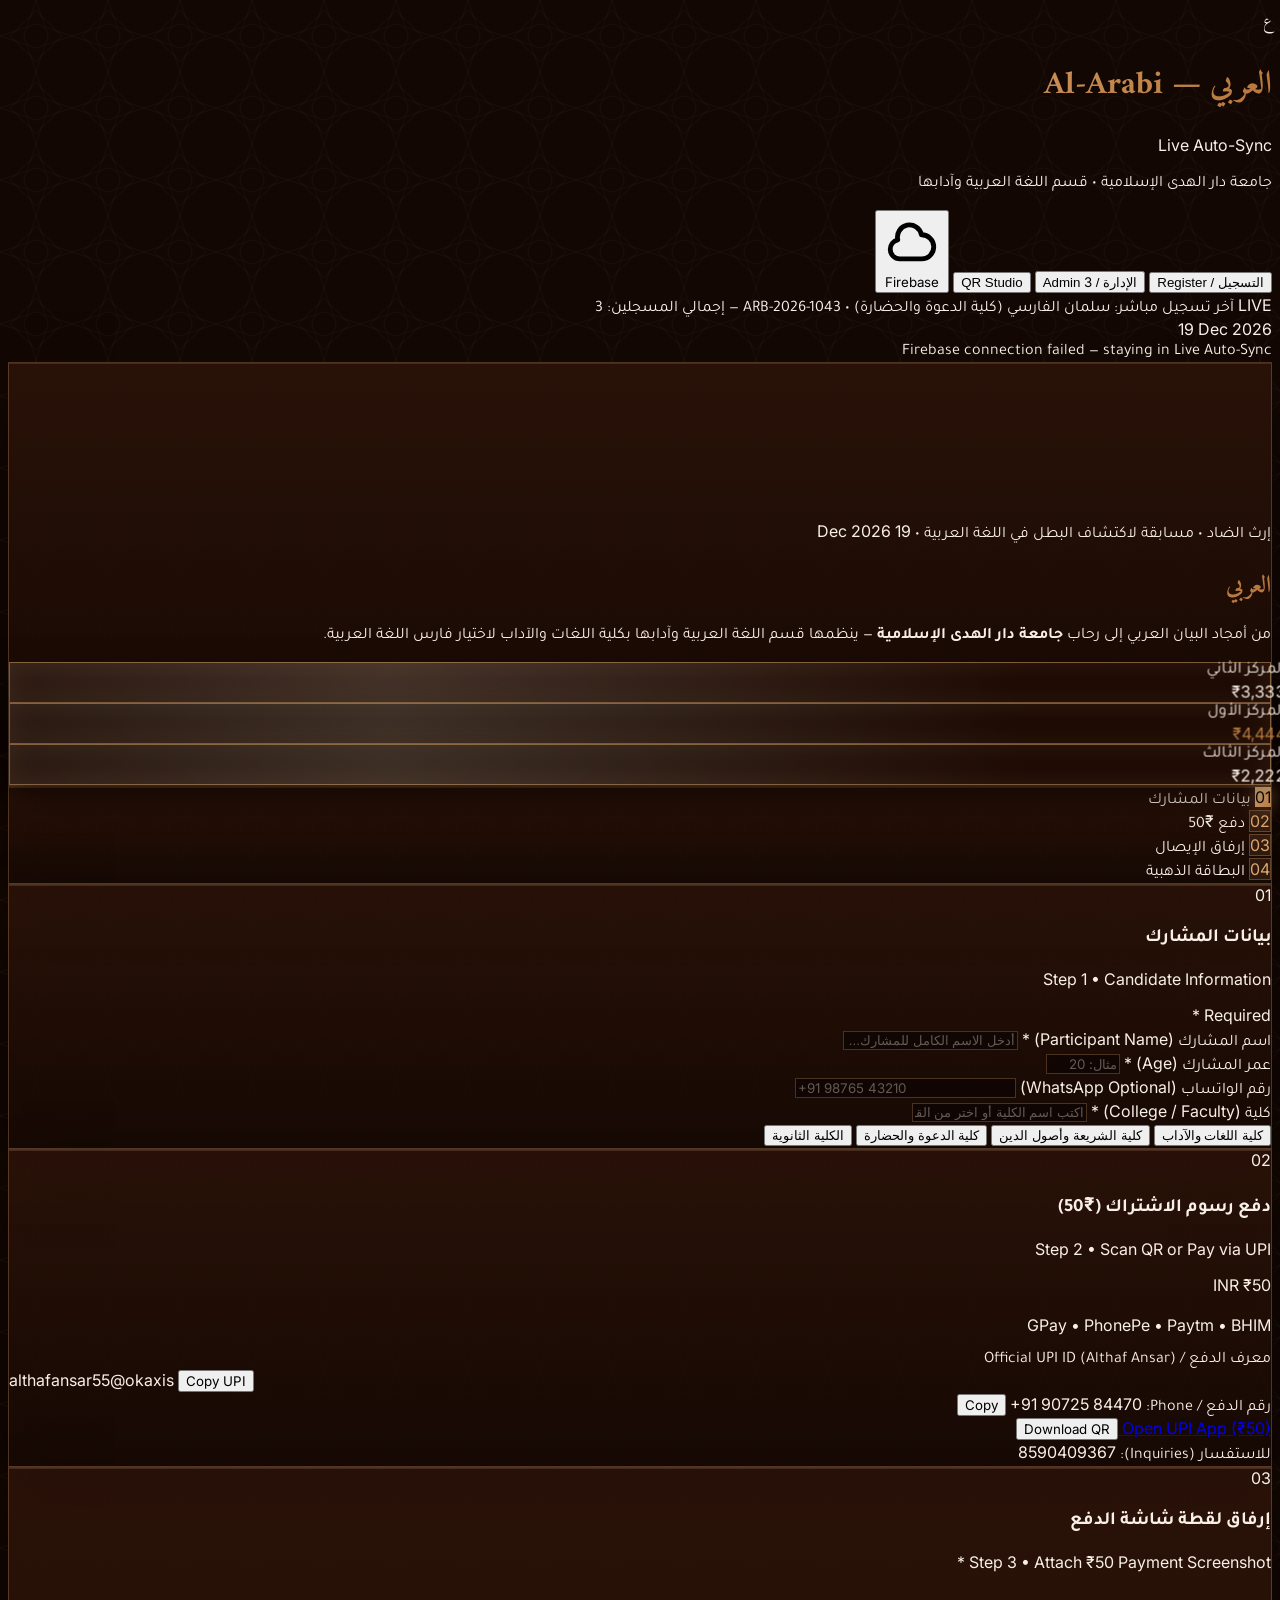
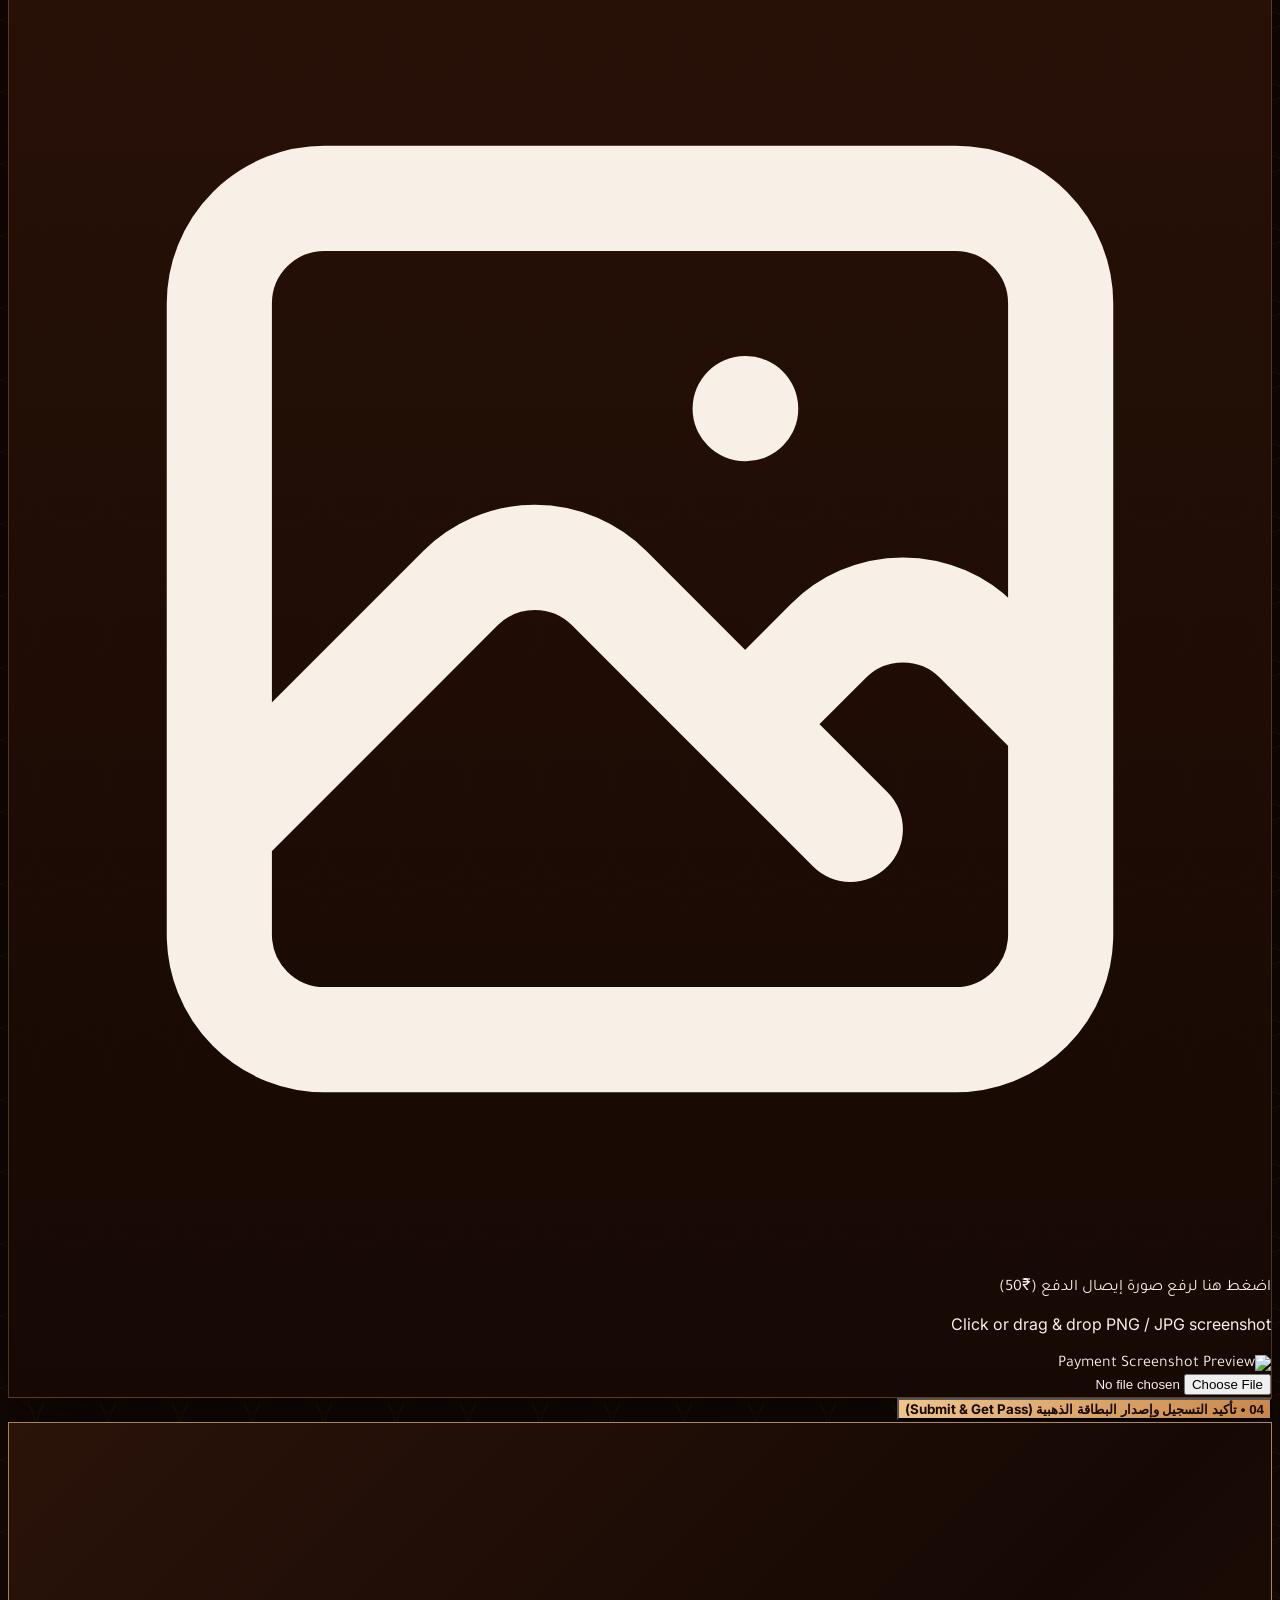
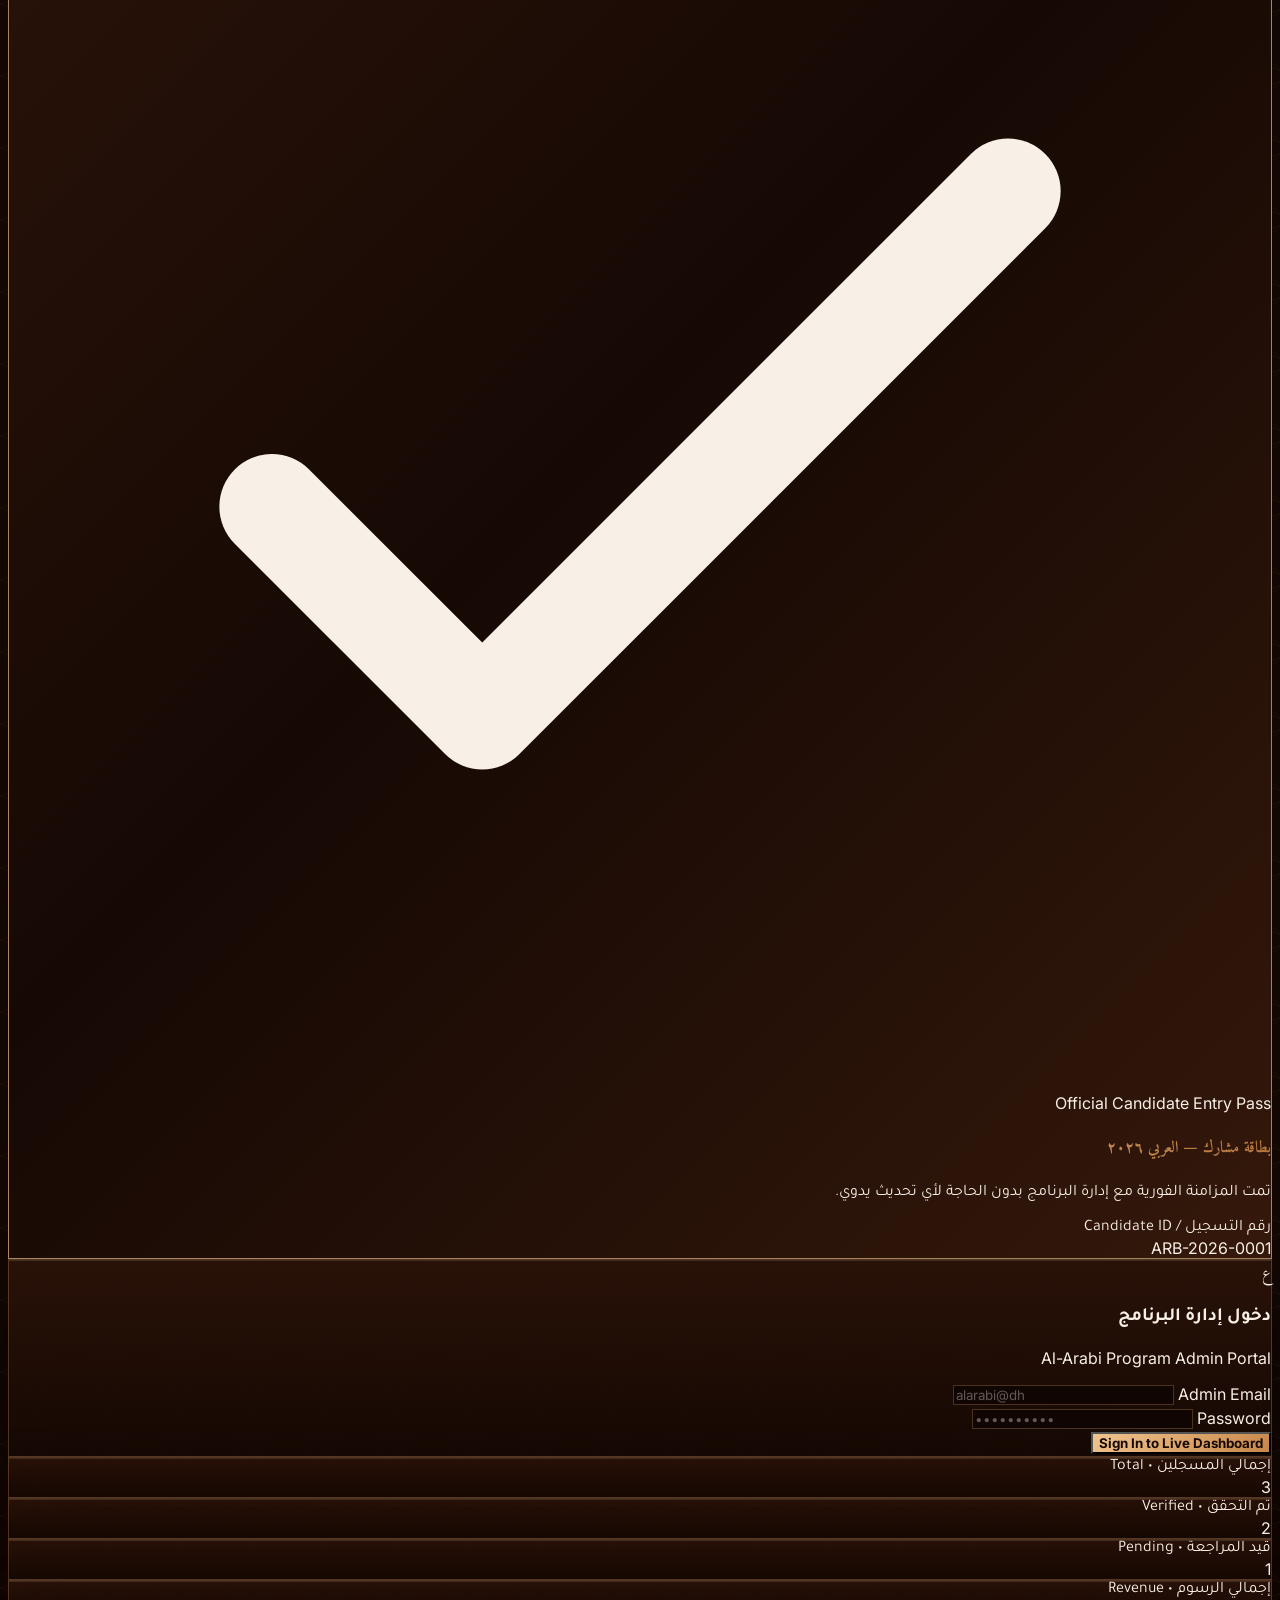
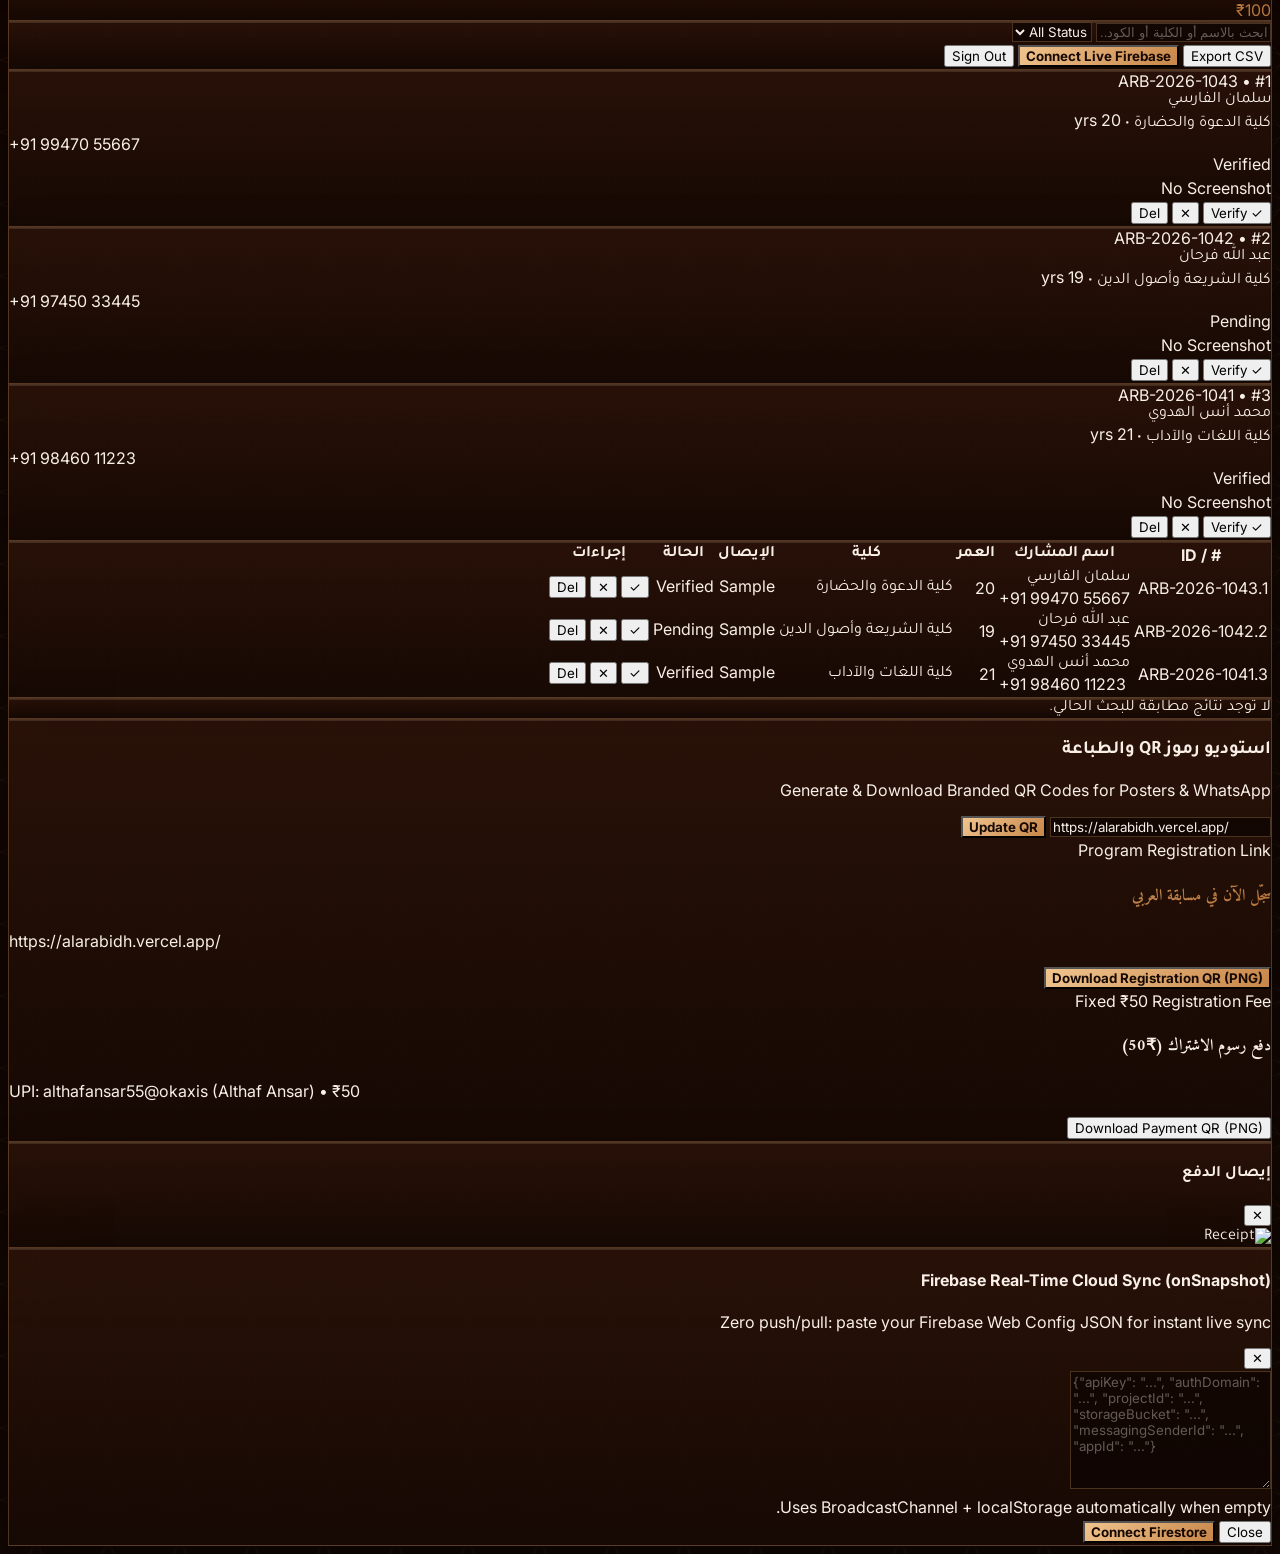
==== index.html @ 0aaaa043 "Add files via upload" ====
<!DOCTYPE html>
<html lang="ar" dir="rtl">
<head>
  <meta charset="UTF-8" />
  <meta name="viewport" content="width=device-width, initial-scale=1.0" />
  <title>العربي | Al-Arabi 3D Heritage Championship — Darul Huda Islamic University</title>
  <script src="https://cdn.tailwindcss.com/3.4.17"></script>
  <script src="https://cdnjs.cloudflare.com/ajax/libs/qrcodejs/1.0.0/qrcode.min.js"></script>
  <script src="https://cdnjs.cloudflare.com/ajax/libs/three.js/r128/three.min.js"></script>
  <link rel="preconnect" href="https://fonts.googleapis.com" />
  <link rel="preconnect" href="https://fonts.gstatic.com" crossorigin />
  <link href="https://fonts.googleapis.com/css2?family=Amiri:ital,wght@0,400;0,700;1,400&family=Inter:wght@400;500;600;700&family=Tajawal:wght@400;500;700;800&display=swap" rel="stylesheet" />
  <style>
    :root {
      --bg-deep: #120703;
      --bg-card: #1E0C05;
      --bg-elevated: #2B1208;
      --gold-light: #FCE7CC;
      --gold-main: #DFA76E;
      --gold-dim: #9F6B3E;
      --border-gold: rgba(223, 167, 110, 0.28);
    }

    body {
      background-color: var(--bg-deep);
      color: #F8EFE6;
      font-family: 'Tajawal', 'Inter', sans-serif;
      background-image:
        radial-gradient(ellipse 85% 50% at 50% -10%, rgba(200, 138, 85, 0.2), transparent 70%),
        radial-gradient(ellipse 60% 45% at 90% 100%, rgba(159, 107, 62, 0.14), transparent 60%);
      min-height: 100vh;
      overflow-x: hidden;
    }

    .font-display { font-family: 'Amiri', serif; }
    .font-latin { font-family: 'Inter', sans-serif; }

    .islamic-lattice {
      background-image: url("data:image/svg+xml,%3Csvg width='72' height='72' viewBox='0 0 72 72' xmlns='http://www.w3.org/2000/svg'%3E%3Cg fill='none' stroke='%23DFA76E' stroke-width='0.6' stroke-opacity='0.08'%3E%3Cpath d='M36 0L45 27L72 36L45 45L36 72L27 45L0 36L27 27Z'/%3E%3Ccircle cx='36' cy='36' r='12'/%3E%3Crect x='18' y='18' width='36' height='36' transform='rotate(45 36 36)'/%3E%3C/g%3E%3C/svg%3E");
    }

    .gold-gradient-text {
      background: linear-gradient(135deg, #FFF0D9 0%, #E7B67E 48%, #B6763C 100%);
      -webkit-background-clip: text;
      -webkit-text-fill-color: transparent;
    }

    .gold-border-card {
      background: linear-gradient(180deg, rgba(43, 18, 8, 0.9) 0%, rgba(22, 9, 4, 0.96) 100%);
      border: 1px solid var(--border-gold);
      box-shadow: 0 24px 60px -15px rgba(0, 0, 0, 0.72), inset 0 1px 0 rgba(252, 231, 204, 0.12);
    }

    /* 3D Perspective Tilt Cards */
    .tilt-stage { perspective: 1000px; }
    .tilt-card {
      transform-style: preserve-3d;
      transition: transform 0.25s cubic-bezier(0.2, 0.8, 0.2, 1), box-shadow 0.25s ease;
    }
    .tilt-card:hover {
      box-shadow: 0 24px 48px -12px rgba(223, 167, 110, 0.22);
    }
    .tilt-depth { transform: translateZ(24px); }

    .medallion {
      background: radial-gradient(circle at 30% 25%, rgba(252, 231, 204, 0.18) 0%, rgba(30, 12, 5, 0.94) 72%);
      border: 1.5px solid rgba(223, 167, 110, 0.5);
      box-shadow: 0 12px 32px rgba(0, 0, 0, 0.5), inset 0 0 24px rgba(223, 167, 110, 0.1);
    }

    .input-royal {
      background: rgba(14, 5, 2, 0.78);
      border: 1px solid rgba(223, 167, 110, 0.28);
      color: #F8EFE6;
      transition: all 0.2s ease;
    }
    .input-royal:focus {
      outline: none;
      border-color: #DFA76E;
      box-shadow: 0 0 0 3px rgba(223, 167, 110, 0.18);
      background: rgba(20, 8, 4, 0.95);
    }
    .input-royal::placeholder { color: rgba(248, 239, 230, 0.36); }

    .btn-gold {
      background: linear-gradient(135deg, #F0C48E 0%, #C88649 100%);
      color: #160904;
      font-weight: 700;
      transition: transform 0.15s ease, box-shadow 0.2s ease, filter 0.2s ease;
    }
    .btn-gold:hover {
      filter: brightness(1.07);
      box-shadow: 0 10px 28px rgba(223, 167, 110, 0.34);
    }
    .btn-gold:active { transform: scale(0.985); }

    .qr-box canvas, .qr-box img {
      margin: 0 auto;
      border-radius: 10px;
      display: block;
    }

    /* 3D Holographic Pass Shimmer */
    .pass-holo {
      background: linear-gradient(135deg, #2A1309 0%, #160904 45%, #34180B 100%);
      border: 1.5px solid rgba(240, 196, 142, 0.65);
      position: relative;
      overflow: hidden;
    }
    .pass-holo::after {
      content: "";
      position: absolute;
      inset: -50%;
      background: linear-gradient(115deg, transparent 40%, rgba(252, 231, 204, 0.14) 50%, transparent 60%);
      transform: translateX(-100%);
      animation: shimmerPass 4.5s infinite ease-in-out;
      pointer-events: none;
    }
    @keyframes shimmerPass {
      0%, 20% { transform: translateX(-100%); }
      55%, 100% { transform: translateX(100%); }
    }

    @keyframes pulseDot {
      0%, 100% { opacity: 1; transform: scale(1); }
      50% { opacity: 0.45; transform: scale(0.85); }
    }
    .live-dot { animation: pulseDot 1.6s infinite ease-in-out; }

    /* Stepper connector */
    .step-badge-active {
      background: linear-gradient(135deg, #F0C48E, #C88649);
      color: #160904;
      box-shadow: 0 0 18px rgba(223, 167, 110, 0.45);
    }
    .step-badge-idle {
      background: rgba(223, 167, 110, 0.1);
      color: #DFA76E;
      border: 1px solid rgba(223, 167, 110, 0.3);
    }

    ::-webkit-scrollbar { width: 6px; height: 6px; }
    ::-webkit-scrollbar-track { background: #120703; }
    ::-webkit-scrollbar-thumb { background: #5A351D; border-radius: 3px; }
  </style>
</head>
<body class="islamic-lattice antialiased selection:bg-[#DFA76E]/30 selection:text-[#FCE7CC]">

  <!-- Top Navigation Bar -->
  <header class="sticky top-0 z-40 border-b border-[#DFA76E]/20 bg-[#120703]/92 backdrop-blur-md">
    <div class="max-w-6xl mx-auto px-4 py-3 flex flex-wrap items-center justify-between gap-3">
      <div class="flex items-center gap-3">
        <div class="w-10 h-10 rounded-xl bg-gradient-to-br from-[#F0C48E] to-[#9F6B3E] flex items-center justify-center text-[#120703] font-display font-bold text-2xl shadow-lg">
          ع
        </div>
        <div>
          <div class="flex items-center gap-2">
            <h1 class="font-display text-xl font-bold gold-gradient-text leading-none">العربي — Al-Arabi</h1>
            <span id="syncBadge" class="inline-flex items-center gap-1.5 px-2 py-0.5 rounded-full text-[11px] font-latin font-medium bg-emerald-500/15 text-emerald-300 border border-emerald-500/30">
              <span class="w-1.5 h-1.5 rounded-full bg-emerald-400 live-dot"></span>
              <span id="syncLabel">Live Auto-Sync</span>
            </span>
          </div>
          <p class="text-[11px] text-[#DFA76E]/80 mt-0.5">جامعة دار الهدى الإسلامية • قسم اللغة العربية وآدابها</p>
        </div>
      </div>

      <nav class="flex items-center gap-1.5 bg-[#1E0C05] p-1 rounded-xl border border-[#DFA76E]/25">
        <button id="navRegister" onclick="switchView('register')" class="px-3.5 py-1.5 rounded-lg text-xs sm:text-sm font-bold transition-all bg-[#DFA76E] text-[#120703]">
          التسجيل / Register
        </button>
        <button id="navAdmin" onclick="switchView('admin')" class="px-3.5 py-1.5 rounded-lg text-xs sm:text-sm font-medium transition-all text-[#FCE7CC]/80 hover:text-white flex items-center gap-1.5">
          <span>الإدارة / Admin</span>
          <span id="navAdminCount" class="px-1.5 py-0.2 rounded-full bg-[#DFA76E]/20 text-[#FCE7CC] text-[10px] font-latin">0</span>
        </button>
        <button id="navQr" onclick="switchView('qr')" class="px-3.5 py-1.5 rounded-lg text-xs sm:text-sm font-medium transition-all text-[#FCE7CC]/80 hover:text-white">
          QR Studio
        </button>
        <button onclick="openFirebaseModal()" title="Firebase Cloud Sync" class="px-2.5 py-1.5 rounded-lg text-xs text-[#DFA76E] hover:bg-[#DFA76E]/10 transition-all font-latin flex items-center gap-1">
          <svg class="w-3.5 h-3.5" fill="none" stroke="currentColor" viewBox="0 0 24 24"><path stroke-linecap="round" stroke-linejoin="round" stroke-width="2" d="M3 15a4 4 0 004 4h9a5 5 0 10-.1-9.999 5.002 5.002 0 10-9.78 2.096A4.001 4.001 0 003 15z"/></svg>
          <span class="hidden sm:inline">Firebase</span>
        </button>
      </nav>
    </div>

    <!-- Real-Time Live Ticker -->
    <div class="border-t border-[#DFA76E]/15 bg-[#180A04]/90 px-4 py-1.5">
      <div class="max-w-6xl mx-auto flex items-center justify-between text-[11px] text-[#DFA76E]/85 gap-3">
        <div class="flex items-center gap-2 truncate">
          <span class="px-1.5 py-0.5 rounded bg-emerald-500/20 text-emerald-300 font-latin text-[10px] font-semibold">LIVE</span>
          <span id="liveTickerText" class="truncate">جاهز لاستقبال التسجيلات الجديدة فورياً بدون تحديث الصفحة...</span>
        </div>
        <span class="font-latin text-[#FCE7CC]/70 shrink-0" dir="ltr">19 Dec 2026</span>
      </div>
    </div>
  </header>

  <!-- Toast Container -->
  <div id="toastBox" class="fixed bottom-5 left-1/2 -translate-x-1/2 z-50 flex flex-col gap-2 pointer-events-none w-[92%] max-w-md"></div>

  <!-- MAIN CONTAINER -->
  <main class="max-w-5xl mx-auto px-4 py-6 sm:py-10">

    <!-- ==================== VIEW 1: REGISTRATION ==================== -->
    <section id="viewRegister" class="space-y-8">

      <!-- 3D Heritage Hero Banner -->
      <div class="gold-border-card rounded-3xl p-4 sm:p-10 relative overflow-hidden text-center min-h-[260px] sm:min-h-[340px] flex flex-col justify-center">
        <!-- Three.js 3D Heritage Star Canvas -->
        <canvas id="hero3dCanvas" class="absolute inset-0 w-full h-full pointer-events-none opacity-65"></canvas>
        <div class="absolute inset-x-0 top-0 h-1 bg-gradient-to-r from-transparent via-[#DFA76E] to-transparent opacity-70"></div>

        <div class="relative z-10 space-y-4">
          <div class="inline-flex items-center gap-2 px-4 py-1.5 rounded-full bg-[#120703]/75 border border-[#DFA76E]/35 text-[#FCE7CC] text-xs backdrop-blur-sm">
            <span>إرث الضاد • مسابقة لاكتشاف البطل في اللغة العربية</span>
            <span class="text-[#DFA76E]">•</span>
            <span class="font-latin">19 Dec 2026</span>
          </div>

          <h2 class="font-display text-6xl sm:text-8xl font-bold gold-gradient-text tracking-wide drop-shadow-2xl">العربي</h2>
          <p class="text-sm sm:text-base text-[#F8EFE6]/85 max-w-xl mx-auto leading-relaxed">
            من أمجاد البيان العربي إلى رحاب <strong class="text-[#FCE7CC]">جامعة دار الهدى الإسلامية</strong> — ينظمها قسم اللغة العربية وآدابها بكلية اللغات والآداب لاختيار فارس اللغة العربية.
          </p>

          <!-- 3D Tilt Prize Medallions -->
          <div class="tilt-stage grid grid-cols-3 gap-2 sm:gap-6 max-w-xl mx-auto pt-4">
            <div class="tilt-card medallion rounded-2xl p-2.5 sm:p-4" onmousemove="tiltEl(event, this)" onmouseleave="resetTilt(this)">
              <div class="tilt-depth">
                <div class="text-[10px] sm:text-[11px] text-[#DFA76E] font-medium">المركز الثاني</div>
                <div class="font-latin text-base sm:text-2xl font-bold text-[#FCE7CC] mt-0.5 whitespace-nowrap">₹3,333</div>
              </div>
            </div>
            <div class="tilt-card medallion rounded-2xl p-2.5 sm:p-5 -mt-1.5 sm:-mt-2 border-[#FCE7CC]/75" onmousemove="tiltEl(event, this)" onmouseleave="resetTilt(this)">
              <div class="tilt-depth">
                <div class="text-[11px] sm:text-xs text-[#FCE7CC] font-bold">المركز الأول</div>
                <div class="font-latin text-lg sm:text-3xl font-extrabold gold-gradient-text mt-0.5 whitespace-nowrap">₹4,444</div>
              </div>
            </div>
            <div class="tilt-card medallion rounded-2xl p-2.5 sm:p-4" onmousemove="tiltEl(event, this)" onmouseleave="resetTilt(this)">
              <div class="tilt-depth">
                <div class="text-[10px] sm:text-[11px] text-[#DFA76E] font-medium">المركز الثالث</div>
                <div class="font-latin text-base sm:text-2xl font-bold text-[#FCE7CC] mt-0.5 whitespace-nowrap">₹2,222</div>
              </div>
            </div>
          </div>
        </div>
      </div>

      <!-- Ordered 4-Step Progress Bar -->
      <div class="gold-border-card rounded-2xl p-4 sm:p-5">
        <div class="grid grid-cols-4 gap-2 text-center">
          <div class="flex flex-col items-center gap-1.5">
            <span id="stepBadge1" class="w-8 h-8 rounded-full flex items-center justify-center text-xs font-latin font-bold step-badge-active transition-all">01</span>
            <span class="text-[11px] sm:text-xs font-medium text-[#FCE7CC]">بيانات المشارك</span>
          </div>
          <div class="flex flex-col items-center gap-1.5">
            <span id="stepBadge2" class="w-8 h-8 rounded-full flex items-center justify-center text-xs font-latin font-bold step-badge-idle transition-all">02</span>
            <span class="text-[11px] sm:text-xs font-medium text-[#DFA76E]/85">دفع ₹50</span>
          </div>
          <div class="flex flex-col items-center gap-1.5">
            <span id="stepBadge3" class="w-8 h-8 rounded-full flex items-center justify-center text-xs font-latin font-bold step-badge-idle transition-all">03</span>
            <span class="text-[11px] sm:text-xs font-medium text-[#DFA76E]/85">إرفاق الإيصال</span>
          </div>
          <div class="flex flex-col items-center gap-1.5">
            <span id="stepBadge4" class="w-8 h-8 rounded-full flex items-center justify-center text-xs font-latin font-bold step-badge-idle transition-all">04</span>
            <span class="text-[11px] sm:text-xs font-medium text-[#DFA76E]/85">البطاقة الذهبية</span>
          </div>
        </div>
      </div>

      <!-- Strictly Ordered Registration Flow -->
      <form id="regForm" class="space-y-6">

        <!-- STEP 01: Candidate Details -->
        <div class="gold-border-card rounded-3xl p-6 sm:p-8 space-y-5">
          <div class="flex items-center justify-between border-b border-[#DFA76E]/15 pb-4">
            <div class="flex items-center gap-3">
              <span class="w-9 h-9 rounded-xl bg-[#DFA76E]/20 border border-[#DFA76E]/40 text-[#FCE7CC] font-latin font-bold flex items-center justify-center">01</span>
              <div>
                <h3 class="text-lg sm:text-xl font-bold text-[#FCE7CC]">بيانات المشارك</h3>
                <p class="text-xs text-[#DFA76E]/75 font-latin">Step 1 • Candidate Information</p>
              </div>
            </div>
            <span class="text-xs text-[#DFA76E]/80 font-latin">Required *</span>
          </div>

          <!-- اسم المشارك -->
          <div>
            <label class="block text-sm font-medium text-[#FCE7CC] mb-1.5">
              اسم المشارك <span class="text-xs text-[#DFA76E]/75 font-latin">(Participant Name) *</span>
            </label>
            <input id="fName" type="text" required oninput="updateStepper()" placeholder="أدخل الاسم الكامل للمشارك..."
              class="input-royal w-full rounded-xl px-4 py-3 text-sm sm:text-base" />
          </div>

          <!-- عمر المشارك & رقم الواتساب -->
          <div class="grid grid-cols-1 sm:grid-cols-2 gap-4">
            <div>
              <label class="block text-sm font-medium text-[#FCE7CC] mb-1.5">
                عمر المشارك <span class="text-xs text-[#DFA76E]/75 font-latin">(Age) *</span>
              </label>
              <input id="fAge" type="number" min="12" max="45" required oninput="updateStepper()" placeholder="مثال: 20"
                class="input-royal w-full rounded-xl px-4 py-3 text-sm sm:text-base font-latin" />
            </div>
            <div>
              <label class="block text-sm font-medium text-[#FCE7CC] mb-1.5">
                رقم الواتساب <span class="text-xs text-[#DFA76E]/75 font-latin">(WhatsApp Optional)</span>
              </label>
              <input id="fPhone" type="tel" placeholder="+91 98765 43210" dir="ltr"
                class="input-royal w-full rounded-xl px-4 py-3 text-sm sm:text-base font-latin text-left" />
            </div>
          </div>

          <!-- كلية -->
          <div>
            <label class="block text-sm font-medium text-[#FCE7CC] mb-1.5">
              كلية <span class="text-xs text-[#DFA76E]/75 font-latin">(College / Faculty) *</span>
            </label>
            <input id="fCollege" type="text" required oninput="updateStepper()" placeholder="اكتب اسم الكلية أو اختر من القائمة..."
              class="input-royal w-full rounded-xl px-4 py-3 text-sm sm:text-base" />
            <div class="flex flex-wrap gap-1.5 mt-2.5">
              <button type="button" onclick="setCollege('كلية اللغات والآداب')" class="px-3 py-1 rounded-lg text-xs bg-[#DFA76E]/10 hover:bg-[#DFA76E]/25 border border-[#DFA76E]/25 text-[#FCE7CC] transition">كلية اللغات والآداب</button>
              <button type="button" onclick="setCollege('كلية الشريعة وأصول الدين')" class="px-3 py-1 rounded-lg text-xs bg-[#DFA76E]/10 hover:bg-[#DFA76E]/25 border border-[#DFA76E]/25 text-[#FCE7CC] transition">كلية الشريعة وأصول الدين</button>
              <button type="button" onclick="setCollege('كلية الدعوة والحضارة')" class="px-3 py-1 rounded-lg text-xs bg-[#DFA76E]/10 hover:bg-[#DFA76E]/25 border border-[#DFA76E]/25 text-[#FCE7CC] transition">كلية الدعوة والحضارة</button>
              <button type="button" onclick="setCollege('الكلية الثانوية / Senior Secondary')" class="px-3 py-1 rounded-lg text-xs bg-[#DFA76E]/10 hover:bg-[#DFA76E]/25 border border-[#DFA76E]/25 text-[#FCE7CC] transition">الكلية الثانوية</button>
            </div>
          </div>
        </div>

        <!-- STEP 02: Payment QR & UPI -->
        <div class="gold-border-card rounded-3xl p-6 sm:p-8">
          <div class="flex items-center justify-between border-b border-[#DFA76E]/15 pb-4 mb-6">
            <div class="flex items-center gap-3">
              <span class="w-9 h-9 rounded-xl bg-[#DFA76E]/20 border border-[#DFA76E]/40 text-[#FCE7CC] font-latin font-bold flex items-center justify-center">02</span>
              <div>
                <h3 class="text-lg sm:text-xl font-bold text-[#FCE7CC]">دفع رسوم الاشتراك (₹50)</h3>
                <p class="text-xs text-[#DFA76E]/75 font-latin">Step 2 • Scan QR or Pay via UPI</p>
              </div>
            </div>
            <span class="px-3 py-1 rounded-full bg-emerald-500/15 border border-emerald-500/35 text-emerald-300 text-xs font-latin font-bold">₹50 INR</span>
          </div>

          <div class="grid grid-cols-1 md:grid-cols-2 gap-6 items-center">
            <div class="text-center">
              <div class="bg-white p-4 rounded-2xl inline-block shadow-2xl">
                <div id="upiQrBox" class="qr-box"></div>
              </div>
              <p class="text-[11px] text-[#DFA76E]/80 mt-2.5 font-latin">GPay • PhonePe • Paytm • BHIM</p>
            </div>

            <div class="bg-[#120703]/80 border border-[#DFA76E]/25 rounded-2xl p-4 sm:p-5 space-y-4 text-center md:text-right">
              <div class="space-y-2">
                <div class="text-xs text-[#DFA76E]/80">معرف الدفع / Official UPI ID (Althaf Ansar)</div>
                <div class="flex flex-wrap items-center justify-center md:justify-start gap-2" dir="ltr">
                  <span class="font-latin text-sm sm:text-base font-bold text-[#FCE7CC] bg-[#1E0C05] px-3 py-1.5 rounded-lg border border-[#DFA76E]/25">althafansar55@okaxis</span>
                  <button type="button" onclick="copyText('althafansar55@okaxis', 'تم نسخ معرف UPI')"
                    class="px-3 py-1.5 rounded-lg bg-[#DFA76E]/15 hover:bg-[#DFA76E]/30 text-[#FCE7CC] text-xs font-latin transition min-h-[34px]">
                    Copy UPI
                  </button>
                </div>
                <div class="flex flex-wrap items-center justify-center md:justify-start gap-2 text-xs text-[#DFA76E]/75 pt-1"><span>رقم الدفع / Phone:</span> <span class="font-latin text-[#FCE7CC]" dir="ltr">+91 90725 84470</span> <button type="button" onclick="copyText('+91 90725 84470', 'تم نسخ الرقم +91 90725 84470')" class="px-2 py-0.5 rounded bg-[#DFA76E]/15 hover:bg-[#DFA76E]/30 text-[#FCE7CC] text-[11px] font-latin">Copy</button></div>
              </div>

              <div class="flex flex-wrap justify-center md:justify-start gap-2.5">
                <a id="upiDeepLink" href="#" class="px-4 py-2.5 rounded-xl bg-emerald-600/25 hover:bg-emerald-600/40 border border-emerald-500/45 text-emerald-200 text-xs font-latin font-semibold transition">
                  Open UPI App (₹50)
                </a>
                <button type="button" onclick="downloadQr('upiQrBox', 'al-arabi-upi-50-qr.png')"
                  class="px-4 py-2.5 rounded-xl bg-[#DFA76E]/15 hover:bg-[#DFA76E]/25 border border-[#DFA76E]/30 text-[#FCE7CC] text-xs font-latin transition">
                  Download QR
                </button>
              </div>

              <div class="pt-3 border-t border-[#DFA76E]/15 flex items-center justify-between text-xs text-[#DFA76E]/80">
                <span>للاستفسار (Inquiries):</span>
                <span class="font-latin font-semibold text-[#FCE7CC]" dir="ltr">8590409367</span>
              </div>
            </div>
          </div>
        </div>

        <!-- STEP 03: Screenshot Upload -->
        <div class="gold-border-card rounded-3xl p-6 sm:p-8 space-y-4">
          <div class="flex items-center justify-between border-b border-[#DFA76E]/15 pb-4">
            <div class="flex items-center gap-3">
              <span class="w-9 h-9 rounded-xl bg-[#DFA76E]/20 border border-[#DFA76E]/40 text-[#FCE7CC] font-latin font-bold flex items-center justify-center">03</span>
              <div>
                <h3 class="text-lg sm:text-xl font-bold text-[#FCE7CC]">إرفاق لقطة شاشة الدفع</h3>
                <p class="text-xs text-[#DFA76E]/75 font-latin">Step 3 • Attach ₹50 Payment Screenshot *</p>
              </div>
            </div>
          </div>

          <label id="dropZone" for="fScreenshot"
            class="flex flex-col items-center justify-center w-full min-h-[160px] rounded-2xl border-2 border-dashed border-[#DFA76E]/40 bg-[#120703]/65 hover:border-[#DFA76E] hover:bg-[#1E0C05]/85 cursor-pointer transition p-5 text-center">
            <div id="uploadPlaceholder" class="space-y-2">
              <div class="w-12 h-12 rounded-full bg-[#DFA76E]/15 text-[#DFA76E] flex items-center justify-center mx-auto">
                <svg class="w-6 h-6" fill="none" stroke="currentColor" viewBox="0 0 24 24"><path stroke-linecap="round" stroke-linejoin="round" stroke-width="2" d="M4 16l4.586-4.586a2 2 0 012.828 0L16 16m-2-2l1.586-1.586a2 2 0 012.828 0L20 14m-6-6h.01M6 20h12a2 2 0 002-2V6a2 2 0 00-2-2H6a2 2 0 00-2 2v12a2 2 0 002 2z"/></svg>
              </div>
              <p class="text-sm font-medium text-[#FCE7CC]">اضغط هنا لرفع صورة إيصال الدفع (₹50)</p>
              <p class="text-xs text-[#DFA76E]/75 font-latin">Click or drag & drop PNG / JPG screenshot</p>
            </div>
            <div id="uploadPreviewWrap" class="hidden w-full flex flex-col items-center gap-2">
              <img id="uploadPreviewImg" src="" alt="Payment Screenshot Preview" class="max-h-52 rounded-xl border border-[#DFA76E]/50 object-contain shadow-xl" />
              <span id="uploadFileName" class="text-xs text-emerald-300 font-latin"></span>
            </div>
            <input id="fScreenshot" type="file" accept="image/*" class="hidden" />
          </label>
        </div>

        <!-- STEP 04: Submit & Reveal 3D Pass -->
        <button type="submit" id="submitBtn" class="btn-gold w-full py-4 rounded-2xl text-base sm:text-lg flex items-center justify-center gap-2.5 shadow-2xl">
          <span>04 • تأكيد التسجيل وإصدار البطاقة الذهبية</span>
          <span class="font-latin text-xs opacity-80">(Submit & Get Pass)</span>
        </button>
      </form>

      <!-- 3D Holographic Digital Pass (Revealed on Submit) -->
      <div id="successPassCard" class="hidden tilt-stage">
        <div class="tilt-card pass-holo rounded-3xl p-7 sm:p-9 text-center space-y-4 shadow-2xl" onmousemove="tiltEl(event, this)" onmouseleave="resetTilt(this)">
          <div class="tilt-depth space-y-3">
            <div class="w-14 h-14 rounded-full bg-emerald-500/20 border border-emerald-400/50 text-emerald-300 flex items-center justify-center mx-auto">
              <svg class="w-7 h-7" fill="none" stroke="currentColor" viewBox="0 0 24 24"><path stroke-linecap="round" stroke-linejoin="round" stroke-width="2" d="M5 13l4 4L19 7"/></svg>
            </div>
            <div class="text-xs font-latin uppercase tracking-widest text-[#DFA76E]">Official Candidate Entry Pass</div>
            <h4 class="font-display text-3xl font-bold gold-gradient-text">بطاقة مشارك — العربي ٢٠٢٦</h4>
            <p class="text-xs text-[#F8EFE6]/85">تمت المزامنة الفورية مع إدارة البرنامج بدون الحاجة لأي تحديث يدوي.</p>
            <div class="bg-[#120703]/85 border border-[#DFA76E]/40 rounded-2xl p-4 max-w-md mx-auto">
              <div class="text-[11px] text-[#DFA76E]">رقم التسجيل / Candidate ID</div>
              <div id="passCode" class="font-latin text-2xl font-extrabold text-[#FCE7CC] tracking-widest mt-1">ARB-2026-0001</div>
              <div id="passDetails" class="text-sm text-[#F8EFE6]/85 mt-1.5"></div>
            </div>
          </div>
        </div>
      </div>
    </section>

    <!-- ==================== VIEW 2: ADMIN DASHBOARD ==================== -->
    <section id="viewAdmin" class="hidden space-y-6">

      <!-- Admin Login Gate -->
      <div id="adminLoginGate" class="max-w-md mx-auto gold-border-card rounded-3xl p-7 sm:p-8 space-y-5 my-8">
        <div class="text-center space-y-2">
          <div class="w-12 h-12 rounded-2xl bg-[#DFA76E]/20 border border-[#DFA76E]/40 text-[#FCE7CC] flex items-center justify-center mx-auto font-display text-2xl font-bold">
            ع
          </div>
          <h3 class="text-xl font-bold text-[#FCE7CC]">دخول إدارة البرنامج</h3>
          <p class="text-xs text-[#DFA76E]/75 font-latin">Al-Arabi Program Admin Portal</p>
        </div>

        <form id="adminLoginForm" class="space-y-4">
          <div>
            <label class="block text-xs text-[#FCE7CC]/90 font-latin mb-1.5">Admin Email</label>
            <input id="adminEmailInput" type="text" required placeholder="alarabi@dh" dir="ltr"
              class="input-royal w-full rounded-xl px-4 py-2.5 text-sm font-latin text-left" />
          </div>
          <div>
            <label class="block text-xs text-[#FCE7CC]/90 font-latin mb-1.5">Password</label>
            <input id="adminPassInput" type="password" required placeholder="••••••••••" dir="ltr"
              class="input-royal w-full rounded-xl px-4 py-2.5 text-sm font-latin text-left" />
          </div>
          <button type="submit" class="btn-gold w-full py-3 rounded-xl text-sm font-latin">
            Sign In to Live Dashboard
          </button>
        </form>
      </div>

      <!-- Authenticated Admin Content -->
      <div id="adminDashboardContent" class="hidden space-y-6">
        <!-- KPI Row -->
        <div class="grid grid-cols-2 lg:grid-cols-4 gap-4">
          <div class="gold-border-card rounded-2xl p-5">
            <div class="text-xs text-[#DFA76E]/80">إجمالي المسجلين • Total</div>
            <div id="statTotal" class="font-latin text-3xl font-bold text-[#FCE7CC] mt-1">0</div>
          </div>
          <div class="gold-border-card rounded-2xl p-5">
            <div class="text-xs text-emerald-300/80">تم التحقق • Verified</div>
            <div id="statVerified" class="font-latin text-3xl font-bold text-emerald-300 mt-1">0</div>
          </div>
          <div class="gold-border-card rounded-2xl p-5">
            <div class="text-xs text-amber-300/80">قيد المراجعة • Pending</div>
            <div id="statPending" class="font-latin text-3xl font-bold text-amber-300 mt-1">0</div>
          </div>
          <div class="gold-border-card rounded-2xl p-5">
            <div class="text-xs text-[#DFA76E]/80">إجمالي الرسوم • Revenue</div>
            <div id="statRevenue" class="font-latin text-3xl font-bold gold-gradient-text mt-1">₹0</div>
          </div>
        </div>

        <!-- Controls Bar -->
        <div class="gold-border-card rounded-2xl p-4 flex flex-wrap items-center justify-between gap-3">
          <div class="flex flex-wrap items-center gap-2.5 flex-1 min-w-[240px]">
            <input id="adminSearch" type="text" oninput="renderAdmin()" placeholder="ابحث بالاسم أو الكلية أو الكود..."
              class="input-royal rounded-xl px-3.5 py-2 text-sm flex-1 min-w-[180px]" />
            <select id="adminStatusFilter" onchange="renderAdmin()" class="input-royal rounded-xl px-3 py-2 text-sm font-latin">
              <option value="all">All Status</option>
              <option value="pending">Pending</option>
              <option value="verified">Verified</option>
              <option value="rejected">Rejected</option>
            </select>
          </div>
          <div class="flex flex-wrap items-center gap-2">
            <button onclick="exportCsv()" class="px-3.5 py-2 rounded-xl bg-[#DFA76E]/15 hover:bg-[#DFA76E]/25 border border-[#DFA76E]/30 text-[#FCE7CC] text-xs font-latin font-medium transition">
              Export CSV
            </button>
            <button onclick="openFirebaseModal()" class="btn-gold px-3.5 py-2 rounded-xl text-xs font-latin">
              Connect Live Firebase
            </button>
            <button onclick="adminLogout()" class="px-3 py-2 rounded-xl bg-rose-500/15 hover:bg-rose-500/30 border border-rose-500/30 text-rose-200 text-xs font-latin transition">
              Sign Out
            </button>
          </div>
        </div>

        <!-- Mobile Card List (Phone-Friendly) -->
        <div id="adminMobileCards" class="md:hidden space-y-3"></div>

        <!-- Desktop Candidates Table (Strictly Ordered Newest First) -->
        <div class="hidden md:block gold-border-card rounded-2xl overflow-hidden">
          <div class="overflow-x-auto">
            <table class="w-full text-right text-sm">
              <thead class="bg-[#120703]/90 text-[#DFA76E] text-xs border-b border-[#DFA76E]/20">
                <tr>
                  <th class="py-3.5 px-4 font-latin"># / ID</th>
                  <th class="py-3.5 px-4">اسم المشارك</th>
                  <th class="py-3.5 px-4">العمر</th>
                  <th class="py-3.5 px-4">كلية</th>
                  <th class="py-3.5 px-4">الإيصال</th>
                  <th class="py-3.5 px-4">الحالة</th>
                  <th class="py-3.5 px-4 text-left">إجراءات</th>
                </tr>
              </thead>
              <tbody id="adminTableBody" class="divide-y divide-[#DFA76E]/10"></tbody>
            </table>
          </div>
        </div>
        <div id="adminEmptyState" class="hidden gold-border-card rounded-2xl py-12 text-center text-sm text-[#DFA76E]/70">
          لا توجد نتائج مطابقة للبحث الحالي.
        </div>
      </div>
    </section>

    <!-- ==================== VIEW 3: QR STUDIO ==================== -->
    <section id="viewQr" class="hidden space-y-6">
      <div class="gold-border-card rounded-3xl p-6 sm:p-8">
        <div class="flex flex-wrap items-center justify-between gap-4 border-b border-[#DFA76E]/15 pb-4 mb-6">
          <div>
            <h3 class="text-xl font-bold text-[#FCE7CC]">استوديو رموز QR والطباعة</h3>
            <p class="text-xs text-[#DFA76E]/75 font-latin mt-0.5">Generate & Download Branded QR Codes for Posters & WhatsApp</p>
          </div>
          <div class="flex items-center gap-2 w-full sm:w-auto">
            <input id="customAppUrl" type="url" value="https://alarabidh.vercel.app/" dir="ltr"
              class="input-royal rounded-xl px-3 py-2 text-xs font-latin flex-1 sm:w-72 text-left" />
            <button onclick="regenerateAppQr()" class="btn-gold px-4 py-2 rounded-xl text-xs font-latin">Update QR</button>
          </div>
        </div>

        <div class="grid grid-cols-1 md:grid-cols-2 gap-6">
          <div class="bg-[#120703]/75 border border-[#DFA76E]/25 rounded-2xl p-6 text-center space-y-4">
            <div class="text-xs text-[#DFA76E] font-latin uppercase tracking-wider">Program Registration Link</div>
            <h4 class="font-display text-2xl font-bold gold-gradient-text">سجّل الآن في مسابقة العربي</h4>
            <div class="bg-white p-4 rounded-2xl inline-block shadow-xl">
              <div id="portalQrBox" class="qr-box"></div>
            </div>
            <p id="portalUrlLabel" class="text-xs font-latin text-[#FCE7CC]/80 break-all" dir="ltr">https://alarabidh.vercel.app/</p>
            <button onclick="downloadQr('portalQrBox', 'al-arabi-registration-qr.png')" class="btn-gold px-5 py-2.5 rounded-xl text-xs font-latin">
              Download Registration QR (PNG)
            </button>
          </div>

          <div class="bg-[#120703]/75 border border-[#DFA76E]/25 rounded-2xl p-6 text-center space-y-4">
            <div class="text-xs text-emerald-300 font-latin uppercase tracking-wider">Fixed ₹50 Registration Fee</div>
            <h4 class="font-display text-2xl font-bold text-[#FCE7CC]">دفع رسوم الاشتراك (₹50)</h4>
            <div class="bg-white p-4 rounded-2xl inline-block shadow-xl">
              <div id="studioUpiQrBox" class="qr-box"></div>
            </div>
            <p class="text-xs font-latin text-[#FCE7CC]/80" dir="ltr">UPI: althafansar55@okaxis (Althaf Ansar) • ₹50</p>
            <button onclick="downloadQr('studioUpiQrBox', 'al-arabi-upi-50-qr.png')" class="px-5 py-2.5 rounded-xl bg-emerald-600/30 hover:bg-emerald-600/45 border border-emerald-500/40 text-emerald-200 text-xs font-latin font-semibold transition">
              Download Payment QR (PNG)
            </button>
          </div>
        </div>
      </div>
    </section>
  </main>

  <!-- Screenshot Inspector Modal -->
  <div id="imgModal" class="hidden fixed inset-0 z-50 bg-black/80 backdrop-blur-sm flex items-center justify-center p-4" onclick="closeImgModal()">
    <div class="gold-border-card rounded-2xl max-w-lg w-full p-4 space-y-3" onclick="event.stopPropagation()">
      <div class="flex items-center justify-between">
        <h4 id="imgModalTitle" class="text-sm font-bold text-[#FCE7CC]">إيصال الدفع</h4>
        <button onclick="closeImgModal()" class="text-[#DFA76E] hover:text-white text-lg px-2">✕</button>
      </div>
      <img id="imgModalSrc" src="" alt="Receipt" class="w-full max-h-[70vh] object-contain rounded-xl bg-black/40" />
    </div>
  </div>

  <!-- Firebase Live Config Modal -->
  <div id="fbModal" class="hidden fixed inset-0 z-50 bg-black/80 backdrop-blur-sm flex items-center justify-center p-4" onclick="closeFirebaseModal()">
    <div class="gold-border-card rounded-2xl max-w-xl w-full p-6 space-y-4" onclick="event.stopPropagation()">
      <div class="flex items-center justify-between border-b border-[#DFA76E]/20 pb-3">
        <div>
          <h4 class="text-base font-bold text-[#FCE7CC] font-latin">Firebase Real-Time Cloud Sync (onSnapshot)</h4>
          <p class="text-xs text-[#DFA76E]/75 font-latin">Zero push/pull: paste your Firebase Web Config JSON for instant live sync</p>
        </div>
        <button onclick="closeFirebaseModal()" class="text-[#DFA76E] hover:text-white text-lg px-2">✕</button>
      </div>
      <textarea id="fbConfigInput" rows="7" dir="ltr" placeholder='{"apiKey": "...", "authDomain": "...", "projectId": "...", "storageBucket": "...", "messagingSenderId": "...", "appId": "..."}'
        class="input-royal w-full rounded-xl p-3 text-xs font-latin text-left"></textarea>
      <div class="flex flex-wrap items-center justify-between gap-2">
        <span class="text-[11px] text-[#F8EFE6]/65 font-latin">Uses BroadcastChannel + localStorage automatically when empty.</span>
        <div class="flex gap-2">
          <button onclick="closeFirebaseModal()" class="px-4 py-2 rounded-xl border border-[#DFA76E]/30 text-xs text-[#FCE7CC] font-latin">Close</button>
          <button onclick="saveFirebaseConfig()" class="btn-gold px-4 py-2 rounded-xl text-xs font-latin">Connect Firestore</button>
        </div>
      </div>
    </div>
  </div>

  <script>
    const STORAGE_KEY = 'al_arabi_2026_candidates_v2';
    const FB_CONFIG_KEY = 'al_arabi_2026_fb_config';
    const ADMIN_SESSION_KEY = 'al_arabi_admin_auth';
    const ADMIN_EMAIL = 'alarabi@dh';
    const ADMIN_PASS = '8606971566';
    const UPI_PHONE = '9072584470';
    const UPI_URI = 'upi://pay?pa=althafansar55@okaxis&pn=Althaf%20Ansar&aid=uGICAgMCE3ojdRQ&am=50&cu=INR&tn=Al-Arabi%20Registration';

    let candidates = [];
    let currentScreenshotData = '';
    let bc = null;
    try { bc = new BroadcastChannel('al_arabi_live_sync_v2'); } catch (e) {}

    const SAMPLE_CANDIDATES = [
      {
        id: 'ARB-2026-1043',
        name: 'سلمان الفارسي',
        age: 20,
        college: 'كلية الدعوة والحضارة',
        phone: '+91 99470 55667',
        status: 'verified',
        screenshot: '',
        createdAt: '2026-11-18T10:30:00Z'
      },
      {
        id: 'ARB-2026-1042',
        name: 'عبد الله فرحان',
        age: 19,
        college: 'كلية الشريعة وأصول الدين',
        phone: '+91 97450 33445',
        status: 'pending',
        screenshot: '',
        createdAt: '2026-11-18T10:05:00Z'
      },
      {
        id: 'ARB-2026-1041',
        name: 'محمد أنس الهدوي',
        age: 21,
        college: 'كلية اللغات والآداب',
        phone: '+91 98460 11223',
        status: 'verified',
        screenshot: '',
        createdAt: '2026-11-18T09:15:00Z'
      }
    ];

    function sortCandidatesChronologically() {
      candidates.sort((a, b) => new Date(b.createdAt) - new Date(a.createdAt));
    }

    function updateLiveTicker() {
      const el = document.getElementById('liveTickerText');
      if (!el || candidates.length === 0) return;
      const latest = candidates[0];
      el.textContent = `آخر تسجيل مباشر: ${latest.name} (${latest.college}) • ${latest.id} — إجمالي المسجلين: ${candidates.length}`;
    }

    function loadCandidates() {
      try {
        const raw = localStorage.getItem(STORAGE_KEY);
        if (raw) {
          candidates = JSON.parse(raw);
        } else {
          candidates = [...SAMPLE_CANDIDATES];
          saveCandidates(false);
        }
      } catch (e) {
        candidates = [...SAMPLE_CANDIDATES];
      }
      sortCandidatesChronologically();
      updateLiveTicker();
      renderAdmin();
    }

    function saveCandidates(broadcast = true) {
      sortCandidatesChronologically();
      try {
        localStorage.setItem(STORAGE_KEY, JSON.stringify(candidates));
      } catch (e) {}
      if (broadcast && bc) {
        bc.postMessage({ type: 'SYNC_CANDIDATES', data: candidates });
      }
      updateLiveTicker();
      renderAdmin();
    }

    if (bc) {
      bc.onmessage = (ev) => {
        if (ev.data && ev.data.type === 'SYNC_CANDIDATES') {
          candidates = ev.data.data;
          sortCandidatesChronologically();
          updateLiveTicker();
          renderAdmin();
          showToast('تحديث مباشر جديد (Live Sync)', 'success');
        }
      };
    }

    window.addEventListener('storage', (e) => {
      if (e.key === STORAGE_KEY && e.newValue) {
        try {
          candidates = JSON.parse(e.newValue);
          sortCandidatesChronologically();
          updateLiveTicker();
          renderAdmin();
        } catch (err) {}
      }
    });

    // 3D Tilt interaction
    function tiltEl(e, card) {
      const rect = card.getBoundingClientRect();
      const x = (e.clientX - rect.left) / rect.width - 0.5;
      const y = (e.clientY - rect.top) / rect.height - 0.5;
      card.style.transform = `rotateY(${x * 14}deg) rotateX(${-y * 14}deg) scale(1.02)`;
    }
    function resetTilt(card) {
      card.style.transform = 'rotateY(0deg) rotateX(0deg) scale(1)';
    }

    // Three.js 3D Heritage Rub el Hizb Star + Golden Dust
    function initHero3D() {
      const canvas = document.getElementById('hero3dCanvas');
      if (!canvas || typeof THREE === 'undefined') return;
      try {
        const renderer = new THREE.WebGLRenderer({ canvas, alpha: true, antialias: true });
        renderer.setPixelRatio(Math.min(window.devicePixelRatio || 1, 2));
        const scene = new THREE.Scene();
        const camera = new THREE.PerspectiveCamera(45, 1, 0.1, 100);
        camera.position.z = 7.5;

        const group = new THREE.Group();
        const goldMat = new THREE.MeshBasicMaterial({ color: 0xDFA76E, wireframe: true, transparent: true, opacity: 0.28 });
        const sq1 = new THREE.Mesh(new THREE.BoxGeometry(2.8, 2.8, 0.25), goldMat);
        const sq2 = new THREE.Mesh(new THREE.BoxGeometry(2.8, 2.8, 0.25), goldMat);
        sq2.rotation.z = Math.PI / 4;
        const ring = new THREE.Mesh(new THREE.TorusGeometry(2.45, 0.03, 12, 64), new THREE.MeshBasicMaterial({ color: 0xFCE7CC, transparent: true, opacity: 0.22 }));
        group.add(sq1, sq2, ring);
        scene.add(group);

        // Floating golden dust particles
        const count = 90;
        const pos = new Float32Array(count * 3);
        for (let i = 0; i < count * 3; i++) pos[i] = (Math.random() - 0.5) * 12;
        const pGeo = new THREE.BufferGeometry();
        pGeo.setAttribute('position', new THREE.BufferAttribute(pos, 3));
        const pMat = new THREE.PointsMaterial({ color: 0xFCE7CC, size: 0.055, transparent: true, opacity: 0.55 });
        const particles = new THREE.Points(pGeo, pMat);
        scene.add(particles);

        function resize() {
          const w = canvas.parentElement.clientWidth || 800;
          const h = canvas.parentElement.clientHeight || 340;
          renderer.setSize(w, h, false);
          camera.aspect = w / h;
          camera.updateProjectionMatrix();
        }
        resize();
        window.addEventListener('resize', resize);

        let targetX = 0, targetY = 0;
        canvas.parentElement.addEventListener('mousemove', (e) => {
          const r = canvas.parentElement.getBoundingClientRect();
          targetX = ((e.clientX - r.left) / r.width - 0.5) * 0.6;
          targetY = ((e.clientY - r.top) / r.height - 0.5) * 0.6;
        });

        function animate() {
          requestAnimationFrame(animate);
          group.rotation.z += 0.0025;
          group.rotation.x += (targetY - group.rotation.x) * 0.05;
          group.rotation.y += (targetX - group.rotation.y) * 0.05;
          particles.rotation.y += 0.0008;
          renderer.render(scene, camera);
        }
        animate();
      } catch (e) {}
    }

    // Stepper State
    function updateStepper(done4 = false) {
      const s1 = document.getElementById('fName').value.trim() && document.getElementById('fAge').value.trim() && document.getElementById('fCollege').value.trim();
      const s3 = !!currentScreenshotData;
      const setB = (id, active) => {
        const el = document.getElementById(id);
        if (!el) return;
        el.className = `w-8 h-8 rounded-full flex items-center justify-center text-xs font-latin font-bold transition-all ${active ? 'step-badge-active' : 'step-badge-idle'}`;
      };
      setB('stepBadge1', true);
      setB('stepBadge2', !!s1);
      setB('stepBadge3', !!s1);
      setB('stepBadge4', done4 || (!!s1 && s3));
    }

    // Navigation & Admin Auth
    function isAdminAuthed() {
      try { return sessionStorage.getItem(ADMIN_SESSION_KEY) === '1'; } catch (e) { return false; }
    }
    function syncAdminGate() {
      const authed = isAdminAuthed();
      document.getElementById('adminLoginGate').classList.toggle('hidden', authed);
      document.getElementById('adminDashboardContent').classList.toggle('hidden', !authed);
    }

    document.getElementById('adminLoginForm').addEventListener('submit', (e) => {
      e.preventDefault();
      const email = document.getElementById('adminEmailInput').value.trim().toLowerCase();
      const pass = document.getElementById('adminPassInput').value.trim();
      if (email === ADMIN_EMAIL && pass === ADMIN_PASS) {
        try { sessionStorage.setItem(ADMIN_SESSION_KEY, '1'); } catch (err) {}
        syncAdminGate();
        renderAdmin();
        showToast('مرحباً بك في لوحة الإدارة المباشرة', 'success');
      } else {
        showToast('البريد الإلكتروني أو كلمة المرور غير صحيحة', 'error');
      }
    });

    function adminLogout() {
      try { sessionStorage.removeItem(ADMIN_SESSION_KEY); } catch (e) {}
      syncAdminGate();
      showToast('تم تسجيل الخروج من الإدارة', 'info');
    }

    function switchView(view) {
      const views = { register: 'viewRegister', admin: 'viewAdmin', qr: 'viewQr' };
      const navs = { register: 'navRegister', admin: 'navAdmin', qr: 'navQr' };
      Object.keys(views).forEach(k => {
        document.getElementById(views[k]).classList.toggle('hidden', k !== view);
        const btn = document.getElementById(navs[k]);
        if (k === view) {
          btn.className = 'px-3.5 py-1.5 rounded-lg text-xs sm:text-sm font-bold transition-all bg-[#DFA76E] text-[#120703] flex items-center gap-1.5';
        } else {
          btn.className = 'px-3.5 py-1.5 rounded-lg text-xs sm:text-sm font-medium transition-all text-[#FCE7CC]/80 hover:text-white flex items-center gap-1.5';
        }
      });
      if (view === 'admin') syncAdminGate();
    }

    function setCollege(val) {
      document.getElementById('fCollege').value = val;
      updateStepper();
    }

    // Compress & preview uploaded screenshot
    document.getElementById('fScreenshot').addEventListener('change', (e) => {
      const file = e.target.files[0];
      if (!file) return;
      const reader = new FileReader();
      reader.onload = (ev) => {
        const img = new Image();
        img.onload = () => {
          const canvas = document.createElement('canvas');
          const maxW = 720;
          const scale = Math.min(1, maxW / img.width);
          canvas.width = img.width * scale;
          canvas.height = img.height * scale;
          const ctx = canvas.getContext('2d');
          ctx.drawImage(img, 0, 0, canvas.width, canvas.height);
          currentScreenshotData = canvas.toDataURL('image/jpeg', 0.75);
          document.getElementById('uploadPreviewImg').src = currentScreenshotData;
          document.getElementById('uploadFileName').textContent = file.name;
          document.getElementById('uploadPlaceholder').classList.add('hidden');
          document.getElementById('uploadPreviewWrap').classList.remove('hidden');
          updateStepper();
        };
        img.src = ev.target.result;
      };
      reader.readAsDataURL(file);
    });

    // Form submission
    document.getElementById('regForm').addEventListener('submit', async (e) => {
      e.preventDefault();
      const name = document.getElementById('fName').value.trim();
      const age = parseInt(document.getElementById('fAge').value, 10);
      const college = document.getElementById('fCollege').value.trim();
      const phone = document.getElementById('fPhone').value.trim();

      if (!currentScreenshotData) {
        showToast('يرجى إرفاق لقطة شاشة الدفع (₹50) في الخطوة 03 أولاً', 'error');
        return;
      }

      const id = 'ARB-2026-' + Math.floor(1000 + Math.random() * 9000);
      const newEntry = {
        id,
        name,
        age,
        college,
        phone,
        status: 'pending',
        screenshot: currentScreenshotData,
        createdAt: new Date().toISOString()
      };

      candidates.unshift(newEntry);
      saveCandidates(true);

      if (window.__fbAddCandidate) {
        try { await window.__fbAddCandidate(newEntry); } catch (err) {}
      }

      document.getElementById('passCode').textContent = id;
      document.getElementById('passDetails').textContent = `${name} • ${college} • ${age} سنة`;
      const passCard = document.getElementById('successPassCard');
      passCard.classList.remove('hidden');
      passCard.scrollIntoView({ behavior: 'smooth', block: 'center' });
      updateStepper(true);

      e.target.reset();
      currentScreenshotData = '';
      document.getElementById('uploadPlaceholder').classList.remove('hidden');
      document.getElementById('uploadPreviewWrap').classList.add('hidden');
      showToast('تم التسجيل وإصدار البطاقة الذهبية! رقمك: ' + id, 'success');
    });

    // Admin Rendering
    function renderAdmin() {
      const q = (document.getElementById('adminSearch')?.value || '').trim().toLowerCase();
      const filterStatus = document.getElementById('adminStatusFilter')?.value || 'all';

      const total = candidates.length;
      const verified = candidates.filter(c => c.status === 'verified').length;
      const pending = candidates.filter(c => c.status === 'pending').length;

      document.getElementById('navAdminCount').textContent = total;
      document.getElementById('statTotal').textContent = total;
      document.getElementById('statVerified').textContent = verified;
      document.getElementById('statPending').textContent = pending;
      document.getElementById('statRevenue').textContent = '₹' + (verified * 50).toLocaleString('en-IN');

      const filtered = candidates.filter(c => {
        const matchStatus = filterStatus === 'all' || c.status === filterStatus;
        const matchQ = !q ||
          c.name.toLowerCase().includes(q) ||
          c.college.toLowerCase().includes(q) ||
          c.id.toLowerCase().includes(q);
        return matchStatus && matchQ;
      });

      const tbody = document.getElementById('adminTableBody');
      const mobileCards = document.getElementById('adminMobileCards');
      const empty = document.getElementById('adminEmptyState');
      if (filtered.length === 0) {
        tbody.innerHTML = '';
        if (mobileCards) mobileCards.innerHTML = '';
        empty.classList.remove('hidden');
        return;
      }
      empty.classList.add('hidden');

      const badgeMap = {
        verified: '<span class="px-2.5 py-0.5 rounded-full text-[11px] bg-emerald-500/20 text-emerald-300 border border-emerald-500/30 font-latin">Verified</span>',
        pending: '<span class="px-2.5 py-0.5 rounded-full text-[11px] bg-amber-500/20 text-amber-300 border border-amber-500/30 font-latin">Pending</span>',
        rejected: '<span class="px-2.5 py-0.5 rounded-full text-[11px] bg-rose-500/20 text-rose-300 border border-rose-500/30 font-latin">Rejected</span>'
      };

      tbody.innerHTML = filtered.map((c, idx) => `
        <tr class="hover:bg-[#DFA76E]/5 transition">
          <td class="py-3.5 px-4 font-latin text-xs text-[#DFA76E] whitespace-nowrap">
            <span class="text-[#F8EFE6]/45 mr-1">${idx + 1}.</span>${escapeHtml(c.id)}
          </td>
          <td class="py-3.5 px-4 font-medium text-[#FCE7CC]">
            <div>${escapeHtml(c.name)}</div>
            ${c.phone ? `<div class="text-[11px] text-[#DFA76E]/70 font-latin" dir="ltr">${escapeHtml(c.phone)}</div>` : ''}
          </td>
          <td class="py-3.5 px-4 font-latin text-xs">${c.age}</td>
          <td class="py-3.5 px-4 text-xs text-[#F8EFE6]/85">${escapeHtml(c.college)}</td>
          <td class="py-3.5 px-4">
            ${c.screenshot
              ? `<button onclick="openImgModal('${c.id}')" class="px-2.5 py-1 rounded-lg bg-[#DFA76E]/15 hover:bg-[#DFA76E]/30 text-[#FCE7CC] text-xs font-latin">View Receipt</button>`
              : `<span class="text-[11px] text-[#DFA76E]/45 font-latin">Sample</span>`
            }
          </td>
          <td class="py-3.5 px-4">${badgeMap[c.status] || badgeMap.pending}</td>
          <td class="py-3.5 px-4 text-left whitespace-nowrap">
            <div class="inline-flex items-center gap-1.5">
              <button onclick="setStatus('${c.id}', 'verified')" class="px-2 py-1 rounded-lg bg-emerald-500/20 hover:bg-emerald-500/35 text-emerald-300 text-xs font-latin">✓</button>
              <button onclick="setStatus('${c.id}', 'rejected')" class="px-2 py-1 rounded-lg bg-rose-500/20 hover:bg-rose-500/35 text-rose-300 text-xs font-latin">✕</button>
              <button onclick="deleteCandidate('${c.id}')" class="px-2 py-1 rounded-lg bg-white/5 hover:bg-rose-500/25 text-[#F8EFE6]/60 hover:text-rose-200 text-xs font-latin">Del</button>
            </div>
          </td>
        </tr>
      `).join('');

      if (mobileCards) {
        mobileCards.innerHTML = filtered.map((c, idx) => `
          <div class="gold-border-card rounded-2xl p-4 space-y-3">
            <div class="flex items-start justify-between gap-2">
              <div>
                <div class="font-latin text-[11px] text-[#DFA76E]">#${idx + 1} • ${escapeHtml(c.id)}</div>
                <div class="font-bold text-base text-[#FCE7CC] mt-0.5">${escapeHtml(c.name)}</div>
                <div class="text-xs text-[#F8EFE6]/80">${escapeHtml(c.college)} • <span class="font-latin">${c.age} yrs</span></div>
                ${c.phone ? `<div class="text-xs text-[#DFA76E]/75 font-latin mt-0.5" dir="ltr">${escapeHtml(c.phone)}</div>` : ''}
              </div>
              <div>${badgeMap[c.status] || badgeMap.pending}</div>
            </div>
            <div class="flex flex-wrap items-center justify-between gap-2 pt-2 border-t border-[#DFA76E]/15">
              ${c.screenshot
                ? `<button onclick="openImgModal('${c.id}')" class="px-3 py-2 rounded-xl bg-[#DFA76E]/15 text-[#FCE7CC] text-xs font-latin">View Receipt</button>`
                : `<span class="text-xs text-[#DFA76E]/50 font-latin">No Screenshot</span>`
              }
              <div class="flex items-center gap-1.5">
                <button onclick="setStatus('${c.id}', 'verified')" class="px-3 py-2 rounded-xl bg-emerald-500/20 text-emerald-300 text-xs font-latin">✓ Verify</button>
                <button onclick="setStatus('${c.id}', 'rejected')" class="px-3 py-2 rounded-xl bg-rose-500/20 text-rose-300 text-xs font-latin">✕</button>
                <button onclick="deleteCandidate('${c.id}')" class="px-3 py-2 rounded-xl bg-white/5 text-[#F8EFE6]/70 text-xs font-latin">Del</button>
              </div>
            </div>
          </div>
        `).join('');
      }
    }

    async function setStatus(id, status) {
      const idx = candidates.findIndex(c => c.id === id);
      if (idx === -1) return;
      candidates[idx].status = status;
      saveCandidates(true);
      if (window.__fbUpdateStatus) {
        try { await window.__fbUpdateStatus(id, status); } catch (e) {}
      }
      showToast(`Updated ${id} → ${status}`, 'success');
    }

    async function deleteCandidate(id) {
      candidates = candidates.filter(c => c.id !== id);
      saveCandidates(true);
      if (window.__fbDeleteCandidate) {
        try { await window.__fbDeleteCandidate(id); } catch (e) {}
      }
      showToast(`Removed ${id}`, 'info');
    }

    function openImgModal(id) {
      const c = candidates.find(x => x.id === id);
      if (!c || !c.screenshot) return;
      document.getElementById('imgModalTitle').textContent = `${c.name} (${c.id})`;
      document.getElementById('imgModalSrc').src = c.screenshot;
      document.getElementById('imgModal').classList.remove('hidden');
    }
    function closeImgModal() { document.getElementById('imgModal').classList.add('hidden'); }

    function exportCsv() {
      const header = ['Order', 'ID', 'Name', 'Age', 'College', 'Phone', 'Status', 'CreatedAt'];
      const rows = candidates.map((c, i) => [i + 1, c.id, c.name, c.age, c.college, c.phone || '', c.status, c.createdAt]);
      const csv = '\uFEFF' + [header, ...rows].map(r => r.map(v => `"${String(v).replace(/"/g, '""')}"`).join(',')).join('\n');
      const blob = new Blob([csv], { type: 'text/csv;charset=utf-8;' });
      const url = URL.createObjectURL(blob);
      const a = document.createElement('a');
      a.href = url;
      a.download = 'al-arabi-registrations-2026.csv';
      a.click();
      URL.revokeObjectURL(url);
      showToast('CSV exported successfully', 'success');
    }

    // QR Generation
    function renderQr(containerId, text, size = 180) {
      const el = document.getElementById(containerId);
      if (!el || typeof QRCode === 'undefined') return;
      el.innerHTML = '';
      new QRCode(el, {
        text,
        width: size,
        height: size,
        colorDark: '#120703',
        colorLight: '#FFFFFF',
        correctLevel: QRCode.CorrectLevel.H
      });
    }

    function regenerateAppQr() {
      const url = document.getElementById('customAppUrl').value.trim() || 'https://alarabidh.vercel.app/';
      document.getElementById('portalUrlLabel').textContent = url;
      renderQr('portalQrBox', url, 190);
      showToast('Updated Registration QR', 'success');
    }

    function downloadQr(containerId, filename) {
      const el = document.getElementById(containerId);
      const canvas = el.querySelector('canvas');
      const img = el.querySelector('img');
      const dataUrl = canvas ? canvas.toDataURL('image/png') : (img ? img.src : '');
      if (!dataUrl) return;
      const a = document.createElement('a');
      a.href = dataUrl;
      a.download = filename;
      a.click();
      showToast('QR downloaded: ' + filename, 'success');
    }

    function copyText(text, msg) {
      if (navigator.clipboard && navigator.clipboard.writeText) {
        navigator.clipboard.writeText(text).then(() => showToast(msg, 'success')).catch(() => fallbackCopy(text, msg));
      } else {
        fallbackCopy(text, msg);
      }
    }
    function fallbackCopy(text, msg) {
      const ta = document.createElement('textarea');
      ta.value = text;
      document.body.appendChild(ta);
      ta.select();
      try { document.execCommand('copy'); showToast(msg, 'success'); } catch (e) {}
      document.body.removeChild(ta);
    }

    function showToast(msg, type = 'info') {
      const box = document.getElementById('toastBox');
      const el = document.createElement('div');
      const colors = {
        success: 'bg-emerald-950/95 border-emerald-500/50 text-emerald-200',
        error: 'bg-rose-950/95 border-rose-500/50 text-rose-200',
        info: 'bg-[#2B1208]/95 border-[#DFA76E]/50 text-[#FCE7CC]'
      };
      el.className = `pointer-events-auto px-4 py-3 rounded-xl border shadow-2xl text-xs sm:text-sm text-center backdrop-blur-md transition-all ${colors[type] || colors.info}`;
      el.textContent = msg;
      box.appendChild(el);
      setTimeout(() => { el.style.opacity = '0'; setTimeout(() => el.remove(), 300); }, 3200);
    }

    function escapeHtml(s) {
      return String(s).replace(/[&<>"']/g, m => ({ '&':'&amp;','<':'&lt;','>':'&gt;','"':'&quot;',"'":'&#39;' }[m]));
    }

    // Firebase Dynamic Connection (Real-time onSnapshot, zero push/pull)
    function openFirebaseModal() {
      try {
        const saved = localStorage.getItem(FB_CONFIG_KEY);
        if (saved) document.getElementById('fbConfigInput').value = saved;
      } catch (e) {}
      document.getElementById('fbModal').classList.remove('hidden');
    }
    function closeFirebaseModal() { document.getElementById('fbModal').classList.add('hidden'); }

    async function saveFirebaseConfig() {
      const raw = document.getElementById('fbConfigInput').value.trim();
      if (!raw) return;
      try {
        const cfg = JSON.parse(raw);
        localStorage.setItem(FB_CONFIG_KEY, JSON.stringify(cfg, null, 2));
        await initFirebaseLive(cfg);
        closeFirebaseModal();
      } catch (e) {
        showToast('Invalid Firebase JSON config', 'error');
      }
    }

    async function initFirebaseLive(cfg) {
      try {
        const { initializeApp } = await import('https://www.gstatic.com/firebasejs/10.14.1/firebase-app.js');
        const { getFirestore, collection, doc, setDoc, updateDoc, deleteDoc, onSnapshot, query, orderBy } =
          await import('https://www.gstatic.com/firebasejs/10.14.1/firebase-firestore.js');

        const app = initializeApp(cfg);
        const db = getFirestore(app);
        const colRef = collection(db, 'al_arabi_registrations');

        window.__fbAddCandidate = (entry) => setDoc(doc(db, 'al_arabi_registrations', entry.id), entry);
        window.__fbUpdateStatus = (id, status) => updateDoc(doc(db, 'al_arabi_registrations', id), { status });
        window.__fbDeleteCandidate = (id) => deleteDoc(doc(db, 'al_arabi_registrations', id));

        onSnapshot(query(colRef, orderBy('createdAt', 'desc')), (snap) => {
          candidates = snap.docs.map(d => d.data());
          sortCandidatesChronologically();
          updateLiveTicker();
          renderAdmin();
          document.getElementById('syncLabel').textContent = 'Firebase Live';
        });

        showToast('Connected to Firebase Firestore (onSnapshot)', 'success');
      } catch (e) {
        showToast('Firebase connection failed — staying in Live Auto-Sync', 'error');
      }
    }

    window.addEventListener('DOMContentLoaded', () => {
      document.getElementById('upiDeepLink').href = UPI_URI;
      renderQr('upiQrBox', UPI_URI, 180);
      renderQr('studioUpiQrBox', UPI_URI, 190);
      renderQr('portalQrBox', document.getElementById('customAppUrl').value, 190);
      initHero3D();
      loadCandidates();
      syncAdminGate();

      const DEFAULT_FB_CONFIG = {
        apiKey: "AIzaSyBhN7knjd06fyvEkgRvayWl1WtxXYxy2X4",
        authDomain: "alarabi2026-69c6a.firebaseapp.com",
        projectId: "alarabi2026-69c6a",
        storageBucket: "alarabi2026-69c6a.firebasestorage.app",
        messagingSenderId: "139904715383",
        appId: "1:139904715383:web:59fbf3f0a6a99d1d719472",
        measurementId: "G-J0L1HRGKVR"
      };
      try {
        const savedFb = localStorage.getItem(FB_CONFIG_KEY);
        initFirebaseLive(savedFb ? JSON.parse(savedFb) : DEFAULT_FB_CONFIG);
      } catch (e) {
        initFirebaseLive(DEFAULT_FB_CONFIG);
      }
    });
  </script>
</body>
</html>
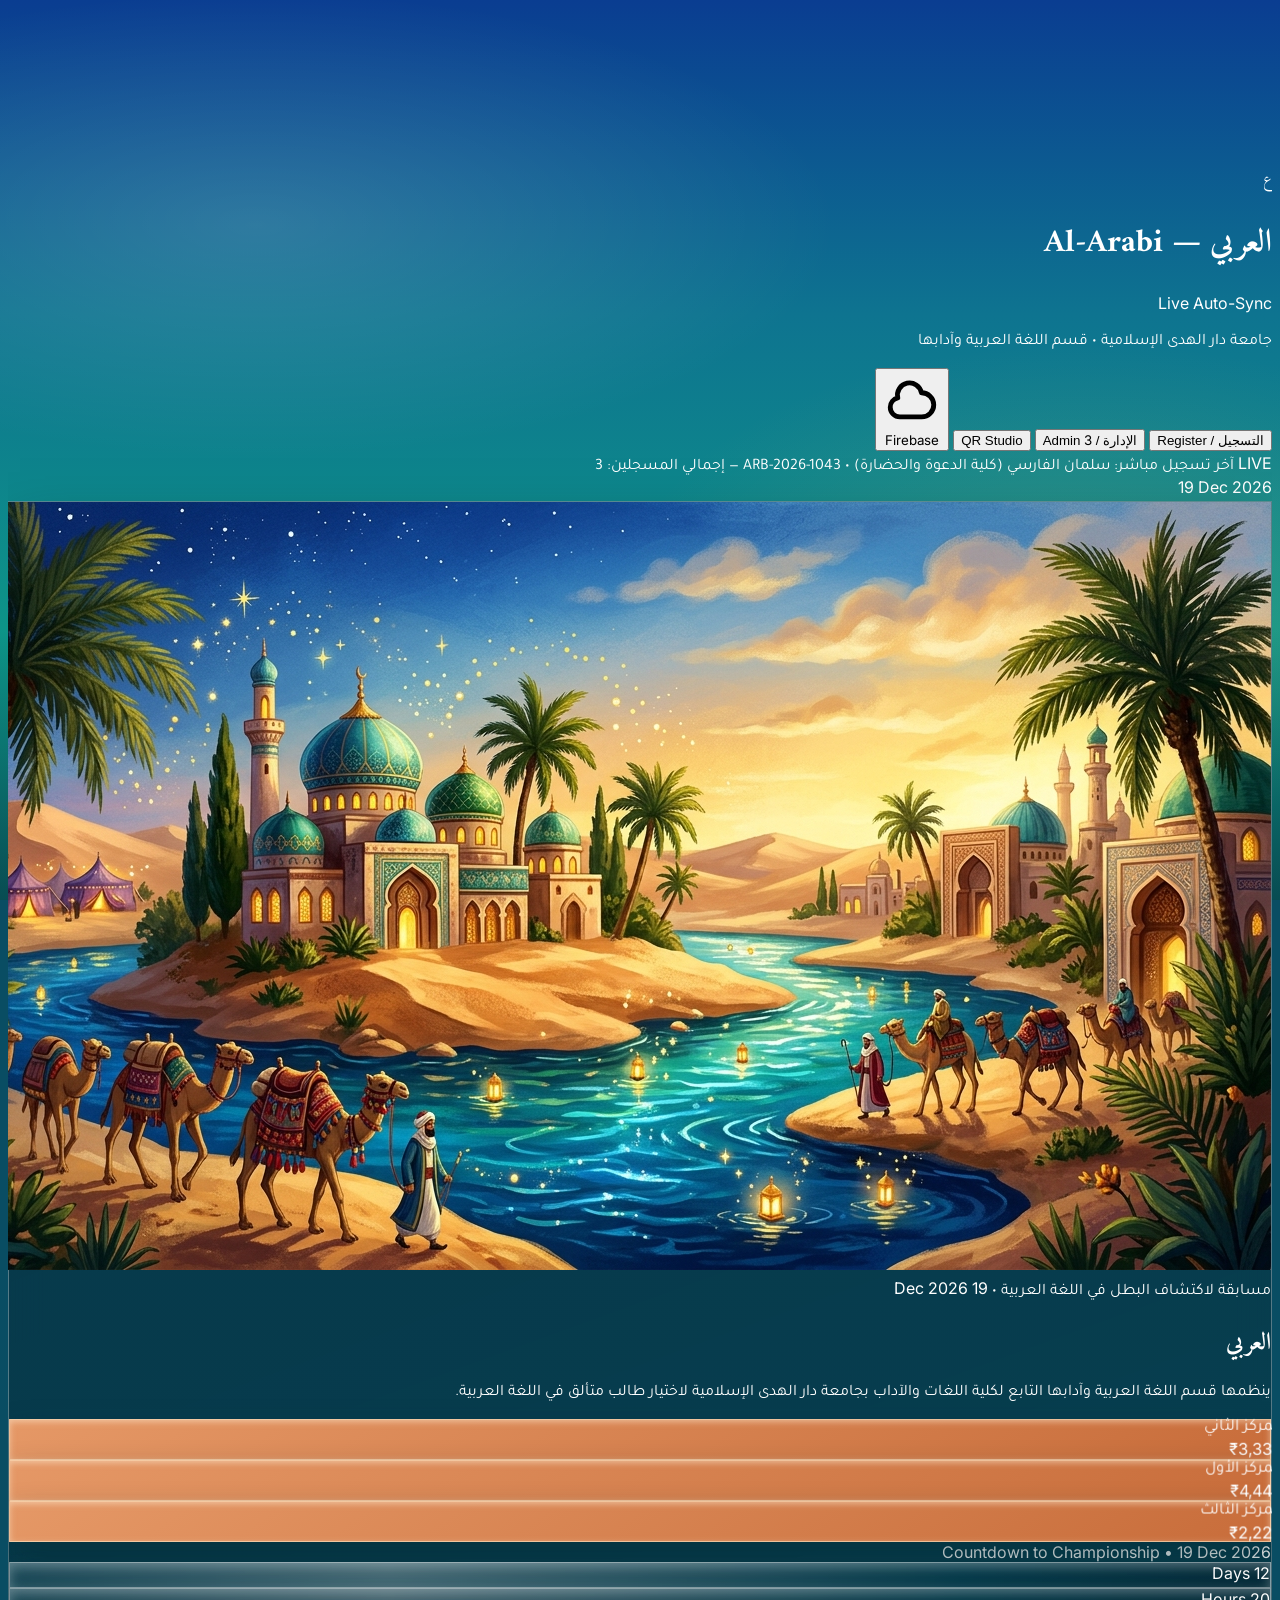
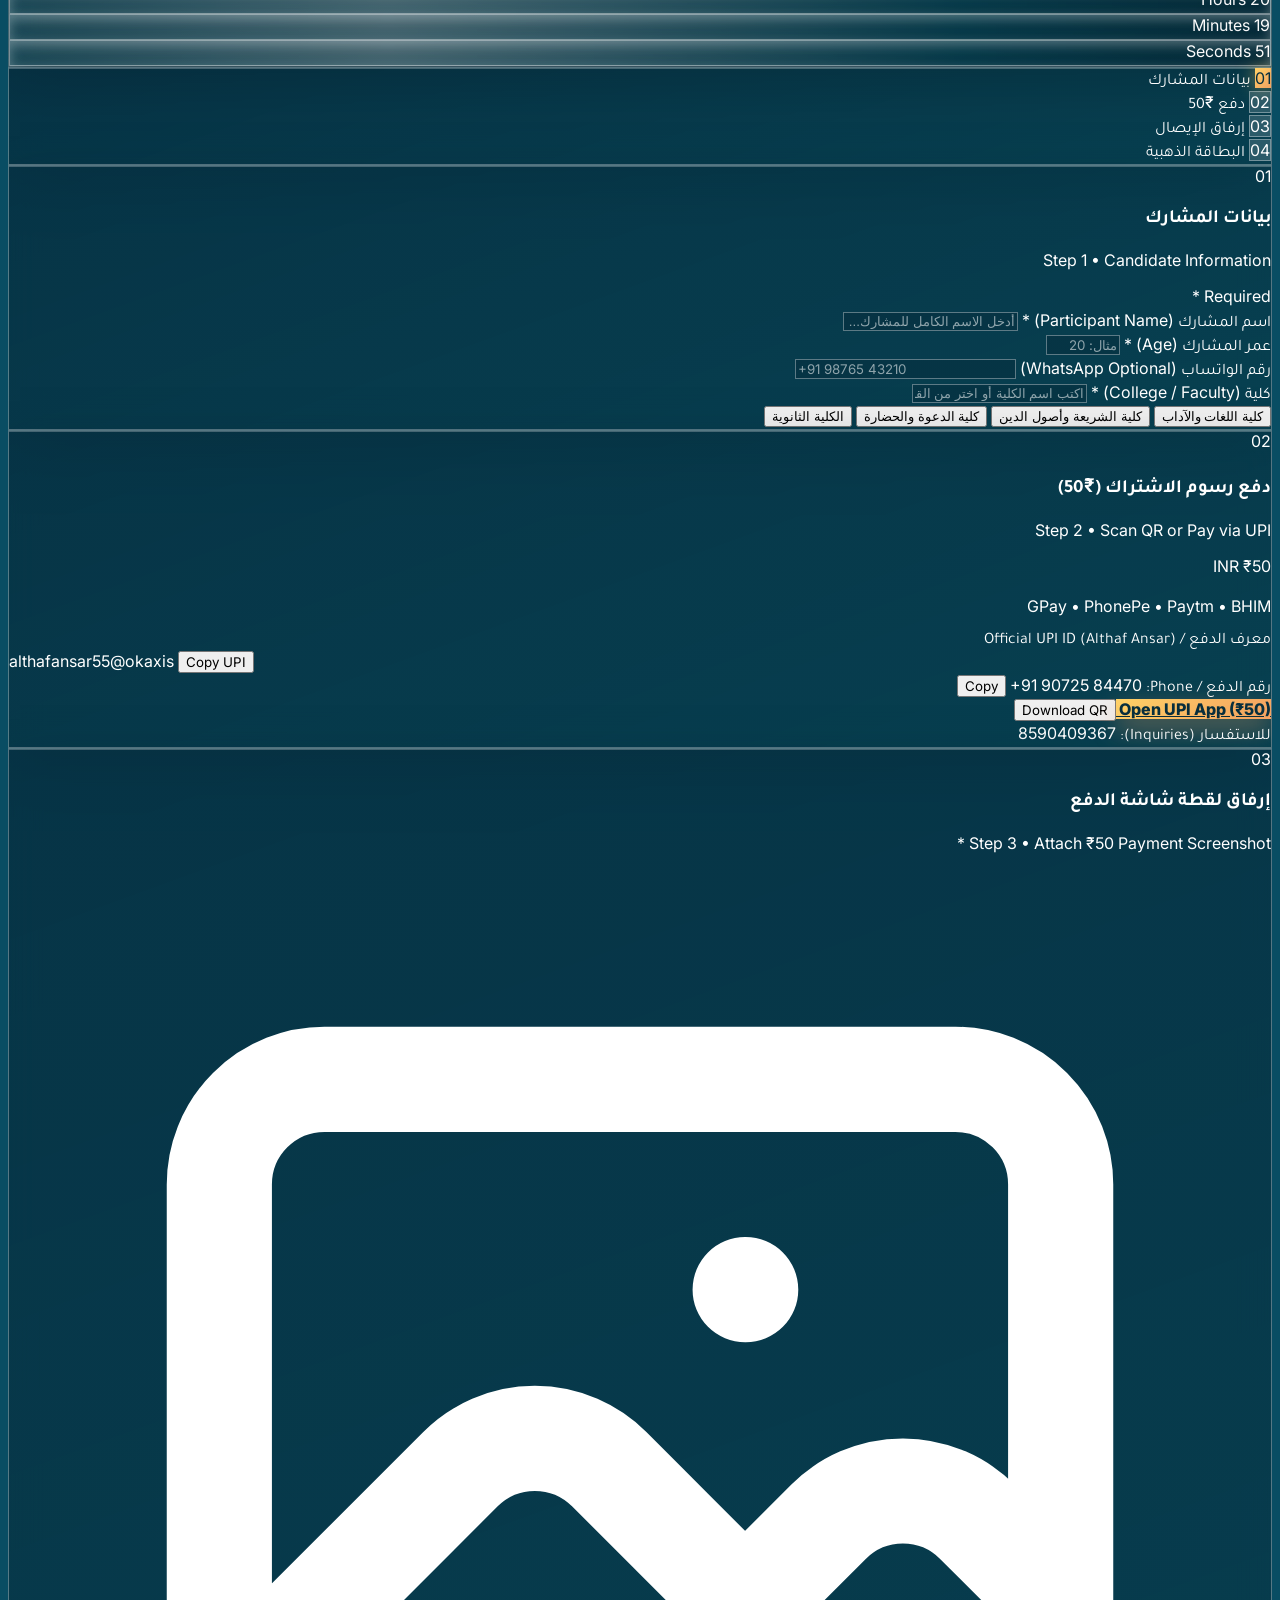
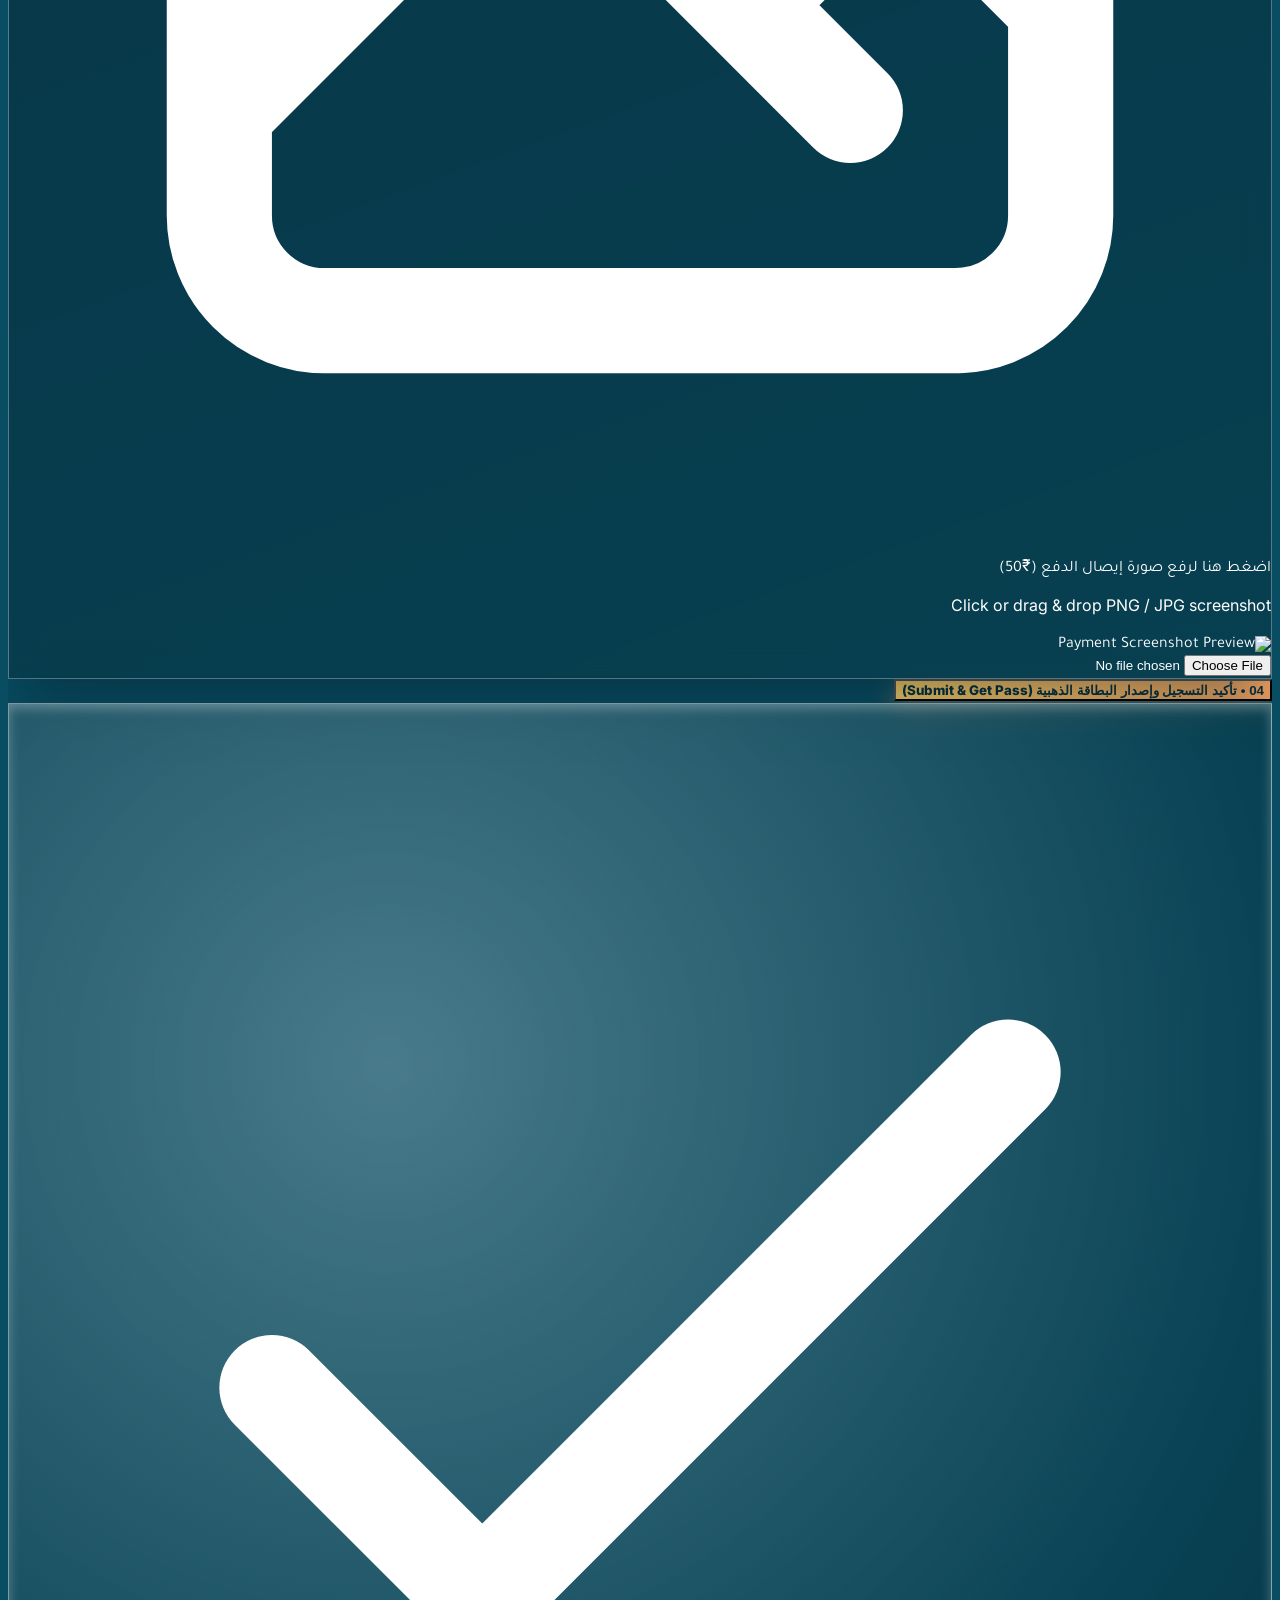
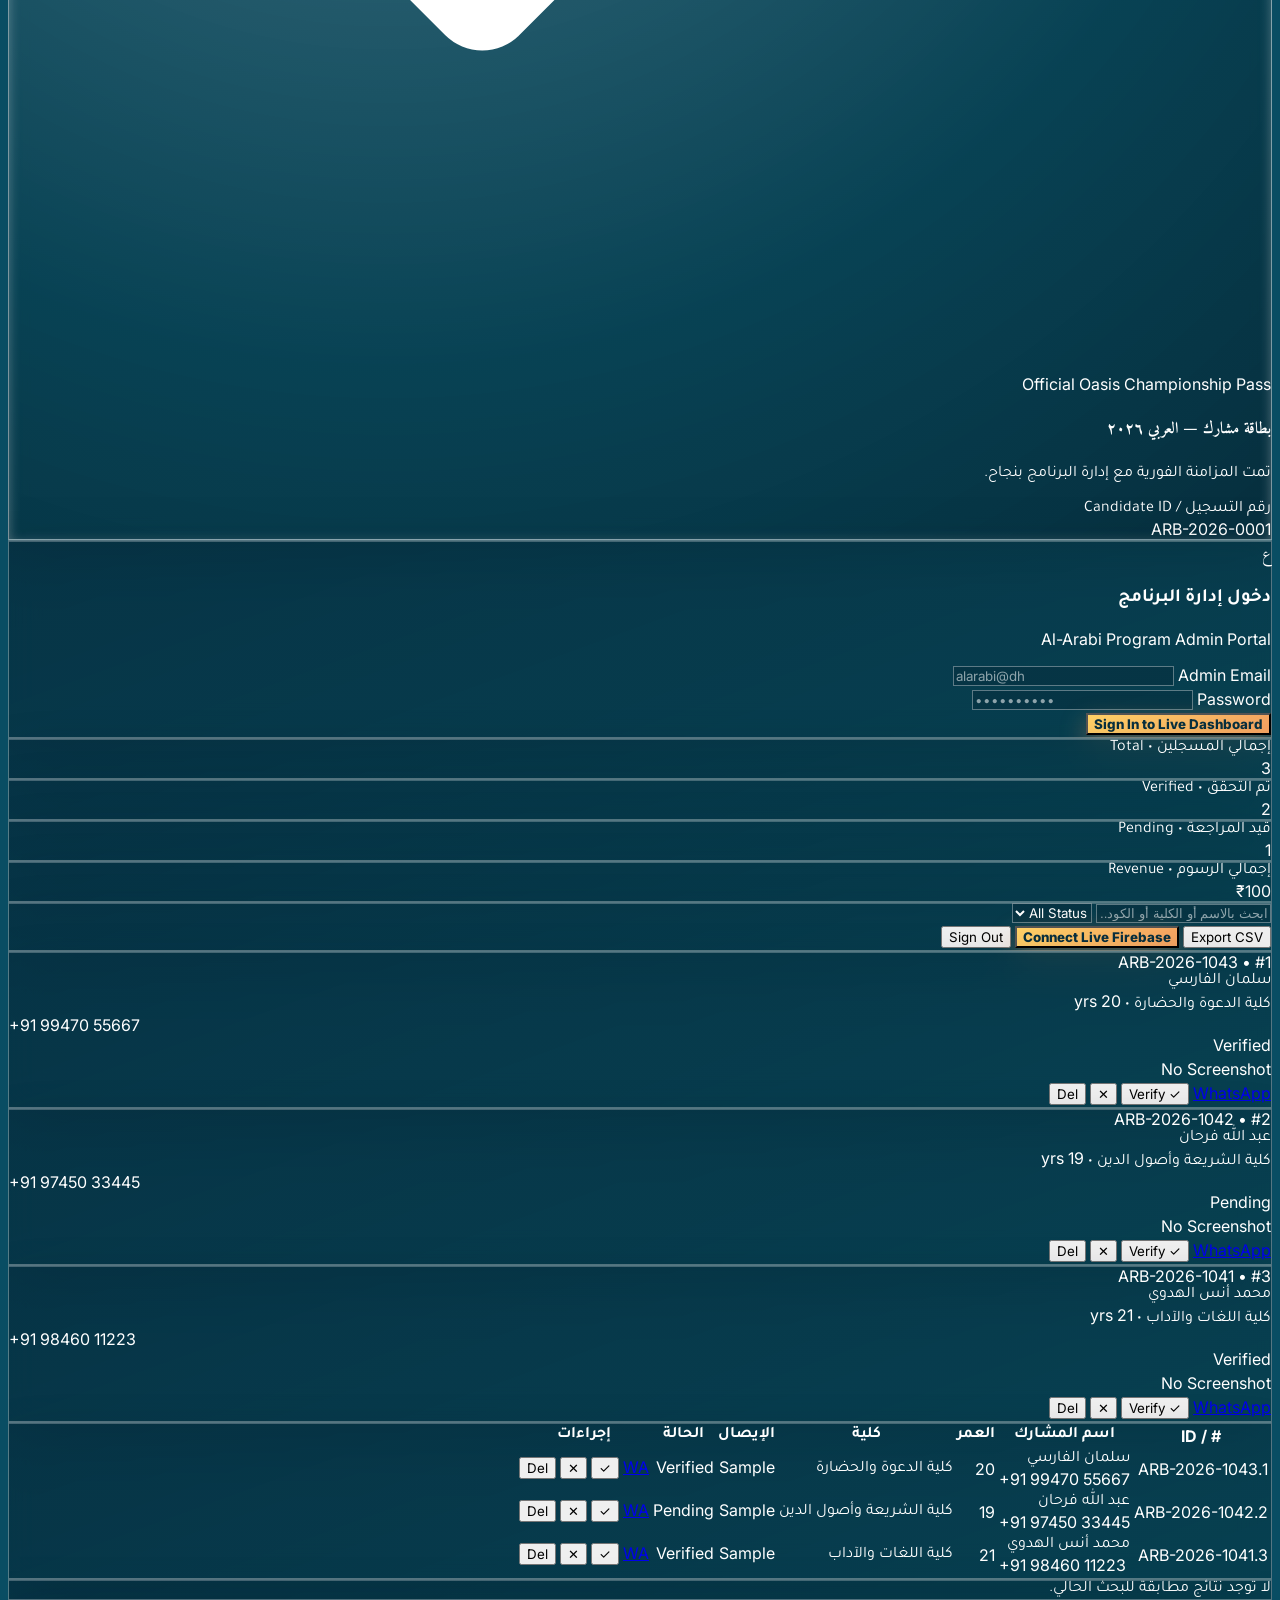
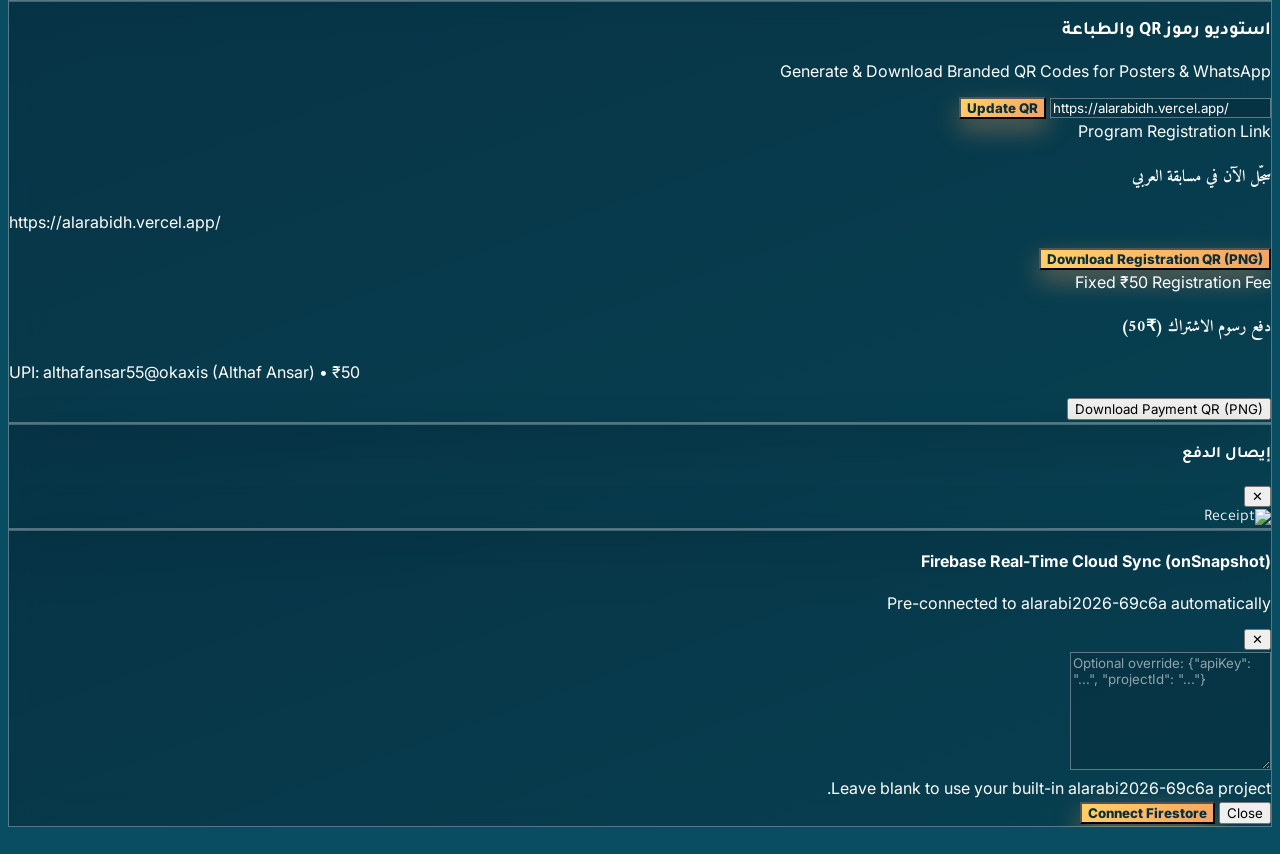
==== commit 2a6706e2: "Add files via upload" ====
--- a/index.html
+++ b/index.html
@@ -3,7 +3,7 @@
 <head>
   <meta charset="UTF-8" />
   <meta name="viewport" content="width=device-width, initial-scale=1.0" />
-  <title>العربي | Al-Arabi 3D Heritage Championship — Darul Huda Islamic University</title>
+  <title>العربي | Al-Arabi Oasis 3D Championship — Darul Huda Islamic University</title>
   <script src="https://cdn.tailwindcss.com/3.4.17"></script>
   <script src="https://cdnjs.cloudflare.com/ajax/libs/qrcodejs/1.0.0/qrcode.min.js"></script>
   <script src="https://cdnjs.cloudflare.com/ajax/libs/three.js/r128/three.min.js"></script>
@@ -12,22 +12,23 @@
   <link href="https://fonts.googleapis.com/css2?family=Amiri:ital,wght@0,400;0,700;1,400&family=Inter:wght@400;500;600;700&family=Tajawal:wght@400;500;700;800&display=swap" rel="stylesheet" />
   <style>
     :root {
-      --bg-deep: #120703;
-      --bg-card: #1E0C05;
-      --bg-elevated: #2B1208;
-      --gold-light: #FCE7CC;
-      --gold-main: #DFA76E;
-      --gold-dim: #9F6B3E;
-      --border-gold: rgba(223, 167, 110, 0.28);
-    }
-
-    body {
-      background-color: var(--bg-deep);
-      color: #F8EFE6;
+      --sky-cobalt: #0A3D91;
+      --ocean-teal: #118AB2;
+      --oasis-emerald: #14B8A6;
+      --deep-lagoon: #095D5E;
+      --sand-warm: #E28E5B;
+      --gold-sun: #FFD166;
+    }
+
+    html, body {
+      background-color: #094D63;
+      background-image:
+        radial-gradient(ellipse 70% 40% at 20% 25%, rgba(255, 255, 255, 0.14), transparent 65%),
+        radial-gradient(ellipse 60% 45% at 85% 65%, rgba(255, 209, 102, 0.14), transparent 60%),
+        linear-gradient(180deg, #0A3D91 0%, #0E7490 35%, #0D9488 70%, #084C52 100%);
+      background-attachment: fixed;
+      color: #FFFFFF;
       font-family: 'Tajawal', 'Inter', sans-serif;
-      background-image:
-        radial-gradient(ellipse 85% 50% at 50% -10%, rgba(200, 138, 85, 0.2), transparent 70%),
-        radial-gradient(ellipse 60% 45% at 90% 100%, rgba(159, 107, 62, 0.14), transparent 60%);
       min-height: 100vh;
       overflow-x: hidden;
     }
@@ -35,64 +36,61 @@
     .font-display { font-family: 'Amiri', serif; }
     .font-latin { font-family: 'Inter', sans-serif; }
 
-    .islamic-lattice {
-      background-image: url("data:image/svg+xml,%3Csvg width='72' height='72' viewBox='0 0 72 72' xmlns='http://www.w3.org/2000/svg'%3E%3Cg fill='none' stroke='%23DFA76E' stroke-width='0.6' stroke-opacity='0.08'%3E%3Cpath d='M36 0L45 27L72 36L45 45L36 72L27 45L0 36L27 27Z'/%3E%3Ccircle cx='36' cy='36' r='12'/%3E%3Crect x='18' y='18' width='36' height='36' transform='rotate(45 36 36)'/%3E%3C/g%3E%3C/svg%3E");
-    }
-
-    .gold-gradient-text {
-      background: linear-gradient(135deg, #FFF0D9 0%, #E7B67E 48%, #B6763C 100%);
-      -webkit-background-clip: text;
-      -webkit-text-fill-color: transparent;
-    }
-
-    .gold-border-card {
-      background: linear-gradient(180deg, rgba(43, 18, 8, 0.9) 0%, rgba(22, 9, 4, 0.96) 100%);
-      border: 1px solid var(--border-gold);
-      box-shadow: 0 24px 60px -15px rgba(0, 0, 0, 0.72), inset 0 1px 0 rgba(252, 231, 204, 0.12);
-    }
-
-    /* 3D Perspective Tilt Cards */
+    /* High-contrast luminous glassmorphic card */
+    .oasis-glass {
+      background: linear-gradient(160deg, rgba(6, 45, 62, 0.78) 0%, rgba(7, 58, 72, 0.68) 100%);
+      backdrop-filter: blur(16px);
+      -webkit-backdrop-filter: blur(16px);
+      border: 1px solid rgba(255, 255, 255, 0.32);
+      box-shadow: 0 20px 50px -12px rgba(4, 28, 38, 0.55), inset 0 1px 0 rgba(255, 255, 255, 0.25);
+    }
+
+    /* High-contrast floating glass bubble */
+    .glass-bubble {
+      background: radial-gradient(circle at 30% 25%, rgba(255, 255, 255, 0.26) 0%, rgba(8, 62, 78, 0.72) 65%, rgba(6, 42, 56, 0.88) 100%);
+      border: 1.5px solid rgba(255, 255, 255, 0.48);
+      box-shadow: 0 16px 36px rgba(4, 28, 38, 0.45), inset 0 4px 12px rgba(255, 255, 255, 0.3);
+      backdrop-filter: blur(10px);
+    }
+
+    /* Floating Sandstone / Terracotta Island */
+    .sand-island {
+      background: linear-gradient(145deg, #E59866 0%, #C86D3B 100%);
+      border: 1.5px solid rgba(255, 232, 198, 0.65);
+      box-shadow: 0 18px 34px rgba(8, 45, 52, 0.45), inset 0 2px 6px rgba(255, 240, 215, 0.5);
+    }
+
     .tilt-stage { perspective: 1000px; }
     .tilt-card {
       transform-style: preserve-3d;
-      transition: transform 0.25s cubic-bezier(0.2, 0.8, 0.2, 1), box-shadow 0.25s ease;
-    }
-    .tilt-card:hover {
-      box-shadow: 0 24px 48px -12px rgba(223, 167, 110, 0.22);
-    }
-    .tilt-depth { transform: translateZ(24px); }
-
-    .medallion {
-      background: radial-gradient(circle at 30% 25%, rgba(252, 231, 204, 0.18) 0%, rgba(30, 12, 5, 0.94) 72%);
-      border: 1.5px solid rgba(223, 167, 110, 0.5);
-      box-shadow: 0 12px 32px rgba(0, 0, 0, 0.5), inset 0 0 24px rgba(223, 167, 110, 0.1);
-    }
-
-    .input-royal {
-      background: rgba(14, 5, 2, 0.78);
-      border: 1px solid rgba(223, 167, 110, 0.28);
-      color: #F8EFE6;
+      transition: transform 0.25s cubic-bezier(0.2, 0.8, 0.2, 1);
+    }
+    .tilt-depth { transform: translateZ(20px); }
+
+    .input-oasis {
+      background: rgba(6, 42, 56, 0.42);
+      border: 1px solid rgba(255, 255, 255, 0.35);
+      color: #FFFFFF;
       transition: all 0.2s ease;
     }
-    .input-royal:focus {
+    .input-oasis:focus {
       outline: none;
-      border-color: #DFA76E;
-      box-shadow: 0 0 0 3px rgba(223, 167, 110, 0.18);
-      background: rgba(20, 8, 4, 0.95);
-    }
-    .input-royal::placeholder { color: rgba(248, 239, 230, 0.36); }
-
-    .btn-gold {
-      background: linear-gradient(135deg, #F0C48E 0%, #C88649 100%);
-      color: #160904;
-      font-weight: 700;
-      transition: transform 0.15s ease, box-shadow 0.2s ease, filter 0.2s ease;
-    }
-    .btn-gold:hover {
-      filter: brightness(1.07);
-      box-shadow: 0 10px 28px rgba(223, 167, 110, 0.34);
-    }
-    .btn-gold:active { transform: scale(0.985); }
+      border-color: #FFD166;
+      box-shadow: 0 0 0 3px rgba(255, 209, 102, 0.28);
+      background: rgba(6, 42, 56, 0.65);
+    }
+    .input-oasis::placeholder { color: rgba(255, 255, 255, 0.55); }
+
+    .btn-sun {
+      background: linear-gradient(135deg, #FFD166 0%, #F4A261 100%);
+      color: #082F3E;
+      font-weight: 800;
+      box-shadow: 0 10px 26px rgba(244, 162, 97, 0.4);
+      transition: transform 0.15s ease, filter 0.2s ease;
+    }
+    .btn-sun:hover { filter: brightness(1.06); }
+    .btn-sun:active { transform: scale(0.985); }
+    .btn-sun:disabled { opacity: 0.65; cursor: not-allowed; }
 
     .qr-box canvas, .qr-box img {
       margin: 0 auto;
@@ -100,26 +98,11 @@
       display: block;
     }
 
-    /* 3D Holographic Pass Shimmer */
-    .pass-holo {
-      background: linear-gradient(135deg, #2A1309 0%, #160904 45%, #34180B 100%);
-      border: 1.5px solid rgba(240, 196, 142, 0.65);
-      position: relative;
-      overflow: hidden;
-    }
-    .pass-holo::after {
-      content: "";
-      position: absolute;
-      inset: -50%;
-      background: linear-gradient(115deg, transparent 40%, rgba(252, 231, 204, 0.14) 50%, transparent 60%);
-      transform: translateX(-100%);
-      animation: shimmerPass 4.5s infinite ease-in-out;
-      pointer-events: none;
-    }
-    @keyframes shimmerPass {
-      0%, 20% { transform: translateX(-100%); }
-      55%, 100% { transform: translateX(100%); }
-    }
+    @keyframes floatSlow {
+      0%, 100% { transform: translateY(0px); }
+      50% { transform: translateY(-7px); }
+    }
+    .float-anim { animation: floatSlow 4.5s ease-in-out infinite; }
 
     @keyframes pulseDot {
       0%, 100% { opacity: 1; transform: scale(1); }
@@ -127,56 +110,54 @@
     }
     .live-dot { animation: pulseDot 1.6s infinite ease-in-out; }
 
-    /* Stepper connector */
     .step-badge-active {
-      background: linear-gradient(135deg, #F0C48E, #C88649);
-      color: #160904;
-      box-shadow: 0 0 18px rgba(223, 167, 110, 0.45);
+      background: linear-gradient(135deg, #FFD166, #F4A261);
+      color: #082F3E;
+      box-shadow: 0 0 18px rgba(255, 209, 102, 0.55);
     }
     .step-badge-idle {
-      background: rgba(223, 167, 110, 0.1);
-      color: #DFA76E;
-      border: 1px solid rgba(223, 167, 110, 0.3);
-    }
-
-    ::-webkit-scrollbar { width: 6px; height: 6px; }
-    ::-webkit-scrollbar-track { background: #120703; }
-    ::-webkit-scrollbar-thumb { background: #5A351D; border-radius: 3px; }
+      background: rgba(255, 255, 255, 0.15);
+      color: #FFFFFF;
+      border: 1px solid rgba(255, 255, 255, 0.35);
+    }
   </style>
 </head>
-<body class="islamic-lattice antialiased selection:bg-[#DFA76E]/30 selection:text-[#FCE7CC]">
+<body class="antialiased selection:bg-[#FFD166]/40 selection:text-white">
+
+  <!-- 3D Floating Oasis Bubbles Background -->
+  <canvas id="hero3dCanvas" class="fixed inset-0 w-full h-full pointer-events-none z-0 opacity-70"></canvas>
 
   <!-- Top Navigation Bar -->
-  <header class="sticky top-0 z-40 border-b border-[#DFA76E]/20 bg-[#120703]/92 backdrop-blur-md">
+  <header class="sticky top-0 z-40 border-b border-white/25 bg-[#0A3D91]/75 backdrop-blur-xl">
     <div class="max-w-6xl mx-auto px-4 py-3 flex flex-wrap items-center justify-between gap-3">
       <div class="flex items-center gap-3">
-        <div class="w-10 h-10 rounded-xl bg-gradient-to-br from-[#F0C48E] to-[#9F6B3E] flex items-center justify-center text-[#120703] font-display font-bold text-2xl shadow-lg">
+        <div class="w-10 h-10 rounded-full bg-gradient-to-br from-[#FFD166] to-[#F4A261] flex items-center justify-center text-[#082F3E] font-display font-bold text-2xl shadow-lg ring-2 ring-white/40">
           ع
         </div>
         <div>
           <div class="flex items-center gap-2">
-            <h1 class="font-display text-xl font-bold gold-gradient-text leading-none">العربي — Al-Arabi</h1>
-            <span id="syncBadge" class="inline-flex items-center gap-1.5 px-2 py-0.5 rounded-full text-[11px] font-latin font-medium bg-emerald-500/15 text-emerald-300 border border-emerald-500/30">
-              <span class="w-1.5 h-1.5 rounded-full bg-emerald-400 live-dot"></span>
+            <h1 class="font-display text-xl font-bold text-white leading-none">العربي — Al-Arabi</h1>
+            <span id="syncBadge" class="inline-flex items-center gap-1.5 px-2.5 py-0.5 rounded-full text-[11px] font-latin font-semibold bg-emerald-400/20 text-emerald-100 border border-emerald-300/40 whitespace-nowrap">
+              <span class="w-1.5 h-1.5 rounded-full bg-emerald-300 live-dot"></span>
               <span id="syncLabel">Live Auto-Sync</span>
             </span>
           </div>
-          <p class="text-[11px] text-[#DFA76E]/80 mt-0.5">جامعة دار الهدى الإسلامية • قسم اللغة العربية وآدابها</p>
+          <p class="text-[11px] text-white/80 mt-0.5">جامعة دار الهدى الإسلامية • قسم اللغة العربية وآدابها</p>
         </div>
       </div>
 
-      <nav class="flex items-center gap-1.5 bg-[#1E0C05] p-1 rounded-xl border border-[#DFA76E]/25">
-        <button id="navRegister" onclick="switchView('register')" class="px-3.5 py-1.5 rounded-lg text-xs sm:text-sm font-bold transition-all bg-[#DFA76E] text-[#120703]">
+      <nav class="flex items-center gap-1.5 bg-white/15 p-1 rounded-full border border-white/25">
+        <button id="navRegister" onclick="switchView('register')" class="px-2.5 sm:px-3.5 py-1.5 rounded-full text-[11px] sm:text-sm whitespace-nowrap font-bold transition-all bg-[#FFD166] text-[#082F3E]">
           التسجيل / Register
         </button>
-        <button id="navAdmin" onclick="switchView('admin')" class="px-3.5 py-1.5 rounded-lg text-xs sm:text-sm font-medium transition-all text-[#FCE7CC]/80 hover:text-white flex items-center gap-1.5">
+        <button id="navAdmin" onclick="switchView('admin')" class="px-2.5 sm:px-3.5 py-1.5 rounded-full text-[11px] sm:text-sm whitespace-nowrap font-medium transition-all text-white/90 hover:text-white flex items-center gap-1.5">
           <span>الإدارة / Admin</span>
-          <span id="navAdminCount" class="px-1.5 py-0.2 rounded-full bg-[#DFA76E]/20 text-[#FCE7CC] text-[10px] font-latin">0</span>
+          <span id="navAdminCount" class="px-1.5 py-0.2 rounded-full bg-white/25 text-white text-[10px] font-latin">0</span>
         </button>
-        <button id="navQr" onclick="switchView('qr')" class="px-3.5 py-1.5 rounded-lg text-xs sm:text-sm font-medium transition-all text-[#FCE7CC]/80 hover:text-white">
+        <button id="navQr" onclick="switchView('qr')" class="px-2.5 sm:px-3.5 py-1.5 rounded-full text-[11px] sm:text-sm whitespace-nowrap font-medium transition-all text-white/90 hover:text-white">
           QR Studio
         </button>
-        <button onclick="openFirebaseModal()" title="Firebase Cloud Sync" class="px-2.5 py-1.5 rounded-lg text-xs text-[#DFA76E] hover:bg-[#DFA76E]/10 transition-all font-latin flex items-center gap-1">
+        <button onclick="openFirebaseModal()" title="Firebase Cloud Sync" class="px-2.5 py-1.5 rounded-full text-xs text-[#FFD166] hover:bg-white/15 transition-all font-latin flex items-center gap-1">
           <svg class="w-3.5 h-3.5" fill="none" stroke="currentColor" viewBox="0 0 24 24"><path stroke-linecap="round" stroke-linejoin="round" stroke-width="2" d="M3 15a4 4 0 004 4h9a5 5 0 10-.1-9.999 5.002 5.002 0 10-9.78 2.096A4.001 4.001 0 003 15z"/></svg>
           <span class="hidden sm:inline">Firebase</span>
         </button>
@@ -184,13 +165,13 @@
     </div>
 
     <!-- Real-Time Live Ticker -->
-    <div class="border-t border-[#DFA76E]/15 bg-[#180A04]/90 px-4 py-1.5">
-      <div class="max-w-6xl mx-auto flex items-center justify-between text-[11px] text-[#DFA76E]/85 gap-3">
+    <div class="border-t border-white/15 bg-[#082F3E]/55 px-4 py-1.5">
+      <div class="max-w-6xl mx-auto flex items-center justify-between text-[11px] text-white/90 gap-3">
         <div class="flex items-center gap-2 truncate">
-          <span class="px-1.5 py-0.5 rounded bg-emerald-500/20 text-emerald-300 font-latin text-[10px] font-semibold">LIVE</span>
+          <span class="px-2 py-0.5 rounded-full bg-[#F4A261] text-[#082F3E] font-latin text-[10px] font-bold">LIVE</span>
           <span id="liveTickerText" class="truncate">جاهز لاستقبال التسجيلات الجديدة فورياً بدون تحديث الصفحة...</span>
         </div>
-        <span class="font-latin text-[#FCE7CC]/70 shrink-0" dir="ltr">19 Dec 2026</span>
+        <span class="font-latin text-[#FFD166] font-semibold shrink-0" dir="ltr">19 Dec 2026</span>
       </div>
     </div>
   </header>
@@ -199,47 +180,74 @@
   <div id="toastBox" class="fixed bottom-5 left-1/2 -translate-x-1/2 z-50 flex flex-col gap-2 pointer-events-none w-[92%] max-w-md"></div>
 
   <!-- MAIN CONTAINER -->
-  <main class="max-w-5xl mx-auto px-4 py-6 sm:py-10">
+  <main class="relative z-10 max-w-5xl mx-auto px-4 py-6 sm:py-10">
 
     <!-- ==================== VIEW 1: REGISTRATION ==================== -->
     <section id="viewRegister" class="space-y-8">
 
-      <!-- 3D Heritage Hero Banner -->
-      <div class="gold-border-card rounded-3xl p-4 sm:p-10 relative overflow-hidden text-center min-h-[260px] sm:min-h-[340px] flex flex-col justify-center">
-        <!-- Three.js 3D Heritage Star Canvas -->
-        <canvas id="hero3dCanvas" class="absolute inset-0 w-full h-full pointer-events-none opacity-65"></canvas>
-        <div class="absolute inset-x-0 top-0 h-1 bg-gradient-to-r from-transparent via-[#DFA76E] to-transparent opacity-70"></div>
-
-        <div class="relative z-10 space-y-4">
-          <div class="inline-flex items-center gap-2 px-4 py-1.5 rounded-full bg-[#120703]/75 border border-[#DFA76E]/35 text-[#FCE7CC] text-xs backdrop-blur-sm">
-            <span>إرث الضاد • مسابقة لاكتشاف البطل في اللغة العربية</span>
-            <span class="text-[#DFA76E]">•</span>
-            <span class="font-latin">19 Dec 2026</span>
-          </div>
-
-          <h2 class="font-display text-6xl sm:text-8xl font-bold gold-gradient-text tracking-wide drop-shadow-2xl">العربي</h2>
-          <p class="text-sm sm:text-base text-[#F8EFE6]/85 max-w-xl mx-auto leading-relaxed">
-            من أمجاد البيان العربي إلى رحاب <strong class="text-[#FCE7CC]">جامعة دار الهدى الإسلامية</strong> — ينظمها قسم اللغة العربية وآدابها بكلية اللغات والآداب لاختيار فارس اللغة العربية.
+      <!-- Illustrated Arabic/Turkish Oasis Hero -->
+      <div class="oasis-glass rounded-3xl overflow-hidden shadow-2xl">
+        <div class="relative">
+          <img src="[data-uri]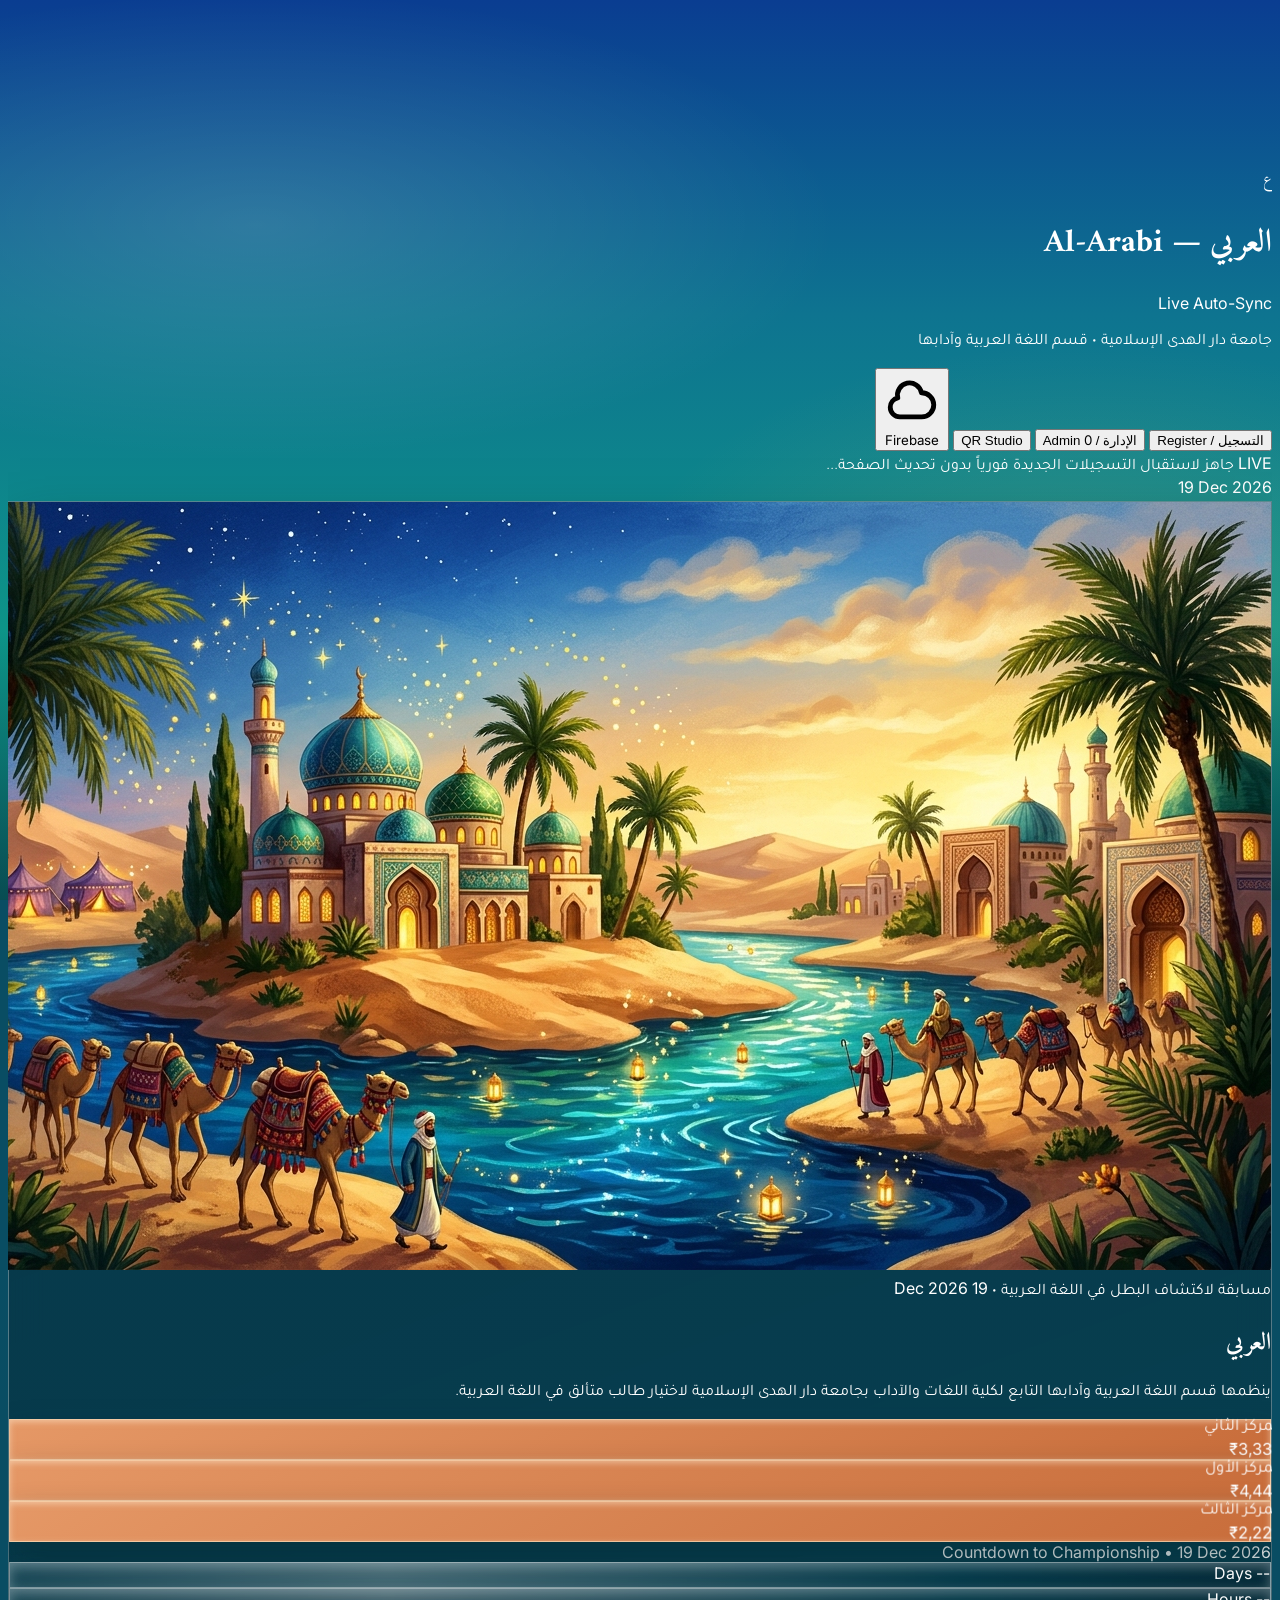
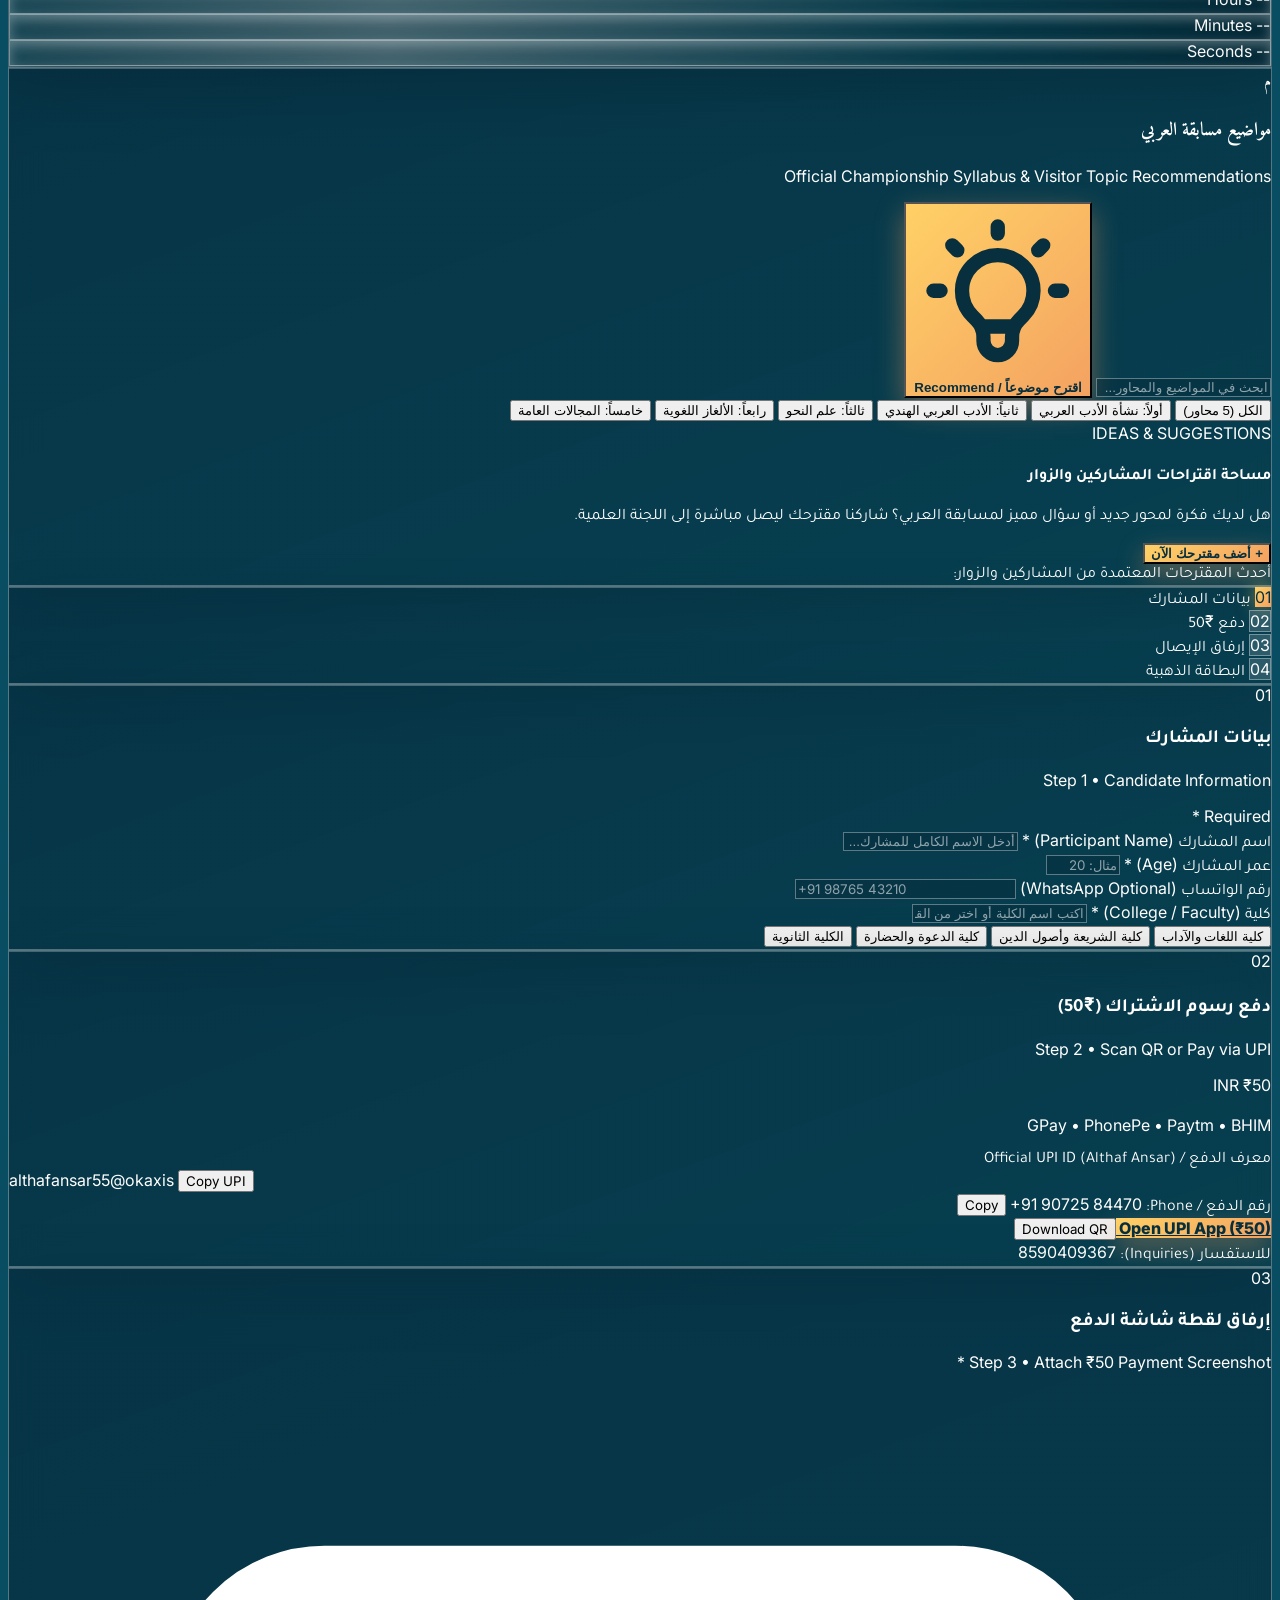
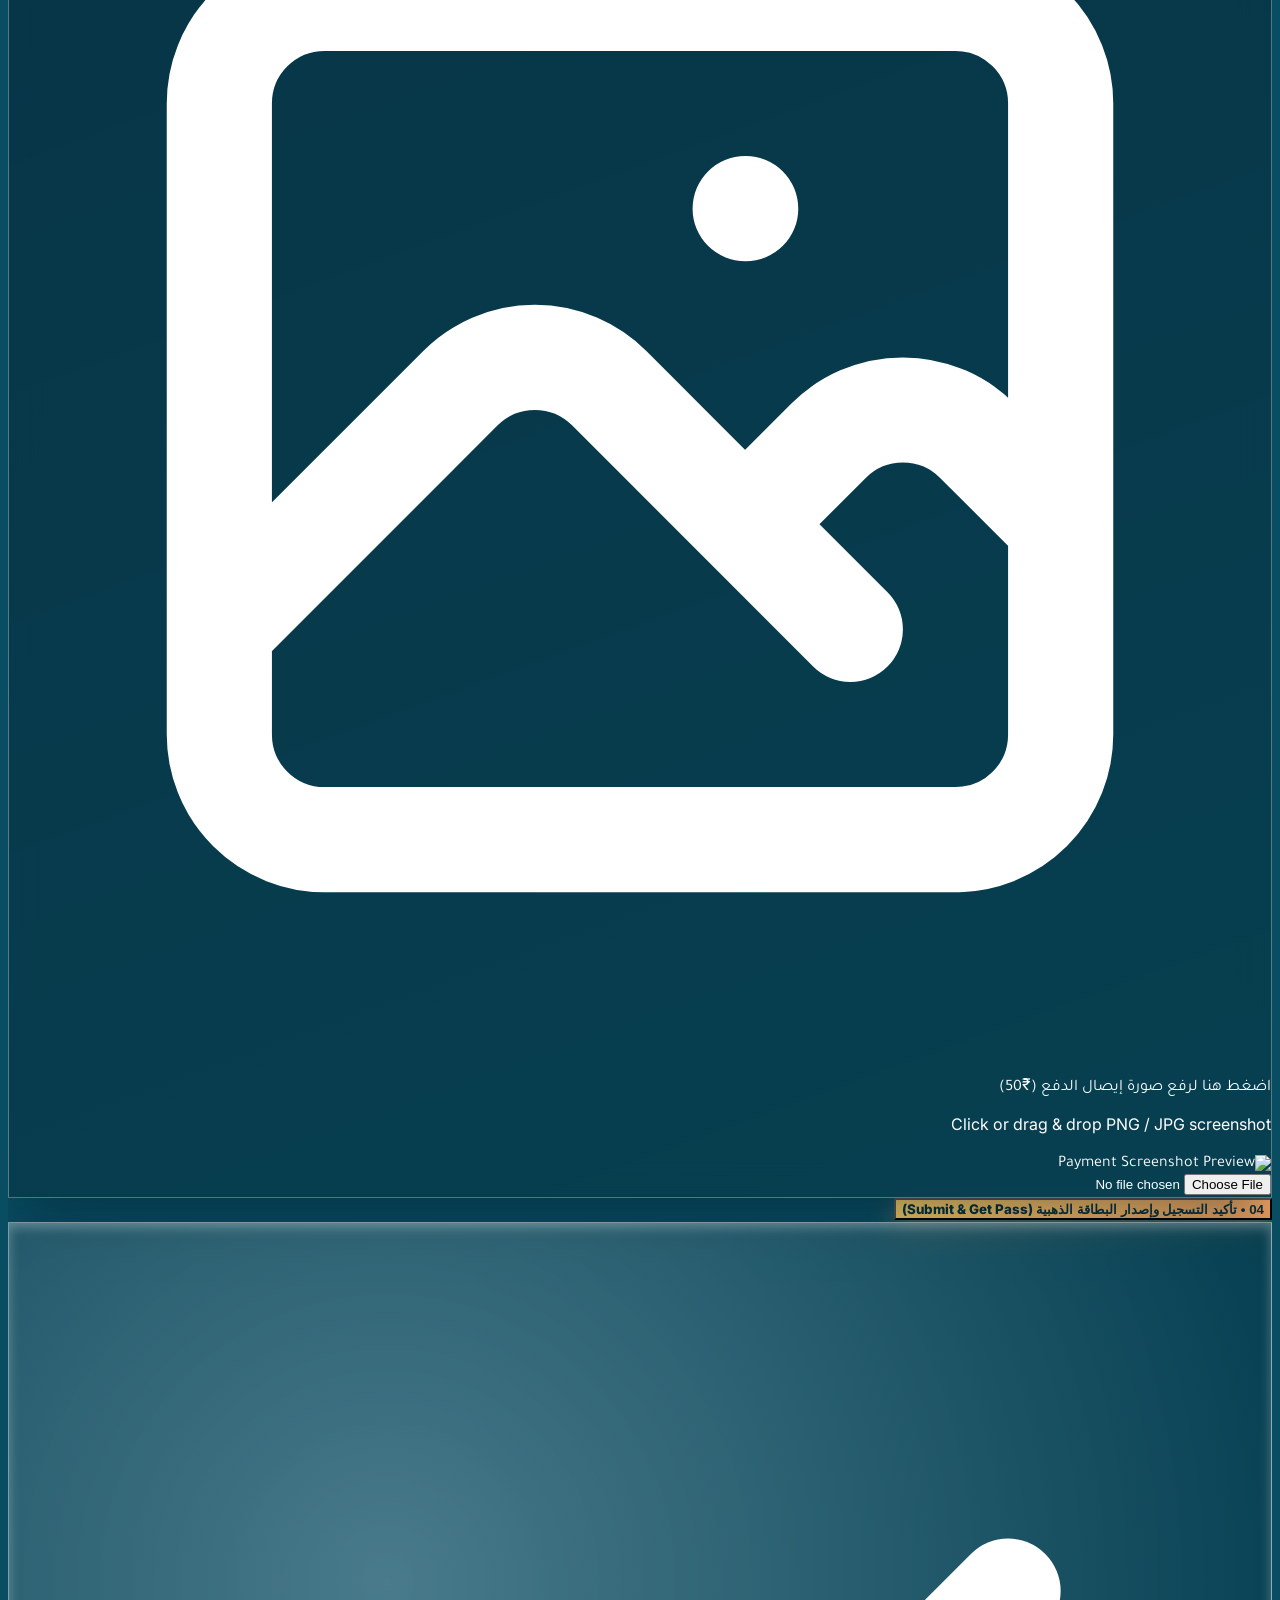
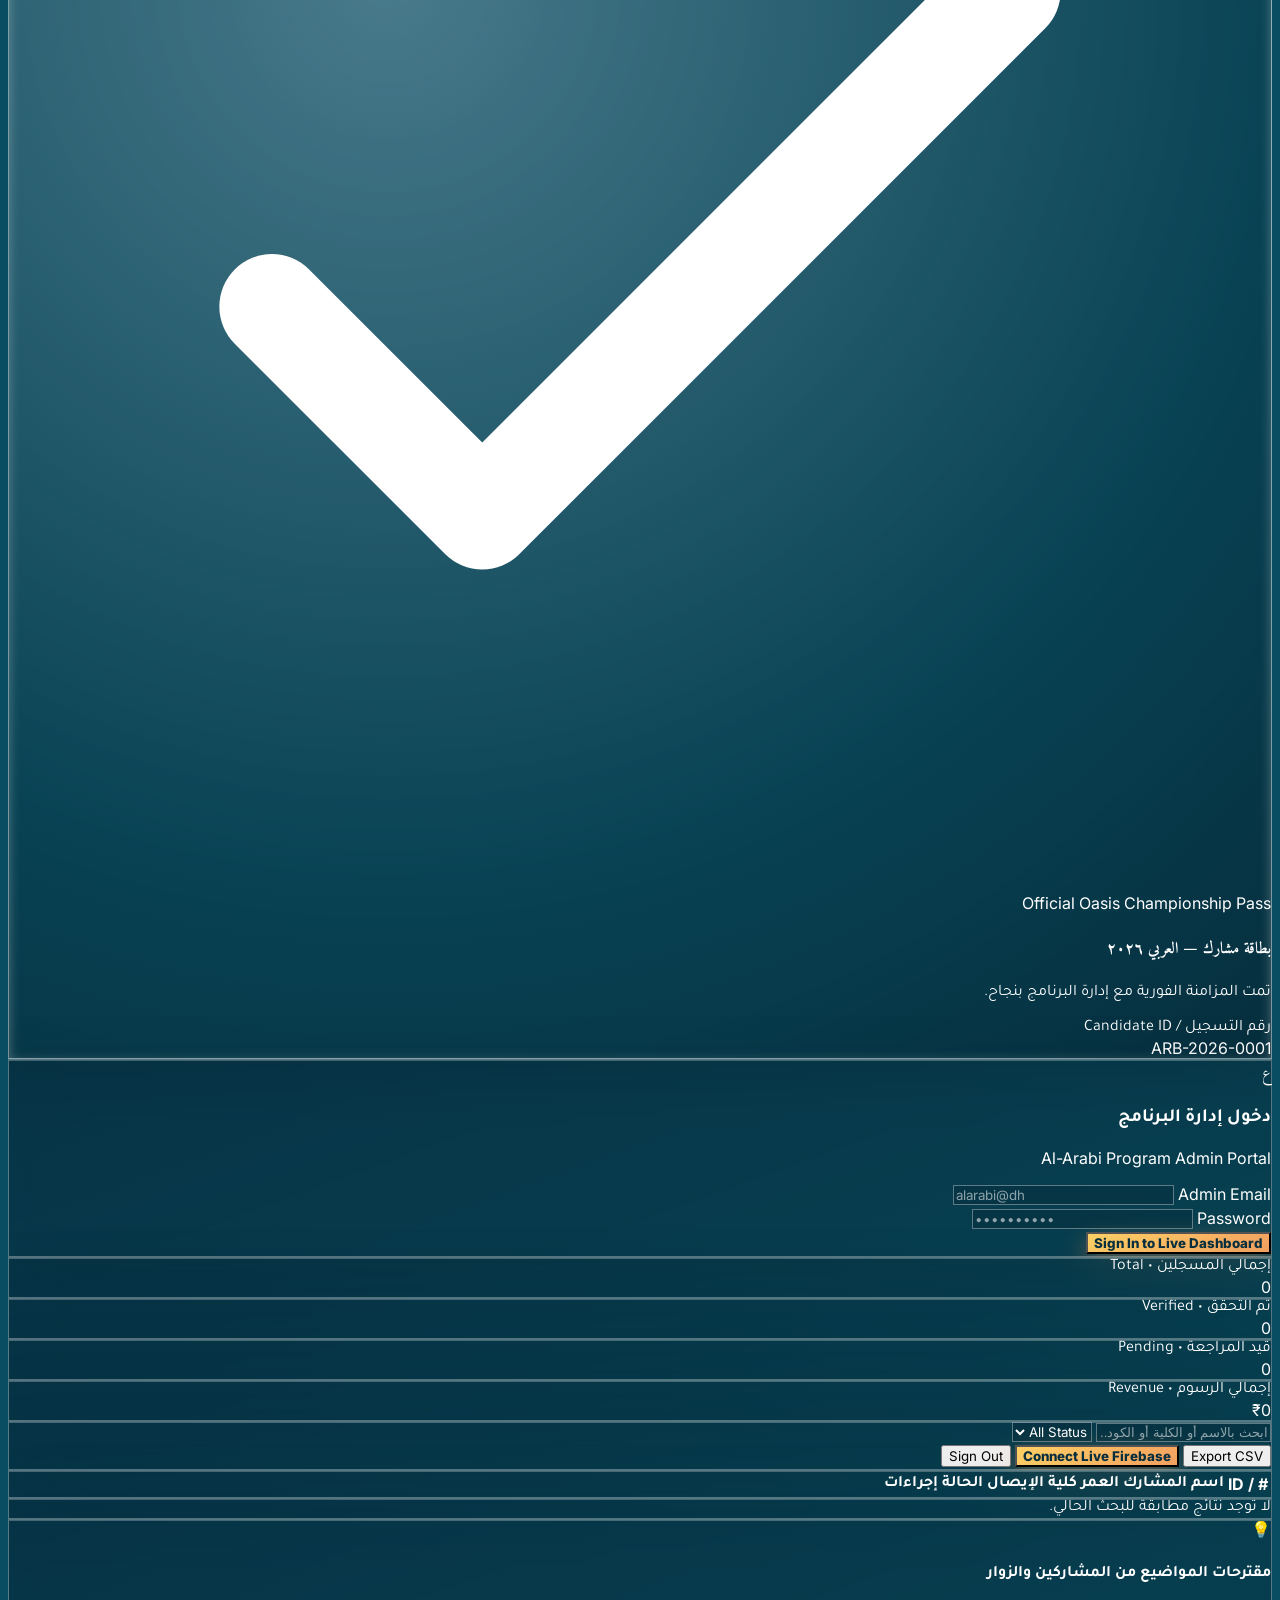
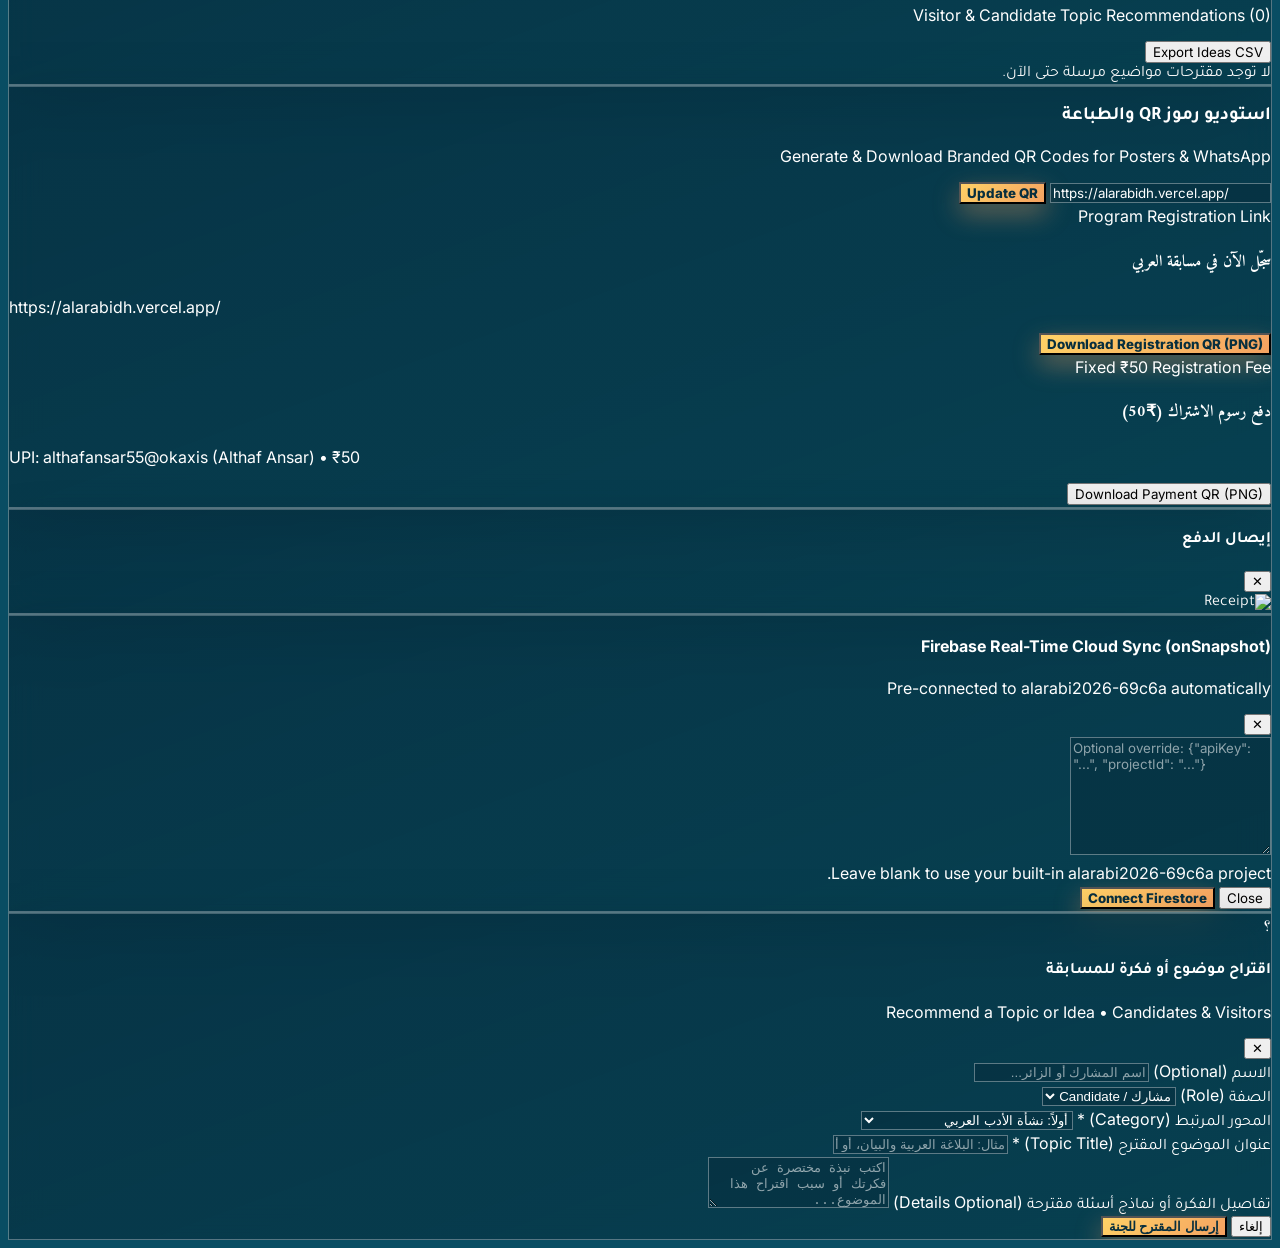
==== commit 1f2c8326: "Add files via upload" ====
--- a/index.html
+++ b/index.html
@@ -254,6 +254,66 @@
         </div>
       </div>
 
+
+      <!-- ==================== COMPETITION TOPICS & VISITOR RECOMMENDATIONS ==================== -->
+      <div id="topicsAndRecSection" class="oasis-glass rounded-3xl p-5 sm:p-8 space-y-6">
+        <div class="flex flex-wrap items-center justify-between gap-4 border-b border-white/20 pb-4">
+          <div class="flex items-center gap-3">
+            <div class="w-10 h-10 rounded-2xl bg-gradient-to-br from-[#FFD166] to-[#F4A261] text-[#082F3E] flex items-center justify-center font-display font-bold text-xl shadow-lg">
+              م
+            </div>
+            <div>
+              <h3 class="text-xl sm:text-2xl font-display font-bold text-white">مواضيع مسابقة العربي</h3>
+              <p class="text-xs text-[#FFD166] font-latin">Official Championship Syllabus &amp; Visitor Topic Recommendations</p>
+            </div>
+          </div>
+
+          <div class="flex flex-wrap items-center gap-2 w-full sm:w-auto">
+            <input id="topicSearchInput" type="text" oninput="filterTopics()" placeholder="ابحث في المواضيع والمحاور..."
+              class="input-oasis rounded-xl px-3.5 py-2 text-xs sm:text-sm flex-1 sm:w-56" />
+            <button type="button" onclick="openRecModal()" class="btn-sun px-4 py-2 rounded-xl text-xs flex items-center gap-1.5 whitespace-nowrap">
+              <svg class="w-4 h-4" fill="none" stroke="currentColor" viewBox="0 0 24 24"><path stroke-linecap="round" stroke-linejoin="round" stroke-width="2" d="M9.663 17h4.673M12 3v1m6.364 1.636l-.707.707M21 12h-1M4 12H3m3.343-5.657l-.707-.707m2.828 9.9a5 5 0 117.072 0l-.548.547A3.374 3.374 0 0014 18.469V19a2 2 0 11-4 0v-.531c0-.895-.356-1.754-.988-2.386l-.548-.547z"/></svg>
+              <span>اقترح موضوعاً / Recommend</span>
+            </button>
+          </div>
+        </div>
+
+        <!-- Category Filter Pills -->
+        <div class="flex flex-wrap gap-2" id="topicCategoryPills">
+          <button type="button" onclick="selectTopicCat('all')" data-cat="all" class="topic-cat-btn px-3 py-1.5 rounded-full text-xs font-bold bg-[#FFD166] text-[#082F3E] transition">الكل (5 محاور)</button>
+          <button type="button" onclick="selectTopicCat('cat1')" data-cat="cat1" class="topic-cat-btn px-3 py-1.5 rounded-full text-xs font-medium bg-white/15 hover:bg-white/25 border border-white/25 text-white transition">أولاً: نشأة الأدب العربي</button>
+          <button type="button" onclick="selectTopicCat('cat2')" data-cat="cat2" class="topic-cat-btn px-3 py-1.5 rounded-full text-xs font-medium bg-white/15 hover:bg-white/25 border border-white/25 text-white transition">ثانياً: الأدب العربي الهندي</button>
+          <button type="button" onclick="selectTopicCat('cat3')" data-cat="cat3" class="topic-cat-btn px-3 py-1.5 rounded-full text-xs font-medium bg-white/15 hover:bg-white/25 border border-white/25 text-white transition">ثالثاً: علم النحو</button>
+          <button type="button" onclick="selectTopicCat('cat4')" data-cat="cat4" class="topic-cat-btn px-3 py-1.5 rounded-full text-xs font-medium bg-white/15 hover:bg-white/25 border border-white/25 text-white transition">رابعاً: الألغاز اللغوية</button>
+          <button type="button" onclick="selectTopicCat('cat5')" data-cat="cat5" class="topic-cat-btn px-3 py-1.5 rounded-full text-xs font-medium bg-white/15 hover:bg-white/25 border border-white/25 text-white transition">خامساً: المجالات العامة</button>
+        </div>
+
+        <!-- 5 Topic Categories Grid -->
+        <div id="topicsGrid" class="grid grid-cols-1 md:grid-cols-2 lg:grid-cols-3 gap-4"></div>
+
+        <!-- Visitor / Candidate Topic Recommendation Banner & Community Suggestions -->
+        <div class="bg-[#062A38]/55 border border-[#FFD166]/35 rounded-2xl p-4 sm:p-6 space-y-4">
+          <div class="flex flex-wrap items-center justify-between gap-3">
+            <div>
+              <div class="flex items-center gap-2">
+                <span class="px-2.5 py-0.5 rounded-full bg-[#FFD166]/20 text-[#FFD166] border border-[#FFD166]/40 text-[11px] font-latin font-bold">IDEAS &amp; SUGGESTIONS</span>
+                <h4 class="text-base sm:text-lg font-bold text-white">مساحة اقتراحات المشاركين والزوار</h4>
+              </div>
+              <p class="text-xs text-white/80 mt-1">هل لديك فكرة لمحور جديد أو سؤال مميز لمسابقة العربي؟ شاركنا مقترحك ليصل مباشرة إلى اللجنة العلمية.</p>
+            </div>
+            <button type="button" onclick="openRecModal()" class="btn-sun px-4 py-2.5 rounded-xl text-xs font-bold flex items-center gap-2">
+              <span>+ أضف مقترحك الآن</span>
+            </button>
+          </div>
+
+          <!-- Approved / Live Community Recommendations Preview -->
+          <div id="publicRecsContainer" class="hidden pt-3 border-t border-white/15 space-y-2.5">
+            <div class="text-xs text-[#FFD166] font-semibold">أحدث المقترحات المعتمدة من المشاركين والزوار:</div>
+            <div id="publicRecsList" class="grid grid-cols-1 sm:grid-cols-2 gap-2.5"></div>
+          </div>
+        </div>
+      </div>
+
       <!-- Ordered 4-Step Progress Bar -->
       <div class="oasis-glass rounded-2xl p-4 sm:p-5">
         <div class="grid grid-cols-4 gap-2 text-center">
@@ -547,6 +607,26 @@
         <div id="adminEmptyState" class="hidden oasis-glass rounded-2xl py-12 text-center text-sm text-white/80">
           لا توجد نتائج مطابقة للبحث الحالي.
         </div>
+
+        <!-- Visitor & Candidate Topic Recommendations Panel in Admin -->
+        <div class="oasis-glass rounded-2xl p-5 sm:p-6 space-y-4">
+          <div class="flex flex-wrap items-center justify-between gap-3 border-b border-white/20 pb-3.5">
+            <div class="flex items-center gap-2.5">
+              <span class="w-8 h-8 rounded-full bg-[#FFD166]/20 border border-[#FFD166]/45 text-[#FFD166] flex items-center justify-center font-bold text-sm">💡</span>
+              <div>
+                <h4 class="text-base sm:text-lg font-bold text-white">مقترحات المواضيع من المشاركين والزوار</h4>
+                <p class="text-xs text-[#FFD166] font-latin">Visitor &amp; Candidate Topic Recommendations (<span id="recAdminCount">0</span>)</p>
+              </div>
+            </div>
+            <button type="button" onclick="exportRecsCsv()" class="px-3.5 py-2 rounded-xl bg-white/20 hover:bg-white/30 border border-white/30 text-white text-xs font-latin font-medium transition">
+              Export Ideas CSV
+            </button>
+          </div>
+          <div id="adminRecsList" class="grid grid-cols-1 md:grid-cols-2 gap-3.5"></div>
+          <div id="adminRecsEmpty" class="text-center py-6 text-xs text-white/75">
+            لا توجد مقترحات مواضيع مرسلة حتى الآن.
+          </div>
+        </div>
       </div>
     </section>
 
@@ -624,6 +704,75 @@
           <button onclick="saveFirebaseConfig()" class="btn-sun px-4 py-2 rounded-xl text-xs font-latin">Connect Firestore</button>
         </div>
       </div>
+    </div>
+  </div>
+
+
+  <!-- Topic Recommendation Modal (Candidates & Visitors) -->
+  <div id="recModal" class="hidden fixed inset-0 z-50 bg-black/80 backdrop-blur-sm flex items-center justify-center p-4" onclick="closeRecModal()">
+    <div class="oasis-glass rounded-3xl max-w-lg w-full p-6 sm:p-7 space-y-5 shadow-2xl" onclick="event.stopPropagation()">
+      <div class="flex items-center justify-between border-b border-white/20 pb-3.5">
+        <div class="flex items-center gap-3">
+          <div class="w-10 h-10 rounded-full bg-[#FFD166] text-[#082F3E] flex items-center justify-center font-display font-bold text-xl">
+            ؟
+          </div>
+          <div>
+            <h4 class="text-lg font-bold text-white">اقتراح موضوع أو فكرة للمسابقة</h4>
+            <p class="text-xs text-[#FFD166] font-latin">Recommend a Topic or Idea • Candidates &amp; Visitors</p>
+          </div>
+        </div>
+        <button type="button" onclick="closeRecModal()" class="text-white hover:text-[#FFD166] text-lg px-2">✕</button>
+      </div>
+
+      <form id="recForm" class="space-y-4">
+        <div class="grid grid-cols-1 sm:grid-cols-2 gap-3">
+          <div>
+            <label class="block text-xs font-medium text-white mb-1">الاسم <span class="text-[#FFD166] font-latin">(Optional)</span></label>
+            <input id="recName" type="text" placeholder="اسم المشارك أو الزائر..." class="input-oasis w-full rounded-xl px-3.5 py-2.5 text-sm" />
+          </div>
+          <div>
+            <label class="block text-xs font-medium text-white mb-1">الصفة <span class="text-[#FFD166] font-latin">(Role)</span></label>
+            <select id="recRole" class="input-oasis w-full rounded-xl px-3.5 py-2.5 text-sm">
+              <option value="مشارك / Candidate">مشارك / Candidate</option>
+              <option value="زائر / Visitor">زائر / Visitor</option>
+              <option value="أستاذ / Faculty">أستاذ / Faculty</option>
+            </select>
+          </div>
+        </div>
+
+        <div>
+          <label class="block text-xs font-medium text-white mb-1">المحور المرتبط <span class="text-[#FFD166] font-latin">(Category) *</span></label>
+          <select id="recCategory" required class="input-oasis w-full rounded-xl px-3.5 py-2.5 text-sm">
+            <option value="أولاً: نشأة الأدب العربي">أولاً: نشأة الأدب العربي</option>
+            <option value="ثانياً: الأدب العربي الهندي">ثانياً: الأدب العربي الهندي</option>
+            <option value="ثالثاً: علم النحو">ثالثاً: علم النحو</option>
+            <option value="رابعاً: الألغاز اللغوية">رابعاً: الألغاز اللغوية</option>
+            <option value="خامساً: المجالات العامة">خامساً: المجالات العامة</option>
+            <option value="محور جديد مقترح / New Category">محور جديد مقترح / New Category</option>
+          </select>
+        </div>
+
+        <div>
+          <label class="block text-xs font-medium text-white mb-1">عنوان الموضوع المقترح <span class="text-[#FFD166] font-latin">(Topic Title) *</span></label>
+          <input id="recTitle" type="text" required placeholder="مثال: البلاغة العربية والبيان، أو أدب الرحلات..."
+            class="input-oasis w-full rounded-xl px-3.5 py-2.5 text-sm" />
+        </div>
+
+        <div>
+          <label class="block text-xs font-medium text-white mb-1">تفاصيل الفكرة أو نماذج أسئلة مقترحة <span class="text-[#FFD166] font-latin">(Details Optional)</span></label>
+          <textarea id="recDetails" rows="3" placeholder="اكتب نبذة مختصرة عن فكرتك أو سبب اقتراح هذا الموضوع..."
+            class="input-oasis w-full rounded-xl px-3.5 py-2.5 text-sm"></textarea>
+        </div>
+
+        <div class="flex items-center justify-end gap-2.5 pt-2">
+          <button type="button" onclick="closeRecModal()" class="px-4 py-2.5 rounded-xl border border-white/30 text-xs text-white hover:bg-white/10 transition">
+            إلغاء
+          </button>
+          <button type="submit" id="recSubmitBtn" class="btn-sun px-5 py-2.5 rounded-xl text-xs sm:text-sm font-bold">
+            إرسال المقترح للجنة
+          </button>
+        </div>
+      </form>
     </div>
   </div>
 
@@ -699,6 +848,11 @@
 
     if (bc) {
       bc.onmessage = (ev) => {
+        if (ev.data && ev.data.type === 'SYNC_RECS') {
+          recommendations = ev.data.data;
+          recommendations.sort((a, b) => new Date(b.createdAt) - new Date(a.createdAt));
+          renderRecommendations();
+        }
         if (ev.data && ev.data.type === 'SYNC_CANDIDATES') {
           candidates = ev.data.data;
           sortCandidatesChronologically();
@@ -710,6 +864,13 @@
     }
 
     window.addEventListener('storage', (e) => {
+      if (e.key === REC_STORAGE_KEY && e.newValue) {
+        try {
+          recommendations = JSON.parse(e.newValue);
+          recommendations.sort((a, b) => new Date(b.createdAt) - new Date(a.createdAt));
+          renderRecommendations();
+        } catch (err) {}
+      }
       if (e.key === STORAGE_KEY && e.newValue) {
         try {
           candidates = JSON.parse(e.newValue);
@@ -1177,6 +1338,16 @@
         window.__fbUpdateStatus = (id, status) => updateDoc(doc(db, 'al_arabi_registrations', id), { status });
         window.__fbDeleteCandidate = (id) => deleteDoc(doc(db, 'al_arabi_registrations', id));
 
+        const recColRef = collection(db, 'al_arabi_recommendations');
+        window.__fbAddRec = (entry) => setDoc(doc(db, 'al_arabi_recommendations', entry.id), entry);
+        window.__fbUpdateRec = (id, patch) => updateDoc(doc(db, 'al_arabi_recommendations', id), patch);
+        window.__fbDeleteRec = (id) => deleteDoc(doc(db, 'al_arabi_recommendations', id));
+        onSnapshot(query(recColRef, orderBy('createdAt', 'desc')), (snap) => {
+          recommendations = snap.docs.map(d => d.data());
+          recommendations.sort((a, b) => new Date(b.createdAt) - new Date(a.createdAt));
+          renderRecommendations();
+        });
+
         onSnapshot(query(colRef, orderBy('createdAt', 'desc')), (snap) => {
           candidates = snap.docs.map(d => d.data());
           sortCandidatesChronologically();
@@ -1190,6 +1361,318 @@
         showToast('Firebase connection failed — staying in Live Auto-Sync', 'error');
       }
     }
+
+
+    const REC_STORAGE_KEY = 'al_arabi_2026_recommendations_v1';
+    let recommendations = [];
+    let activeTopicCat = 'all';
+
+    const COMPETITION_TOPICS = [
+      {
+        id: 'cat1',
+        num: 'أولاً',
+        title: 'نشأة الأدب العربي',
+        enTitle: 'Origins & Eras of Arabic Literature',
+        items: [
+          'المعلقات السبع وأصحابها',
+          'الشعراء الصعاليك',
+          'شعراء صدر الإسلام والعصر الأموي (حسان، جرير، الفرزدق)',
+          'المتنبي وأبو العلاء المعري',
+          'الأدب الأندلسي والموشحات',
+          'فن المقامات (الهمذاني، الحريري)',
+          'الجاحظ وابن المقفع',
+          'رواد النهضة الحديثة (شوقي، حافظ، طه حسين، المهجر)'
+        ]
+      },
+      {
+        id: 'cat2',
+        num: 'ثانياً',
+        title: 'الأدب العربي الهندي',
+        enTitle: 'Indo-Arabic Literature & Heritage',
+        items: [
+          'زين الدين المخدوم و«تحفة المجاهدين»',
+          'الشاه ولي الله الدهلوي',
+          'أبو الحسن علي الندوي وندوة العلماء',
+          'دار العلوم ديوبند',
+          'الصحافة العربية في الهند',
+          'الأدب العربي في كيرالا'
+        ]
+      },
+      {
+        id: 'cat3',
+        num: 'ثالثاً',
+        title: 'علم النحو',
+        enTitle: 'Arabic Grammar & Syntax (Al-Nahw)',
+        items: [
+          'المرفوعات والمنصوبات والمجرورات',
+          'كان وأخواتها وإنّ وأخواتها',
+          'الممنوع من الصرف',
+          'التوابع (النعت، العطف، التوكيد، البدل)',
+          'الإعراب',
+          'سيبويه وألفية ابن مالك'
+        ]
+      },
+      {
+        id: 'cat4',
+        num: 'رابعاً',
+        title: 'الألغاز اللغوية',
+        enTitle: 'Linguistic Riddles, Proverbs & Idioms',
+        items: [
+          'المترادفات والأضداد',
+          'الأمثال العربية',
+          'الألغاز والأحاجي',
+          'المشترك اللفظي',
+          'التعابير الاصطلاحية'
+        ]
+      },
+      {
+        id: 'cat5',
+        num: 'خامساً',
+        title: 'المجالات العامة',
+        enTitle: 'Islamic Civilization & General Arabic Knowledge',
+        items: [
+          'علماء الحضارة الإسلامية',
+          'الخط العربي وأنواعه',
+          'عواصم الدول العربية',
+          'جامعة الدول العربية',
+          'أشهر الكتب العربية ومؤلفوها',
+          'المعاجم العربية'
+        ]
+      }
+    ];
+
+    function selectTopicCat(catId) {
+      activeTopicCat = catId;
+      document.querySelectorAll('.topic-cat-btn').forEach(btn => {
+        const isSelected = btn.getAttribute('data-cat') === catId;
+        btn.className = isSelected
+          ? 'topic-cat-btn px-3 py-1.5 rounded-full text-xs font-bold bg-[#FFD166] text-[#082F3E] transition'
+          : 'topic-cat-btn px-3 py-1.5 rounded-full text-xs font-medium bg-white/15 hover:bg-white/25 border border-white/25 text-white transition';
+      });
+      renderTopics();
+    }
+
+    function filterTopics() {
+      renderTopics();
+    }
+
+    function renderTopics() {
+      const grid = document.getElementById('topicsGrid');
+      if (!grid) return;
+      const q = (document.getElementById('topicSearchInput')?.value || '').trim().toLowerCase();
+
+      const filteredCats = COMPETITION_TOPICS.filter(cat => {
+        if (activeTopicCat !== 'all' && cat.id !== activeTopicCat) return false;
+        if (!q) return true;
+        return cat.title.toLowerCase().includes(q) ||
+               cat.num.toLowerCase().includes(q) ||
+               cat.items.some(item => item.toLowerCase().includes(q));
+      });
+
+      if (filteredCats.length === 0) {
+        grid.innerHTML = `<div class="col-span-full text-center py-8 text-sm text-white/75">لا توجد مواضيع مطابقة لعبارة البحث.</div>`;
+        return;
+      }
+
+      grid.innerHTML = filteredCats.map(cat => {
+        const matchingItems = q
+          ? cat.items.filter(item => item.toLowerCase().includes(q) || cat.title.toLowerCase().includes(q))
+          : cat.items;
+        return `
+          <div class="bg-[#062A38]/50 border border-white/25 hover:border-[#FFD166]/60 rounded-2xl p-5 flex flex-col justify-between transition shadow-lg">
+            <div>
+              <div class="flex items-center justify-between gap-2 border-b border-white/15 pb-3 mb-3.5">
+                <div>
+                  <span class="text-[11px] font-bold text-[#FFD166]">${escapeHtml(cat.num)}</span>
+                  <h4 class="font-display text-xl font-bold text-white leading-snug">${escapeHtml(cat.title)}</h4>
+                  <p class="text-[11px] text-white/65 font-latin">${escapeHtml(cat.enTitle)}</p>
+                </div>
+                <span class="px-2.5 py-1 rounded-full bg-white/15 text-[#FFD166] font-latin text-xs font-bold shrink-0">${matchingItems.length}</span>
+              </div>
+              <ul class="space-y-2 text-sm text-white/95">
+                ${matchingItems.map(item => `
+                  <li class="flex items-start gap-2">
+                    <span class="text-[#FFD166] mt-1 text-xs">◆</span>
+                    <span class="leading-relaxed">${escapeHtml(item)}</span>
+                  </li>
+                `).join('')}
+              </ul>
+            </div>
+            <div class="pt-4 mt-4 border-t border-white/10 flex justify-end">
+              <button type="button" onclick="openRecModal('${escapeHtml(cat.num + ': ' + cat.title)}')"
+                class="text-xs text-[#FFD166] hover:underline flex items-center gap-1">
+                <span>+ اقترح موضوعاً في هذا المحور</span>
+              </button>
+            </div>
+          </div>
+        `;
+      }).join('');
+    }
+
+    function openRecModal(preselectCategory = '') {
+      if (preselectCategory) {
+        const sel = document.getElementById('recCategory');
+        if (sel) sel.value = preselectCategory;
+      }
+      document.getElementById('recModal').classList.remove('hidden');
+    }
+
+    function closeRecModal() {
+      document.getElementById('recModal').classList.add('hidden');
+    }
+
+    function loadRecommendations() {
+      try {
+        const raw = localStorage.getItem(REC_STORAGE_KEY);
+        recommendations = raw ? JSON.parse(raw) : [];
+      } catch (e) {
+        recommendations = [];
+      }
+      recommendations.sort((a, b) => new Date(b.createdAt) - new Date(a.createdAt));
+      renderRecommendations();
+    }
+
+    function saveRecommendations(broadcast = true) {
+      recommendations.sort((a, b) => new Date(b.createdAt) - new Date(a.createdAt));
+      try { localStorage.setItem(REC_STORAGE_KEY, JSON.stringify(recommendations)); } catch (e) {}
+      if (broadcast && bc) bc.postMessage({ type: 'SYNC_RECS', data: recommendations });
+      renderRecommendations();
+    }
+
+    function renderRecommendations() {
+      const publicWrap = document.getElementById('publicRecsContainer');
+      const publicList = document.getElementById('publicRecsList');
+      const approved = recommendations.filter(r => r.approved);
+      if (publicWrap && publicList) {
+        if (approved.length > 0) {
+          publicWrap.classList.remove('hidden');
+          publicList.innerHTML = approved.slice(0, 6).map(r => `
+            <div class="bg-white/10 border border-white/20 rounded-xl p-3 space-y-1">
+              <div class="flex items-center justify-between gap-2">
+                <span class="text-xs font-bold text-[#FFD166]">${escapeHtml(r.title)}</span>
+                <span class="text-[10px] px-2 py-0.5 rounded-full bg-emerald-400/20 text-emerald-100 border border-emerald-300/30">معتمد ✓</span>
+              </div>
+              <div class="text-[11px] text-white/75">${escapeHtml(r.category)} • بواسطة: ${escapeHtml(r.name || 'زائر')}</div>
+              ${r.details ? `<p class="text-xs text-white/85 pt-0.5">${escapeHtml(r.details)}</p>` : ''}
+            </div>
+          `).join('');
+        } else {
+          publicWrap.classList.add('hidden');
+        }
+      }
+
+      const adminCount = document.getElementById('recAdminCount');
+      const adminList = document.getElementById('adminRecsList');
+      const adminEmpty = document.getElementById('adminRecsEmpty');
+      if (adminCount) adminCount.textContent = recommendations.length;
+      if (adminList && adminEmpty) {
+        if (recommendations.length === 0) {
+          adminList.innerHTML = '';
+          adminEmpty.classList.remove('hidden');
+        } else {
+          adminEmpty.classList.add('hidden');
+          adminList.innerHTML = recommendations.map(r => `
+            <div class="bg-[#062A38]/55 border border-white/25 rounded-2xl p-4 space-y-2.5">
+              <div class="flex items-start justify-between gap-2">
+                <div>
+                  <span class="inline-block px-2 py-0.5 rounded-full bg-[#FFD166]/20 text-[#FFD166] text-[10px] font-semibold mb-1">${escapeHtml(r.category)}</span>
+                  <h5 class="font-bold text-sm text-white">${escapeHtml(r.title)}</h5>
+                  <div class="text-[11px] text-white/70 mt-0.5">${escapeHtml(r.name || 'زائر / مشارك')} (${escapeHtml(r.role || 'زائر')})</div>
+                </div>
+                <span class="px-2 py-0.5 rounded-full text-[10px] font-latin ${r.approved ? 'bg-emerald-400/25 text-emerald-100 border border-emerald-300/40' : 'bg-white/15 text-white/80'}">
+                  ${r.approved ? 'Approved' : 'New'}
+                </span>
+              </div>
+              ${r.details ? `<p class="text-xs text-white/85 bg-white/5 rounded-xl p-2.5 leading-relaxed">${escapeHtml(r.details)}</p>` : ''}
+              <div class="flex items-center justify-end gap-2 pt-2 border-t border-white/15">
+                <button type="button" onclick="toggleApproveRec('${r.id}')" class="px-3 py-1.5 rounded-lg bg-emerald-400/25 hover:bg-emerald-400/40 text-emerald-100 text-xs font-latin">
+                  ${r.approved ? 'Unpublish' : '✓ Approve & Show'}
+                </button>
+                <button type="button" onclick="deleteRec('${r.id}')" class="px-3 py-1.5 rounded-lg bg-rose-500/30 hover:bg-rose-500/50 text-white text-xs font-latin">
+                  Delete
+                </button>
+              </div>
+            </div>
+          `).join('');
+        }
+      }
+    }
+
+    async function toggleApproveRec(id) {
+      const idx = recommendations.findIndex(r => r.id === id);
+      if (idx === -1) return;
+      recommendations[idx].approved = !recommendations[idx].approved;
+      saveRecommendations(true);
+      if (window.__fbUpdateRec) {
+        try { await window.__fbUpdateRec(id, { approved: recommendations[idx].approved }); } catch (e) {}
+      }
+      showToast(recommendations[idx].approved ? 'تم اعتماد المقترح وعرضه للزوار' : 'تم إلغاء النشر العام للمقترح', 'success');
+    }
+
+    async function deleteRec(id) {
+      recommendations = recommendations.filter(r => r.id !== id);
+      saveRecommendations(true);
+      if (window.__fbDeleteRec) {
+        try { await window.__fbDeleteRec(id); } catch (e) {}
+      }
+      showToast('تم حذف المقترح', 'info');
+    }
+
+    function exportRecsCsv() {
+      const header = ['ID', 'Name', 'Role', 'Category', 'Title', 'Details', 'Approved', 'CreatedAt'];
+      const rows = recommendations.map(r => [r.id, r.name || '', r.role || '', r.category, r.title, r.details || '', r.approved ? 'Yes' : 'No', r.createdAt]);
+      const csv = '﻿' + [header, ...rows].map(r => r.map(v => `"${String(v).replace(/"/g, '""')}"`).join(',')).join('
+');
+      const blob = new Blob([csv], { type: 'text/csv;charset=utf-8;' });
+      const url = URL.createObjectURL(blob);
+      const a = document.createElement('a');
+      a.href = url;
+      a.download = 'al-arabi-topic-recommendations-2026.csv';
+      a.click();
+      URL.revokeObjectURL(url);
+      showToast('Recommendations CSV exported', 'success');
+    }
+
+    document.getElementById('recForm').addEventListener('submit', async (e) => {
+      e.preventDefault();
+      const name = document.getElementById('recName').value.trim();
+      const role = document.getElementById('recRole').value;
+      const category = document.getElementById('recCategory').value;
+      const title = document.getElementById('recTitle').value.trim();
+      const details = document.getElementById('recDetails').value.trim();
+      if (!title) return;
+
+      const btn = document.getElementById('recSubmitBtn');
+      btn.disabled = true;
+      btn.textContent = 'جاري الإرسال...';
+
+      const newRec = {
+        id: 'REC-' + Date.now() + '-' + Math.floor(100 + Math.random() * 900),
+        name,
+        role,
+        category,
+        title,
+        details,
+        approved: false,
+        createdAt: new Date().toISOString()
+      };
+
+      try {
+        recommendations.unshift(newRec);
+        saveRecommendations(true);
+        if (window.__fbAddRec) {
+          await window.__fbAddRec(newRec);
+        }
+        e.target.reset();
+        closeRecModal();
+        showToast('شكراً لك! تم إرسال مقترحك بنجاح إلى لجنة المسابقة', 'success');
+      } catch (err) {
+        showToast('تعذر إرسال المقترح، حاول مرة أخرى', 'error');
+      } finally {
+        btn.disabled = false;
+        btn.textContent = 'إرسال المقترح للجنة';
+      }
+    });
 
     window.addEventListener('DOMContentLoaded', () => {
       document.getElementById('upiDeepLink').href = UPI_URI;
@@ -1199,6 +1682,8 @@
       initHero3D();
       updateCountdown();
       setInterval(updateCountdown, 1000);
+      renderTopics();
+      loadRecommendations();
       loadCandidates();
       syncAdminGate();
 
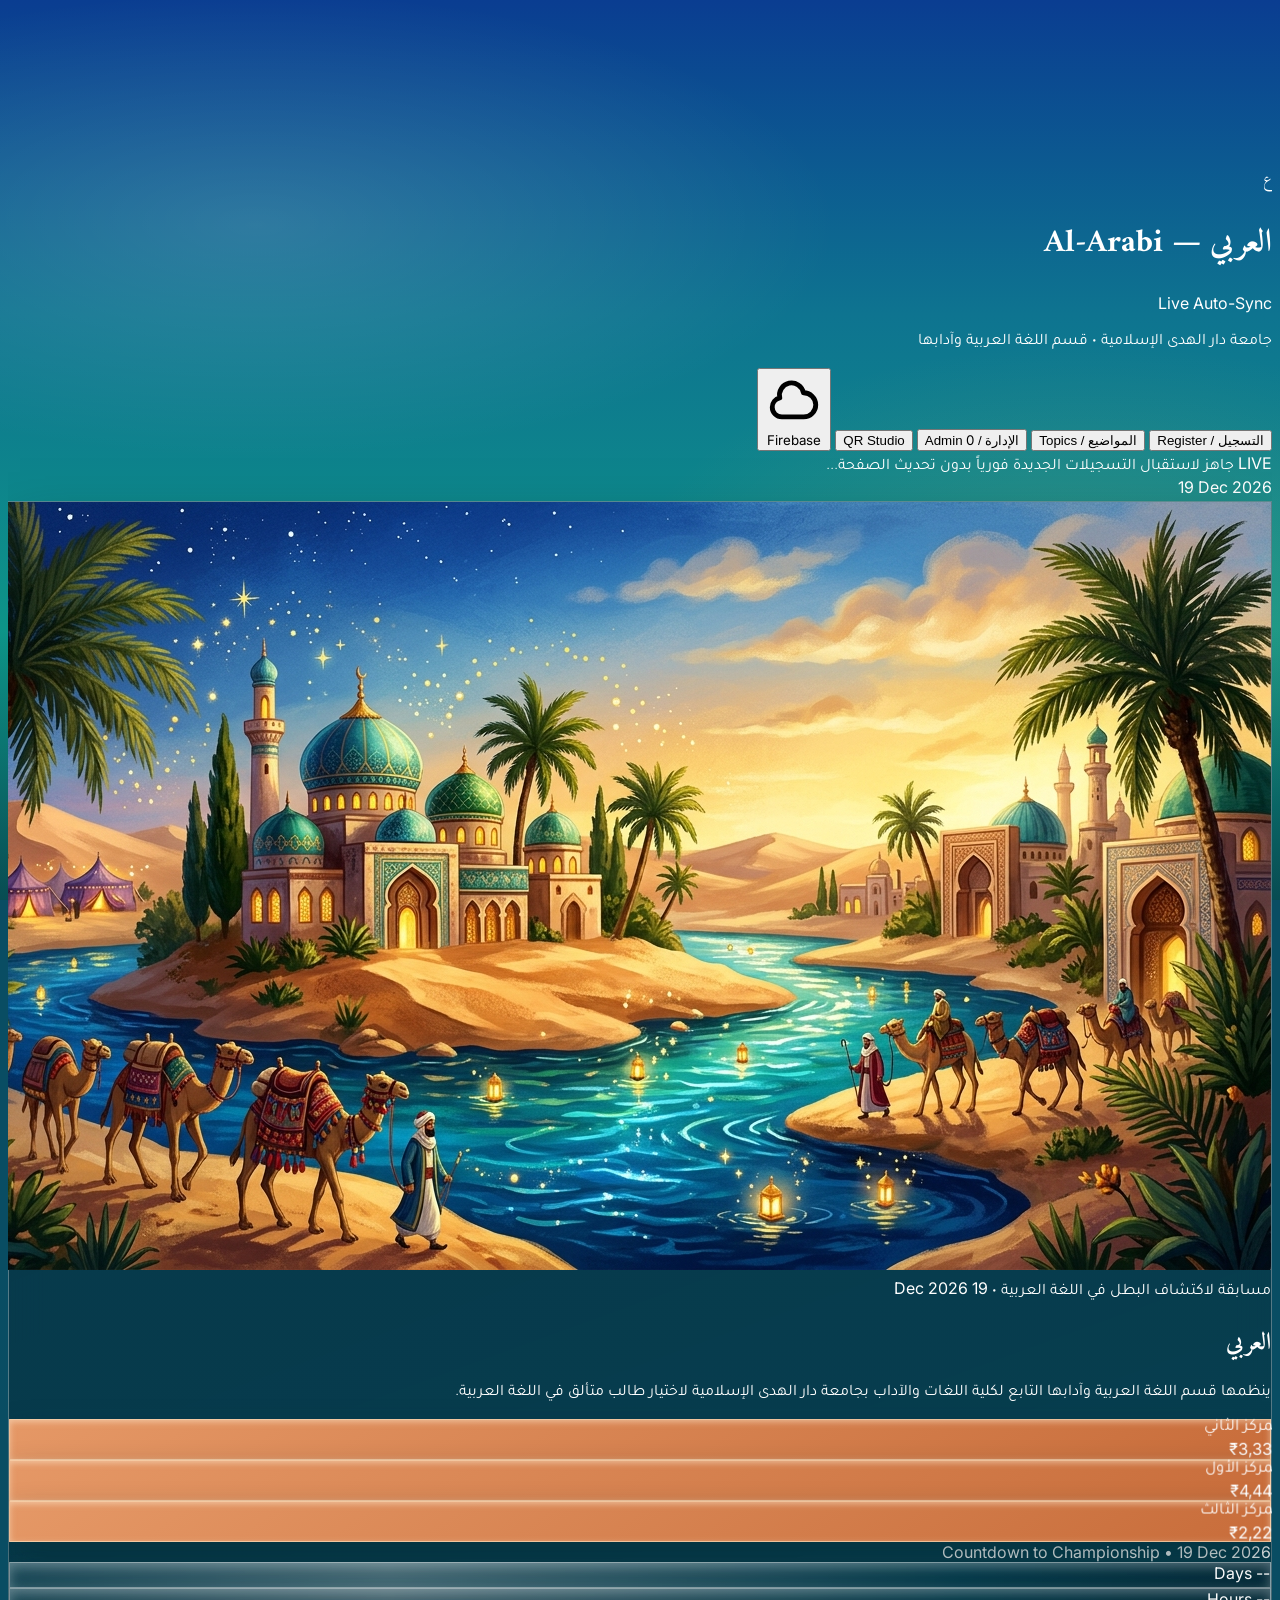
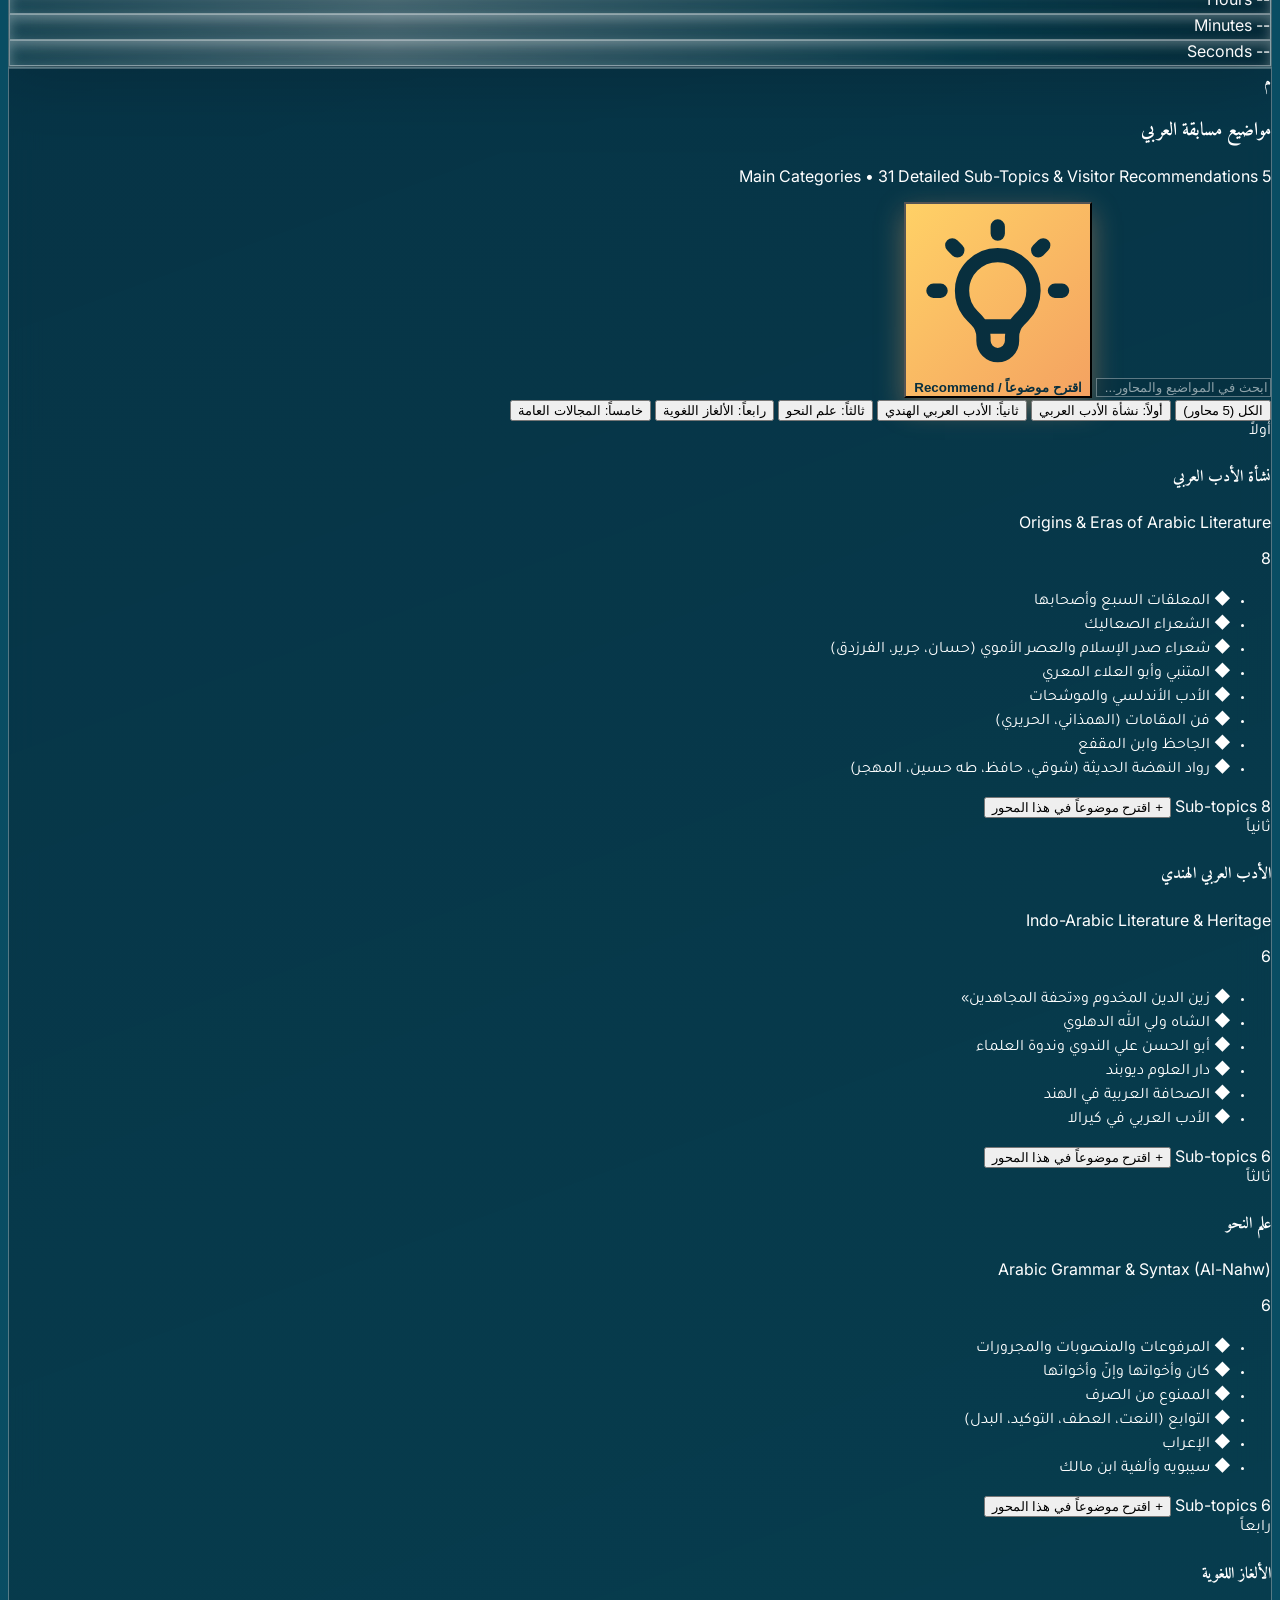
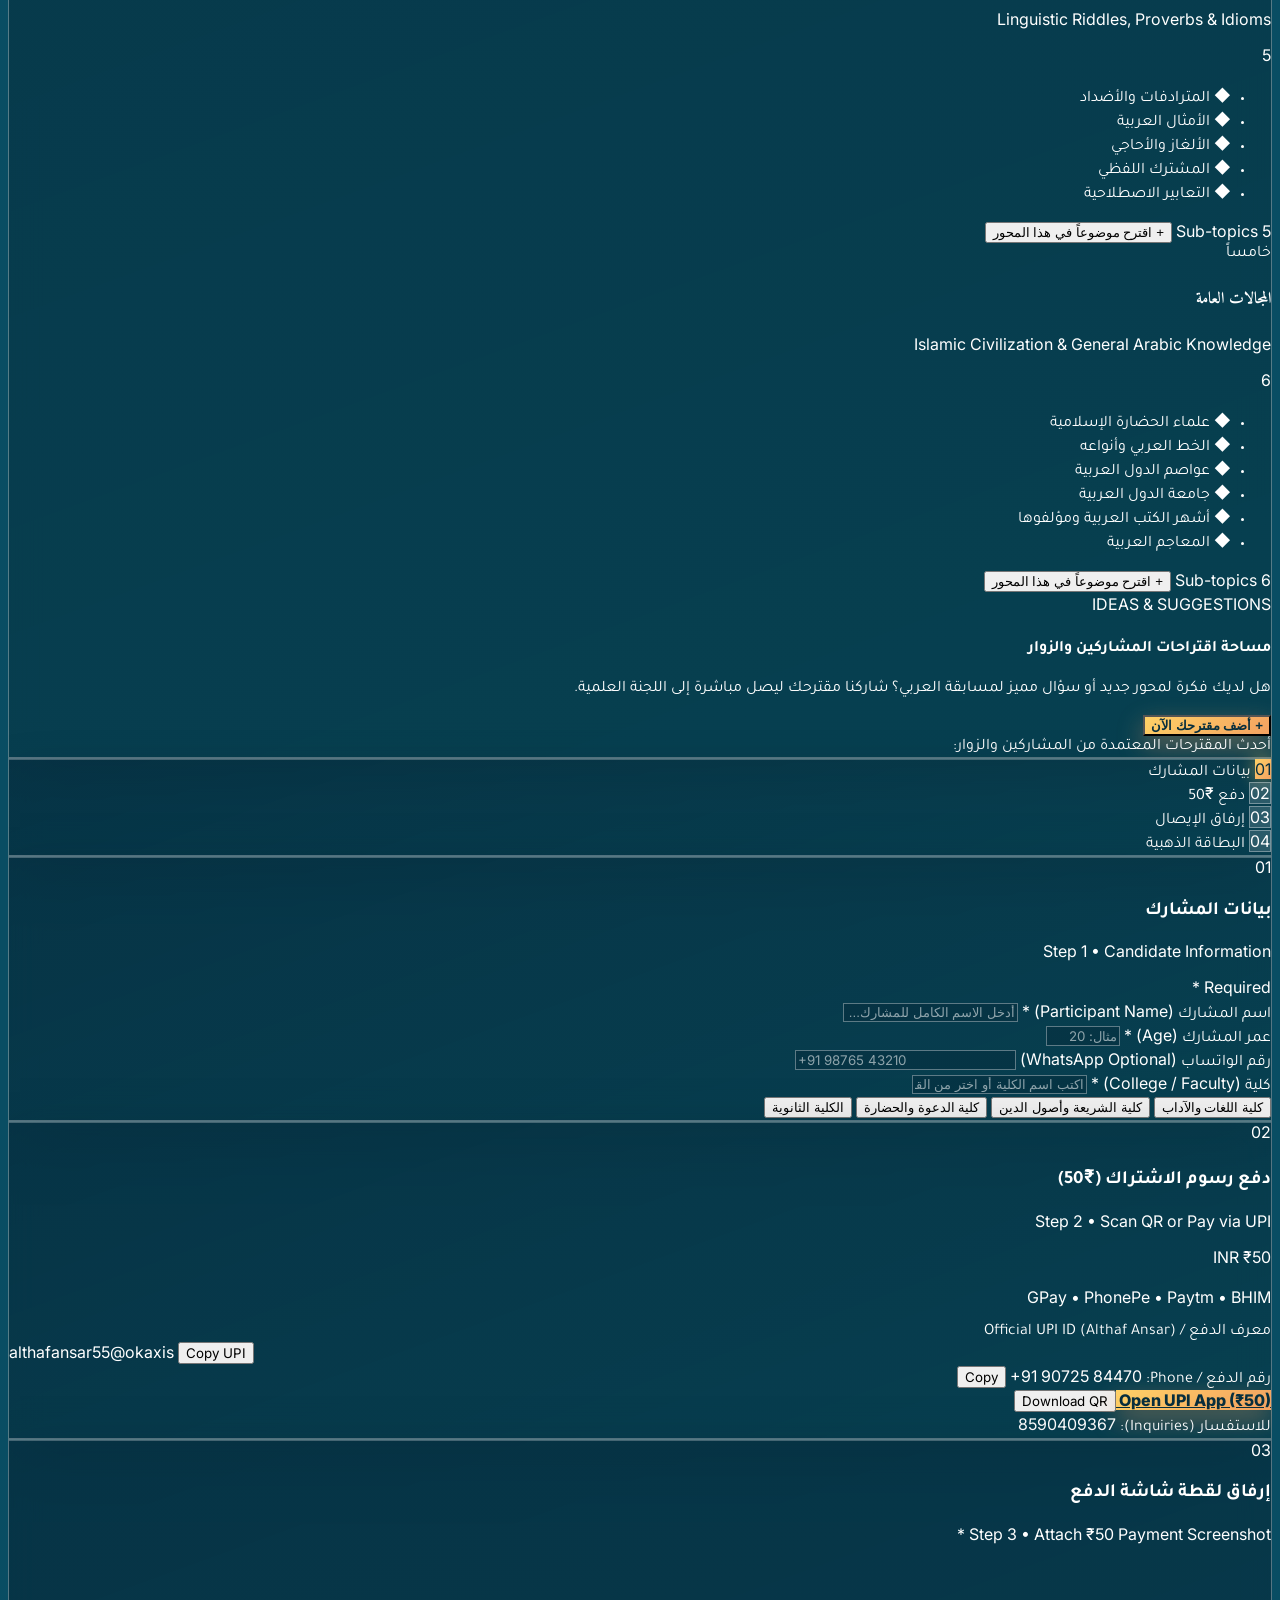
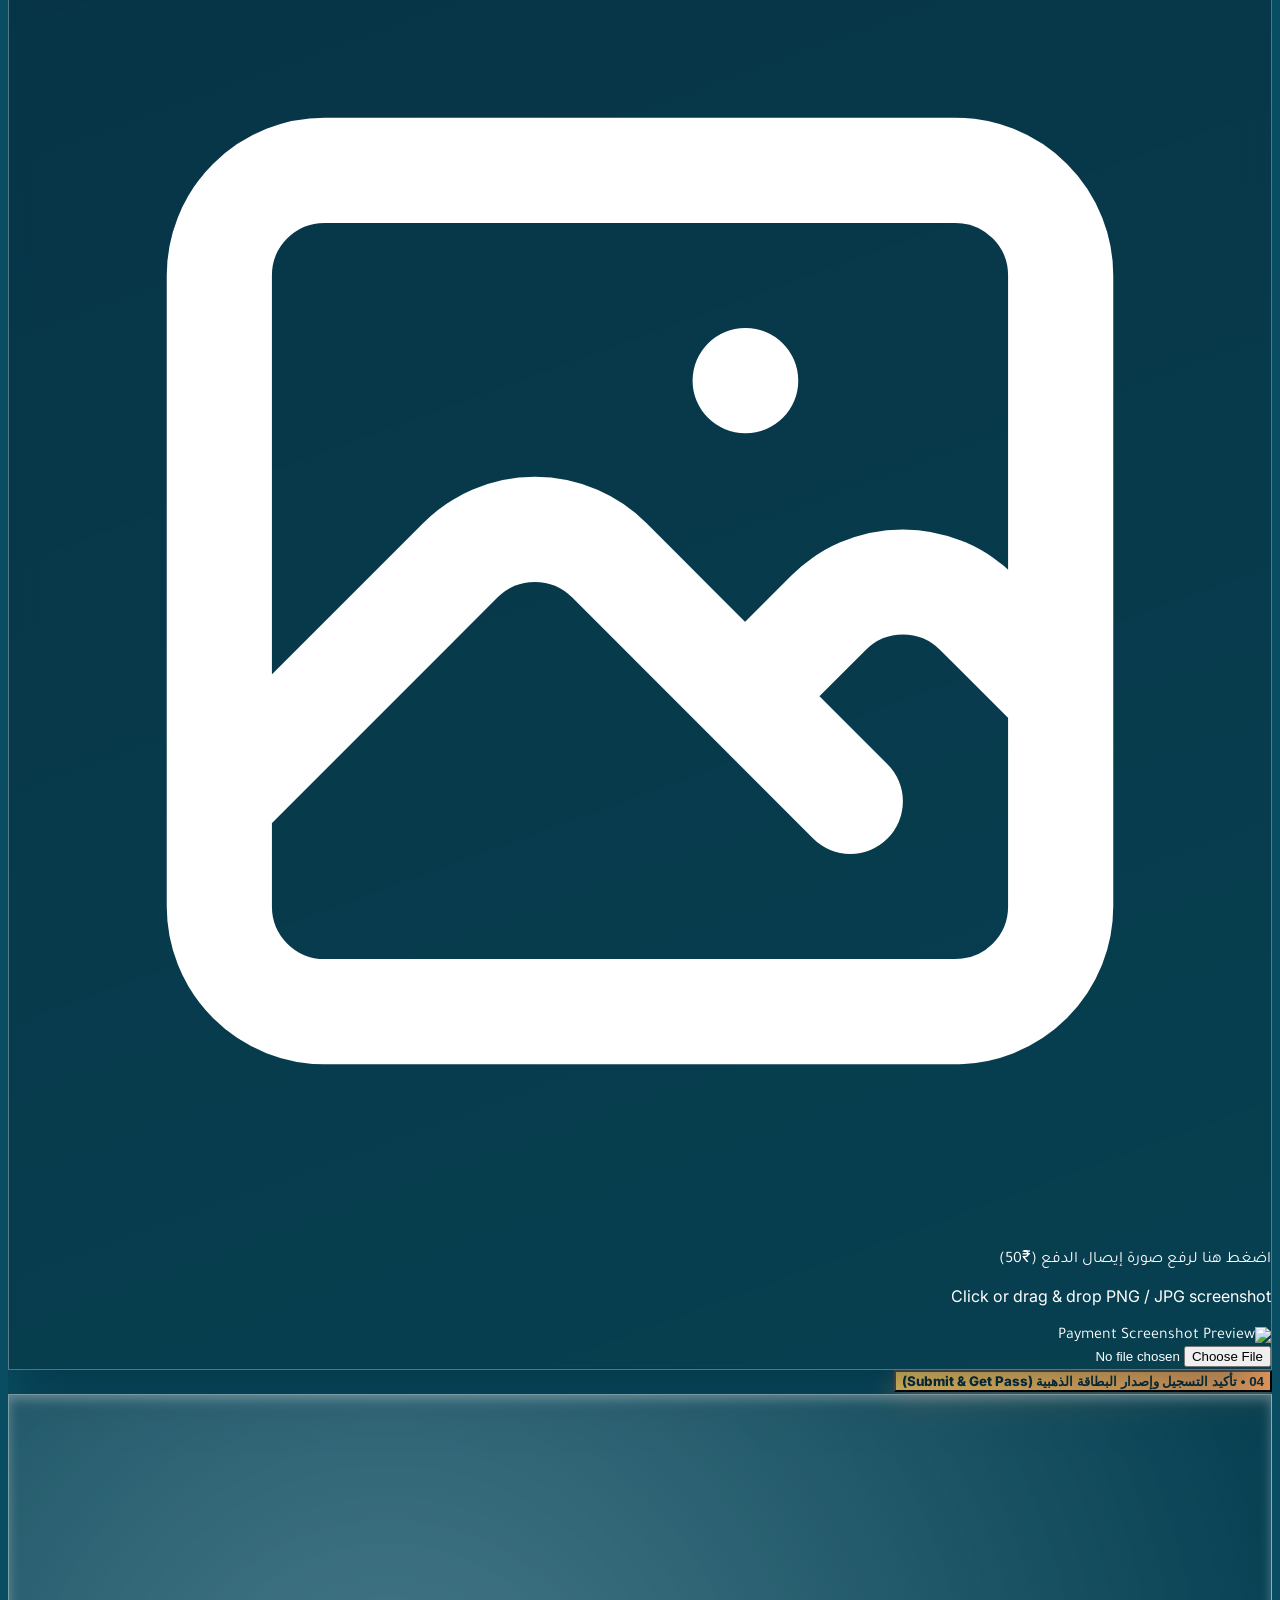
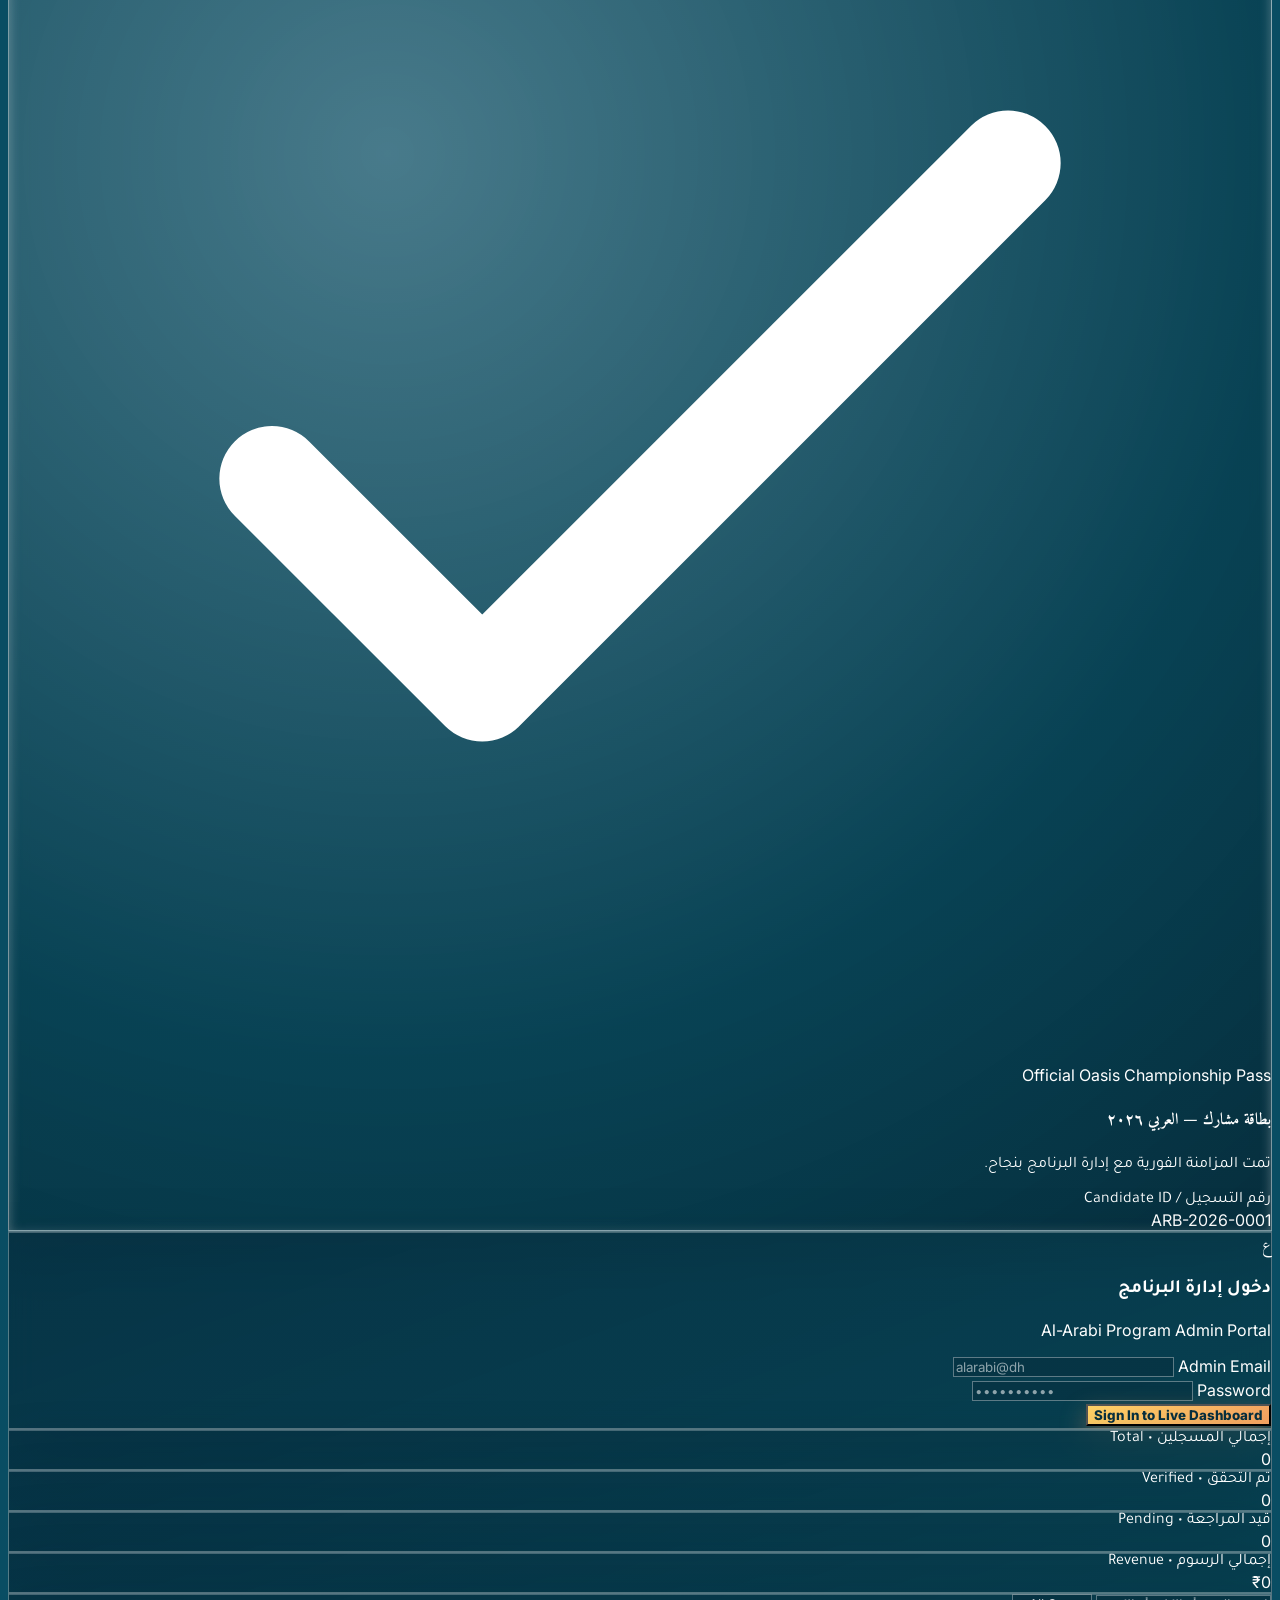
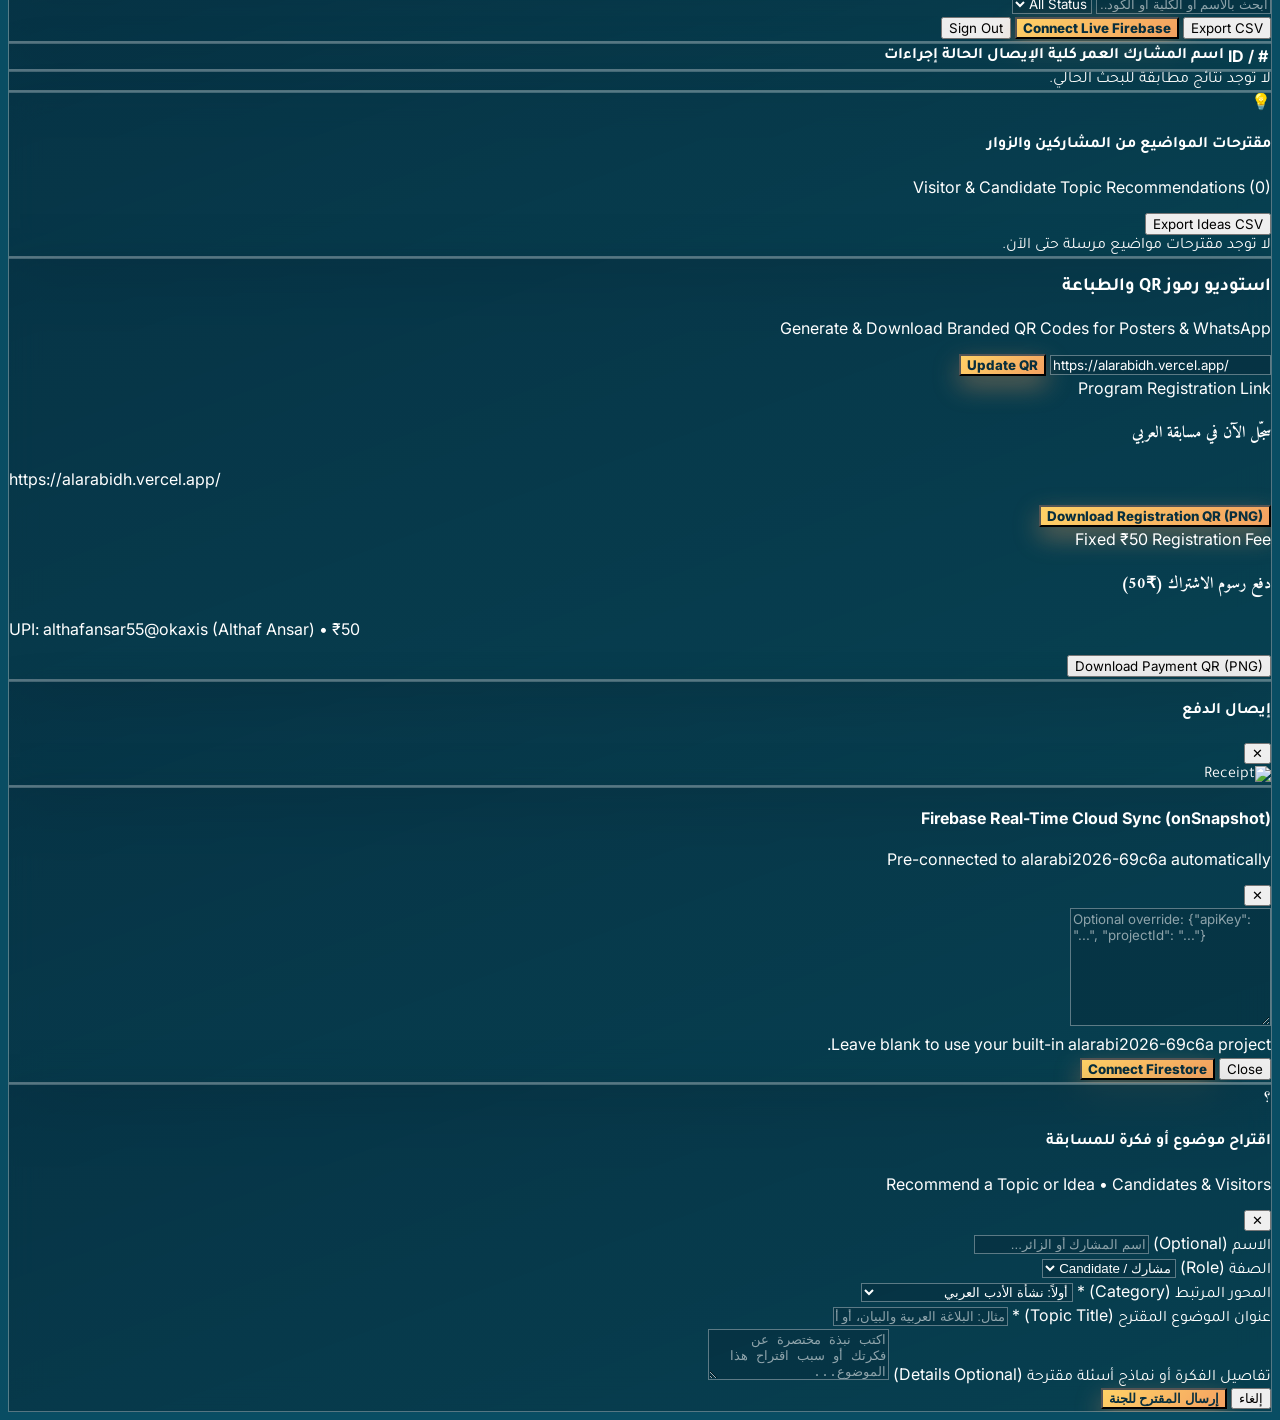
==== commit 6e99ec76: "Add files via upload" ====
--- a/index.html
+++ b/index.html
@@ -150,6 +150,9 @@
         <button id="navRegister" onclick="switchView('register')" class="px-2.5 sm:px-3.5 py-1.5 rounded-full text-[11px] sm:text-sm whitespace-nowrap font-bold transition-all bg-[#FFD166] text-[#082F3E]">
           التسجيل / Register
         </button>
+        <button id="navTopics" onclick="goToTopics()" class="px-2.5 sm:px-3.5 py-1.5 rounded-full text-[11px] sm:text-sm whitespace-nowrap font-medium transition-all text-white/90 hover:text-white">
+          المواضيع / Topics
+        </button>
         <button id="navAdmin" onclick="switchView('admin')" class="px-2.5 sm:px-3.5 py-1.5 rounded-full text-[11px] sm:text-sm whitespace-nowrap font-medium transition-all text-white/90 hover:text-white flex items-center gap-1.5">
           <span>الإدارة / Admin</span>
           <span id="navAdminCount" class="px-1.5 py-0.2 rounded-full bg-white/25 text-white text-[10px] font-latin">0</span>
@@ -264,7 +267,7 @@
             </div>
             <div>
               <h3 class="text-xl sm:text-2xl font-display font-bold text-white">مواضيع مسابقة العربي</h3>
-              <p class="text-xs text-[#FFD166] font-latin">Official Championship Syllabus &amp; Visitor Topic Recommendations</p>
+              <p class="text-xs text-[#FFD166] font-latin">5 Main Categories • 31 Detailed Sub-Topics &amp; Visitor Recommendations</p>
             </div>
           </div>
 
@@ -289,7 +292,237 @@
         </div>
 
         <!-- 5 Topic Categories Grid -->
-        <div id="topicsGrid" class="grid grid-cols-1 md:grid-cols-2 lg:grid-cols-3 gap-4"></div>
+        <div id="topicsGrid" class="grid grid-cols-1 md:grid-cols-2 lg:grid-cols-3 gap-4">
+          <div class="bg-[#062A38]/60 border border-white/25 hover:border-[#FFD166]/65 rounded-2xl p-5 flex flex-col justify-between transition shadow-lg">
+            <div>
+              <div class="flex items-center justify-between gap-2 border-b border-white/15 pb-3 mb-3.5">
+                <div>
+                  <span class="text-[11px] font-bold text-[#FFD166]">أولاً</span>
+                  <h4 class="font-display text-xl font-bold text-white leading-snug">نشأة الأدب العربي</h4>
+                  <p class="text-[11px] text-white/65 font-latin">Origins & Eras of Arabic Literature</p>
+                </div>
+                <span class="px-2.5 py-1 rounded-full bg-[#FFD166]/20 border border-[#FFD166]/40 text-[#FFD166] font-latin text-xs font-bold shrink-0">8</span>
+              </div>
+              <ul class="space-y-2 text-sm text-white/95">
+                  <li class="flex items-start gap-2 bg-white/5 hover:bg-white/10 rounded-xl px-3 py-2 border border-white/10 transition">
+                    <span class="text-[#FFD166] mt-0.5 text-xs shrink-0">◆</span>
+                    <span class="leading-relaxed text-xs sm:text-sm font-medium text-white">المعلقات السبع وأصحابها</span>
+                  </li>
+                  <li class="flex items-start gap-2 bg-white/5 hover:bg-white/10 rounded-xl px-3 py-2 border border-white/10 transition">
+                    <span class="text-[#FFD166] mt-0.5 text-xs shrink-0">◆</span>
+                    <span class="leading-relaxed text-xs sm:text-sm font-medium text-white">الشعراء الصعاليك</span>
+                  </li>
+                  <li class="flex items-start gap-2 bg-white/5 hover:bg-white/10 rounded-xl px-3 py-2 border border-white/10 transition">
+                    <span class="text-[#FFD166] mt-0.5 text-xs shrink-0">◆</span>
+                    <span class="leading-relaxed text-xs sm:text-sm font-medium text-white">شعراء صدر الإسلام والعصر الأموي (حسان، جرير، الفرزدق)</span>
+                  </li>
+                  <li class="flex items-start gap-2 bg-white/5 hover:bg-white/10 rounded-xl px-3 py-2 border border-white/10 transition">
+                    <span class="text-[#FFD166] mt-0.5 text-xs shrink-0">◆</span>
+                    <span class="leading-relaxed text-xs sm:text-sm font-medium text-white">المتنبي وأبو العلاء المعري</span>
+                  </li>
+                  <li class="flex items-start gap-2 bg-white/5 hover:bg-white/10 rounded-xl px-3 py-2 border border-white/10 transition">
+                    <span class="text-[#FFD166] mt-0.5 text-xs shrink-0">◆</span>
+                    <span class="leading-relaxed text-xs sm:text-sm font-medium text-white">الأدب الأندلسي والموشحات</span>
+                  </li>
+                  <li class="flex items-start gap-2 bg-white/5 hover:bg-white/10 rounded-xl px-3 py-2 border border-white/10 transition">
+                    <span class="text-[#FFD166] mt-0.5 text-xs shrink-0">◆</span>
+                    <span class="leading-relaxed text-xs sm:text-sm font-medium text-white">فن المقامات (الهمذاني، الحريري)</span>
+                  </li>
+                  <li class="flex items-start gap-2 bg-white/5 hover:bg-white/10 rounded-xl px-3 py-2 border border-white/10 transition">
+                    <span class="text-[#FFD166] mt-0.5 text-xs shrink-0">◆</span>
+                    <span class="leading-relaxed text-xs sm:text-sm font-medium text-white">الجاحظ وابن المقفع</span>
+                  </li>
+                  <li class="flex items-start gap-2 bg-white/5 hover:bg-white/10 rounded-xl px-3 py-2 border border-white/10 transition">
+                    <span class="text-[#FFD166] mt-0.5 text-xs shrink-0">◆</span>
+                    <span class="leading-relaxed text-xs sm:text-sm font-medium text-white">رواد النهضة الحديثة (شوقي، حافظ، طه حسين، المهجر)</span>
+                  </li>
+              </ul>
+            </div>
+            <div class="pt-4 mt-4 border-t border-white/10 flex items-center justify-between">
+              <span class="text-[11px] text-white/60 font-latin">8 Sub-topics</span>
+              <button type="button" onclick="openRecModal('أولاً: نشأة الأدب العربي')"
+                class="text-xs text-[#FFD166] hover:underline font-semibold flex items-center gap-1">
+                <span>+ اقترح موضوعاً في هذا المحور</span>
+              </button>
+            </div>
+          </div>
+          <div class="bg-[#062A38]/60 border border-white/25 hover:border-[#FFD166]/65 rounded-2xl p-5 flex flex-col justify-between transition shadow-lg">
+            <div>
+              <div class="flex items-center justify-between gap-2 border-b border-white/15 pb-3 mb-3.5">
+                <div>
+                  <span class="text-[11px] font-bold text-[#FFD166]">ثانياً</span>
+                  <h4 class="font-display text-xl font-bold text-white leading-snug">الأدب العربي الهندي</h4>
+                  <p class="text-[11px] text-white/65 font-latin">Indo-Arabic Literature & Heritage</p>
+                </div>
+                <span class="px-2.5 py-1 rounded-full bg-[#FFD166]/20 border border-[#FFD166]/40 text-[#FFD166] font-latin text-xs font-bold shrink-0">6</span>
+              </div>
+              <ul class="space-y-2 text-sm text-white/95">
+                  <li class="flex items-start gap-2 bg-white/5 hover:bg-white/10 rounded-xl px-3 py-2 border border-white/10 transition">
+                    <span class="text-[#FFD166] mt-0.5 text-xs shrink-0">◆</span>
+                    <span class="leading-relaxed text-xs sm:text-sm font-medium text-white">زين الدين المخدوم و«تحفة المجاهدين»</span>
+                  </li>
+                  <li class="flex items-start gap-2 bg-white/5 hover:bg-white/10 rounded-xl px-3 py-2 border border-white/10 transition">
+                    <span class="text-[#FFD166] mt-0.5 text-xs shrink-0">◆</span>
+                    <span class="leading-relaxed text-xs sm:text-sm font-medium text-white">الشاه ولي الله الدهلوي</span>
+                  </li>
+                  <li class="flex items-start gap-2 bg-white/5 hover:bg-white/10 rounded-xl px-3 py-2 border border-white/10 transition">
+                    <span class="text-[#FFD166] mt-0.5 text-xs shrink-0">◆</span>
+                    <span class="leading-relaxed text-xs sm:text-sm font-medium text-white">أبو الحسن علي الندوي وندوة العلماء</span>
+                  </li>
+                  <li class="flex items-start gap-2 bg-white/5 hover:bg-white/10 rounded-xl px-3 py-2 border border-white/10 transition">
+                    <span class="text-[#FFD166] mt-0.5 text-xs shrink-0">◆</span>
+                    <span class="leading-relaxed text-xs sm:text-sm font-medium text-white">دار العلوم ديوبند</span>
+                  </li>
+                  <li class="flex items-start gap-2 bg-white/5 hover:bg-white/10 rounded-xl px-3 py-2 border border-white/10 transition">
+                    <span class="text-[#FFD166] mt-0.5 text-xs shrink-0">◆</span>
+                    <span class="leading-relaxed text-xs sm:text-sm font-medium text-white">الصحافة العربية في الهند</span>
+                  </li>
+                  <li class="flex items-start gap-2 bg-white/5 hover:bg-white/10 rounded-xl px-3 py-2 border border-white/10 transition">
+                    <span class="text-[#FFD166] mt-0.5 text-xs shrink-0">◆</span>
+                    <span class="leading-relaxed text-xs sm:text-sm font-medium text-white">الأدب العربي في كيرالا</span>
+                  </li>
+              </ul>
+            </div>
+            <div class="pt-4 mt-4 border-t border-white/10 flex items-center justify-between">
+              <span class="text-[11px] text-white/60 font-latin">6 Sub-topics</span>
+              <button type="button" onclick="openRecModal('ثانياً: الأدب العربي الهندي')"
+                class="text-xs text-[#FFD166] hover:underline font-semibold flex items-center gap-1">
+                <span>+ اقترح موضوعاً في هذا المحور</span>
+              </button>
+            </div>
+          </div>
+          <div class="bg-[#062A38]/60 border border-white/25 hover:border-[#FFD166]/65 rounded-2xl p-5 flex flex-col justify-between transition shadow-lg">
+            <div>
+              <div class="flex items-center justify-between gap-2 border-b border-white/15 pb-3 mb-3.5">
+                <div>
+                  <span class="text-[11px] font-bold text-[#FFD166]">ثالثاً</span>
+                  <h4 class="font-display text-xl font-bold text-white leading-snug">علم النحو</h4>
+                  <p class="text-[11px] text-white/65 font-latin">Arabic Grammar & Syntax (Al-Nahw)</p>
+                </div>
+                <span class="px-2.5 py-1 rounded-full bg-[#FFD166]/20 border border-[#FFD166]/40 text-[#FFD166] font-latin text-xs font-bold shrink-0">6</span>
+              </div>
+              <ul class="space-y-2 text-sm text-white/95">
+                  <li class="flex items-start gap-2 bg-white/5 hover:bg-white/10 rounded-xl px-3 py-2 border border-white/10 transition">
+                    <span class="text-[#FFD166] mt-0.5 text-xs shrink-0">◆</span>
+                    <span class="leading-relaxed text-xs sm:text-sm font-medium text-white">المرفوعات والمنصوبات والمجرورات</span>
+                  </li>
+                  <li class="flex items-start gap-2 bg-white/5 hover:bg-white/10 rounded-xl px-3 py-2 border border-white/10 transition">
+                    <span class="text-[#FFD166] mt-0.5 text-xs shrink-0">◆</span>
+                    <span class="leading-relaxed text-xs sm:text-sm font-medium text-white">كان وأخواتها وإنّ وأخواتها</span>
+                  </li>
+                  <li class="flex items-start gap-2 bg-white/5 hover:bg-white/10 rounded-xl px-3 py-2 border border-white/10 transition">
+                    <span class="text-[#FFD166] mt-0.5 text-xs shrink-0">◆</span>
+                    <span class="leading-relaxed text-xs sm:text-sm font-medium text-white">الممنوع من الصرف</span>
+                  </li>
+                  <li class="flex items-start gap-2 bg-white/5 hover:bg-white/10 rounded-xl px-3 py-2 border border-white/10 transition">
+                    <span class="text-[#FFD166] mt-0.5 text-xs shrink-0">◆</span>
+                    <span class="leading-relaxed text-xs sm:text-sm font-medium text-white">التوابع (النعت، العطف، التوكيد، البدل)</span>
+                  </li>
+                  <li class="flex items-start gap-2 bg-white/5 hover:bg-white/10 rounded-xl px-3 py-2 border border-white/10 transition">
+                    <span class="text-[#FFD166] mt-0.5 text-xs shrink-0">◆</span>
+                    <span class="leading-relaxed text-xs sm:text-sm font-medium text-white">الإعراب</span>
+                  </li>
+                  <li class="flex items-start gap-2 bg-white/5 hover:bg-white/10 rounded-xl px-3 py-2 border border-white/10 transition">
+                    <span class="text-[#FFD166] mt-0.5 text-xs shrink-0">◆</span>
+                    <span class="leading-relaxed text-xs sm:text-sm font-medium text-white">سيبويه وألفية ابن مالك</span>
+                  </li>
+              </ul>
+            </div>
+            <div class="pt-4 mt-4 border-t border-white/10 flex items-center justify-between">
+              <span class="text-[11px] text-white/60 font-latin">6 Sub-topics</span>
+              <button type="button" onclick="openRecModal('ثالثاً: علم النحو')"
+                class="text-xs text-[#FFD166] hover:underline font-semibold flex items-center gap-1">
+                <span>+ اقترح موضوعاً في هذا المحور</span>
+              </button>
+            </div>
+          </div>
+          <div class="bg-[#062A38]/60 border border-white/25 hover:border-[#FFD166]/65 rounded-2xl p-5 flex flex-col justify-between transition shadow-lg">
+            <div>
+              <div class="flex items-center justify-between gap-2 border-b border-white/15 pb-3 mb-3.5">
+                <div>
+                  <span class="text-[11px] font-bold text-[#FFD166]">رابعاً</span>
+                  <h4 class="font-display text-xl font-bold text-white leading-snug">الألغاز اللغوية</h4>
+                  <p class="text-[11px] text-white/65 font-latin">Linguistic Riddles, Proverbs & Idioms</p>
+                </div>
+                <span class="px-2.5 py-1 rounded-full bg-[#FFD166]/20 border border-[#FFD166]/40 text-[#FFD166] font-latin text-xs font-bold shrink-0">5</span>
+              </div>
+              <ul class="space-y-2 text-sm text-white/95">
+                  <li class="flex items-start gap-2 bg-white/5 hover:bg-white/10 rounded-xl px-3 py-2 border border-white/10 transition">
+                    <span class="text-[#FFD166] mt-0.5 text-xs shrink-0">◆</span>
+                    <span class="leading-relaxed text-xs sm:text-sm font-medium text-white">المترادفات والأضداد</span>
+                  </li>
+                  <li class="flex items-start gap-2 bg-white/5 hover:bg-white/10 rounded-xl px-3 py-2 border border-white/10 transition">
+                    <span class="text-[#FFD166] mt-0.5 text-xs shrink-0">◆</span>
+                    <span class="leading-relaxed text-xs sm:text-sm font-medium text-white">الأمثال العربية</span>
+                  </li>
+                  <li class="flex items-start gap-2 bg-white/5 hover:bg-white/10 rounded-xl px-3 py-2 border border-white/10 transition">
+                    <span class="text-[#FFD166] mt-0.5 text-xs shrink-0">◆</span>
+                    <span class="leading-relaxed text-xs sm:text-sm font-medium text-white">الألغاز والأحاجي</span>
+                  </li>
+                  <li class="flex items-start gap-2 bg-white/5 hover:bg-white/10 rounded-xl px-3 py-2 border border-white/10 transition">
+                    <span class="text-[#FFD166] mt-0.5 text-xs shrink-0">◆</span>
+                    <span class="leading-relaxed text-xs sm:text-sm font-medium text-white">المشترك اللفظي</span>
+                  </li>
+                  <li class="flex items-start gap-2 bg-white/5 hover:bg-white/10 rounded-xl px-3 py-2 border border-white/10 transition">
+                    <span class="text-[#FFD166] mt-0.5 text-xs shrink-0">◆</span>
+                    <span class="leading-relaxed text-xs sm:text-sm font-medium text-white">التعابير الاصطلاحية</span>
+                  </li>
+              </ul>
+            </div>
+            <div class="pt-4 mt-4 border-t border-white/10 flex items-center justify-between">
+              <span class="text-[11px] text-white/60 font-latin">5 Sub-topics</span>
+              <button type="button" onclick="openRecModal('رابعاً: الألغاز اللغوية')"
+                class="text-xs text-[#FFD166] hover:underline font-semibold flex items-center gap-1">
+                <span>+ اقترح موضوعاً في هذا المحور</span>
+              </button>
+            </div>
+          </div>
+          <div class="bg-[#062A38]/60 border border-white/25 hover:border-[#FFD166]/65 rounded-2xl p-5 flex flex-col justify-between transition shadow-lg">
+            <div>
+              <div class="flex items-center justify-between gap-2 border-b border-white/15 pb-3 mb-3.5">
+                <div>
+                  <span class="text-[11px] font-bold text-[#FFD166]">خامساً</span>
+                  <h4 class="font-display text-xl font-bold text-white leading-snug">المجالات العامة</h4>
+                  <p class="text-[11px] text-white/65 font-latin">Islamic Civilization & General Arabic Knowledge</p>
+                </div>
+                <span class="px-2.5 py-1 rounded-full bg-[#FFD166]/20 border border-[#FFD166]/40 text-[#FFD166] font-latin text-xs font-bold shrink-0">6</span>
+              </div>
+              <ul class="space-y-2 text-sm text-white/95">
+                  <li class="flex items-start gap-2 bg-white/5 hover:bg-white/10 rounded-xl px-3 py-2 border border-white/10 transition">
+                    <span class="text-[#FFD166] mt-0.5 text-xs shrink-0">◆</span>
+                    <span class="leading-relaxed text-xs sm:text-sm font-medium text-white">علماء الحضارة الإسلامية</span>
+                  </li>
+                  <li class="flex items-start gap-2 bg-white/5 hover:bg-white/10 rounded-xl px-3 py-2 border border-white/10 transition">
+                    <span class="text-[#FFD166] mt-0.5 text-xs shrink-0">◆</span>
+                    <span class="leading-relaxed text-xs sm:text-sm font-medium text-white">الخط العربي وأنواعه</span>
+                  </li>
+                  <li class="flex items-start gap-2 bg-white/5 hover:bg-white/10 rounded-xl px-3 py-2 border border-white/10 transition">
+                    <span class="text-[#FFD166] mt-0.5 text-xs shrink-0">◆</span>
+                    <span class="leading-relaxed text-xs sm:text-sm font-medium text-white">عواصم الدول العربية</span>
+                  </li>
+                  <li class="flex items-start gap-2 bg-white/5 hover:bg-white/10 rounded-xl px-3 py-2 border border-white/10 transition">
+                    <span class="text-[#FFD166] mt-0.5 text-xs shrink-0">◆</span>
+                    <span class="leading-relaxed text-xs sm:text-sm font-medium text-white">جامعة الدول العربية</span>
+                  </li>
+                  <li class="flex items-start gap-2 bg-white/5 hover:bg-white/10 rounded-xl px-3 py-2 border border-white/10 transition">
+                    <span class="text-[#FFD166] mt-0.5 text-xs shrink-0">◆</span>
+                    <span class="leading-relaxed text-xs sm:text-sm font-medium text-white">أشهر الكتب العربية ومؤلفوها</span>
+                  </li>
+                  <li class="flex items-start gap-2 bg-white/5 hover:bg-white/10 rounded-xl px-3 py-2 border border-white/10 transition">
+                    <span class="text-[#FFD166] mt-0.5 text-xs shrink-0">◆</span>
+                    <span class="leading-relaxed text-xs sm:text-sm font-medium text-white">المعاجم العربية</span>
+                  </li>
+              </ul>
+            </div>
+            <div class="pt-4 mt-4 border-t border-white/10 flex items-center justify-between">
+              <span class="text-[11px] text-white/60 font-latin">6 Sub-topics</span>
+              <button type="button" onclick="openRecModal('خامساً: المجالات العامة')"
+                class="text-xs text-[#FFD166] hover:underline font-semibold flex items-center gap-1">
+                <span>+ اقترح موضوعاً في هذا المحور</span>
+              </button>
+            </div>
+          </div>
+        </div>
 
         <!-- Visitor / Candidate Topic Recommendation Banner & Community Suggestions -->
         <div class="bg-[#062A38]/55 border border-[#FFD166]/35 rounded-2xl p-4 sm:p-6 space-y-4">
@@ -988,6 +1221,12 @@
       try { sessionStorage.removeItem(ADMIN_SESSION_KEY); } catch (e) {}
       syncAdminGate();
       showToast('تم تسجيل الخروج من الإدارة', 'info');
+    }
+
+    function goToTopics() {
+      switchView('register');
+      const sec = document.getElementById('topicsAndRecSection');
+      if (sec) sec.scrollIntoView({ behavior: 'smooth', block: 'start' });
     }
 
     function switchView(view) {
@@ -1491,9 +1730,9 @@
               </div>
               <ul class="space-y-2 text-sm text-white/95">
                 ${matchingItems.map(item => `
-                  <li class="flex items-start gap-2">
-                    <span class="text-[#FFD166] mt-1 text-xs">◆</span>
-                    <span class="leading-relaxed">${escapeHtml(item)}</span>
+                  <li class="flex items-start gap-2 bg-white/5 hover:bg-white/10 rounded-xl px-3 py-2 border border-white/10 transition">
+                    <span class="text-[#FFD166] mt-0.5 text-xs shrink-0">◆</span>
+                    <span class="leading-relaxed text-xs sm:text-sm font-medium text-white">${escapeHtml(item)}</span>
                   </li>
                 `).join('')}
               </ul>
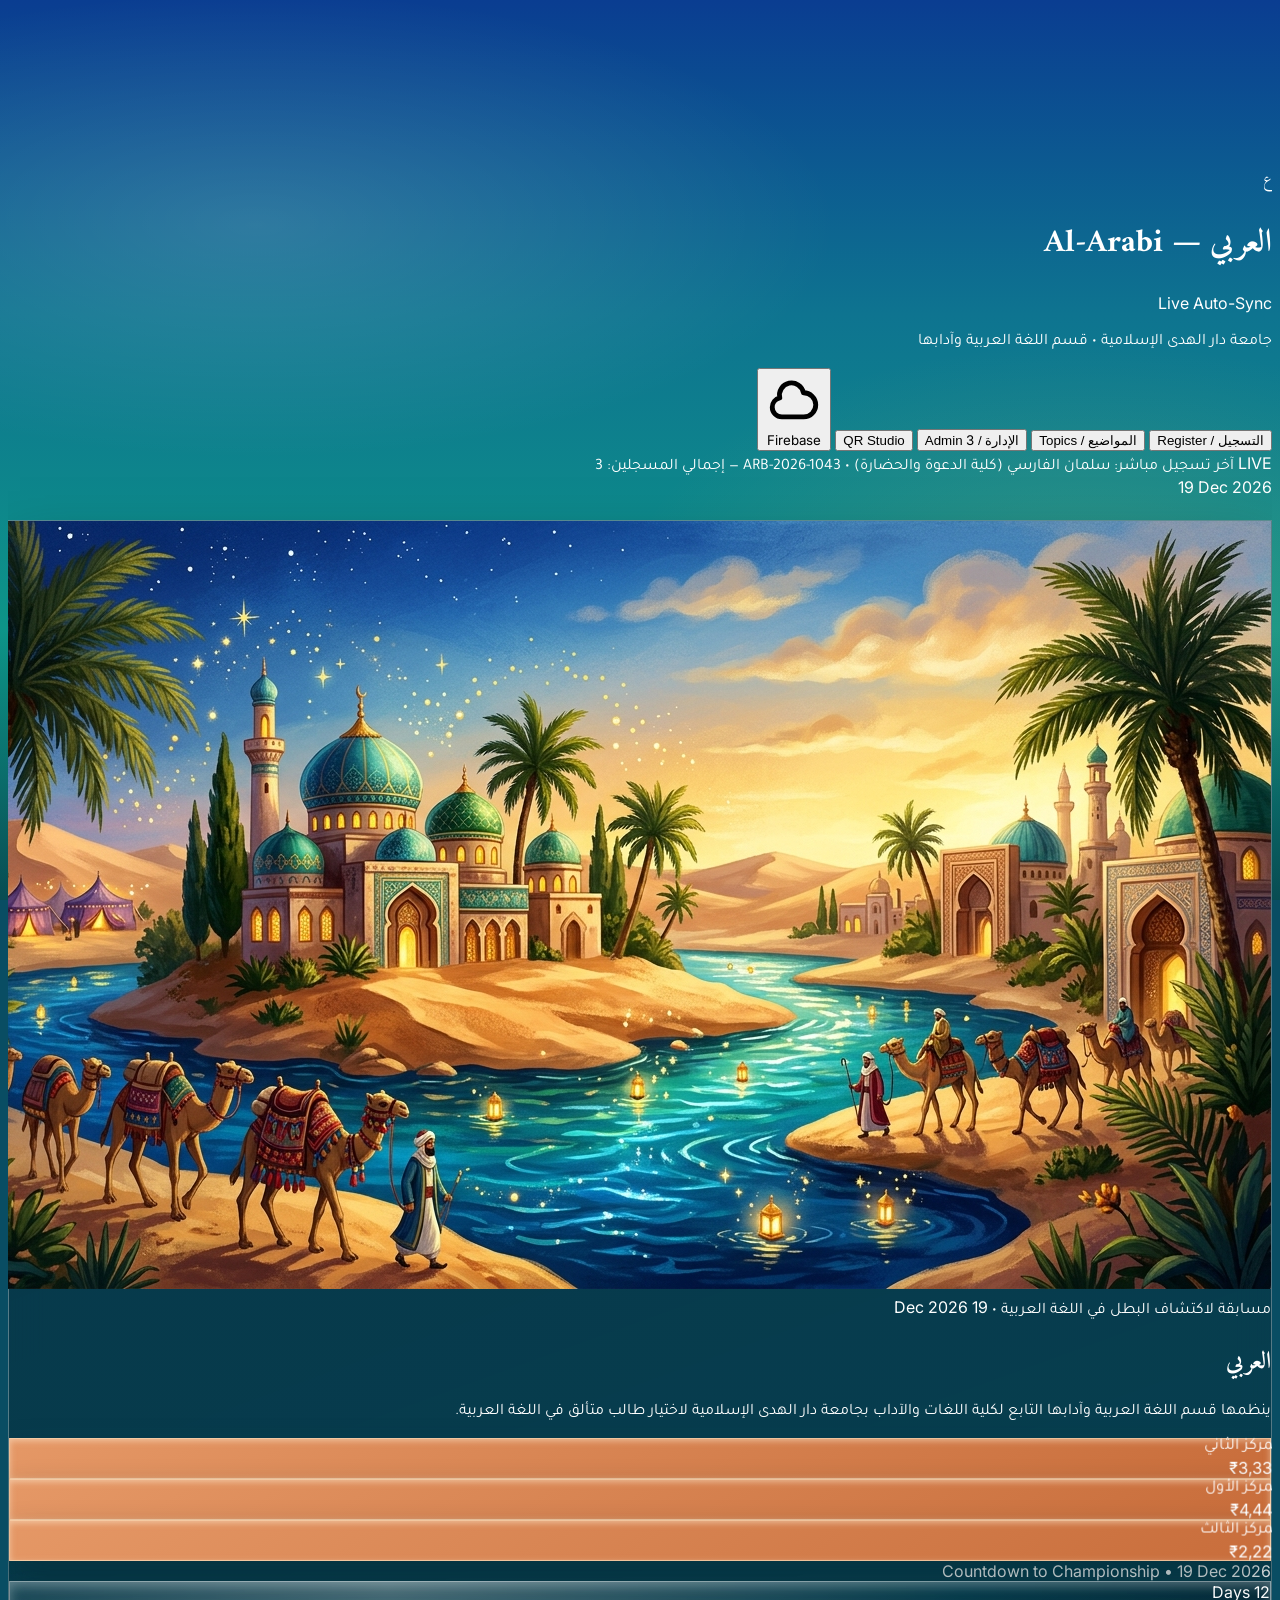
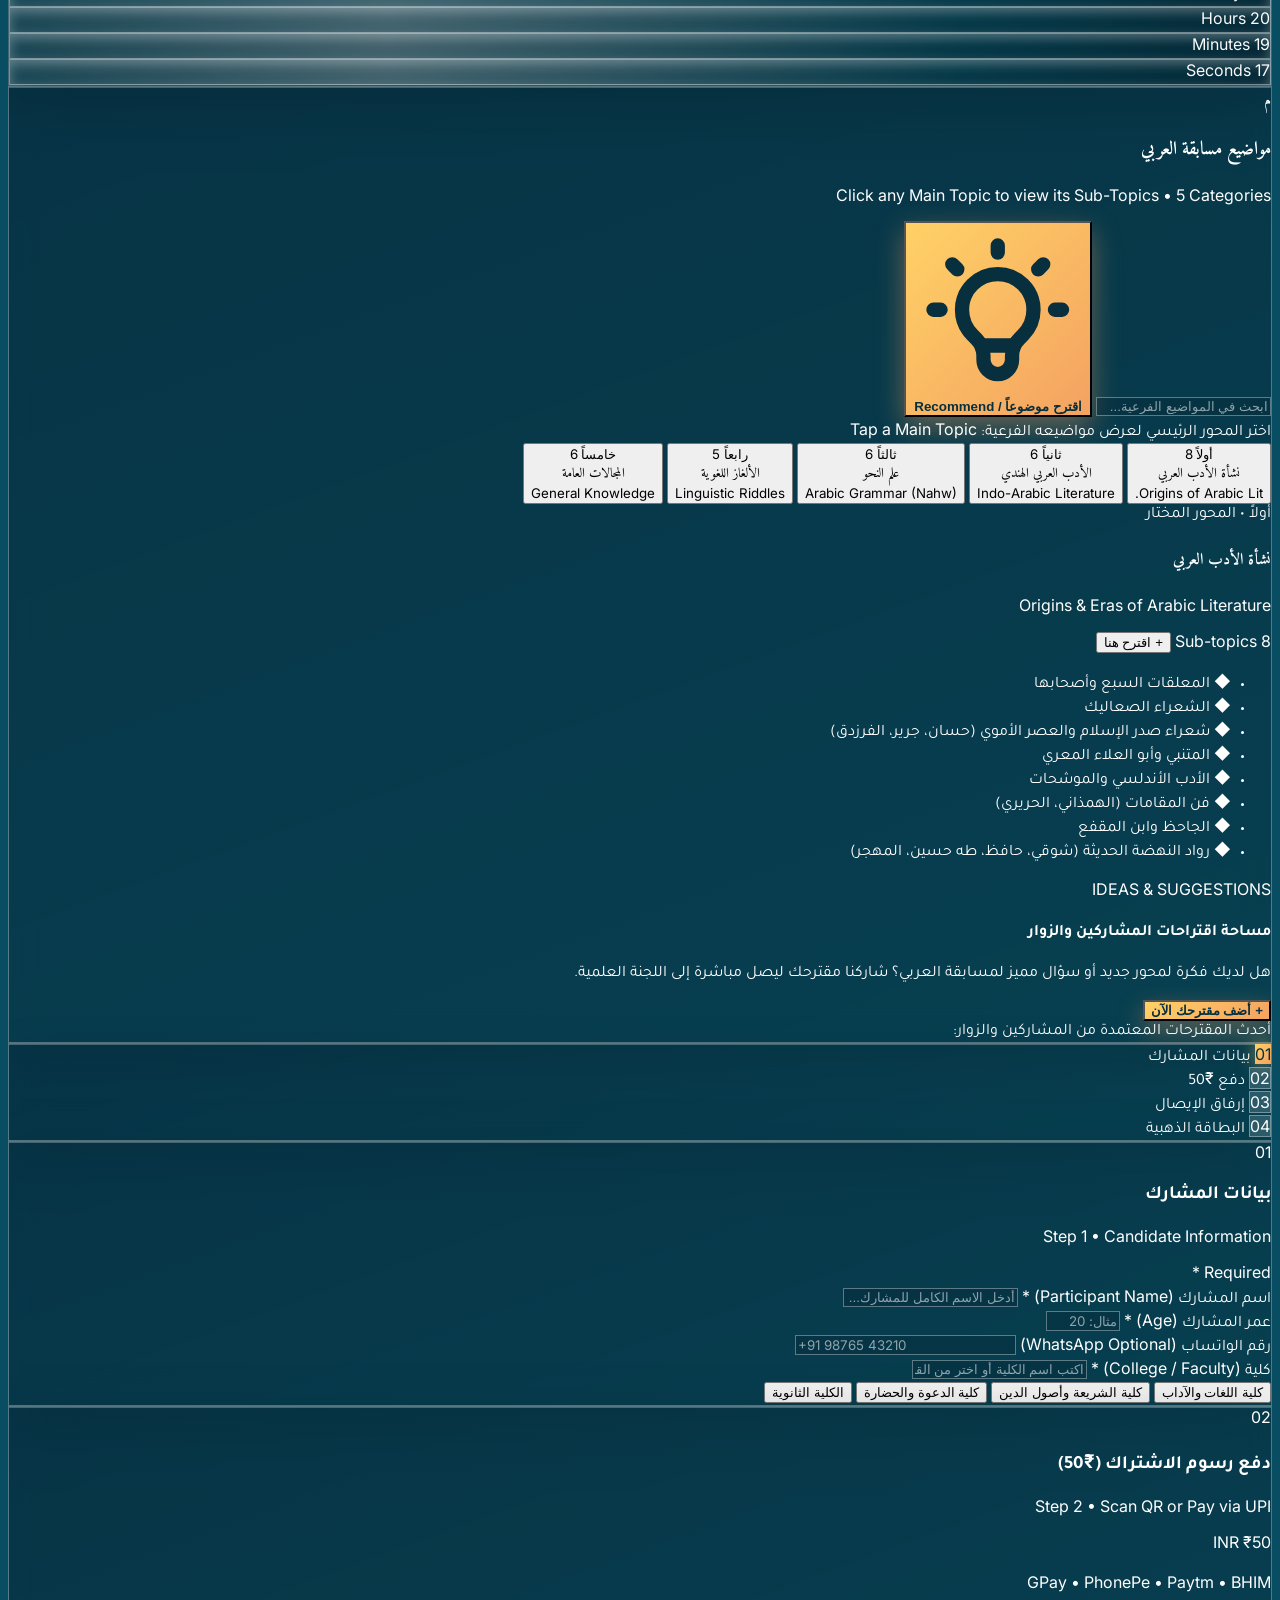
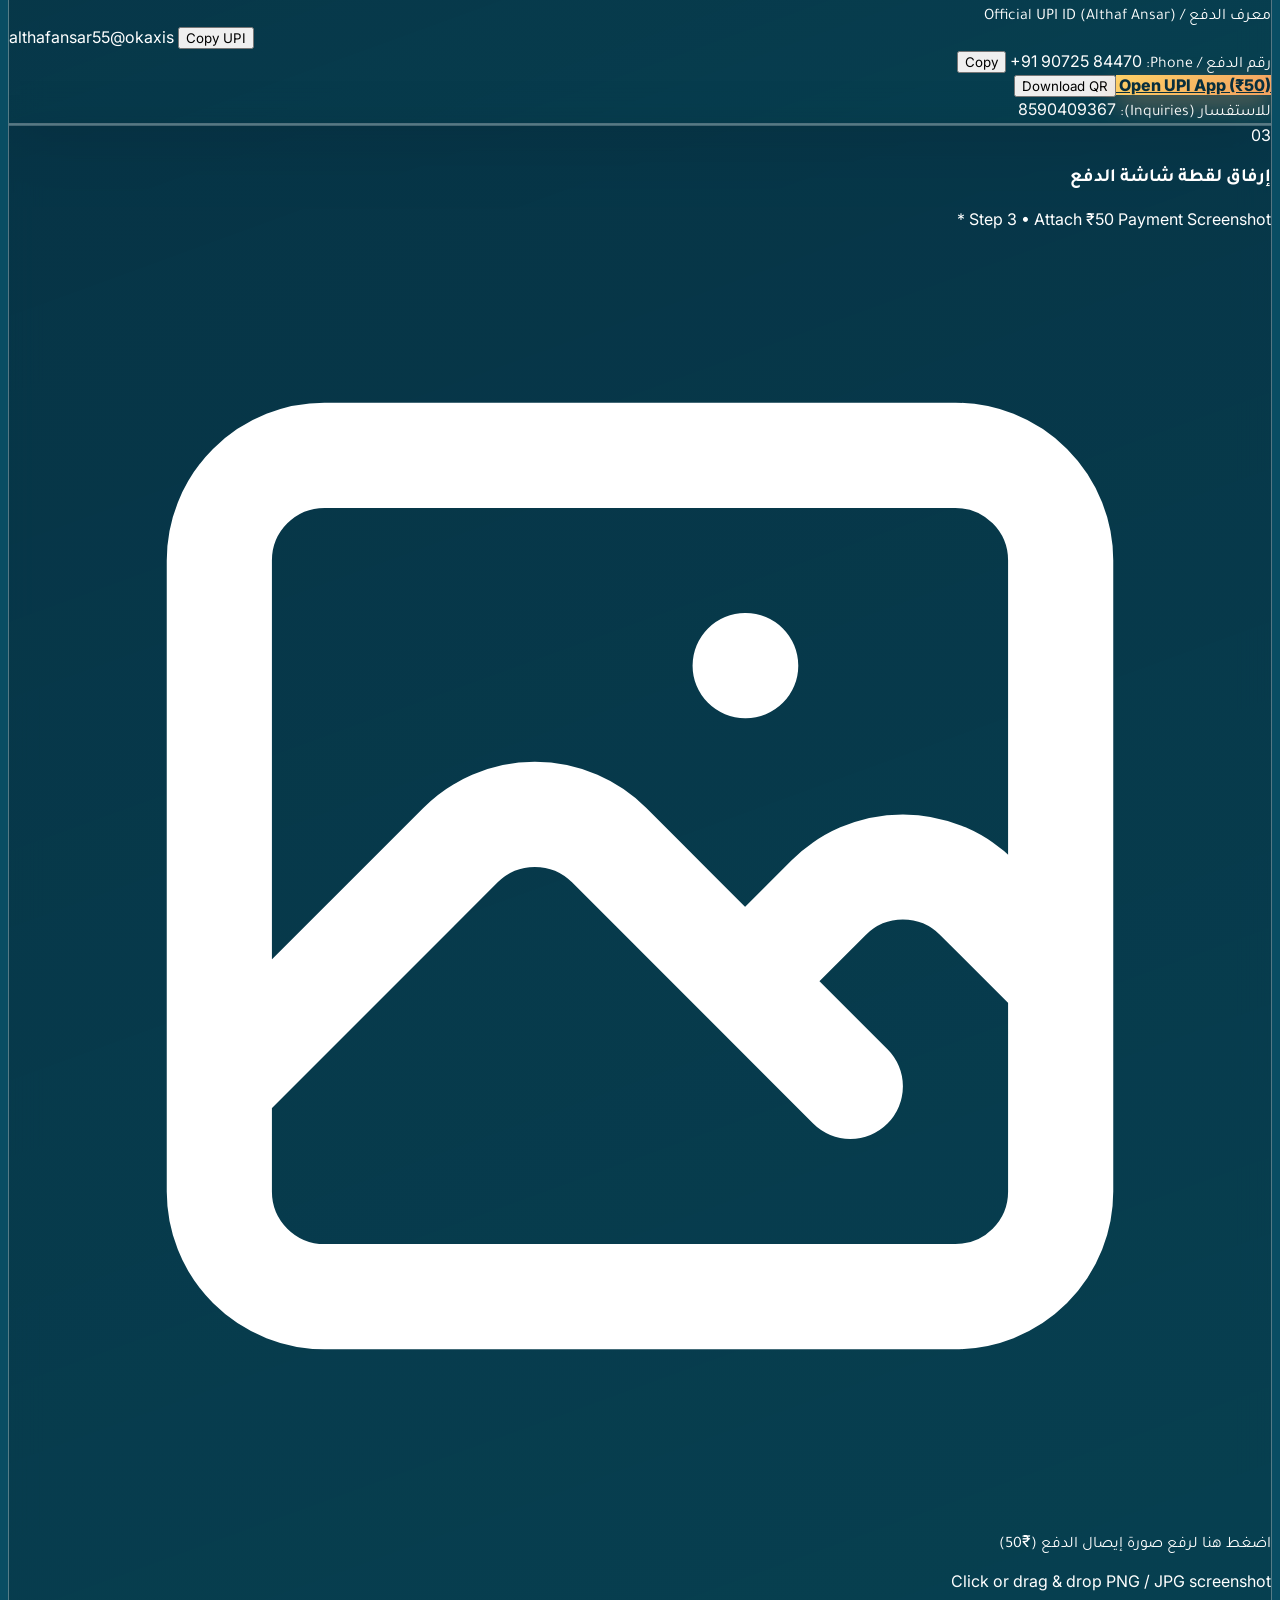
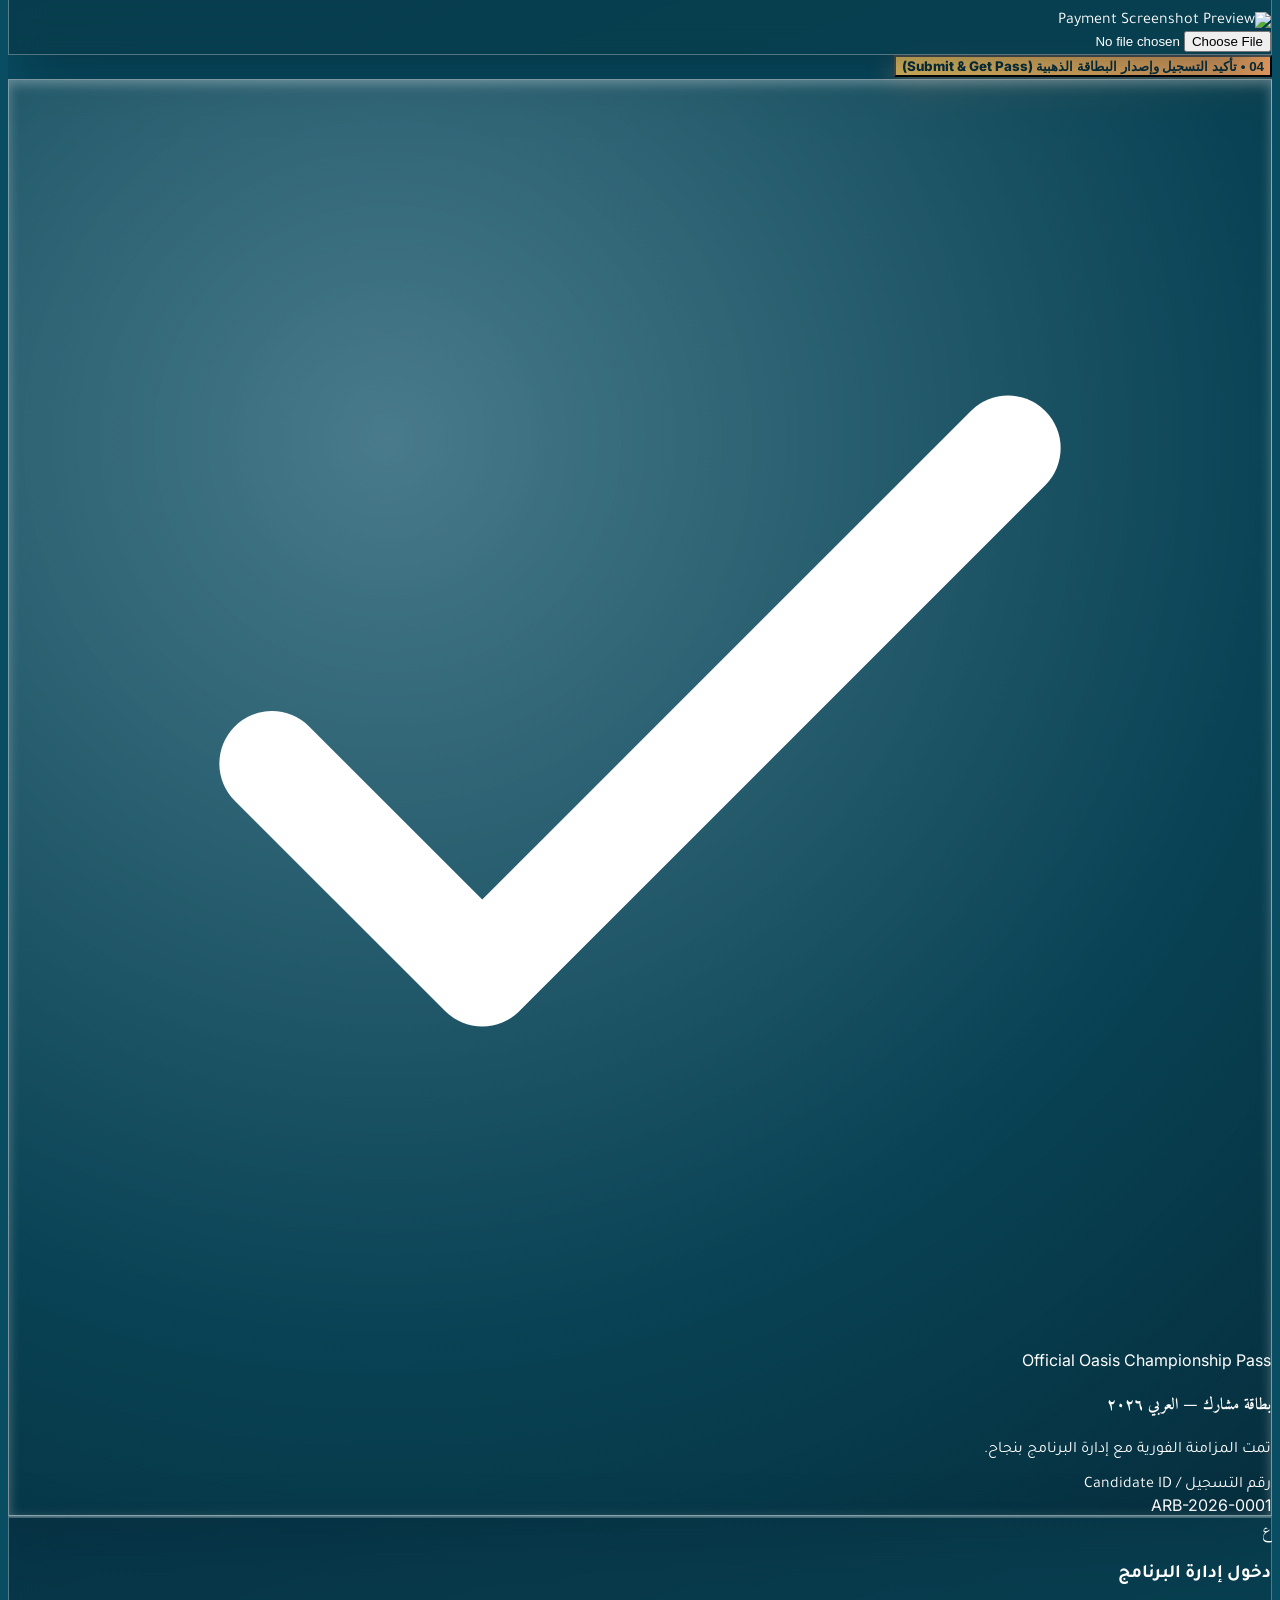
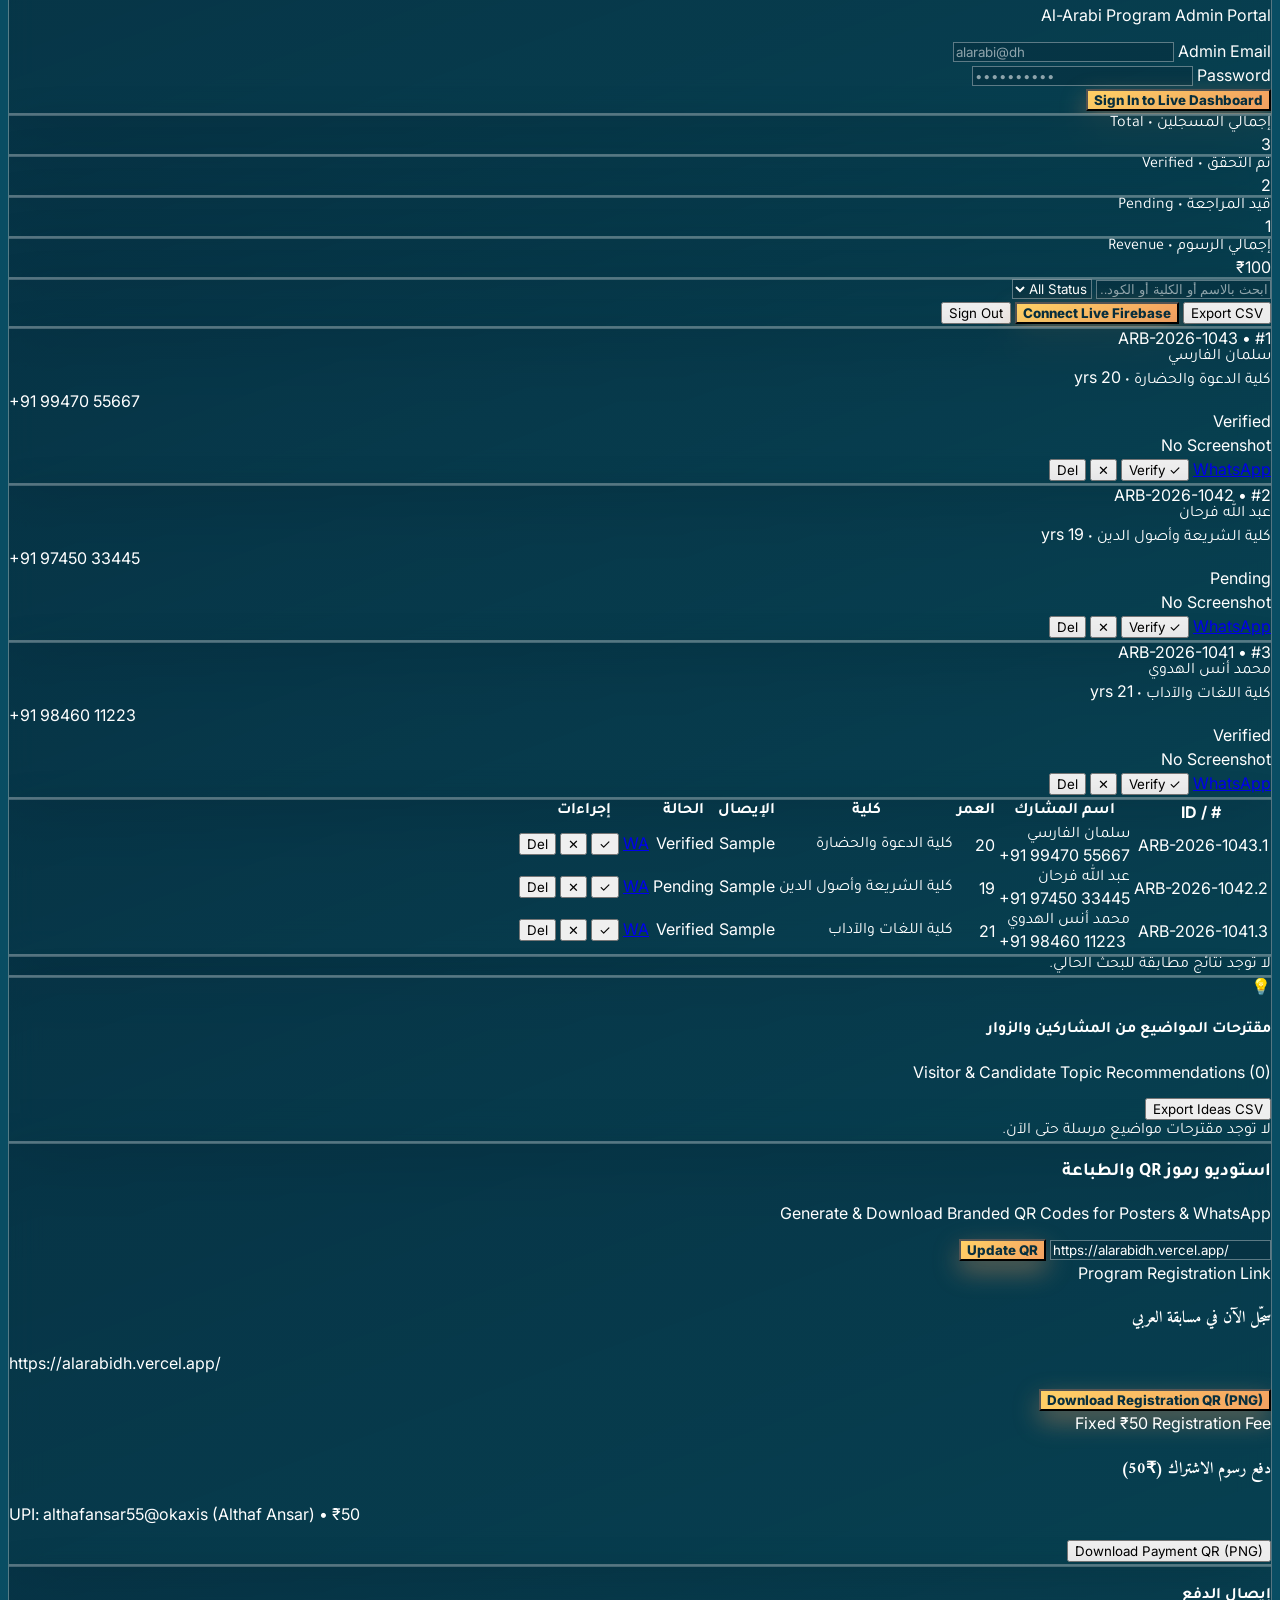
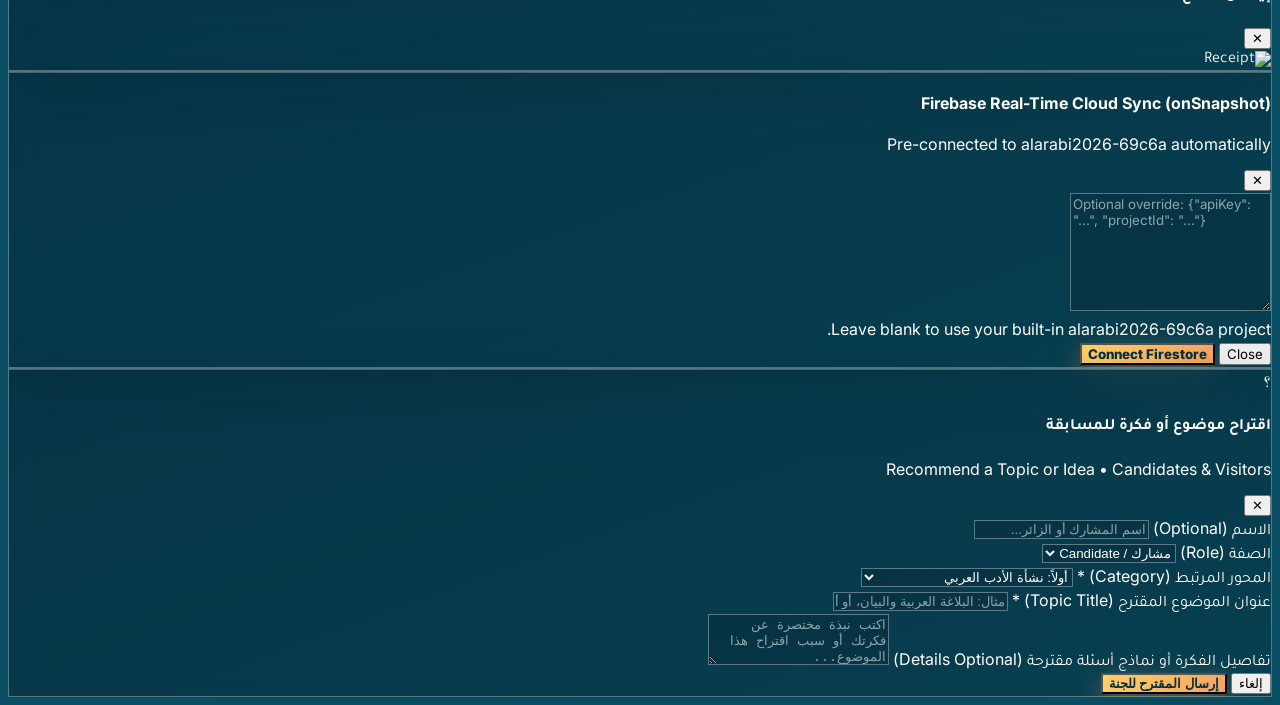
==== commit a665255b: "Add files via upload" ====
--- a/index.html
+++ b/index.html
@@ -267,12 +267,12 @@
             </div>
             <div>
               <h3 class="text-xl sm:text-2xl font-display font-bold text-white">مواضيع مسابقة العربي</h3>
-              <p class="text-xs text-[#FFD166] font-latin">5 Main Categories • 31 Detailed Sub-Topics &amp; Visitor Recommendations</p>
+              <p class="text-xs text-[#FFD166] font-latin">Click any Main Topic to view its Sub-Topics • 5 Categories</p>
             </div>
           </div>
 
           <div class="flex flex-wrap items-center gap-2 w-full sm:w-auto">
-            <input id="topicSearchInput" type="text" oninput="filterTopics()" placeholder="ابحث في المواضيع والمحاور..."
+            <input id="topicSearchInput" type="text" oninput="filterTopics()" placeholder="ابحث في المواضيع الفرعية..."
               class="input-oasis rounded-xl px-3.5 py-2 text-xs sm:text-sm flex-1 sm:w-56" />
             <button type="button" onclick="openRecModal()" class="btn-sun px-4 py-2 rounded-xl text-xs flex items-center gap-1.5 whitespace-nowrap">
               <svg class="w-4 h-4" fill="none" stroke="currentColor" viewBox="0 0 24 24"><path stroke-linecap="round" stroke-linejoin="round" stroke-width="2" d="M9.663 17h4.673M12 3v1m6.364 1.636l-.707.707M21 12h-1M4 12H3m3.343-5.657l-.707-.707m2.828 9.9a5 5 0 117.072 0l-.548.547A3.374 3.374 0 0014 18.469V19a2 2 0 11-4 0v-.531c0-.895-.356-1.754-.988-2.386l-.548-.547z"/></svg>
@@ -281,246 +281,116 @@
           </div>
         </div>
 
-        <!-- Category Filter Pills -->
-        <div class="flex flex-wrap gap-2" id="topicCategoryPills">
-          <button type="button" onclick="selectTopicCat('all')" data-cat="all" class="topic-cat-btn px-3 py-1.5 rounded-full text-xs font-bold bg-[#FFD166] text-[#082F3E] transition">الكل (5 محاور)</button>
-          <button type="button" onclick="selectTopicCat('cat1')" data-cat="cat1" class="topic-cat-btn px-3 py-1.5 rounded-full text-xs font-medium bg-white/15 hover:bg-white/25 border border-white/25 text-white transition">أولاً: نشأة الأدب العربي</button>
-          <button type="button" onclick="selectTopicCat('cat2')" data-cat="cat2" class="topic-cat-btn px-3 py-1.5 rounded-full text-xs font-medium bg-white/15 hover:bg-white/25 border border-white/25 text-white transition">ثانياً: الأدب العربي الهندي</button>
-          <button type="button" onclick="selectTopicCat('cat3')" data-cat="cat3" class="topic-cat-btn px-3 py-1.5 rounded-full text-xs font-medium bg-white/15 hover:bg-white/25 border border-white/25 text-white transition">ثالثاً: علم النحو</button>
-          <button type="button" onclick="selectTopicCat('cat4')" data-cat="cat4" class="topic-cat-btn px-3 py-1.5 rounded-full text-xs font-medium bg-white/15 hover:bg-white/25 border border-white/25 text-white transition">رابعاً: الألغاز اللغوية</button>
-          <button type="button" onclick="selectTopicCat('cat5')" data-cat="cat5" class="topic-cat-btn px-3 py-1.5 rounded-full text-xs font-medium bg-white/15 hover:bg-white/25 border border-white/25 text-white transition">خامساً: المجالات العامة</button>
-        </div>
-
-        <!-- 5 Topic Categories Grid -->
-        <div id="topicsGrid" class="grid grid-cols-1 md:grid-cols-2 lg:grid-cols-3 gap-4">
-          <div class="bg-[#062A38]/60 border border-white/25 hover:border-[#FFD166]/65 rounded-2xl p-5 flex flex-col justify-between transition shadow-lg">
-            <div>
-              <div class="flex items-center justify-between gap-2 border-b border-white/15 pb-3 mb-3.5">
-                <div>
-                  <span class="text-[11px] font-bold text-[#FFD166]">أولاً</span>
-                  <h4 class="font-display text-xl font-bold text-white leading-snug">نشأة الأدب العربي</h4>
-                  <p class="text-[11px] text-white/65 font-latin">Origins & Eras of Arabic Literature</p>
-                </div>
-                <span class="px-2.5 py-1 rounded-full bg-[#FFD166]/20 border border-[#FFD166]/40 text-[#FFD166] font-latin text-xs font-bold shrink-0">8</span>
-              </div>
-              <ul class="space-y-2 text-sm text-white/95">
-                  <li class="flex items-start gap-2 bg-white/5 hover:bg-white/10 rounded-xl px-3 py-2 border border-white/10 transition">
-                    <span class="text-[#FFD166] mt-0.5 text-xs shrink-0">◆</span>
-                    <span class="leading-relaxed text-xs sm:text-sm font-medium text-white">المعلقات السبع وأصحابها</span>
-                  </li>
-                  <li class="flex items-start gap-2 bg-white/5 hover:bg-white/10 rounded-xl px-3 py-2 border border-white/10 transition">
-                    <span class="text-[#FFD166] mt-0.5 text-xs shrink-0">◆</span>
-                    <span class="leading-relaxed text-xs sm:text-sm font-medium text-white">الشعراء الصعاليك</span>
-                  </li>
-                  <li class="flex items-start gap-2 bg-white/5 hover:bg-white/10 rounded-xl px-3 py-2 border border-white/10 transition">
-                    <span class="text-[#FFD166] mt-0.5 text-xs shrink-0">◆</span>
-                    <span class="leading-relaxed text-xs sm:text-sm font-medium text-white">شعراء صدر الإسلام والعصر الأموي (حسان، جرير، الفرزدق)</span>
-                  </li>
-                  <li class="flex items-start gap-2 bg-white/5 hover:bg-white/10 rounded-xl px-3 py-2 border border-white/10 transition">
-                    <span class="text-[#FFD166] mt-0.5 text-xs shrink-0">◆</span>
-                    <span class="leading-relaxed text-xs sm:text-sm font-medium text-white">المتنبي وأبو العلاء المعري</span>
-                  </li>
-                  <li class="flex items-start gap-2 bg-white/5 hover:bg-white/10 rounded-xl px-3 py-2 border border-white/10 transition">
-                    <span class="text-[#FFD166] mt-0.5 text-xs shrink-0">◆</span>
-                    <span class="leading-relaxed text-xs sm:text-sm font-medium text-white">الأدب الأندلسي والموشحات</span>
-                  </li>
-                  <li class="flex items-start gap-2 bg-white/5 hover:bg-white/10 rounded-xl px-3 py-2 border border-white/10 transition">
-                    <span class="text-[#FFD166] mt-0.5 text-xs shrink-0">◆</span>
-                    <span class="leading-relaxed text-xs sm:text-sm font-medium text-white">فن المقامات (الهمذاني، الحريري)</span>
-                  </li>
-                  <li class="flex items-start gap-2 bg-white/5 hover:bg-white/10 rounded-xl px-3 py-2 border border-white/10 transition">
-                    <span class="text-[#FFD166] mt-0.5 text-xs shrink-0">◆</span>
-                    <span class="leading-relaxed text-xs sm:text-sm font-medium text-white">الجاحظ وابن المقفع</span>
-                  </li>
-                  <li class="flex items-start gap-2 bg-white/5 hover:bg-white/10 rounded-xl px-3 py-2 border border-white/10 transition">
-                    <span class="text-[#FFD166] mt-0.5 text-xs shrink-0">◆</span>
-                    <span class="leading-relaxed text-xs sm:text-sm font-medium text-white">رواد النهضة الحديثة (شوقي، حافظ، طه حسين، المهجر)</span>
-                  </li>
-              </ul>
-            </div>
-            <div class="pt-4 mt-4 border-t border-white/10 flex items-center justify-between">
-              <span class="text-[11px] text-white/60 font-latin">8 Sub-topics</span>
-              <button type="button" onclick="openRecModal('أولاً: نشأة الأدب العربي')"
-                class="text-xs text-[#FFD166] hover:underline font-semibold flex items-center gap-1">
-                <span>+ اقترح موضوعاً في هذا المحور</span>
-              </button>
-            </div>
-          </div>
-          <div class="bg-[#062A38]/60 border border-white/25 hover:border-[#FFD166]/65 rounded-2xl p-5 flex flex-col justify-between transition shadow-lg">
-            <div>
-              <div class="flex items-center justify-between gap-2 border-b border-white/15 pb-3 mb-3.5">
-                <div>
-                  <span class="text-[11px] font-bold text-[#FFD166]">ثانياً</span>
-                  <h4 class="font-display text-xl font-bold text-white leading-snug">الأدب العربي الهندي</h4>
-                  <p class="text-[11px] text-white/65 font-latin">Indo-Arabic Literature & Heritage</p>
-                </div>
-                <span class="px-2.5 py-1 rounded-full bg-[#FFD166]/20 border border-[#FFD166]/40 text-[#FFD166] font-latin text-xs font-bold shrink-0">6</span>
-              </div>
-              <ul class="space-y-2 text-sm text-white/95">
-                  <li class="flex items-start gap-2 bg-white/5 hover:bg-white/10 rounded-xl px-3 py-2 border border-white/10 transition">
-                    <span class="text-[#FFD166] mt-0.5 text-xs shrink-0">◆</span>
-                    <span class="leading-relaxed text-xs sm:text-sm font-medium text-white">زين الدين المخدوم و«تحفة المجاهدين»</span>
-                  </li>
-                  <li class="flex items-start gap-2 bg-white/5 hover:bg-white/10 rounded-xl px-3 py-2 border border-white/10 transition">
-                    <span class="text-[#FFD166] mt-0.5 text-xs shrink-0">◆</span>
-                    <span class="leading-relaxed text-xs sm:text-sm font-medium text-white">الشاه ولي الله الدهلوي</span>
-                  </li>
-                  <li class="flex items-start gap-2 bg-white/5 hover:bg-white/10 rounded-xl px-3 py-2 border border-white/10 transition">
-                    <span class="text-[#FFD166] mt-0.5 text-xs shrink-0">◆</span>
-                    <span class="leading-relaxed text-xs sm:text-sm font-medium text-white">أبو الحسن علي الندوي وندوة العلماء</span>
-                  </li>
-                  <li class="flex items-start gap-2 bg-white/5 hover:bg-white/10 rounded-xl px-3 py-2 border border-white/10 transition">
-                    <span class="text-[#FFD166] mt-0.5 text-xs shrink-0">◆</span>
-                    <span class="leading-relaxed text-xs sm:text-sm font-medium text-white">دار العلوم ديوبند</span>
-                  </li>
-                  <li class="flex items-start gap-2 bg-white/5 hover:bg-white/10 rounded-xl px-3 py-2 border border-white/10 transition">
-                    <span class="text-[#FFD166] mt-0.5 text-xs shrink-0">◆</span>
-                    <span class="leading-relaxed text-xs sm:text-sm font-medium text-white">الصحافة العربية في الهند</span>
-                  </li>
-                  <li class="flex items-start gap-2 bg-white/5 hover:bg-white/10 rounded-xl px-3 py-2 border border-white/10 transition">
-                    <span class="text-[#FFD166] mt-0.5 text-xs shrink-0">◆</span>
-                    <span class="leading-relaxed text-xs sm:text-sm font-medium text-white">الأدب العربي في كيرالا</span>
-                  </li>
-              </ul>
-            </div>
-            <div class="pt-4 mt-4 border-t border-white/10 flex items-center justify-between">
-              <span class="text-[11px] text-white/60 font-latin">6 Sub-topics</span>
-              <button type="button" onclick="openRecModal('ثانياً: الأدب العربي الهندي')"
-                class="text-xs text-[#FFD166] hover:underline font-semibold flex items-center gap-1">
-                <span>+ اقترح موضوعاً في هذا المحور</span>
-              </button>
-            </div>
-          </div>
-          <div class="bg-[#062A38]/60 border border-white/25 hover:border-[#FFD166]/65 rounded-2xl p-5 flex flex-col justify-between transition shadow-lg">
-            <div>
-              <div class="flex items-center justify-between gap-2 border-b border-white/15 pb-3 mb-3.5">
-                <div>
-                  <span class="text-[11px] font-bold text-[#FFD166]">ثالثاً</span>
-                  <h4 class="font-display text-xl font-bold text-white leading-snug">علم النحو</h4>
-                  <p class="text-[11px] text-white/65 font-latin">Arabic Grammar & Syntax (Al-Nahw)</p>
-                </div>
-                <span class="px-2.5 py-1 rounded-full bg-[#FFD166]/20 border border-[#FFD166]/40 text-[#FFD166] font-latin text-xs font-bold shrink-0">6</span>
-              </div>
-              <ul class="space-y-2 text-sm text-white/95">
-                  <li class="flex items-start gap-2 bg-white/5 hover:bg-white/10 rounded-xl px-3 py-2 border border-white/10 transition">
-                    <span class="text-[#FFD166] mt-0.5 text-xs shrink-0">◆</span>
-                    <span class="leading-relaxed text-xs sm:text-sm font-medium text-white">المرفوعات والمنصوبات والمجرورات</span>
-                  </li>
-                  <li class="flex items-start gap-2 bg-white/5 hover:bg-white/10 rounded-xl px-3 py-2 border border-white/10 transition">
-                    <span class="text-[#FFD166] mt-0.5 text-xs shrink-0">◆</span>
-                    <span class="leading-relaxed text-xs sm:text-sm font-medium text-white">كان وأخواتها وإنّ وأخواتها</span>
-                  </li>
-                  <li class="flex items-start gap-2 bg-white/5 hover:bg-white/10 rounded-xl px-3 py-2 border border-white/10 transition">
-                    <span class="text-[#FFD166] mt-0.5 text-xs shrink-0">◆</span>
-                    <span class="leading-relaxed text-xs sm:text-sm font-medium text-white">الممنوع من الصرف</span>
-                  </li>
-                  <li class="flex items-start gap-2 bg-white/5 hover:bg-white/10 rounded-xl px-3 py-2 border border-white/10 transition">
-                    <span class="text-[#FFD166] mt-0.5 text-xs shrink-0">◆</span>
-                    <span class="leading-relaxed text-xs sm:text-sm font-medium text-white">التوابع (النعت، العطف، التوكيد، البدل)</span>
-                  </li>
-                  <li class="flex items-start gap-2 bg-white/5 hover:bg-white/10 rounded-xl px-3 py-2 border border-white/10 transition">
-                    <span class="text-[#FFD166] mt-0.5 text-xs shrink-0">◆</span>
-                    <span class="leading-relaxed text-xs sm:text-sm font-medium text-white">الإعراب</span>
-                  </li>
-                  <li class="flex items-start gap-2 bg-white/5 hover:bg-white/10 rounded-xl px-3 py-2 border border-white/10 transition">
-                    <span class="text-[#FFD166] mt-0.5 text-xs shrink-0">◆</span>
-                    <span class="leading-relaxed text-xs sm:text-sm font-medium text-white">سيبويه وألفية ابن مالك</span>
-                  </li>
-              </ul>
-            </div>
-            <div class="pt-4 mt-4 border-t border-white/10 flex items-center justify-between">
-              <span class="text-[11px] text-white/60 font-latin">6 Sub-topics</span>
-              <button type="button" onclick="openRecModal('ثالثاً: علم النحو')"
-                class="text-xs text-[#FFD166] hover:underline font-semibold flex items-center gap-1">
-                <span>+ اقترح موضوعاً في هذا المحور</span>
-              </button>
-            </div>
-          </div>
-          <div class="bg-[#062A38]/60 border border-white/25 hover:border-[#FFD166]/65 rounded-2xl p-5 flex flex-col justify-between transition shadow-lg">
-            <div>
-              <div class="flex items-center justify-between gap-2 border-b border-white/15 pb-3 mb-3.5">
-                <div>
-                  <span class="text-[11px] font-bold text-[#FFD166]">رابعاً</span>
-                  <h4 class="font-display text-xl font-bold text-white leading-snug">الألغاز اللغوية</h4>
-                  <p class="text-[11px] text-white/65 font-latin">Linguistic Riddles, Proverbs & Idioms</p>
-                </div>
-                <span class="px-2.5 py-1 rounded-full bg-[#FFD166]/20 border border-[#FFD166]/40 text-[#FFD166] font-latin text-xs font-bold shrink-0">5</span>
-              </div>
-              <ul class="space-y-2 text-sm text-white/95">
-                  <li class="flex items-start gap-2 bg-white/5 hover:bg-white/10 rounded-xl px-3 py-2 border border-white/10 transition">
-                    <span class="text-[#FFD166] mt-0.5 text-xs shrink-0">◆</span>
-                    <span class="leading-relaxed text-xs sm:text-sm font-medium text-white">المترادفات والأضداد</span>
-                  </li>
-                  <li class="flex items-start gap-2 bg-white/5 hover:bg-white/10 rounded-xl px-3 py-2 border border-white/10 transition">
-                    <span class="text-[#FFD166] mt-0.5 text-xs shrink-0">◆</span>
-                    <span class="leading-relaxed text-xs sm:text-sm font-medium text-white">الأمثال العربية</span>
-                  </li>
-                  <li class="flex items-start gap-2 bg-white/5 hover:bg-white/10 rounded-xl px-3 py-2 border border-white/10 transition">
-                    <span class="text-[#FFD166] mt-0.5 text-xs shrink-0">◆</span>
-                    <span class="leading-relaxed text-xs sm:text-sm font-medium text-white">الألغاز والأحاجي</span>
-                  </li>
-                  <li class="flex items-start gap-2 bg-white/5 hover:bg-white/10 rounded-xl px-3 py-2 border border-white/10 transition">
-                    <span class="text-[#FFD166] mt-0.5 text-xs shrink-0">◆</span>
-                    <span class="leading-relaxed text-xs sm:text-sm font-medium text-white">المشترك اللفظي</span>
-                  </li>
-                  <li class="flex items-start gap-2 bg-white/5 hover:bg-white/10 rounded-xl px-3 py-2 border border-white/10 transition">
-                    <span class="text-[#FFD166] mt-0.5 text-xs shrink-0">◆</span>
-                    <span class="leading-relaxed text-xs sm:text-sm font-medium text-white">التعابير الاصطلاحية</span>
-                  </li>
-              </ul>
-            </div>
-            <div class="pt-4 mt-4 border-t border-white/10 flex items-center justify-between">
-              <span class="text-[11px] text-white/60 font-latin">5 Sub-topics</span>
-              <button type="button" onclick="openRecModal('رابعاً: الألغاز اللغوية')"
-                class="text-xs text-[#FFD166] hover:underline font-semibold flex items-center gap-1">
-                <span>+ اقترح موضوعاً في هذا المحور</span>
-              </button>
-            </div>
-          </div>
-          <div class="bg-[#062A38]/60 border border-white/25 hover:border-[#FFD166]/65 rounded-2xl p-5 flex flex-col justify-between transition shadow-lg">
-            <div>
-              <div class="flex items-center justify-between gap-2 border-b border-white/15 pb-3 mb-3.5">
-                <div>
-                  <span class="text-[11px] font-bold text-[#FFD166]">خامساً</span>
-                  <h4 class="font-display text-xl font-bold text-white leading-snug">المجالات العامة</h4>
-                  <p class="text-[11px] text-white/65 font-latin">Islamic Civilization & General Arabic Knowledge</p>
-                </div>
-                <span class="px-2.5 py-1 rounded-full bg-[#FFD166]/20 border border-[#FFD166]/40 text-[#FFD166] font-latin text-xs font-bold shrink-0">6</span>
-              </div>
-              <ul class="space-y-2 text-sm text-white/95">
-                  <li class="flex items-start gap-2 bg-white/5 hover:bg-white/10 rounded-xl px-3 py-2 border border-white/10 transition">
-                    <span class="text-[#FFD166] mt-0.5 text-xs shrink-0">◆</span>
-                    <span class="leading-relaxed text-xs sm:text-sm font-medium text-white">علماء الحضارة الإسلامية</span>
-                  </li>
-                  <li class="flex items-start gap-2 bg-white/5 hover:bg-white/10 rounded-xl px-3 py-2 border border-white/10 transition">
-                    <span class="text-[#FFD166] mt-0.5 text-xs shrink-0">◆</span>
-                    <span class="leading-relaxed text-xs sm:text-sm font-medium text-white">الخط العربي وأنواعه</span>
-                  </li>
-                  <li class="flex items-start gap-2 bg-white/5 hover:bg-white/10 rounded-xl px-3 py-2 border border-white/10 transition">
-                    <span class="text-[#FFD166] mt-0.5 text-xs shrink-0">◆</span>
-                    <span class="leading-relaxed text-xs sm:text-sm font-medium text-white">عواصم الدول العربية</span>
-                  </li>
-                  <li class="flex items-start gap-2 bg-white/5 hover:bg-white/10 rounded-xl px-3 py-2 border border-white/10 transition">
-                    <span class="text-[#FFD166] mt-0.5 text-xs shrink-0">◆</span>
-                    <span class="leading-relaxed text-xs sm:text-sm font-medium text-white">جامعة الدول العربية</span>
-                  </li>
-                  <li class="flex items-start gap-2 bg-white/5 hover:bg-white/10 rounded-xl px-3 py-2 border border-white/10 transition">
-                    <span class="text-[#FFD166] mt-0.5 text-xs shrink-0">◆</span>
-                    <span class="leading-relaxed text-xs sm:text-sm font-medium text-white">أشهر الكتب العربية ومؤلفوها</span>
-                  </li>
-                  <li class="flex items-start gap-2 bg-white/5 hover:bg-white/10 rounded-xl px-3 py-2 border border-white/10 transition">
-                    <span class="text-[#FFD166] mt-0.5 text-xs shrink-0">◆</span>
-                    <span class="leading-relaxed text-xs sm:text-sm font-medium text-white">المعاجم العربية</span>
-                  </li>
-              </ul>
-            </div>
-            <div class="pt-4 mt-4 border-t border-white/10 flex items-center justify-between">
-              <span class="text-[11px] text-white/60 font-latin">6 Sub-topics</span>
-              <button type="button" onclick="openRecModal('خامساً: المجالات العامة')"
-                class="text-xs text-[#FFD166] hover:underline font-semibold flex items-center gap-1">
-                <span>+ اقترح موضوعاً في هذا المحور</span>
-              </button>
-            </div>
+        <!-- Interactive 5 Main Topics Selector Grid -->
+        <div>
+          <div class="text-xs text-white/80 mb-3 flex items-center justify-between">
+            <span>اختر المحور الرئيسي لعرض مواضيعه الفرعية:</span>
+            <span class="font-latin text-[11px] text-[#FFD166]">Tap a Main Topic</span>
+          </div>
+          <div id="mainTopicsSelector" class="grid grid-cols-1 sm:grid-cols-2 lg:grid-cols-5 gap-2.5">
+            <button type="button" onclick="selectTopicCat('cat1')" data-cat="cat1"
+              class="topic-cat-btn text-right rounded-2xl p-3.5 border transition-all bg-[#FFD166] text-[#082F3E] border-[#FFD166] shadow-lg">
+              <div class="flex items-center justify-between">
+                <span class="text-[11px] font-bold opacity-85">أولاً</span>
+                <span class="px-2 py-0.5 rounded-full text-[10px] font-latin font-bold bg-[#082F3E]/15">8</span>
+              </div>
+              <div class="font-display text-base font-bold mt-1 leading-snug">نشأة الأدب العربي</div>
+              <div class="text-[10px] font-latin opacity-80 mt-0.5 truncate">Origins of Arabic Lit.</div>
+            </button>
+
+            <button type="button" onclick="selectTopicCat('cat2')" data-cat="cat2"
+              class="topic-cat-btn text-right rounded-2xl p-3.5 border transition-all bg-[#062A38]/60 hover:bg-white/15 text-white border-white/25">
+              <div class="flex items-center justify-between">
+                <span class="text-[11px] font-bold text-[#FFD166]">ثانياً</span>
+                <span class="px-2 py-0.5 rounded-full text-[10px] font-latin font-bold bg-white/15 text-[#FFD166]">6</span>
+              </div>
+              <div class="font-display text-base font-bold mt-1 leading-snug">الأدب العربي الهندي</div>
+              <div class="text-[10px] font-latin text-white/65 mt-0.5 truncate">Indo-Arabic Literature</div>
+            </button>
+
+            <button type="button" onclick="selectTopicCat('cat3')" data-cat="cat3"
+              class="topic-cat-btn text-right rounded-2xl p-3.5 border transition-all bg-[#062A38]/60 hover:bg-white/15 text-white border-white/25">
+              <div class="flex items-center justify-between">
+                <span class="text-[11px] font-bold text-[#FFD166]">ثالثاً</span>
+                <span class="px-2 py-0.5 rounded-full text-[10px] font-latin font-bold bg-white/15 text-[#FFD166]">6</span>
+              </div>
+              <div class="font-display text-base font-bold mt-1 leading-snug">علم النحو</div>
+              <div class="text-[10px] font-latin text-white/65 mt-0.5 truncate">Arabic Grammar (Nahw)</div>
+            </button>
+
+            <button type="button" onclick="selectTopicCat('cat4')" data-cat="cat4"
+              class="topic-cat-btn text-right rounded-2xl p-3.5 border transition-all bg-[#062A38]/60 hover:bg-white/15 text-white border-white/25">
+              <div class="flex items-center justify-between">
+                <span class="text-[11px] font-bold text-[#FFD166]">رابعاً</span>
+                <span class="px-2 py-0.5 rounded-full text-[10px] font-latin font-bold bg-white/15 text-[#FFD166]">5</span>
+              </div>
+              <div class="font-display text-base font-bold mt-1 leading-snug">الألغاز اللغوية</div>
+              <div class="text-[10px] font-latin text-white/65 mt-0.5 truncate">Linguistic Riddles</div>
+            </button>
+
+            <button type="button" onclick="selectTopicCat('cat5')" data-cat="cat5"
+              class="topic-cat-btn text-right rounded-2xl p-3.5 border transition-all bg-[#062A38]/60 hover:bg-white/15 text-white border-white/25">
+              <div class="flex items-center justify-between">
+                <span class="text-[11px] font-bold text-[#FFD166]">خامساً</span>
+                <span class="px-2 py-0.5 rounded-full text-[10px] font-latin font-bold bg-white/15 text-[#FFD166]">6</span>
+              </div>
+              <div class="font-display text-base font-bold mt-1 leading-snug">المجالات العامة</div>
+              <div class="text-[10px] font-latin text-white/65 mt-0.5 truncate">General Knowledge</div>
+            </button>
+          </div>
+        </div>
+
+        <!-- Active Main Topic's Sub-Topics Display Panel -->
+        <div id="topicsGrid" class="space-y-4">
+          <div class="bg-[#062A38]/65 border border-[#FFD166]/45 rounded-2xl p-5 sm:p-6 shadow-xl">
+            <div class="flex flex-wrap items-center justify-between gap-3 border-b border-white/15 pb-3.5 mb-4">
+              <div>
+                <span class="text-xs font-bold text-[#FFD166]">أولاً • المحور المختار</span>
+                <h4 class="font-display text-2xl font-bold text-white leading-snug">نشأة الأدب العربي</h4>
+                <p class="text-xs text-white/70 font-latin">Origins &amp; Eras of Arabic Literature</p>
+              </div>
+              <div class="flex items-center gap-2">
+                <span class="px-3 py-1 rounded-full bg-[#FFD166]/20 border border-[#FFD166]/40 text-[#FFD166] font-latin text-xs font-bold">8 Sub-topics</span>
+                <button type="button" onclick="openRecModal('أولاً: نشأة الأدب العربي')"
+                  class="px-3 py-1.5 rounded-xl bg-white/10 hover:bg-white/20 border border-white/25 text-xs text-[#FFD166] font-semibold transition">
+                  + اقترح هنا
+                </button>
+              </div>
+            </div>
+            <ul class="grid grid-cols-1 sm:grid-cols-2 gap-2.5 text-sm text-white/95">
+              <li class="flex items-start gap-2.5 bg-white/5 hover:bg-white/10 rounded-xl px-3.5 py-2.5 border border-white/10 transition">
+                <span class="text-[#FFD166] mt-0.5 text-xs shrink-0">◆</span>
+                <span class="leading-relaxed text-xs sm:text-sm font-medium text-white">المعلقات السبع وأصحابها</span>
+              </li>
+              <li class="flex items-start gap-2.5 bg-white/5 hover:bg-white/10 rounded-xl px-3.5 py-2.5 border border-white/10 transition">
+                <span class="text-[#FFD166] mt-0.5 text-xs shrink-0">◆</span>
+                <span class="leading-relaxed text-xs sm:text-sm font-medium text-white">الشعراء الصعاليك</span>
+              </li>
+              <li class="flex items-start gap-2.5 bg-white/5 hover:bg-white/10 rounded-xl px-3.5 py-2.5 border border-white/10 transition">
+                <span class="text-[#FFD166] mt-0.5 text-xs shrink-0">◆</span>
+                <span class="leading-relaxed text-xs sm:text-sm font-medium text-white">شعراء صدر الإسلام والعصر الأموي (حسان، جرير، الفرزدق)</span>
+              </li>
+              <li class="flex items-start gap-2.5 bg-white/5 hover:bg-white/10 rounded-xl px-3.5 py-2.5 border border-white/10 transition">
+                <span class="text-[#FFD166] mt-0.5 text-xs shrink-0">◆</span>
+                <span class="leading-relaxed text-xs sm:text-sm font-medium text-white">المتنبي وأبو العلاء المعري</span>
+              </li>
+              <li class="flex items-start gap-2.5 bg-white/5 hover:bg-white/10 rounded-xl px-3.5 py-2.5 border border-white/10 transition">
+                <span class="text-[#FFD166] mt-0.5 text-xs shrink-0">◆</span>
+                <span class="leading-relaxed text-xs sm:text-sm font-medium text-white">الأدب الأندلسي والموشحات</span>
+              </li>
+              <li class="flex items-start gap-2.5 bg-white/5 hover:bg-white/10 rounded-xl px-3.5 py-2.5 border border-white/10 transition">
+                <span class="text-[#FFD166] mt-0.5 text-xs shrink-0">◆</span>
+                <span class="leading-relaxed text-xs sm:text-sm font-medium text-white">فن المقامات (الهمذاني، الحريري)</span>
+              </li>
+              <li class="flex items-start gap-2.5 bg-white/5 hover:bg-white/10 rounded-xl px-3.5 py-2.5 border border-white/10 transition">
+                <span class="text-[#FFD166] mt-0.5 text-xs shrink-0">◆</span>
+                <span class="leading-relaxed text-xs sm:text-sm font-medium text-white">الجاحظ وابن المقفع</span>
+              </li>
+              <li class="flex items-start gap-2.5 bg-white/5 hover:bg-white/10 rounded-xl px-3.5 py-2.5 border border-white/10 transition">
+                <span class="text-[#FFD166] mt-0.5 text-xs shrink-0">◆</span>
+                <span class="leading-relaxed text-xs sm:text-sm font-medium text-white">رواد النهضة الحديثة (شوقي، حافظ، طه حسين، المهجر)</span>
+              </li>
+            </ul>
           </div>
         </div>
 
@@ -1604,7 +1474,7 @@
 
     const REC_STORAGE_KEY = 'al_arabi_2026_recommendations_v1';
     let recommendations = [];
-    let activeTopicCat = 'all';
+    let activeTopicCat = 'cat1';
 
     const COMPETITION_TOPICS = [
       {
@@ -1682,11 +1552,26 @@
 
     function selectTopicCat(catId) {
       activeTopicCat = catId;
+      const searchEl = document.getElementById('topicSearchInput');
+      if (searchEl && searchEl.value.trim()) {
+        searchEl.value = '';
+      }
       document.querySelectorAll('.topic-cat-btn').forEach(btn => {
         const isSelected = btn.getAttribute('data-cat') === catId;
-        btn.className = isSelected
-          ? 'topic-cat-btn px-3 py-1.5 rounded-full text-xs font-bold bg-[#FFD166] text-[#082F3E] transition'
-          : 'topic-cat-btn px-3 py-1.5 rounded-full text-xs font-medium bg-white/15 hover:bg-white/25 border border-white/25 text-white transition';
+        const numSpan = btn.querySelector('span:first-child');
+        const countSpan = btn.querySelector('span:last-child');
+        const subDiv = btn.querySelector('div:last-child');
+        if (isSelected) {
+          btn.className = 'topic-cat-btn text-right rounded-2xl p-3.5 border transition-all bg-[#FFD166] text-[#082F3E] border-[#FFD166] shadow-lg';
+          if (numSpan) numSpan.className = 'text-[11px] font-bold opacity-85';
+          if (countSpan) countSpan.className = 'px-2 py-0.5 rounded-full text-[10px] font-latin font-bold bg-[#082F3E]/15';
+          if (subDiv) subDiv.className = 'text-[10px] font-latin opacity-80 mt-0.5 truncate';
+        } else {
+          btn.className = 'topic-cat-btn text-right rounded-2xl p-3.5 border transition-all bg-[#062A38]/60 hover:bg-white/15 text-white border-white/25';
+          if (numSpan) numSpan.className = 'text-[11px] font-bold text-[#FFD166]';
+          if (countSpan) countSpan.className = 'px-2 py-0.5 rounded-full text-[10px] font-latin font-bold bg-white/15 text-[#FFD166]';
+          if (subDiv) subDiv.className = 'text-[10px] font-latin text-white/65 mt-0.5 truncate';
+        }
       });
       renderTopics();
     }
@@ -1701,15 +1586,16 @@
       const q = (document.getElementById('topicSearchInput')?.value || '').trim().toLowerCase();
 
       const filteredCats = COMPETITION_TOPICS.filter(cat => {
-        if (activeTopicCat !== 'all' && cat.id !== activeTopicCat) return false;
-        if (!q) return true;
+        if (!q) {
+          return cat.id === activeTopicCat;
+        }
         return cat.title.toLowerCase().includes(q) ||
                cat.num.toLowerCase().includes(q) ||
                cat.items.some(item => item.toLowerCase().includes(q));
       });
 
       if (filteredCats.length === 0) {
-        grid.innerHTML = `<div class="col-span-full text-center py-8 text-sm text-white/75">لا توجد مواضيع مطابقة لعبارة البحث.</div>`;
+        grid.innerHTML = `<div class="text-center py-8 text-sm text-white/75 bg-[#062A38]/50 rounded-2xl border border-white/20">لا توجد مواضيع مطابقة لعبارة البحث.</div>`;
         return;
       }
 
@@ -1718,31 +1604,29 @@
           ? cat.items.filter(item => item.toLowerCase().includes(q) || cat.title.toLowerCase().includes(q))
           : cat.items;
         return `
-          <div class="bg-[#062A38]/50 border border-white/25 hover:border-[#FFD166]/60 rounded-2xl p-5 flex flex-col justify-between transition shadow-lg">
-            <div>
-              <div class="flex items-center justify-between gap-2 border-b border-white/15 pb-3 mb-3.5">
-                <div>
-                  <span class="text-[11px] font-bold text-[#FFD166]">${escapeHtml(cat.num)}</span>
-                  <h4 class="font-display text-xl font-bold text-white leading-snug">${escapeHtml(cat.title)}</h4>
-                  <p class="text-[11px] text-white/65 font-latin">${escapeHtml(cat.enTitle)}</p>
-                </div>
-                <span class="px-2.5 py-1 rounded-full bg-white/15 text-[#FFD166] font-latin text-xs font-bold shrink-0">${matchingItems.length}</span>
-              </div>
-              <ul class="space-y-2 text-sm text-white/95">
-                ${matchingItems.map(item => `
-                  <li class="flex items-start gap-2 bg-white/5 hover:bg-white/10 rounded-xl px-3 py-2 border border-white/10 transition">
-                    <span class="text-[#FFD166] mt-0.5 text-xs shrink-0">◆</span>
-                    <span class="leading-relaxed text-xs sm:text-sm font-medium text-white">${escapeHtml(item)}</span>
-                  </li>
-                `).join('')}
-              </ul>
-            </div>
-            <div class="pt-4 mt-4 border-t border-white/10 flex justify-end">
-              <button type="button" onclick="openRecModal('${escapeHtml(cat.num + ': ' + cat.title)}')"
-                class="text-xs text-[#FFD166] hover:underline flex items-center gap-1">
-                <span>+ اقترح موضوعاً في هذا المحور</span>
-              </button>
-            </div>
+          <div class="bg-[#062A38]/65 border border-[#FFD166]/45 rounded-2xl p-5 sm:p-6 shadow-xl">
+            <div class="flex flex-wrap items-center justify-between gap-3 border-b border-white/15 pb-3.5 mb-4">
+              <div>
+                <span class="text-xs font-bold text-[#FFD166]">${escapeHtml(cat.num)} • المحور المختار</span>
+                <h4 class="font-display text-2xl font-bold text-white leading-snug">${escapeHtml(cat.title)}</h4>
+                <p class="text-xs text-white/70 font-latin">${escapeHtml(cat.enTitle)}</p>
+              </div>
+              <div class="flex items-center gap-2">
+                <span class="px-3 py-1 rounded-full bg-[#FFD166]/20 border border-[#FFD166]/40 text-[#FFD166] font-latin text-xs font-bold">${matchingItems.length} Sub-topics</span>
+                <button type="button" onclick="openRecModal('${escapeHtml(cat.num + ': ' + cat.title)}')"
+                  class="px-3 py-1.5 rounded-xl bg-white/10 hover:bg-white/20 border border-white/25 text-xs text-[#FFD166] font-semibold transition">
+                  + اقترح هنا
+                </button>
+              </div>
+            </div>
+            <ul class="grid grid-cols-1 sm:grid-cols-2 gap-2.5 text-sm text-white/95">
+              ${matchingItems.map(item => `
+                <li class="flex items-start gap-2.5 bg-white/5 hover:bg-white/10 rounded-xl px-3.5 py-2.5 border border-white/10 transition">
+                  <span class="text-[#FFD166] mt-0.5 text-xs shrink-0">◆</span>
+                  <span class="leading-relaxed text-xs sm:text-sm font-medium text-white">${escapeHtml(item)}</span>
+                </li>
+              `).join('')}
+            </ul>
           </div>
         `;
       }).join('');
@@ -1860,8 +1744,7 @@
     function exportRecsCsv() {
       const header = ['ID', 'Name', 'Role', 'Category', 'Title', 'Details', 'Approved', 'CreatedAt'];
       const rows = recommendations.map(r => [r.id, r.name || '', r.role || '', r.category, r.title, r.details || '', r.approved ? 'Yes' : 'No', r.createdAt]);
-      const csv = '﻿' + [header, ...rows].map(r => r.map(v => `"${String(v).replace(/"/g, '""')}"`).join(',')).join('
-');
+      const csv = '\uFEFF' + [header, ...rows].map(r => r.map(v => `"${String(v).replace(/"/g, '""')}"`).join(',')).join('\n');
       const blob = new Blob([csv], { type: 'text/csv;charset=utf-8;' });
       const url = URL.createObjectURL(blob);
       const a = document.createElement('a');
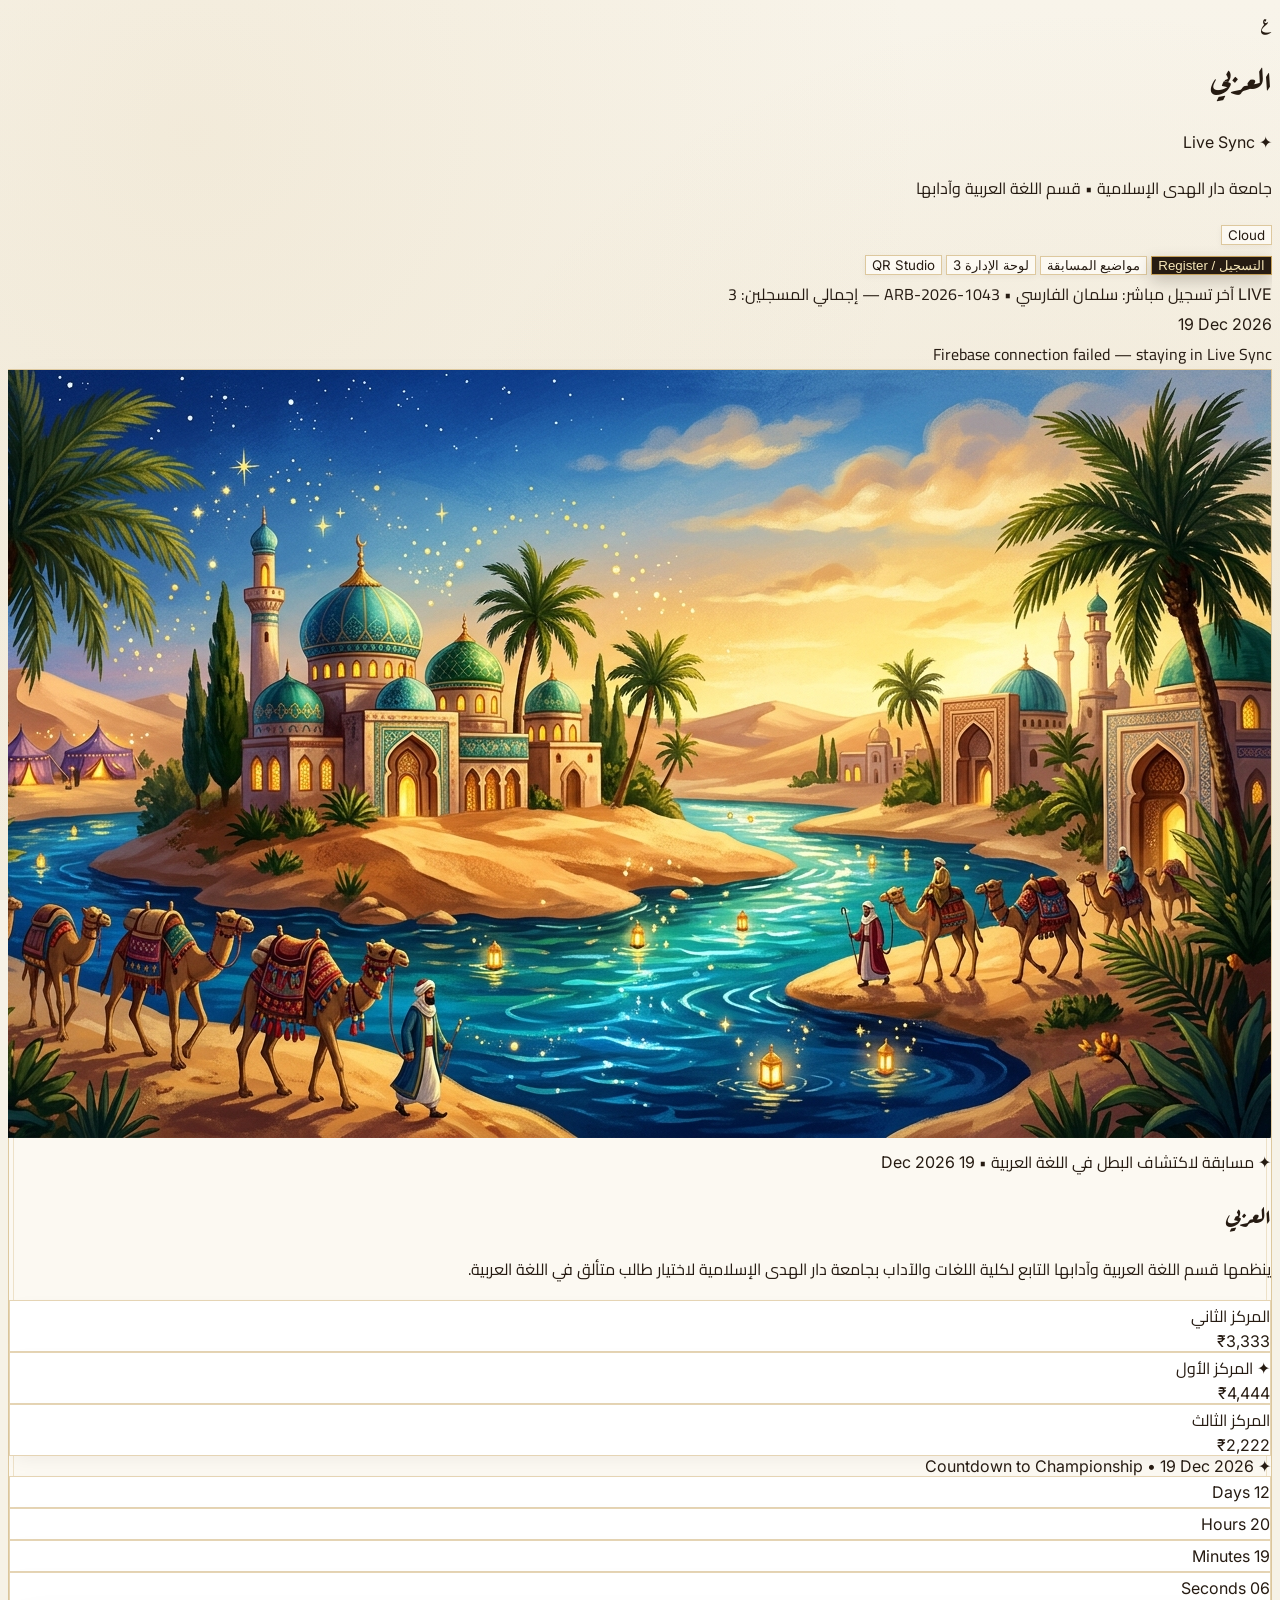
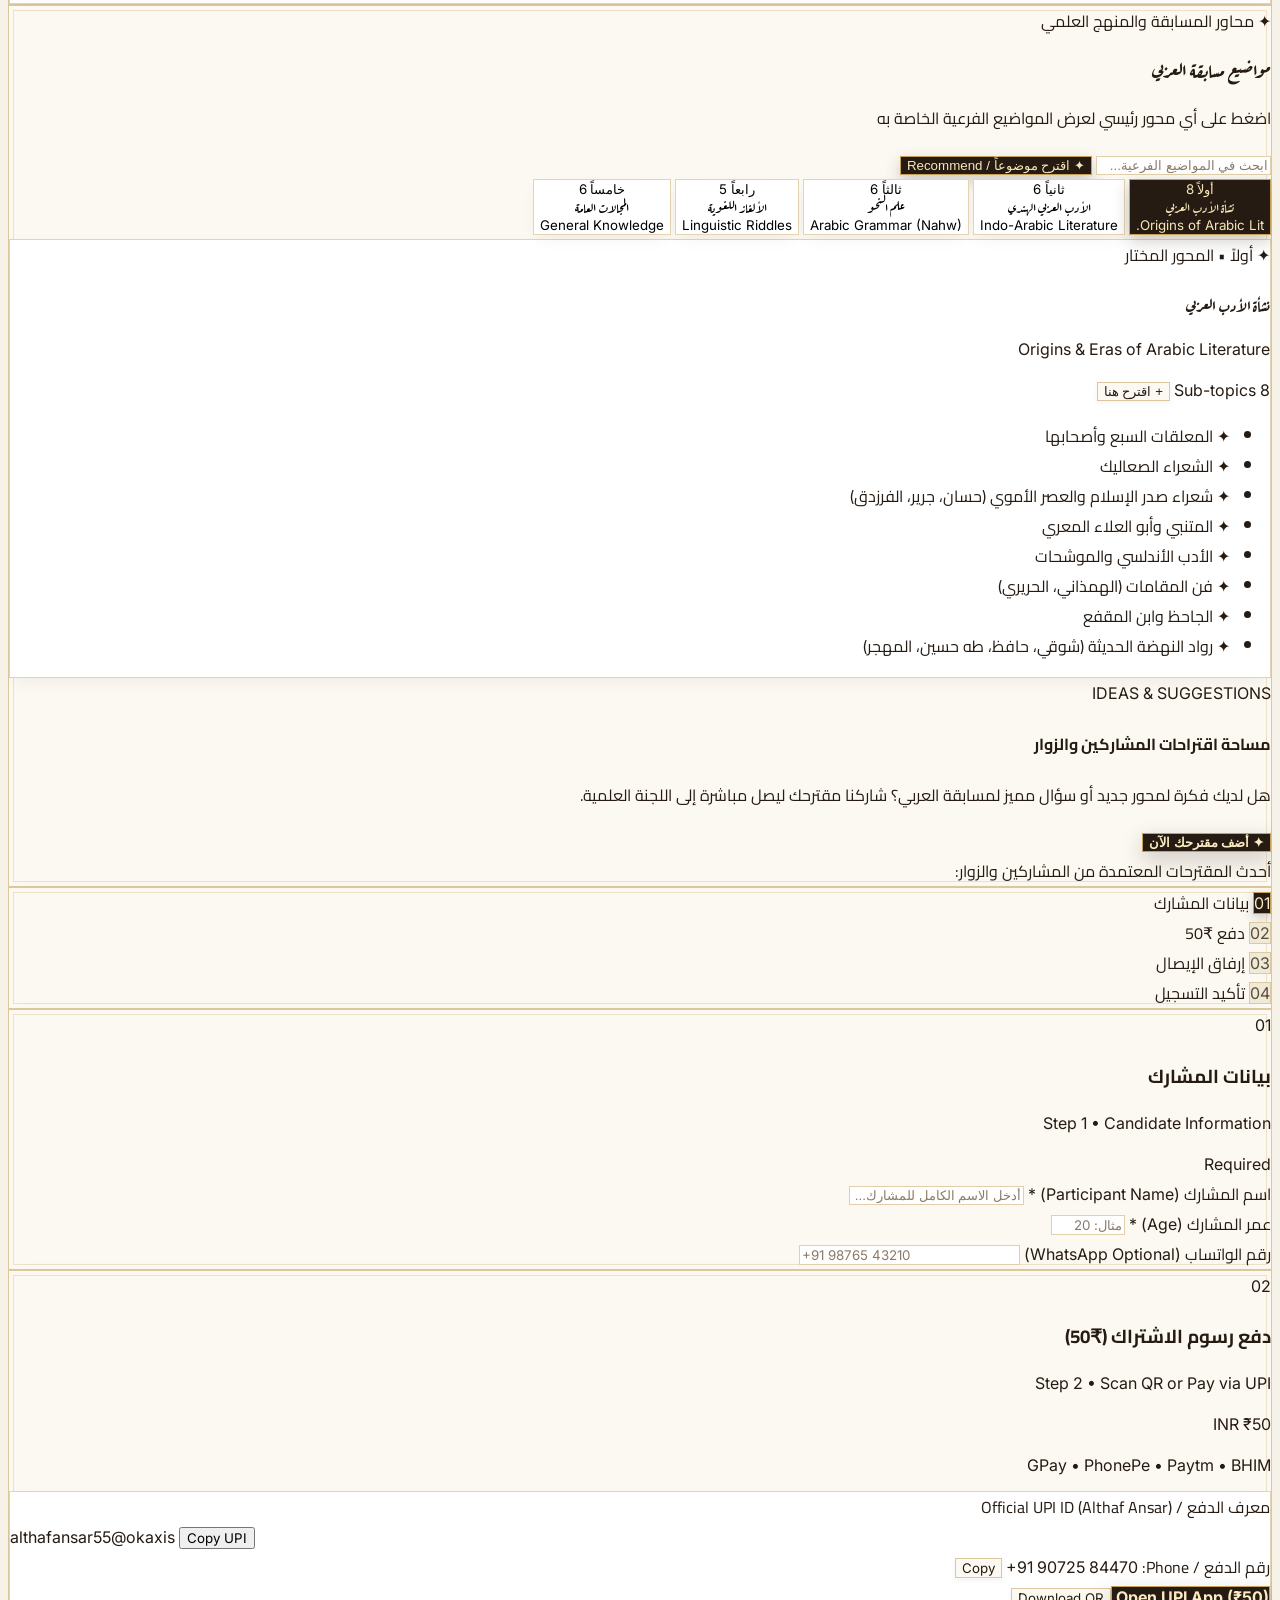
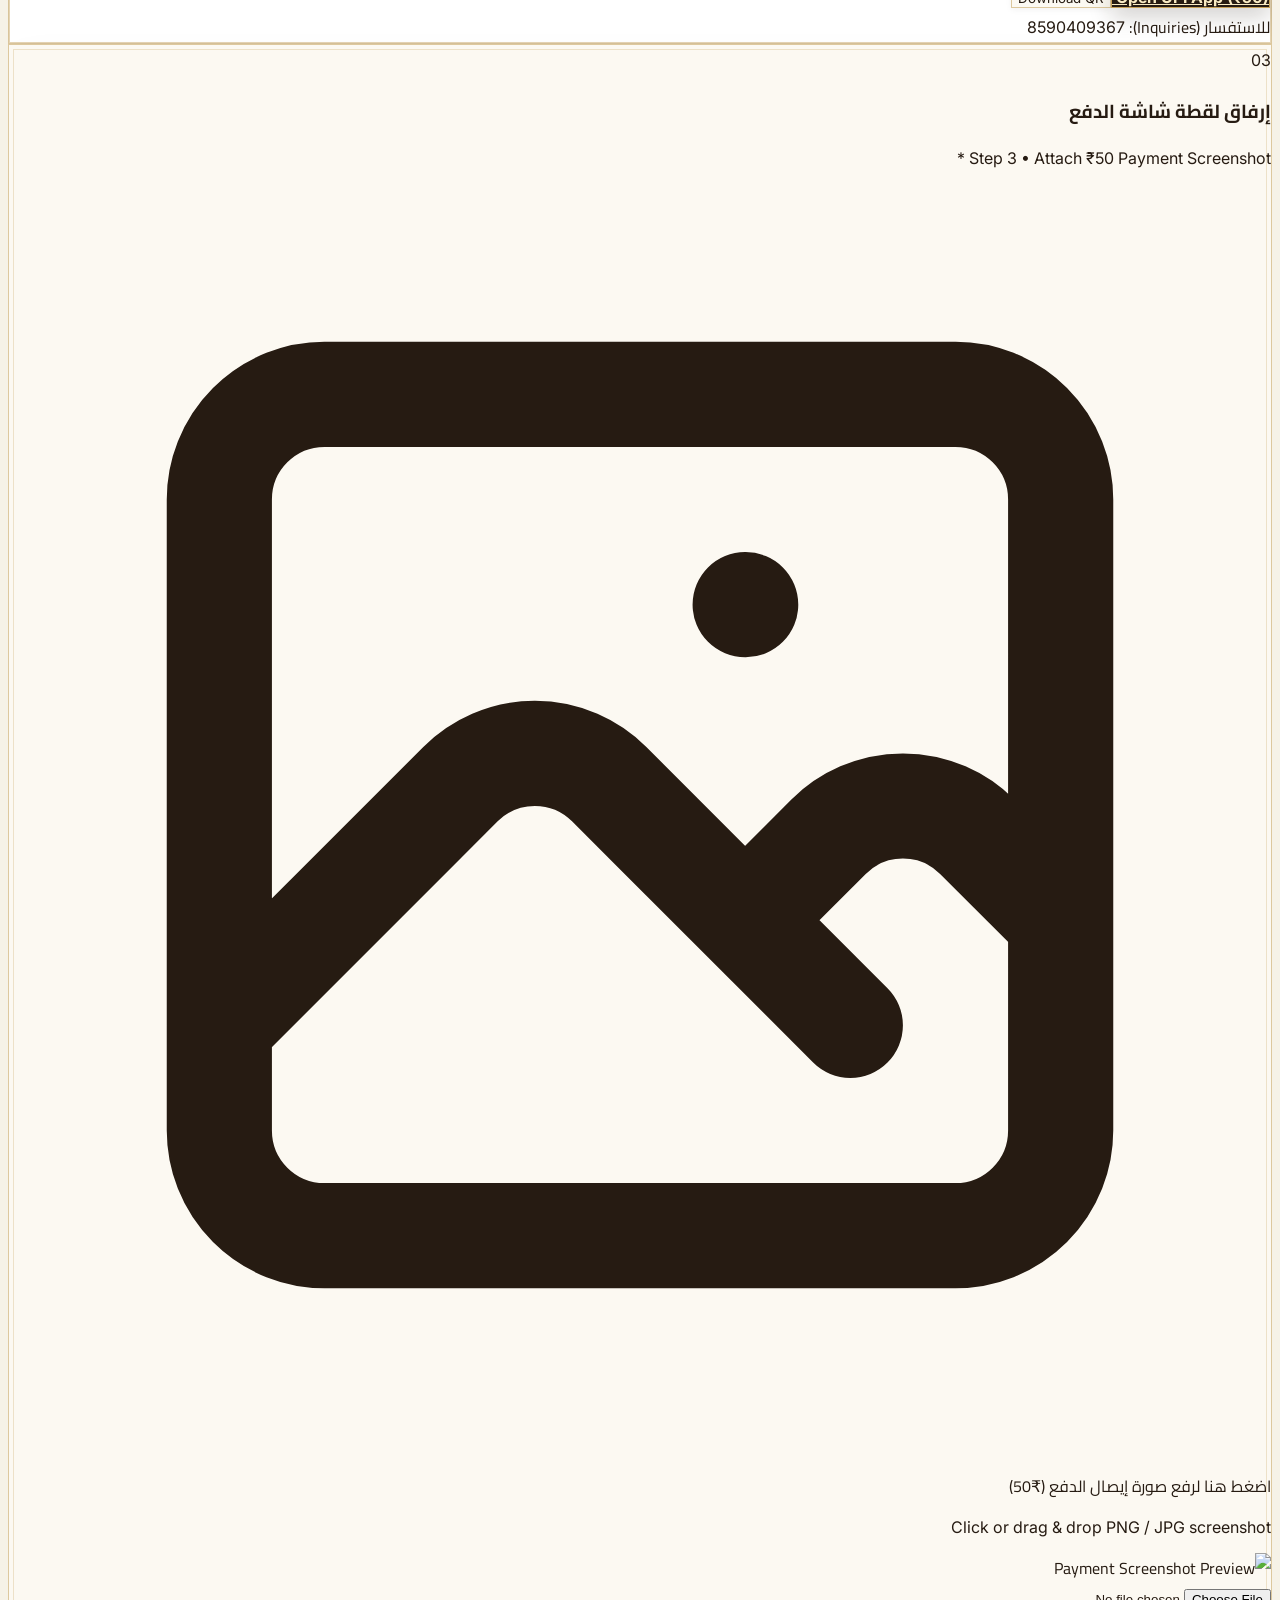
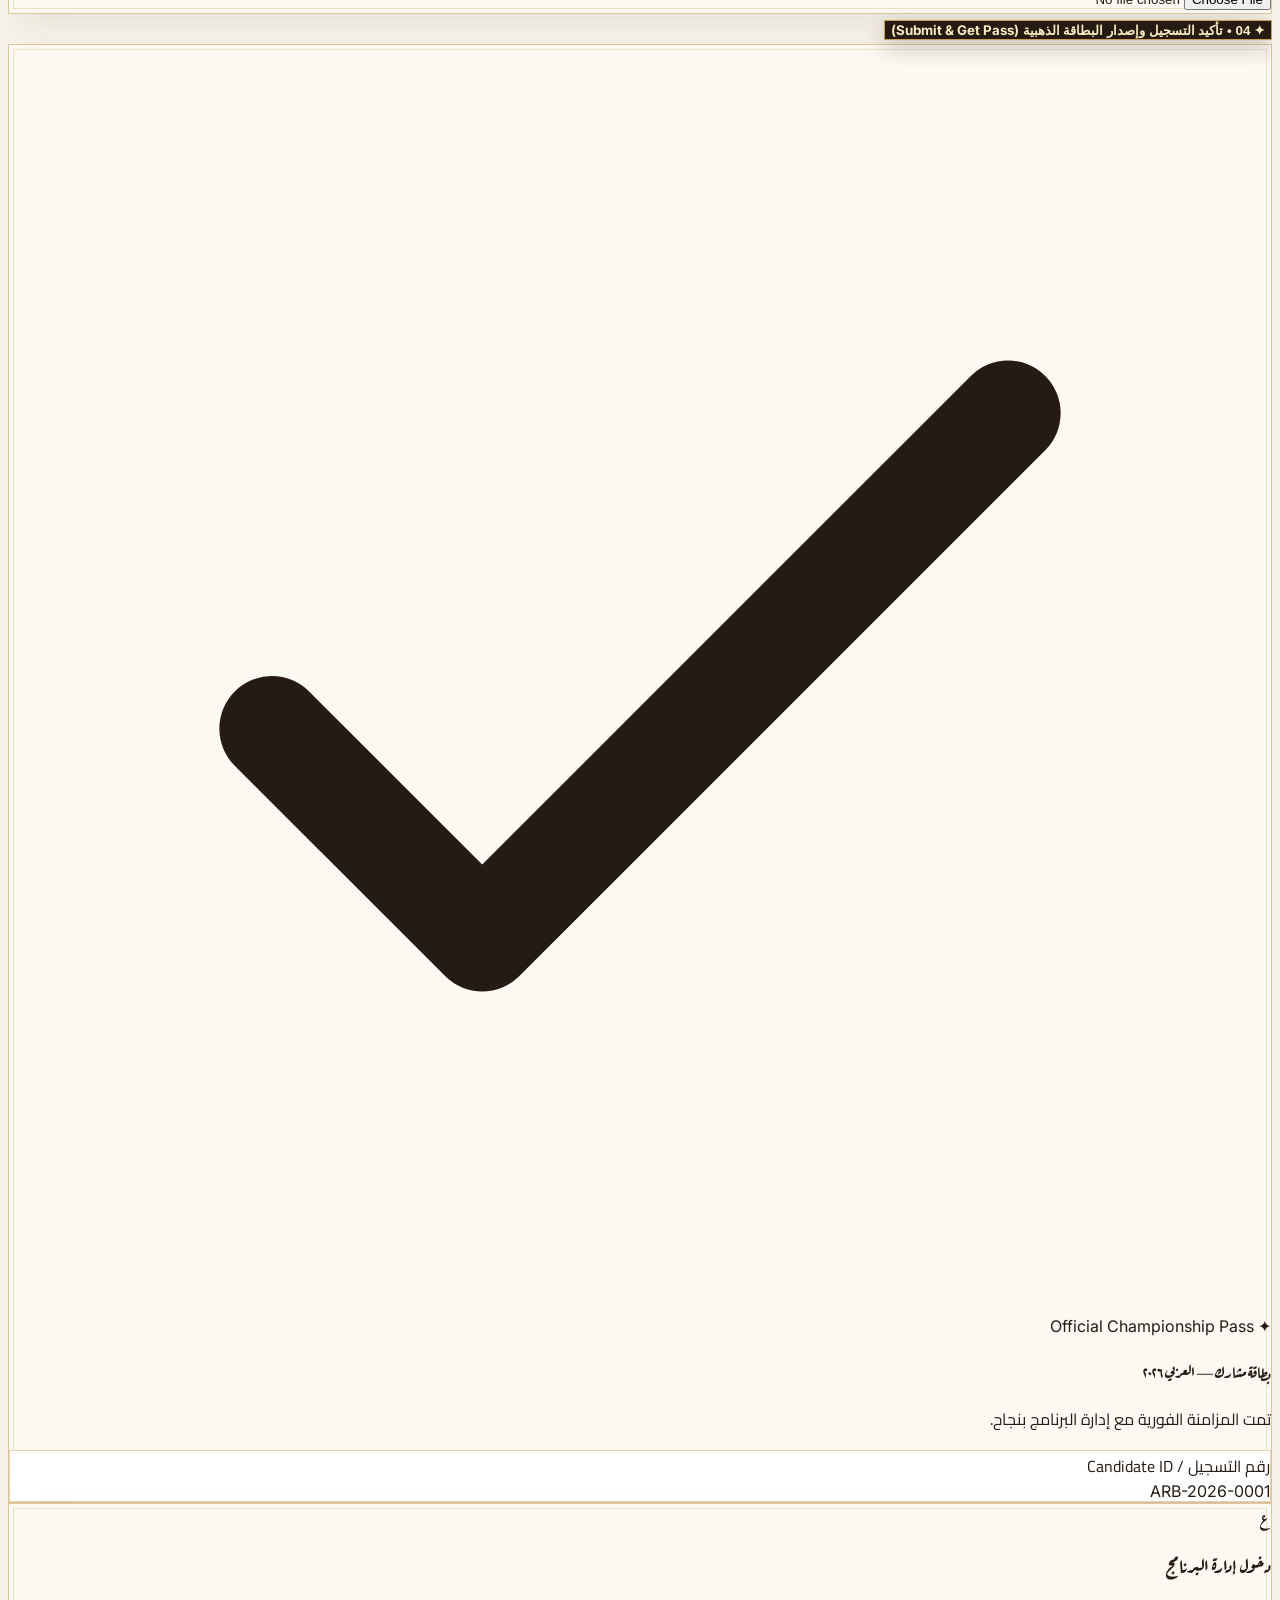
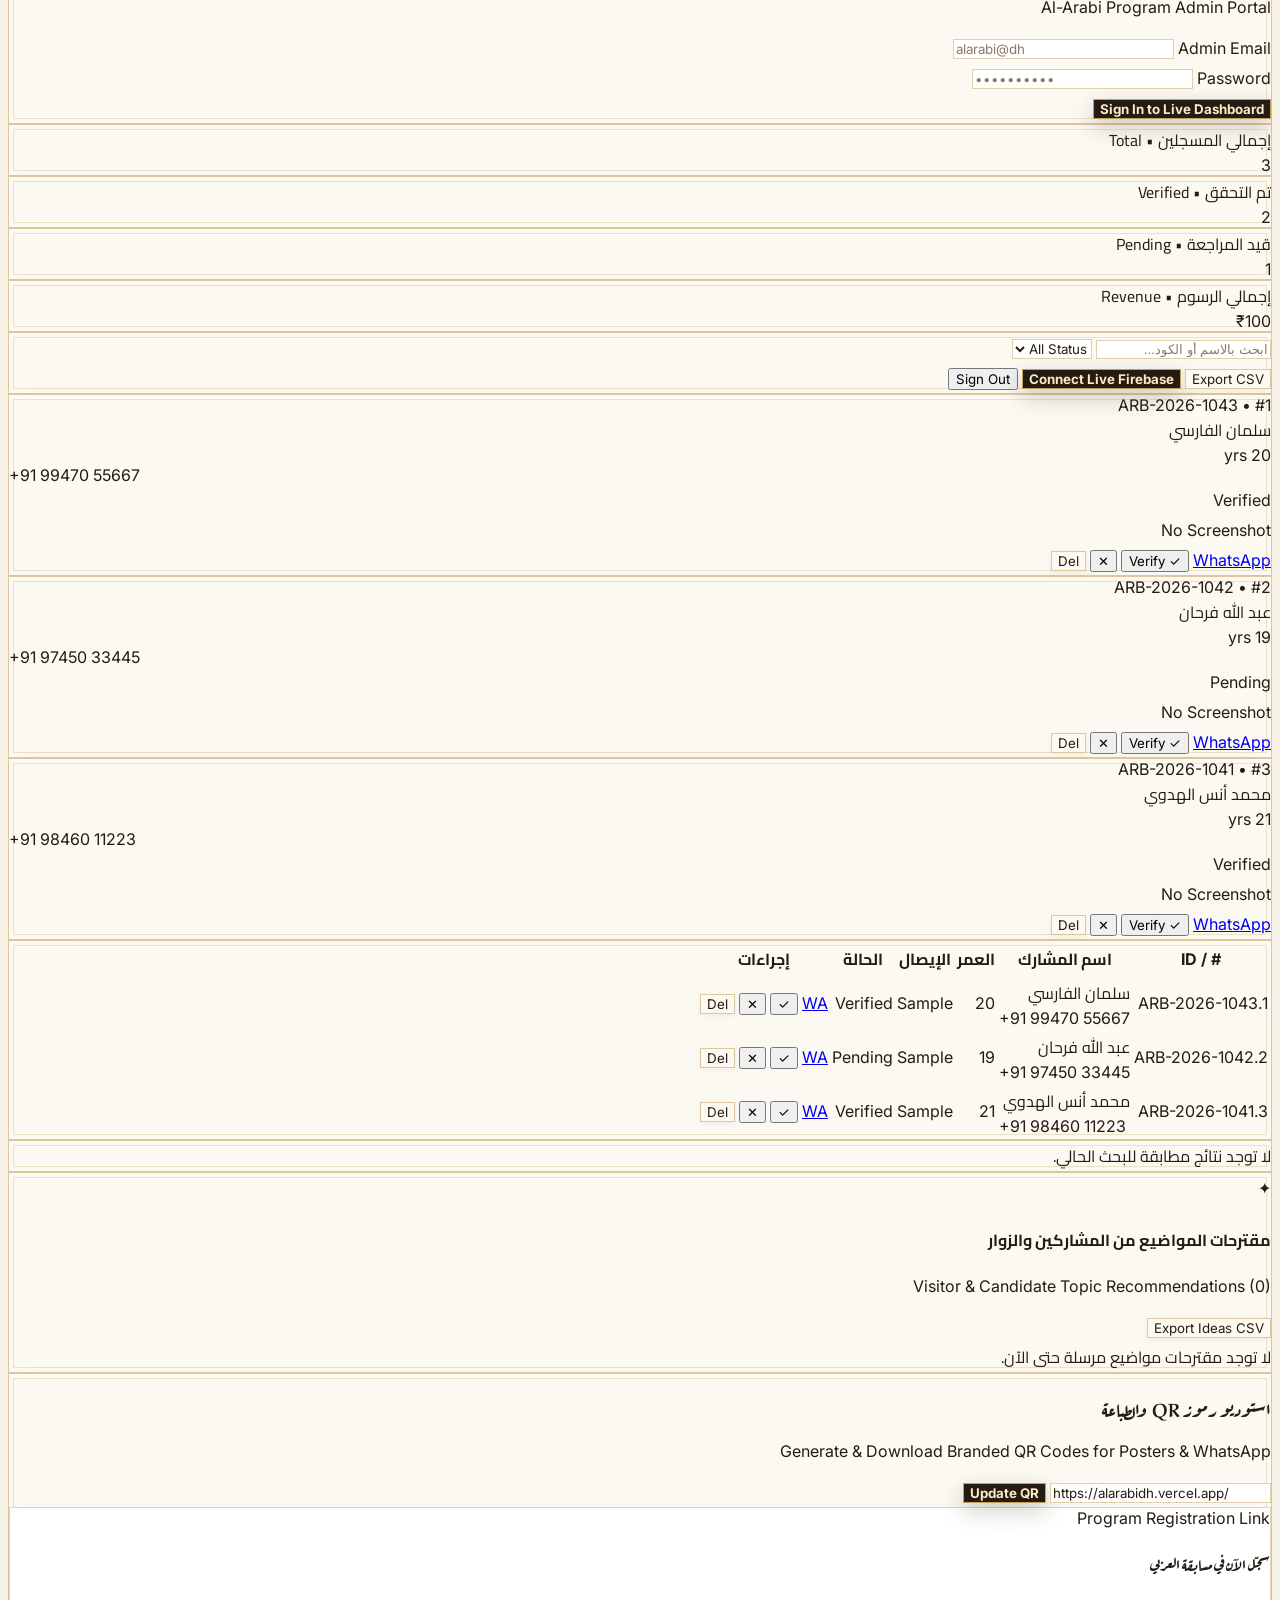
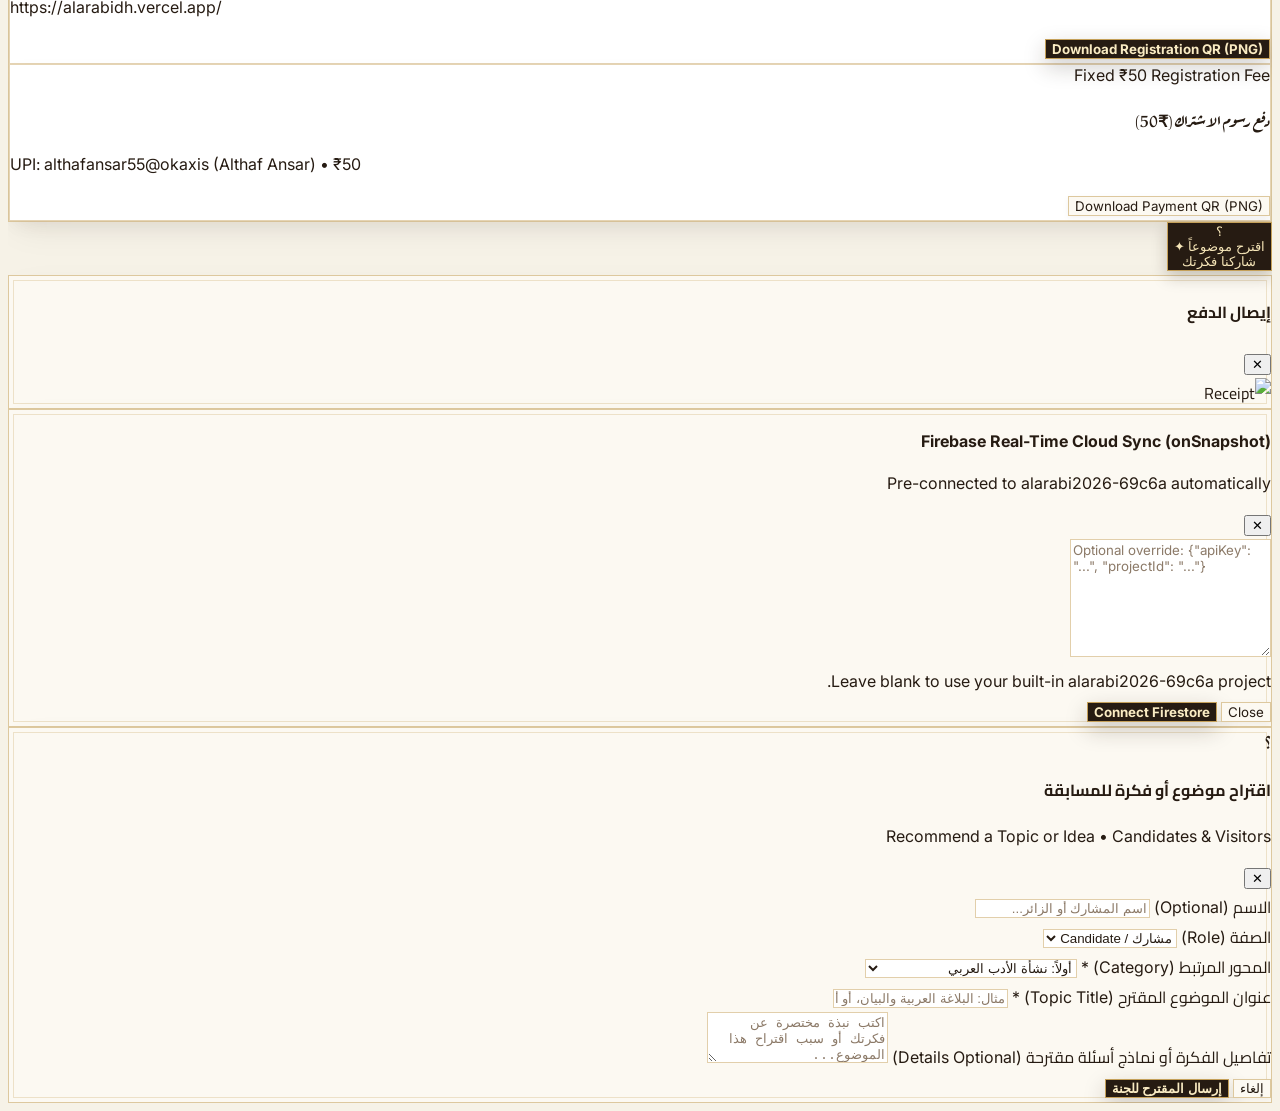
==== commit 0ac9c5a4: "Add files via upload" ====
--- a/index.html
+++ b/index.html
@@ -3,94 +3,101 @@
 <head>
   <meta charset="UTF-8" />
   <meta name="viewport" content="width=device-width, initial-scale=1.0" />
-  <title>العربي | Al-Arabi Oasis 3D Championship — Darul Huda Islamic University</title>
+  <title>العربي | Al-Arabi Championship — Darul Huda Islamic University</title>
   <script src="https://cdn.tailwindcss.com/3.4.17"></script>
   <script src="https://cdnjs.cloudflare.com/ajax/libs/qrcodejs/1.0.0/qrcode.min.js"></script>
-  <script src="https://cdnjs.cloudflare.com/ajax/libs/three.js/r128/three.min.js"></script>
   <link rel="preconnect" href="https://fonts.googleapis.com" />
   <link rel="preconnect" href="https://fonts.gstatic.com" crossorigin />
-  <link href="https://fonts.googleapis.com/css2?family=Amiri:ital,wght@0,400;0,700;1,400&family=Inter:wght@400;500;600;700&family=Tajawal:wght@400;500;700;800&display=swap" rel="stylesheet" />
+  <link href="https://fonts.googleapis.com/css2?family=Amiri:ital,wght@0,400;0,700;1,400&family=Aref+Ruqaa:wght@400;700&family=Cairo:wght@400;600;700;800&family=Inter:wght@400;500;600;700&family=Tajawal:wght@400;500;700;800&display=swap" rel="stylesheet" />
   <style>
     :root {
-      --sky-cobalt: #0A3D91;
-      --ocean-teal: #118AB2;
-      --oasis-emerald: #14B8A6;
-      --deep-lagoon: #095D5E;
-      --sand-warm: #E28E5B;
-      --gold-sun: #FFD166;
+      --cream-bg: #F6F2E7;
+      --cream-card: #FCF9F2;
+      --cream-soft: #EFE9D8;
+      --espresso: #261B12;
+      --espresso-light: #5C4B3B;
+      --gold-border: #C5A059;
+      --gold-pill: #D4AF37;
+      --gold-tint: rgba(197, 160, 89, 0.14);
     }
 
     html, body {
-      background-color: #094D63;
+      background-color: var(--cream-bg);
       background-image:
-        radial-gradient(ellipse 70% 40% at 20% 25%, rgba(255, 255, 255, 0.14), transparent 65%),
-        radial-gradient(ellipse 60% 45% at 85% 65%, rgba(255, 209, 102, 0.14), transparent 60%),
-        linear-gradient(180deg, #0A3D91 0%, #0E7490 35%, #0D9488 70%, #084C52 100%);
+        radial-gradient(circle at 15% 15%, rgba(197, 160, 89, 0.10), transparent 55%),
+        radial-gradient(circle at 85% 80%, rgba(197, 160, 89, 0.10), transparent 55%),
+        linear-gradient(180deg, #F8F4EA 0%, #F2ECDD 100%);
       background-attachment: fixed;
-      color: #FFFFFF;
-      font-family: 'Tajawal', 'Inter', sans-serif;
+      color: var(--espresso);
+      font-family: 'Cairo', 'Tajawal', sans-serif;
       min-height: 100vh;
       overflow-x: hidden;
     }
 
+    .font-calligraphy { font-family: 'Aref Ruqaa', 'Amiri', serif; }
     .font-display { font-family: 'Amiri', serif; }
     .font-latin { font-family: 'Inter', sans-serif; }
 
-    /* High-contrast luminous glassmorphic card */
-    .oasis-glass {
-      background: linear-gradient(160deg, rgba(6, 45, 62, 0.78) 0%, rgba(7, 58, 72, 0.68) 100%);
-      backdrop-filter: blur(16px);
-      -webkit-backdrop-filter: blur(16px);
-      border: 1px solid rgba(255, 255, 255, 0.32);
-      box-shadow: 0 20px 50px -12px rgba(4, 28, 38, 0.55), inset 0 1px 0 rgba(255, 255, 255, 0.25);
-    }
-
-    /* High-contrast floating glass bubble */
-    .glass-bubble {
-      background: radial-gradient(circle at 30% 25%, rgba(255, 255, 255, 0.26) 0%, rgba(8, 62, 78, 0.72) 65%, rgba(6, 42, 56, 0.88) 100%);
-      border: 1.5px solid rgba(255, 255, 255, 0.48);
-      box-shadow: 0 16px 36px rgba(4, 28, 38, 0.45), inset 0 4px 12px rgba(255, 255, 255, 0.3);
-      backdrop-filter: blur(10px);
-    }
-
-    /* Floating Sandstone / Terracotta Island */
-    .sand-island {
-      background: linear-gradient(145deg, #E59866 0%, #C86D3B 100%);
-      border: 1.5px solid rgba(255, 232, 198, 0.65);
-      box-shadow: 0 18px 34px rgba(8, 45, 52, 0.45), inset 0 2px 6px rgba(255, 240, 215, 0.5);
-    }
-
-    .tilt-stage { perspective: 1000px; }
-    .tilt-card {
-      transform-style: preserve-3d;
-      transition: transform 0.25s cubic-bezier(0.2, 0.8, 0.2, 1);
-    }
-    .tilt-depth { transform: translateZ(20px); }
-
-    .input-oasis {
-      background: rgba(6, 42, 56, 0.42);
-      border: 1px solid rgba(255, 255, 255, 0.35);
-      color: #FFFFFF;
+    /* Warm Ivory Parchment Card with Double Gold Frame */
+    .souq-card {
+      background-color: var(--cream-card);
+      border: 1.5px solid rgba(197, 160, 89, 0.55);
+      box-shadow: 0 12px 34px -10px rgba(38, 27, 18, 0.10), inset 0 0 0 4px var(--cream-card), inset 0 0 0 5px rgba(197, 160, 89, 0.28);
+    }
+
+    .souq-inner-card {
+      background-color: #FFFFFF;
+      border: 1px solid rgba(197, 160, 89, 0.45);
+      box-shadow: 0 6px 20px -6px rgba(38, 27, 18, 0.08);
+    }
+
+    .souq-pill {
+      background-color: var(--cream-card);
+      border: 1px solid rgba(197, 160, 89, 0.55);
+      color: var(--espresso);
+      box-shadow: 0 2px 6px rgba(38, 27, 18, 0.05);
       transition: all 0.2s ease;
     }
-    .input-oasis:focus {
+    .souq-pill:hover {
+      background-color: #F3ECDA;
+      border-color: var(--gold-border);
+    }
+
+    .souq-pill-dark {
+      background-color: var(--espresso);
+      border: 1.5px solid var(--gold-border);
+      color: #F6E6B8;
+      box-shadow: 0 6px 16px rgba(38, 27, 18, 0.22);
+      transition: all 0.2s ease;
+    }
+    .souq-pill-dark:hover {
+      background-color: #36271A;
+    }
+
+    .input-souq {
+      background-color: #FFFFFF;
+      border: 1.5px solid rgba(197, 160, 89, 0.5);
+      color: var(--espresso);
+      transition: all 0.2s ease;
+    }
+    .input-souq:focus {
       outline: none;
-      border-color: #FFD166;
-      box-shadow: 0 0 0 3px rgba(255, 209, 102, 0.28);
-      background: rgba(6, 42, 56, 0.65);
-    }
-    .input-oasis::placeholder { color: rgba(255, 255, 255, 0.55); }
-
-    .btn-sun {
-      background: linear-gradient(135deg, #FFD166 0%, #F4A261 100%);
-      color: #082F3E;
-      font-weight: 800;
-      box-shadow: 0 10px 26px rgba(244, 162, 97, 0.4);
-      transition: transform 0.15s ease, filter 0.2s ease;
-    }
-    .btn-sun:hover { filter: brightness(1.06); }
-    .btn-sun:active { transform: scale(0.985); }
-    .btn-sun:disabled { opacity: 0.65; cursor: not-allowed; }
+      border-color: var(--espresso);
+      box-shadow: 0 0 0 3px rgba(197, 160, 89, 0.25);
+    }
+    .input-souq::placeholder { color: #8C7A68; }
+
+    .btn-espresso {
+      background-color: var(--espresso);
+      border: 1.5px solid var(--gold-border);
+      color: #F9EBC3;
+      font-weight: 700;
+      box-shadow: 0 8px 22px rgba(38, 27, 18, 0.22);
+      transition: transform 0.15s ease, background-color 0.2s ease;
+    }
+    .btn-espresso:hover { background-color: #38281B; }
+    .btn-espresso:active { transform: scale(0.985); }
+    .btn-espresso:disabled { opacity: 0.65; cursor: not-allowed; }
 
     .qr-box canvas, .qr-box img {
       margin: 0 auto;
@@ -98,12 +105,6 @@
       display: block;
     }
 
-    @keyframes floatSlow {
-      0%, 100% { transform: translateY(0px); }
-      50% { transform: translateY(-7px); }
-    }
-    .float-anim { animation: floatSlow 4.5s ease-in-out infinite; }
-
     @keyframes pulseDot {
       0%, 100% { opacity: 1; transform: scale(1); }
       50% { opacity: 0.45; transform: scale(0.85); }
@@ -111,70 +112,73 @@
     .live-dot { animation: pulseDot 1.6s infinite ease-in-out; }
 
     .step-badge-active {
-      background: linear-gradient(135deg, #FFD166, #F4A261);
-      color: #082F3E;
-      box-shadow: 0 0 18px rgba(255, 209, 102, 0.55);
+      background-color: var(--espresso);
+      color: #F9EBC3;
+      border: 1.5px solid var(--gold-border);
+      box-shadow: 0 4px 12px rgba(38, 27, 18, 0.2);
     }
     .step-badge-idle {
-      background: rgba(255, 255, 255, 0.15);
-      color: #FFFFFF;
-      border: 1px solid rgba(255, 255, 255, 0.35);
+      background-color: var(--cream-soft);
+      color: var(--espresso-light);
+      border: 1px solid rgba(197, 160, 89, 0.45);
     }
   </style>
 </head>
-<body class="antialiased selection:bg-[#FFD166]/40 selection:text-white">
-
-  <!-- 3D Floating Oasis Bubbles Background -->
-  <canvas id="hero3dCanvas" class="fixed inset-0 w-full h-full pointer-events-none z-0 opacity-70"></canvas>
-
-  <!-- Top Navigation Bar -->
-  <header class="sticky top-0 z-40 border-b border-white/25 bg-[#0A3D91]/75 backdrop-blur-xl">
-    <div class="max-w-6xl mx-auto px-4 py-3 flex flex-wrap items-center justify-between gap-3">
-      <div class="flex items-center gap-3">
-        <div class="w-10 h-10 rounded-full bg-gradient-to-br from-[#FFD166] to-[#F4A261] flex items-center justify-center text-[#082F3E] font-display font-bold text-2xl shadow-lg ring-2 ring-white/40">
-          ع
-        </div>
-        <div>
-          <div class="flex items-center gap-2">
-            <h1 class="font-display text-xl font-bold text-white leading-none">العربي — Al-Arabi</h1>
-            <span id="syncBadge" class="inline-flex items-center gap-1.5 px-2.5 py-0.5 rounded-full text-[11px] font-latin font-semibold bg-emerald-400/20 text-emerald-100 border border-emerald-300/40 whitespace-nowrap">
-              <span class="w-1.5 h-1.5 rounded-full bg-emerald-300 live-dot"></span>
-              <span id="syncLabel">Live Auto-Sync</span>
-            </span>
-          </div>
-          <p class="text-[11px] text-white/80 mt-0.5">جامعة دار الهدى الإسلامية • قسم اللغة العربية وآدابها</p>
-        </div>
+<body class="antialiased selection:bg-[#C5A059]/30 selection:text-[#261B12]">
+
+  <!-- Top Navigation Header (Matching Souq Okaz Ivory & Espresso UI) -->
+  <header class="sticky top-0 z-40 border-b border-[#C5A059]/45 bg-[#FCF9F2]/95 backdrop-blur-md shadow-sm">
+    <div class="max-w-5xl mx-auto px-4 py-3 space-y-2.5">
+      <!-- Top Row: Emblem + Title + Live Badge -->
+      <div class="flex items-center justify-between gap-3">
+        <div class="flex items-center gap-3">
+          <div class="w-11 h-11 rounded-2xl bg-[#261B12] border-2 border-[#C5A059] flex items-center justify-center text-[#F5D78E] font-calligraphy font-bold text-2xl shadow-md shrink-0">
+            ع
+          </div>
+          <div>
+            <div class="flex flex-wrap items-center gap-2">
+              <h1 class="font-calligraphy text-2xl font-bold text-[#261B12] leading-none">العربي</h1>
+              <span id="syncBadge" class="inline-flex items-center gap-1.5 px-2.5 py-0.5 rounded-full text-[11px] font-semibold bg-[#F6F2E7] text-[#261B12] border border-[#C5A059]/60 whitespace-nowrap">
+                <span class="text-[#C5A059] text-xs">✦</span>
+                <span id="syncLabel" class="font-latin">Live Sync</span>
+              </span>
+            </div>
+            <p class="text-[11px] sm:text-xs text-[#5C4B3B] mt-1">جامعة دار الهدى الإسلامية • قسم اللغة العربية وآدابها</p>
+          </div>
+        </div>
+
+        <button onclick="openFirebaseModal()" title="Firebase Cloud Sync" class="souq-pill px-3 py-1.5 rounded-full text-xs text-[#261B12] font-latin flex items-center gap-1.5 shrink-0">
+          <span class="w-2 h-2 rounded-full bg-emerald-600 live-dot"></span>
+          <span>Cloud</span>
+        </button>
       </div>
 
-      <nav class="flex items-center gap-1.5 bg-white/15 p-1 rounded-full border border-white/25">
-        <button id="navRegister" onclick="switchView('register')" class="px-2.5 sm:px-3.5 py-1.5 rounded-full text-[11px] sm:text-sm whitespace-nowrap font-bold transition-all bg-[#FFD166] text-[#082F3E]">
+      <!-- Second Row: Pill Navigation Bar (Matching Screenshot) -->
+      <nav class="flex flex-wrap items-center gap-2 pt-0.5">
+        <button id="navRegister" onclick="switchView('register')" class="px-4 py-1.5 rounded-full text-xs sm:text-sm whitespace-nowrap font-bold transition-all souq-pill-dark">
           التسجيل / Register
         </button>
-        <button id="navTopics" onclick="goToTopics()" class="px-2.5 sm:px-3.5 py-1.5 rounded-full text-[11px] sm:text-sm whitespace-nowrap font-medium transition-all text-white/90 hover:text-white">
-          المواضيع / Topics
+        <button id="navTopics" onclick="goToTopics()" class="px-4 py-1.5 rounded-full text-xs sm:text-sm whitespace-nowrap font-semibold transition-all souq-pill">
+          مواضيع المسابقة
         </button>
-        <button id="navAdmin" onclick="switchView('admin')" class="px-2.5 sm:px-3.5 py-1.5 rounded-full text-[11px] sm:text-sm whitespace-nowrap font-medium transition-all text-white/90 hover:text-white flex items-center gap-1.5">
-          <span>الإدارة / Admin</span>
-          <span id="navAdminCount" class="px-1.5 py-0.2 rounded-full bg-white/25 text-white text-[10px] font-latin">0</span>
+        <button id="navAdmin" onclick="switchView('admin')" class="px-4 py-1.5 rounded-full text-xs sm:text-sm whitespace-nowrap font-semibold transition-all souq-pill flex items-center gap-1.5">
+          <span>لوحة الإدارة</span>
+          <span id="navAdminCount" class="px-1.5 py-0.2 rounded-full bg-[#261B12] text-[#F9EBC3] text-[10px] font-latin">0</span>
         </button>
-        <button id="navQr" onclick="switchView('qr')" class="px-2.5 sm:px-3.5 py-1.5 rounded-full text-[11px] sm:text-sm whitespace-nowrap font-medium transition-all text-white/90 hover:text-white">
+        <button id="navQr" onclick="switchView('qr')" class="px-4 py-1.5 rounded-full text-xs sm:text-sm whitespace-nowrap font-semibold transition-all souq-pill font-latin">
           QR Studio
-        </button>
-        <button onclick="openFirebaseModal()" title="Firebase Cloud Sync" class="px-2.5 py-1.5 rounded-full text-xs text-[#FFD166] hover:bg-white/15 transition-all font-latin flex items-center gap-1">
-          <svg class="w-3.5 h-3.5" fill="none" stroke="currentColor" viewBox="0 0 24 24"><path stroke-linecap="round" stroke-linejoin="round" stroke-width="2" d="M3 15a4 4 0 004 4h9a5 5 0 10-.1-9.999 5.002 5.002 0 10-9.78 2.096A4.001 4.001 0 003 15z"/></svg>
-          <span class="hidden sm:inline">Firebase</span>
         </button>
       </nav>
     </div>
 
-    <!-- Real-Time Live Ticker -->
-    <div class="border-t border-white/15 bg-[#082F3E]/55 px-4 py-1.5">
-      <div class="max-w-6xl mx-auto flex items-center justify-between text-[11px] text-white/90 gap-3">
+    <!-- Subtle Warm Ticker -->
+    <div class="border-t border-[#C5A059]/30 bg-[#EFE9D8]/80 px-4 py-1.5">
+      <div class="max-w-5xl mx-auto flex items-center justify-between text-[11px] text-[#5C4B3B] gap-3">
         <div class="flex items-center gap-2 truncate">
-          <span class="px-2 py-0.5 rounded-full bg-[#F4A261] text-[#082F3E] font-latin text-[10px] font-bold">LIVE</span>
-          <span id="liveTickerText" class="truncate">جاهز لاستقبال التسجيلات الجديدة فورياً بدون تحديث الصفحة...</span>
-        </div>
-        <span class="font-latin text-[#FFD166] font-semibold shrink-0" dir="ltr">19 Dec 2026</span>
+          <span class="px-2 py-0.5 rounded-full bg-[#261B12] text-[#F9EBC3] font-latin text-[10px] font-bold">LIVE</span>
+          <span id="liveTickerText" class="truncate">جاهز لاستقبال التسجيلات الجديدة فورياً...</span>
+        </div>
+        <span class="font-latin text-[#261B12] font-bold shrink-0" dir="ltr">19 Dec 2026</span>
       </div>
     </div>
   </header>
@@ -183,428 +187,413 @@
   <div id="toastBox" class="fixed bottom-5 left-1/2 -translate-x-1/2 z-50 flex flex-col gap-2 pointer-events-none w-[92%] max-w-md"></div>
 
   <!-- MAIN CONTAINER -->
-  <main class="relative z-10 max-w-5xl mx-auto px-4 py-6 sm:py-10">
-
-    <!-- ==================== VIEW 1: REGISTRATION ==================== -->
+  <main class="relative z-10 max-w-4xl mx-auto px-4 py-6 sm:py-10">
+
+    <!-- ==================== VIEW 1: REGISTRATION & TOPICS ==================== -->
     <section id="viewRegister" class="space-y-8">
 
-      <!-- Illustrated Arabic/Turkish Oasis Hero -->
-      <div class="oasis-glass rounded-3xl overflow-hidden shadow-2xl">
+      <!-- Heritage Hero Card (Matching Screenshot Double-Border Parchment Card) -->
+      <div class="souq-card rounded-3xl overflow-hidden">
         <div class="relative">
           <img src="[data-uri]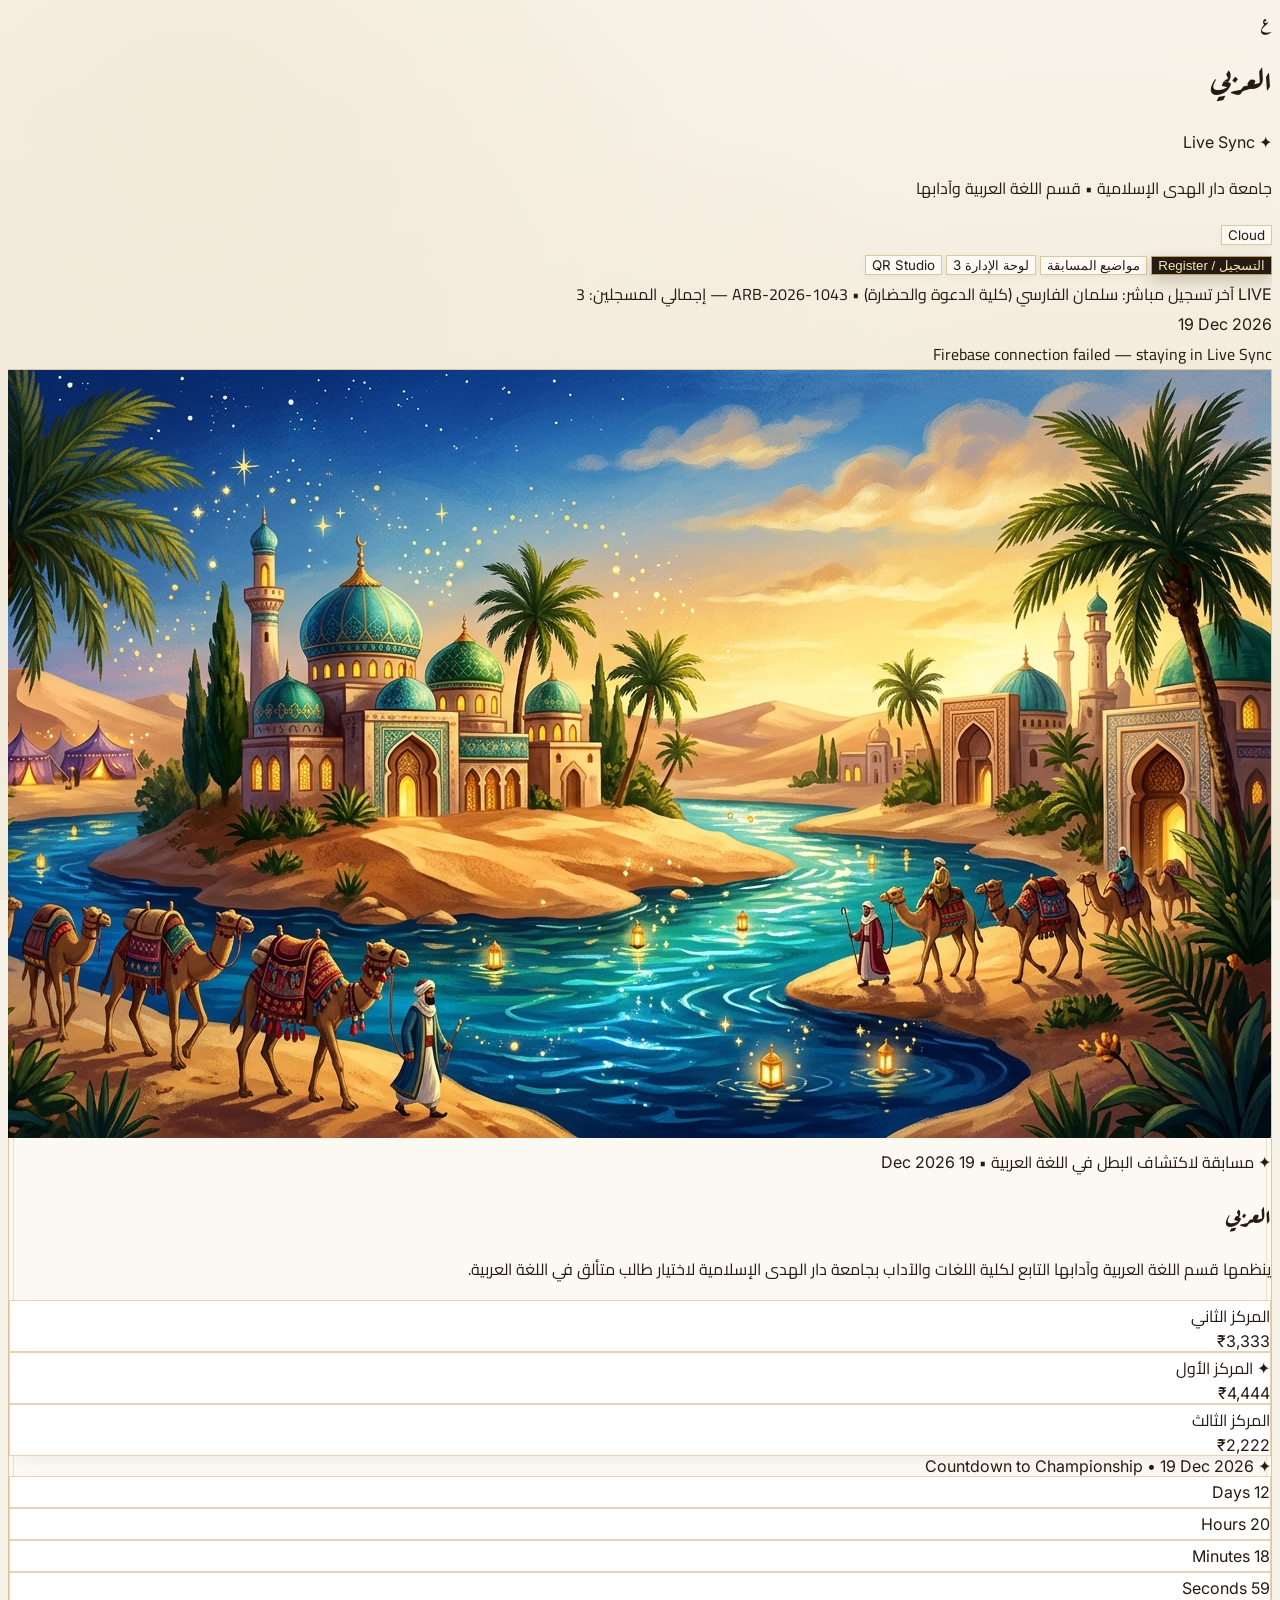
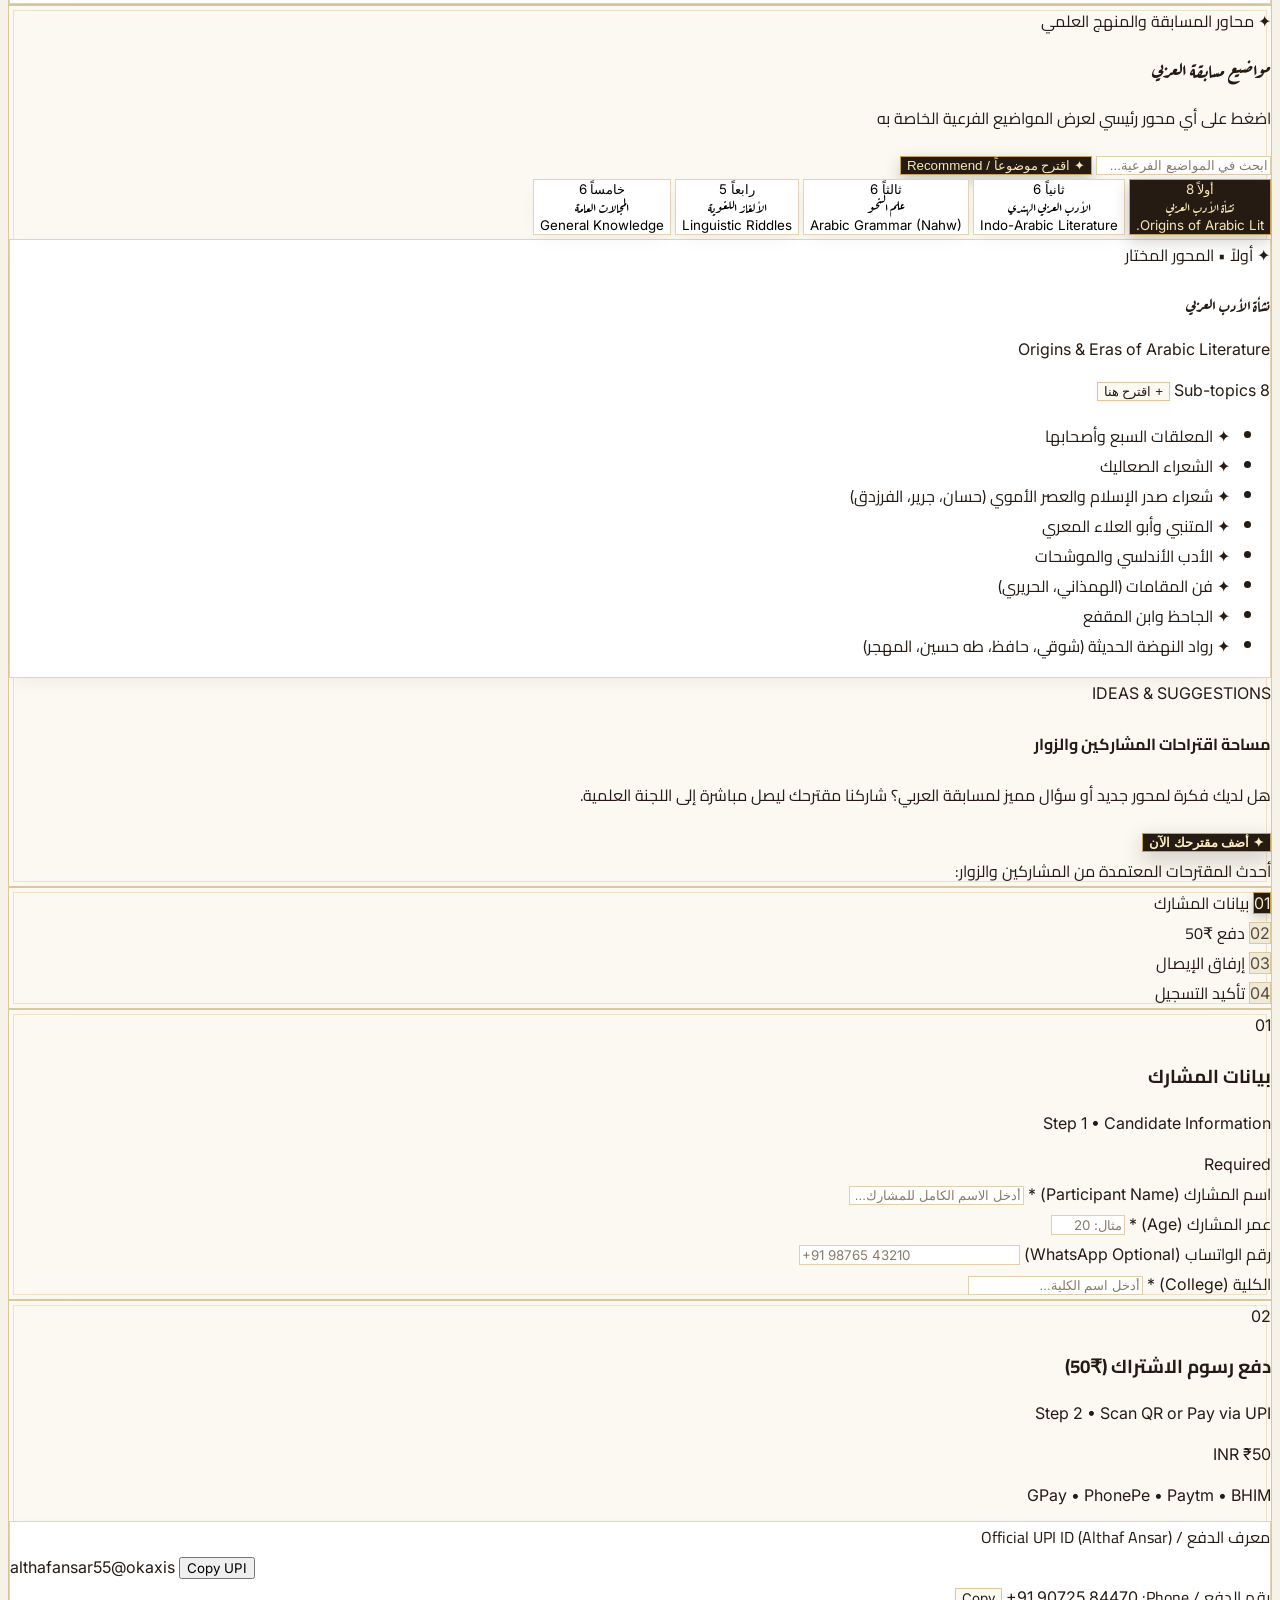
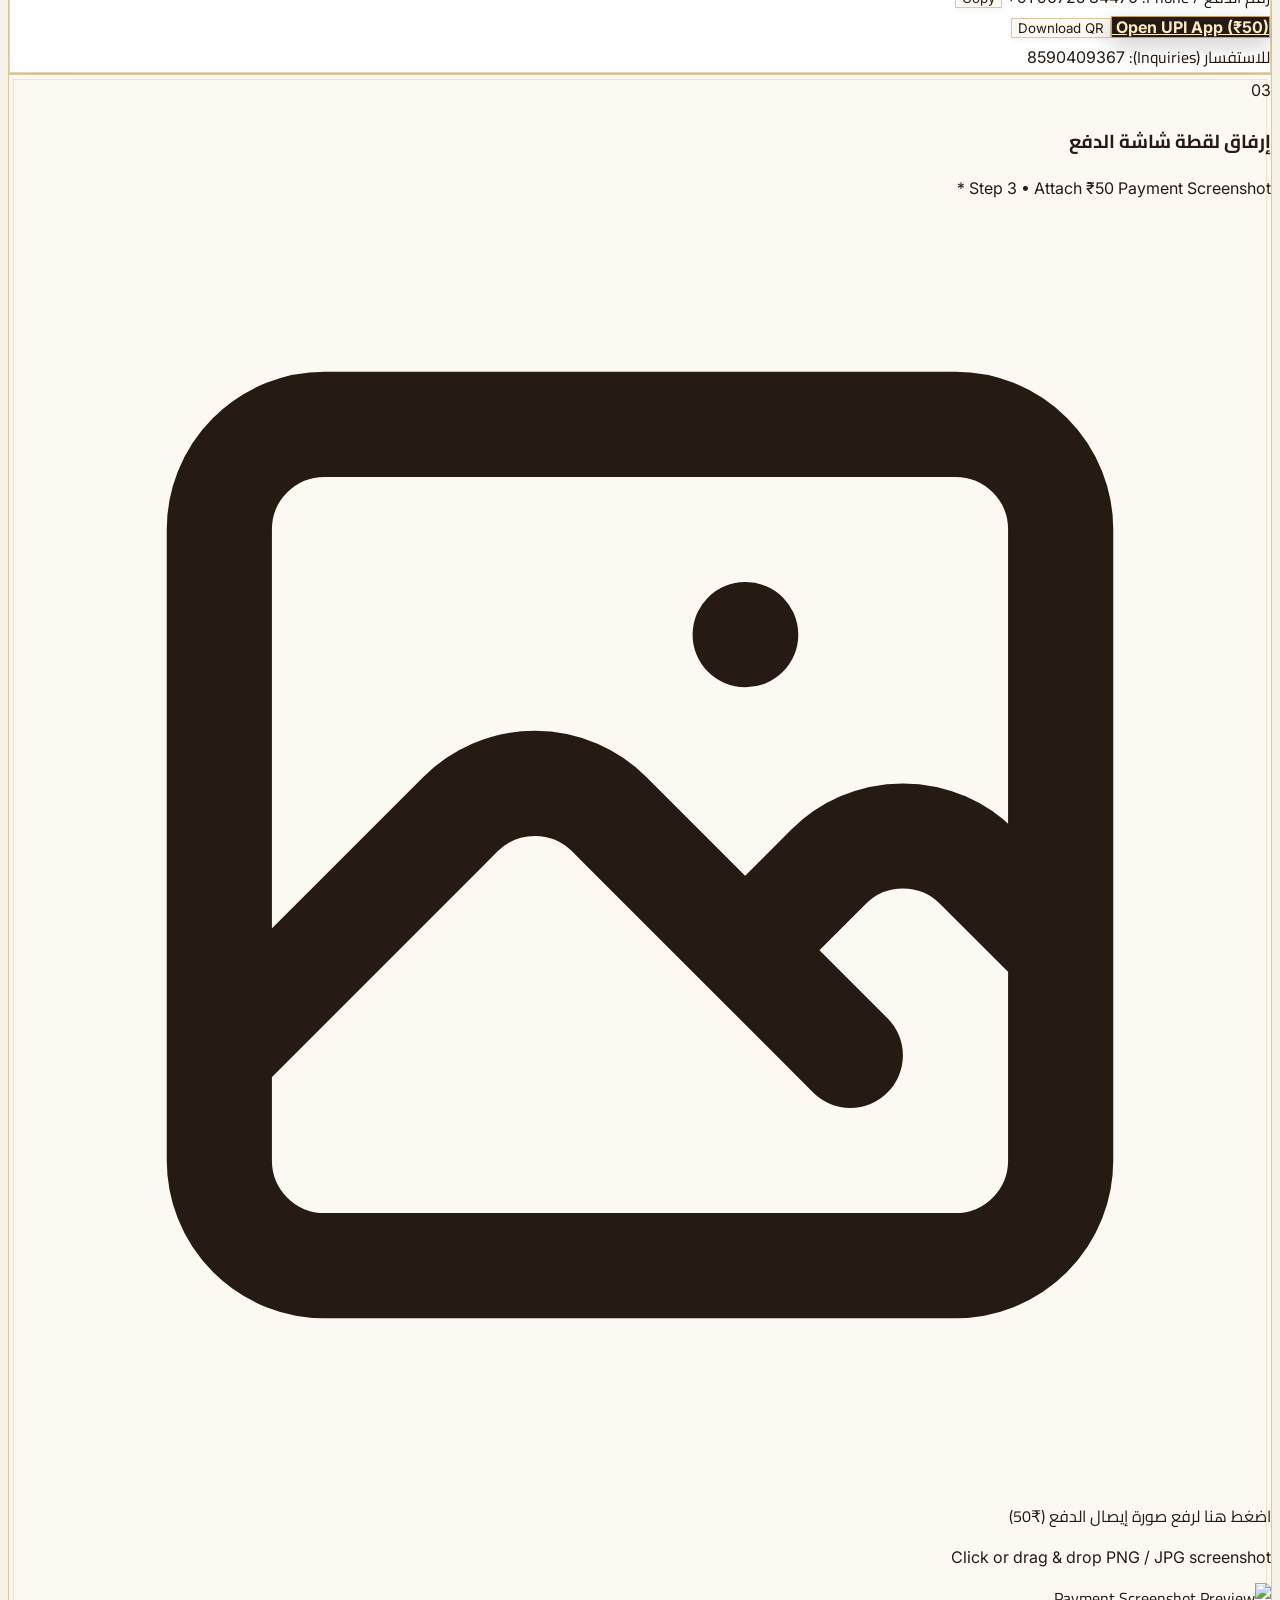
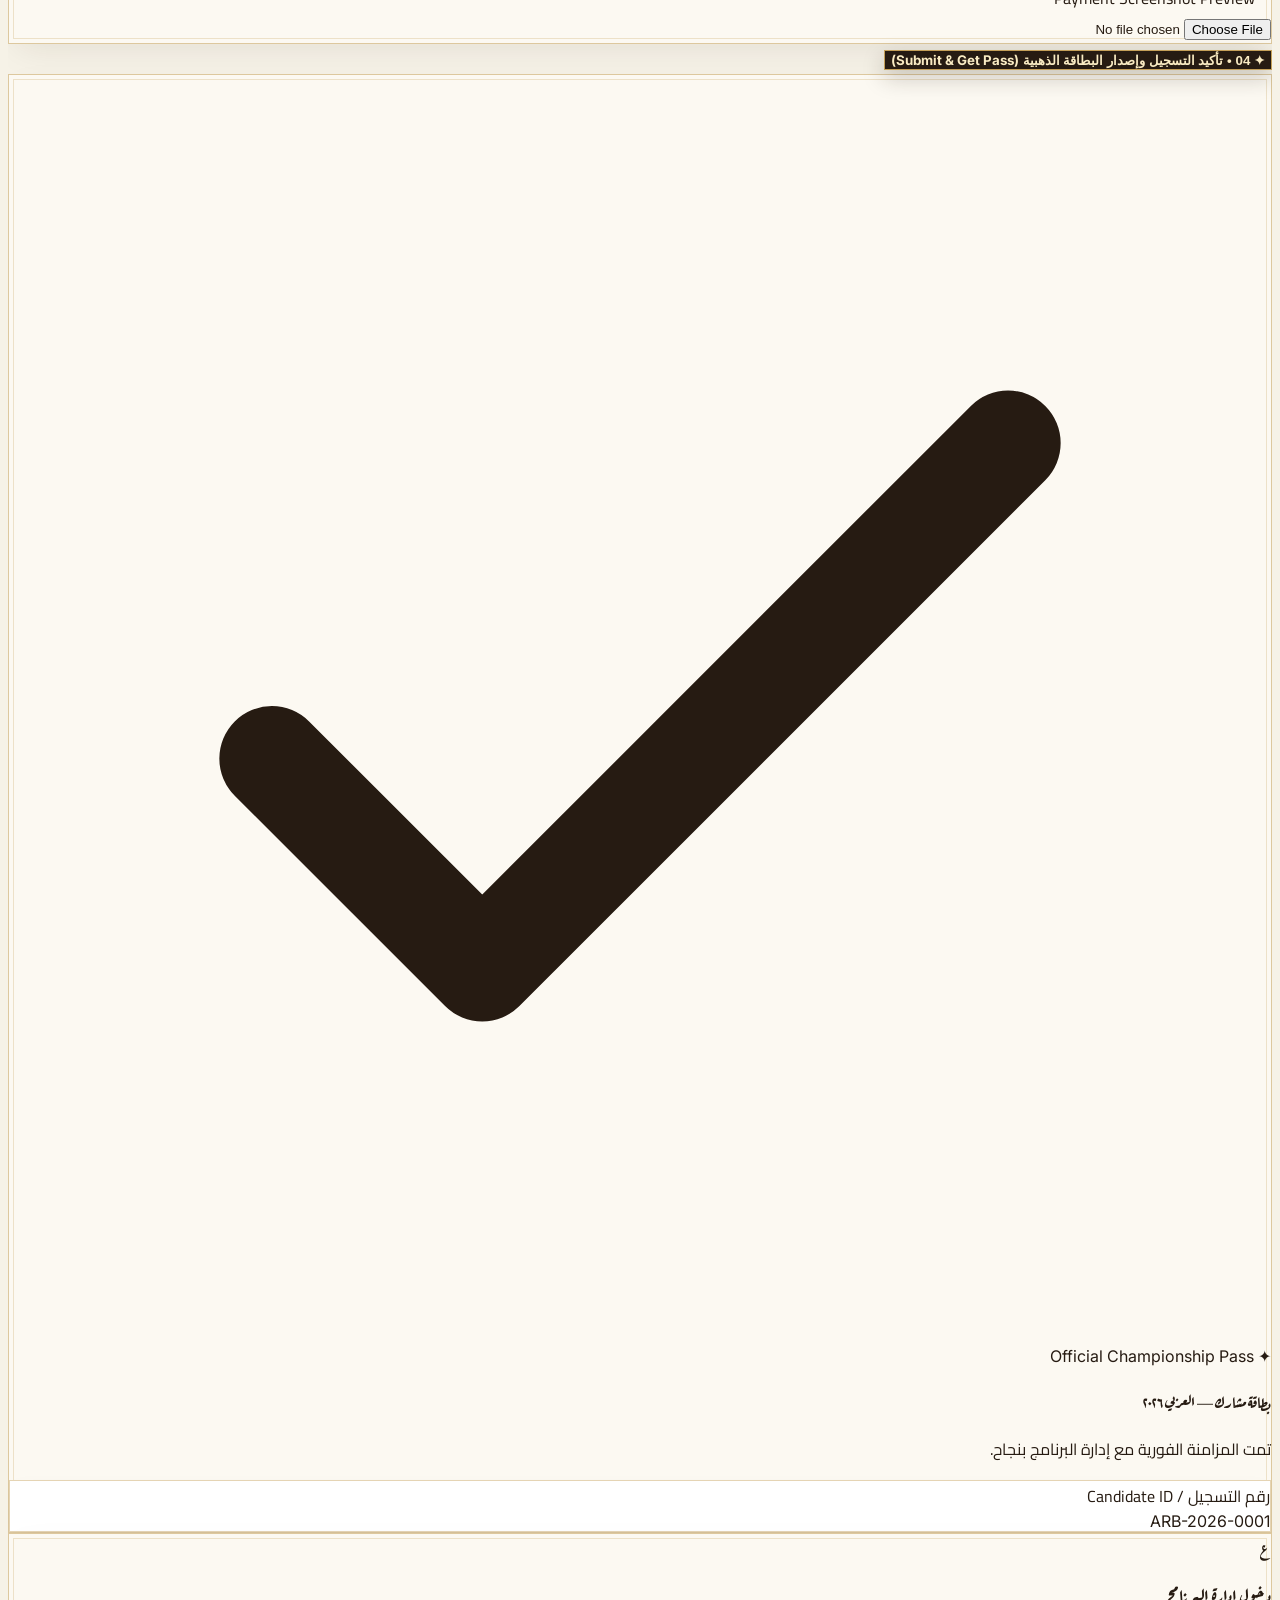
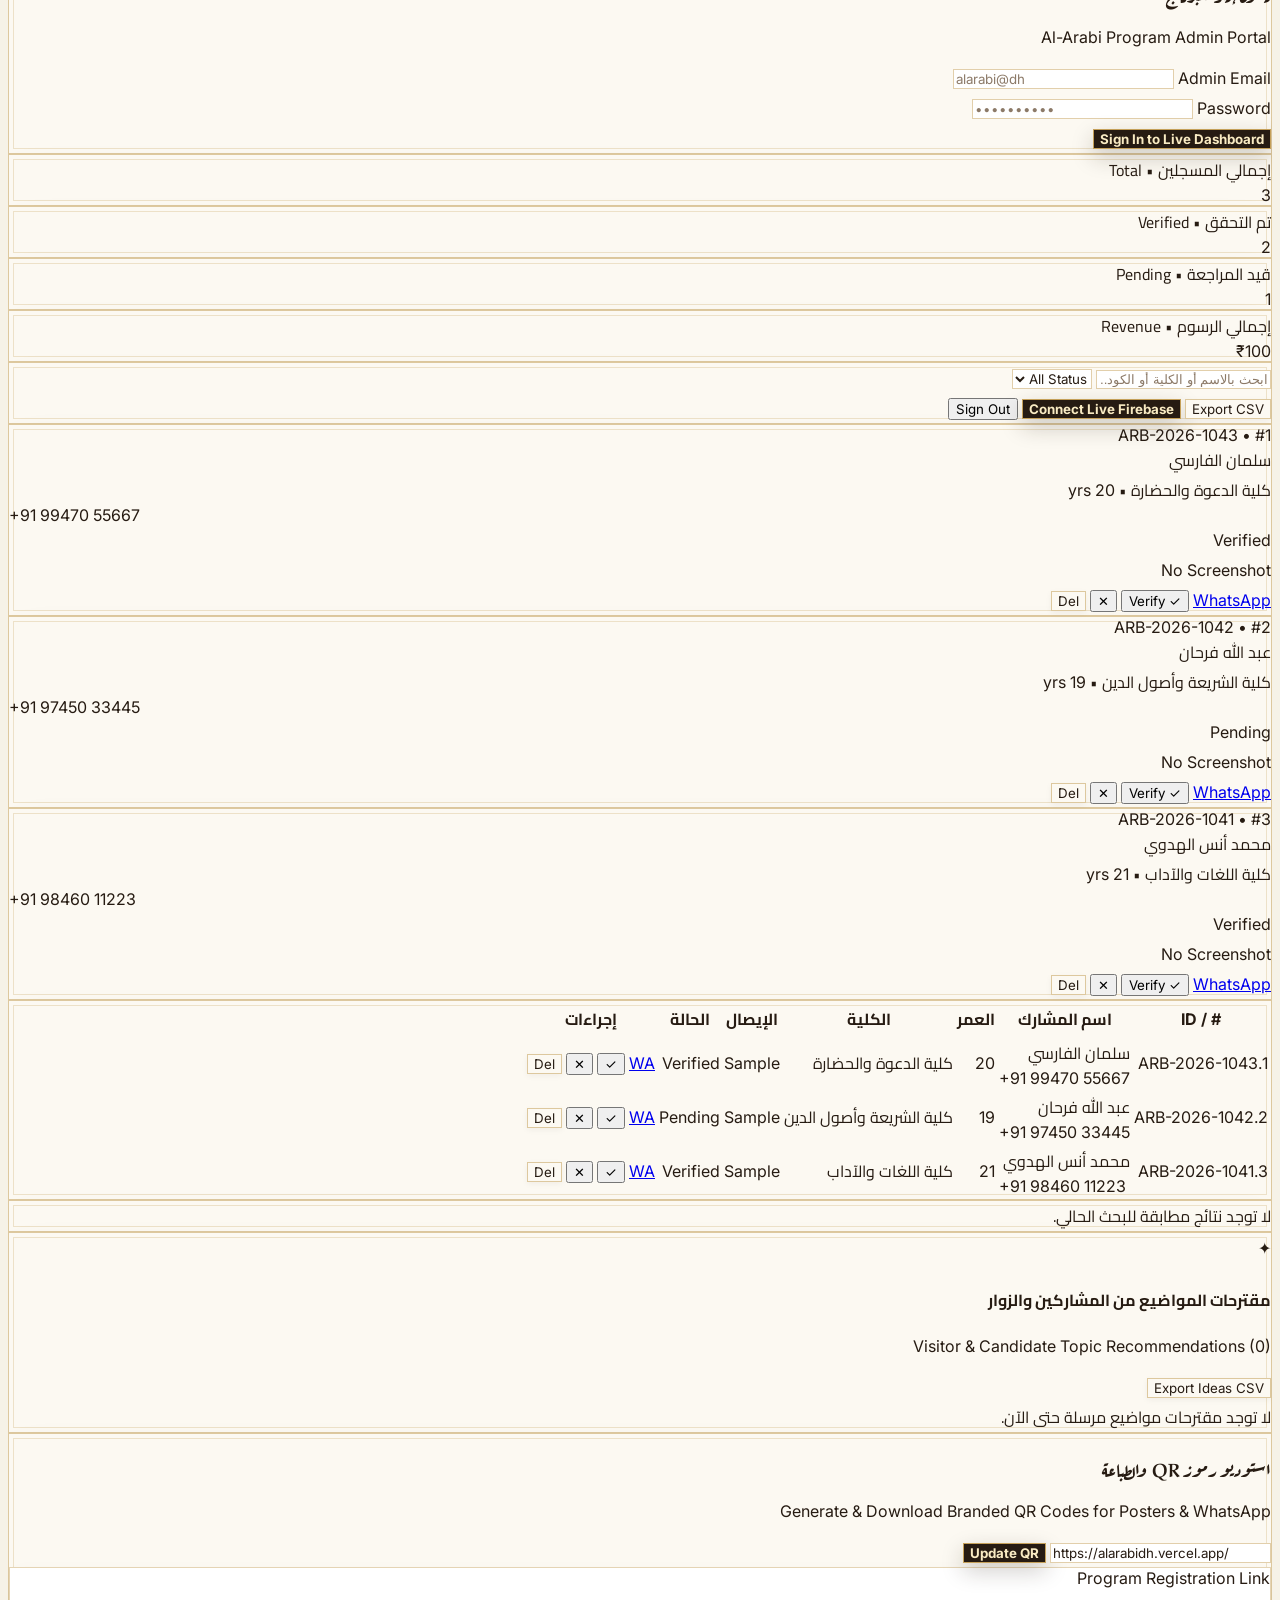
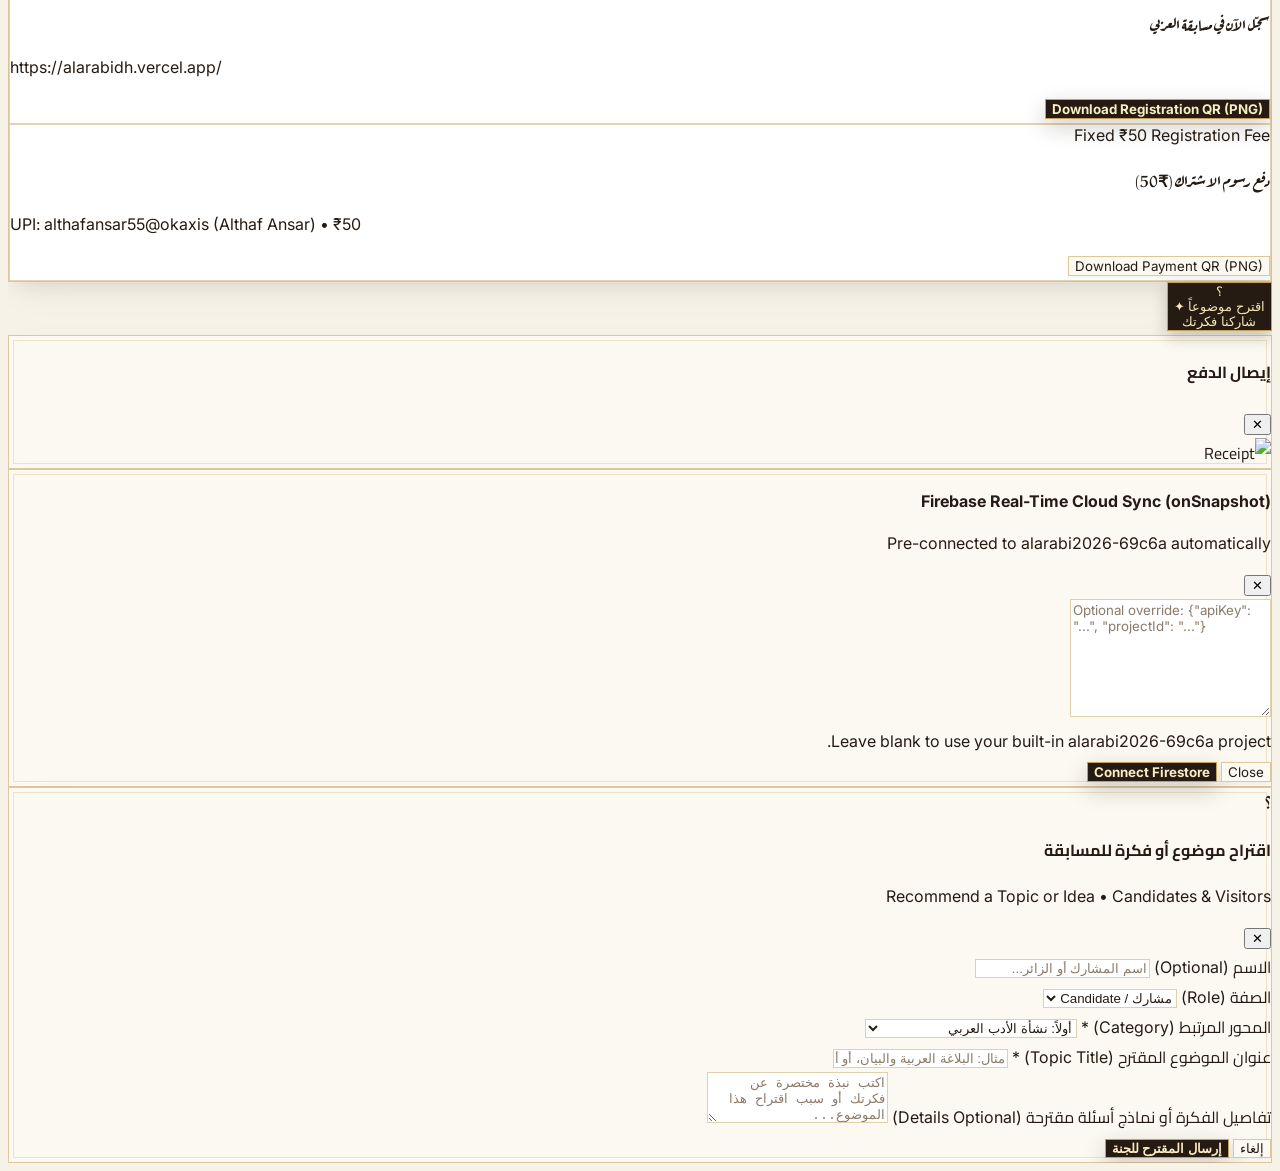
==== commit dc1f2c82: "Add files via upload" ====
--- a/index.html
+++ b/index.html
@@ -480,6 +480,14 @@
                 class="input-souq w-full rounded-xl px-4 py-3 text-base font-latin text-left" />
             </div>
           </div>
+
+          <div>
+            <label class="block text-sm font-bold text-[#261B12] mb-1.5">
+              الكلية <span class="text-xs text-[#9A7426] font-latin">(College) *</span>
+            </label>
+            <input id="fCollege" type="text" required oninput="updateStepper()" placeholder="أدخل اسم الكلية..."
+              class="input-souq w-full rounded-xl px-4 py-3 text-base" />
+          </div>
         </div>
 
         <!-- STEP 02: Payment QR & UPI -->
@@ -652,7 +660,7 @@
 
         <div class="souq-card rounded-2xl p-4 flex flex-wrap items-center justify-between gap-3">
           <div class="flex flex-wrap items-center gap-2.5 flex-1 min-w-[240px]">
-            <input id="adminSearch" type="text" oninput="renderAdmin()" placeholder="ابحث بالاسم أو الكود..."
+            <input id="adminSearch" type="text" oninput="renderAdmin()" placeholder="ابحث بالاسم أو الكلية أو الكود..."
               class="input-souq rounded-full px-4 py-2 text-base sm:text-sm flex-1 min-w-[180px]" />
             <select id="adminStatusFilter" onchange="renderAdmin()" class="input-souq rounded-full px-3.5 py-2 text-base sm:text-sm font-latin">
               <option value="all">All Status</option>
@@ -686,6 +694,7 @@
                   <th class="py-3.5 px-4 font-latin"># / ID</th>
                   <th class="py-3.5 px-4">اسم المشارك</th>
                   <th class="py-3.5 px-4">العمر</th>
+                  <th class="py-3.5 px-4">الكلية</th>
                   <th class="py-3.5 px-4">الإيصال</th>
                   <th class="py-3.5 px-4">الحالة</th>
                   <th class="py-3.5 px-4 text-left">إجراءات</th>
@@ -891,9 +900,9 @@
     try { bc = new BroadcastChannel('al_arabi_live_sync_v2'); } catch (e) {}
 
     const SAMPLE_CANDIDATES = [
-      { id: 'ARB-2026-1043', name: 'سلمان الفارسي', age: 20, phone: '+91 99470 55667', status: 'verified', screenshot: '', createdAt: '2026-11-18T10:30:00Z' },
-      { id: 'ARB-2026-1042', name: 'عبد الله فرحان', age: 19, phone: '+91 97450 33445', status: 'pending', screenshot: '', createdAt: '2026-11-18T10:05:00Z' },
-      { id: 'ARB-2026-1041', name: 'محمد أنس الهدوي', age: 21, phone: '+91 98460 11223', status: 'verified', screenshot: '', createdAt: '2026-11-18T09:15:00Z' }
+      { id: 'ARB-2026-1043', name: 'سلمان الفارسي', age: 20, college: 'كلية الدعوة والحضارة', phone: '+91 99470 55667', status: 'verified', screenshot: '', createdAt: '2026-11-18T10:30:00Z' },
+      { id: 'ARB-2026-1042', name: 'عبد الله فرحان', age: 19, college: 'كلية الشريعة وأصول الدين', phone: '+91 97450 33445', status: 'pending', screenshot: '', createdAt: '2026-11-18T10:05:00Z' },
+      { id: 'ARB-2026-1041', name: 'محمد أنس الهدوي', age: 21, college: 'كلية اللغات والآداب', phone: '+91 98460 11223', status: 'verified', screenshot: '', createdAt: '2026-11-18T09:15:00Z' }
     ];
 
     function updateCountdown() {
@@ -917,7 +926,7 @@
       const el = document.getElementById('liveTickerText');
       if (!el || candidates.length === 0) return;
       const latest = candidates[0];
-      el.textContent = `آخر تسجيل مباشر: ${latest.name} • ${latest.id} — إجمالي المسجلين: ${candidates.length}`;
+      el.textContent = `آخر تسجيل مباشر: ${latest.name}${latest.college ? ' (' + latest.college + ')' : ''} • ${latest.id} — إجمالي المسجلين: ${candidates.length}`;
     }
 
     function loadCandidates() {
@@ -981,7 +990,7 @@
     });
 
     function updateStepper(done4 = false) {
-      const s1 = document.getElementById('fName').value.trim() && document.getElementById('fAge').value.trim();
+      const s1 = document.getElementById('fName').value.trim() && document.getElementById('fAge').value.trim() && document.getElementById('fCollege').value.trim();
       const s3 = !!currentScreenshotData;
       const setB = (id, active) => {
         const el = document.getElementById(id);
@@ -1076,6 +1085,7 @@
 
       const name = document.getElementById('fName').value.trim();
       const age = parseInt(document.getElementById('fAge').value, 10);
+      const college = document.getElementById('fCollege').value.trim();
       const phone = document.getElementById('fPhone').value.trim();
 
       if (!currentScreenshotData) {
@@ -1094,6 +1104,7 @@
         id,
         name,
         age,
+        college,
         phone,
         status: 'pending',
         screenshot: currentScreenshotData,
@@ -1107,7 +1118,7 @@
           await window.__fbAddCandidate(newEntry);
         }
         document.getElementById('passCode').textContent = id;
-        document.getElementById('passDetails').textContent = `${name} • ${age} سنة`;
+        document.getElementById('passDetails').textContent = `${name} • ${college} • ${age} سنة`;
         const passCard = document.getElementById('successPassCard');
         passCard.classList.remove('hidden');
         passCard.scrollIntoView({ behavior: 'smooth', block: 'center' });
@@ -1151,7 +1162,7 @@
 
       const filtered = candidates.filter(c => {
         const matchStatus = filterStatus === 'all' || c.status === filterStatus;
-        const matchQ = !q || c.name.toLowerCase().includes(q) || c.id.toLowerCase().includes(q);
+        const matchQ = !q || c.name.toLowerCase().includes(q) || (c.college || '').toLowerCase().includes(q) || c.id.toLowerCase().includes(q);
         return matchStatus && matchQ;
       });
 
@@ -1184,6 +1195,7 @@
             ${c.phone ? `<div class="text-[11px] text-[#5C4B3B] font-latin" dir="ltr">${escapeHtml(c.phone)}</div>` : ''}
           </td>
           <td class="py-3.5 px-4 font-latin text-xs font-semibold text-[#261B12]">${c.age}</td>
+          <td class="py-3.5 px-4 text-xs text-[#5C4B3B] font-semibold">${escapeHtml(c.college || '-')}</td>
           <td class="py-3.5 px-4">
             ${c.screenshot
               ? `<button onclick="openImgModal('${c.id}')" class="souq-pill px-2.5 py-1 rounded-full text-xs font-latin font-semibold">View Receipt</button>`
@@ -1211,7 +1223,7 @@
               <div>
                 <div class="font-latin text-[11px] text-[#9A7426] font-bold">#${idx + 1} • ${escapeHtml(c.id)}</div>
                 <div class="font-bold text-base text-[#261B12] mt-0.5">${escapeHtml(c.name)}</div>
-                <div class="text-xs text-[#5C4B3B] font-latin font-semibold">${c.age} yrs</div>
+                <div class="text-xs text-[#5C4B3B] font-semibold">${c.college ? escapeHtml(c.college) + ' • ' : ''}<span class="font-latin">${c.age} yrs</span></div>
                 ${c.phone ? `<div class="text-xs text-[#5C4B3B] font-latin mt-0.5" dir="ltr">${escapeHtml(c.phone)}</div>` : ''}
               </div>
               <div>${badgeMap[c.status] || badgeMap.pending}</div>
@@ -1259,8 +1271,8 @@
     function closeImgModal() { document.getElementById('imgModal').classList.add('hidden'); }
 
     function exportCsv() {
-      const header = ['Order', 'ID', 'Name', 'Age', 'Phone', 'Status', 'CreatedAt'];
-      const rows = candidates.map((c, i) => [i + 1, c.id, c.name, c.age, c.phone || '', c.status, c.createdAt]);
+      const header = ['Order', 'ID', 'Name', 'Age', 'College', 'Phone', 'Status', 'CreatedAt'];
+      const rows = candidates.map((c, i) => [i + 1, c.id, c.name, c.age, c.college || '', c.phone || '', c.status, c.createdAt]);
       const csv = '\uFEFF' + [header, ...rows].map(r => r.map(v => `"${String(v).replace(/"/g, '""')}"`).join(',')).join('\n');
       const blob = new Blob([csv], { type: 'text/csv;charset=utf-8;' });
       const url = URL.createObjectURL(blob);
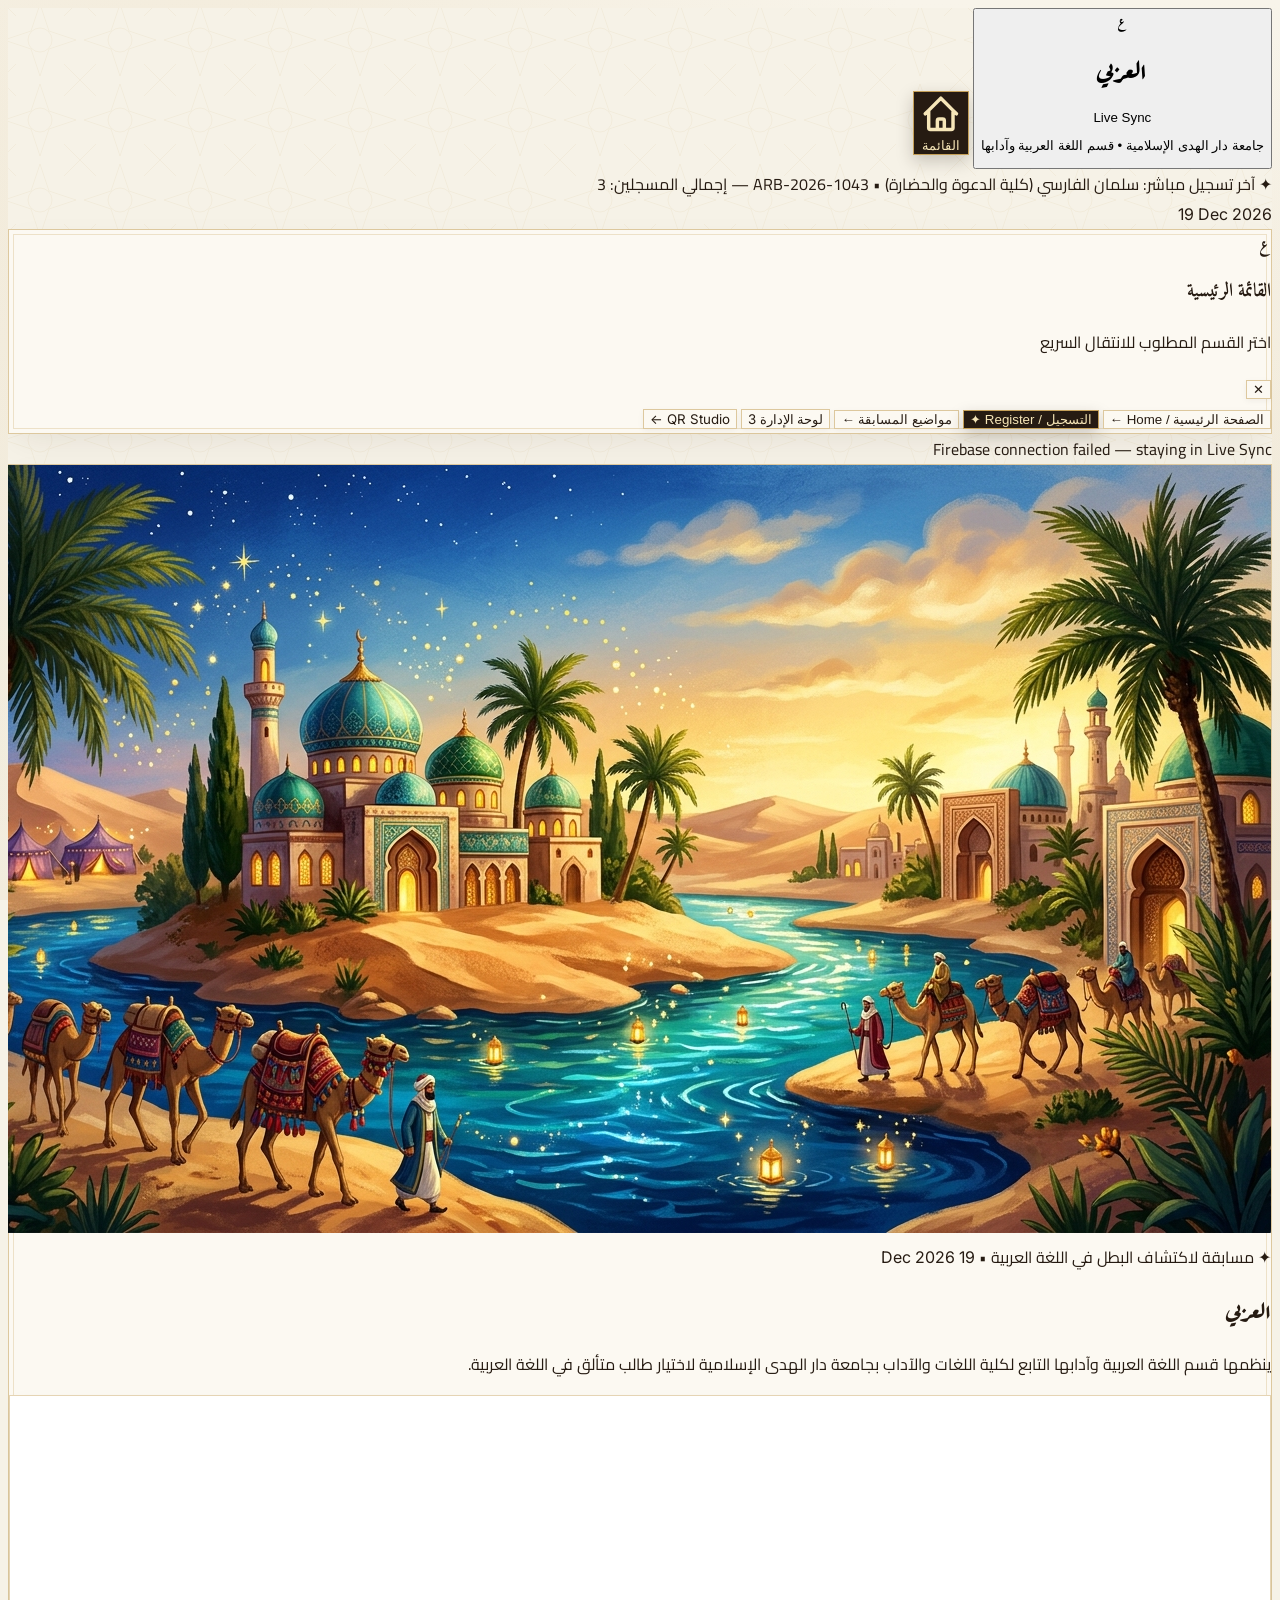
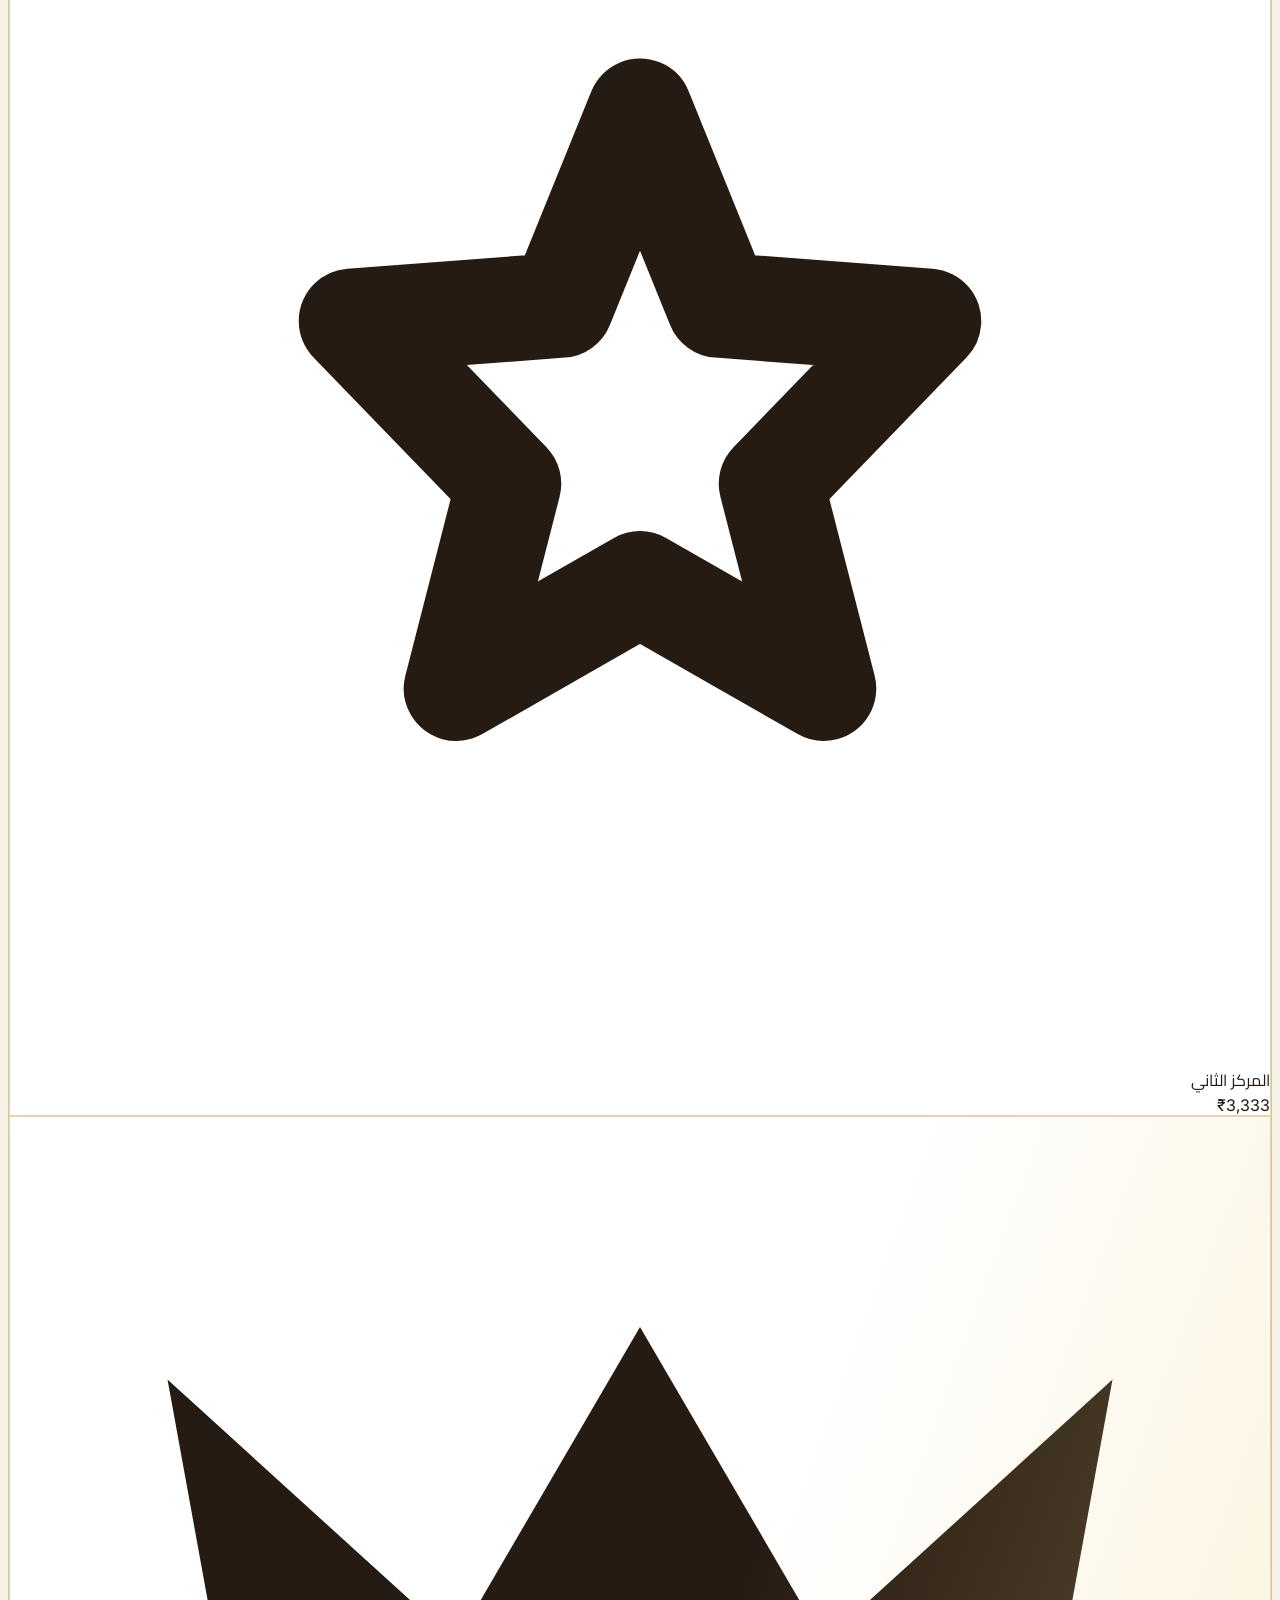
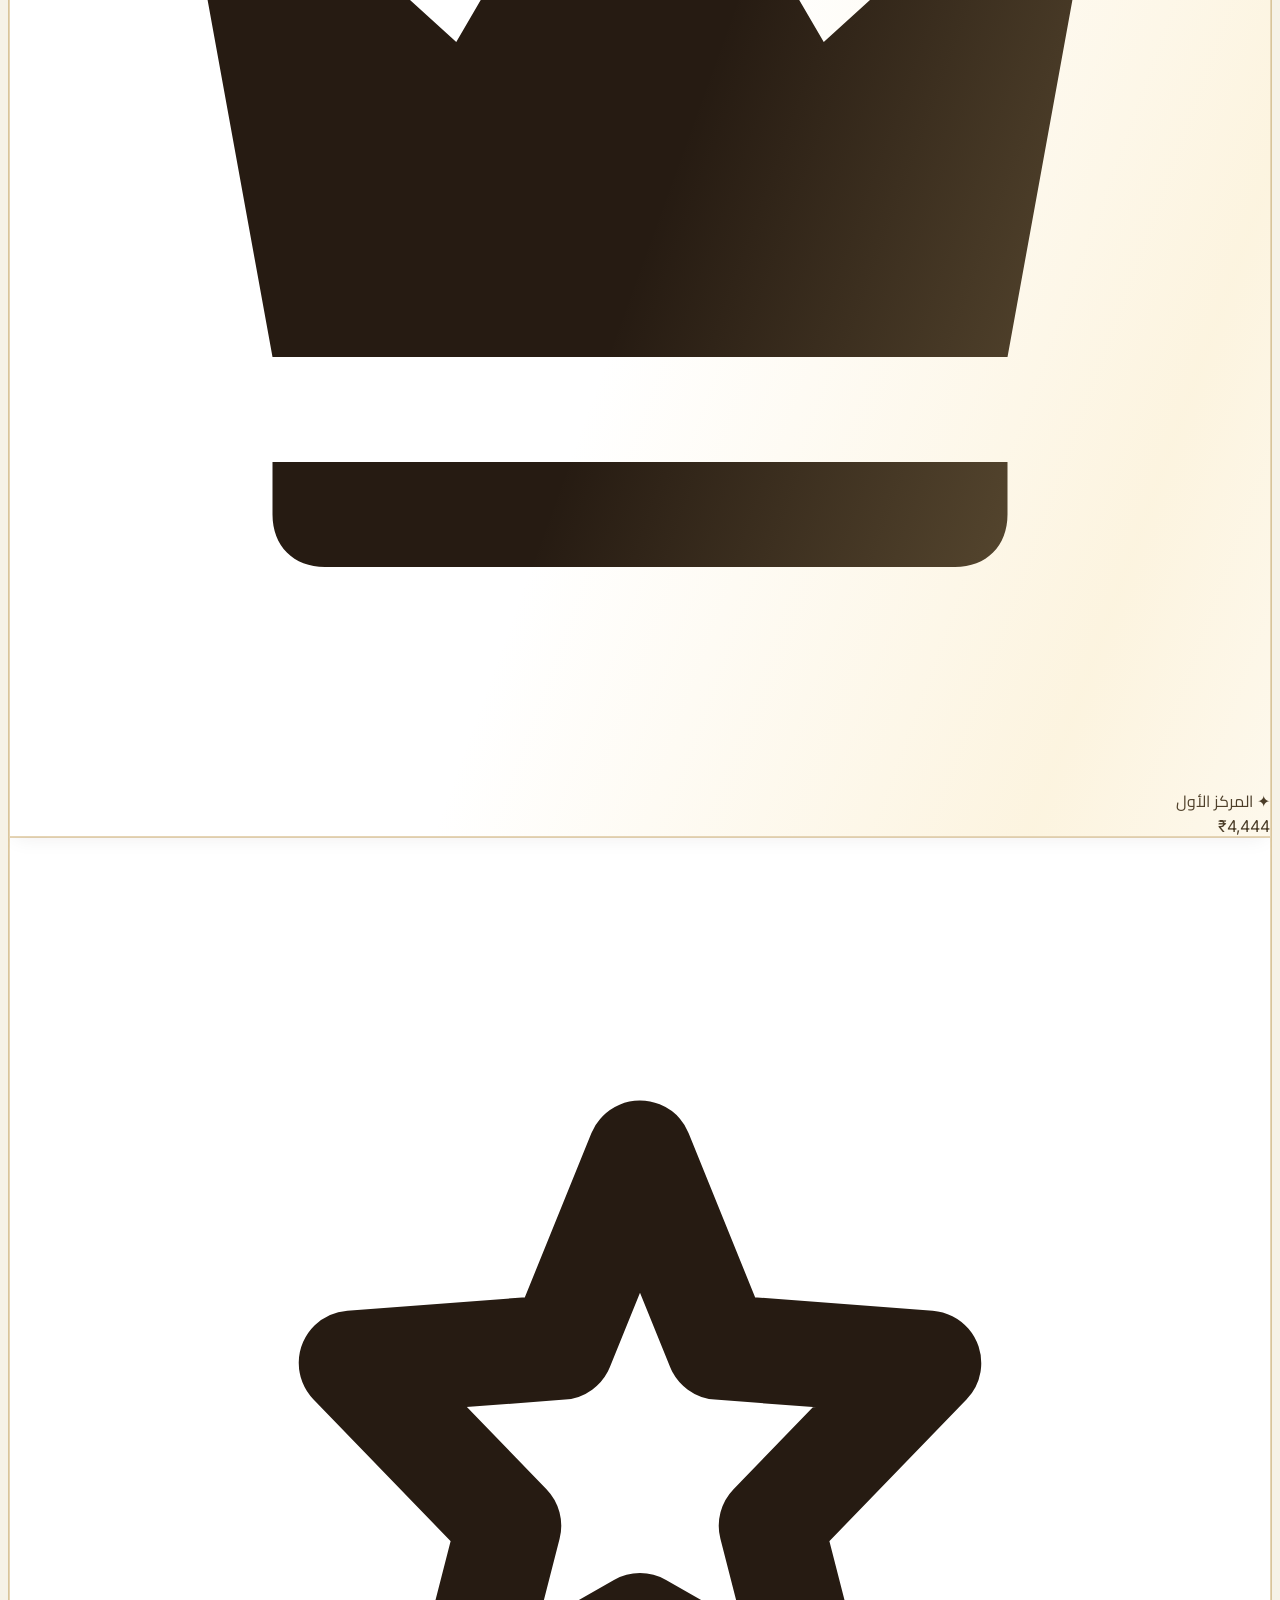
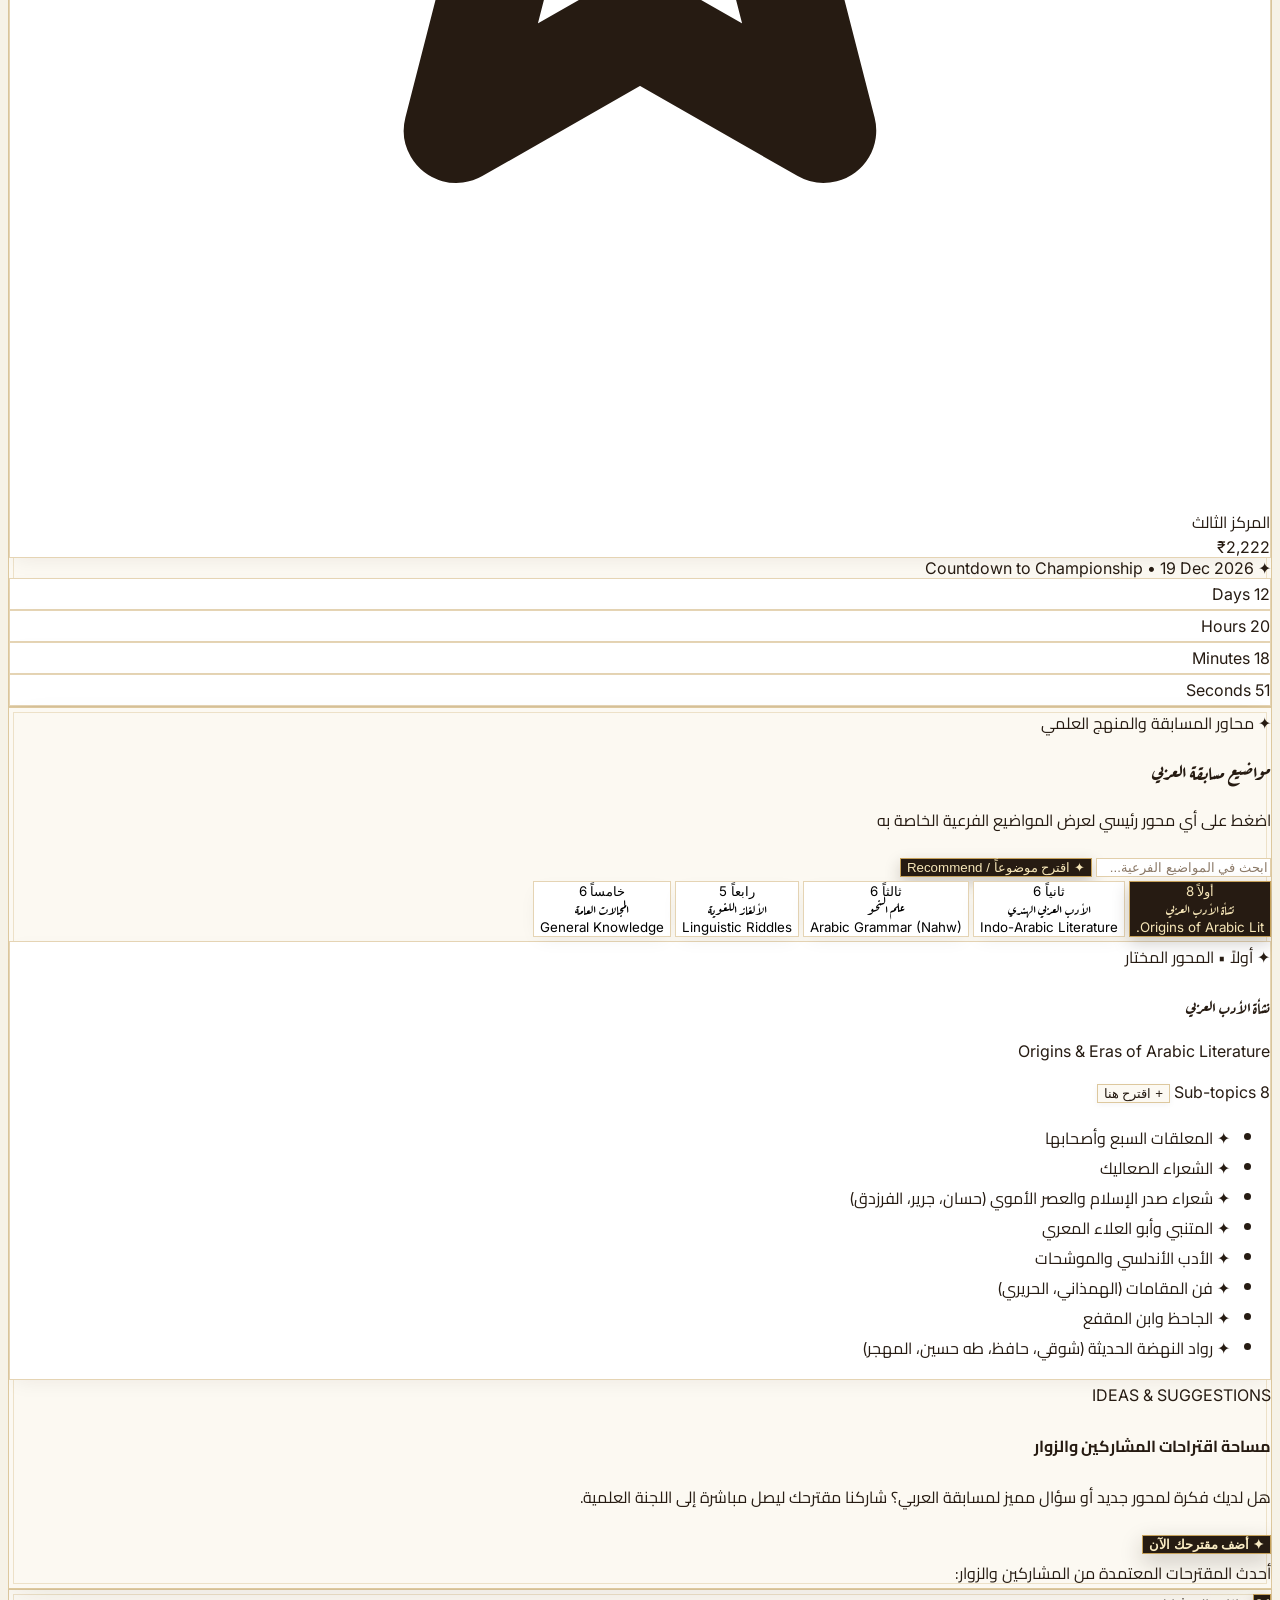
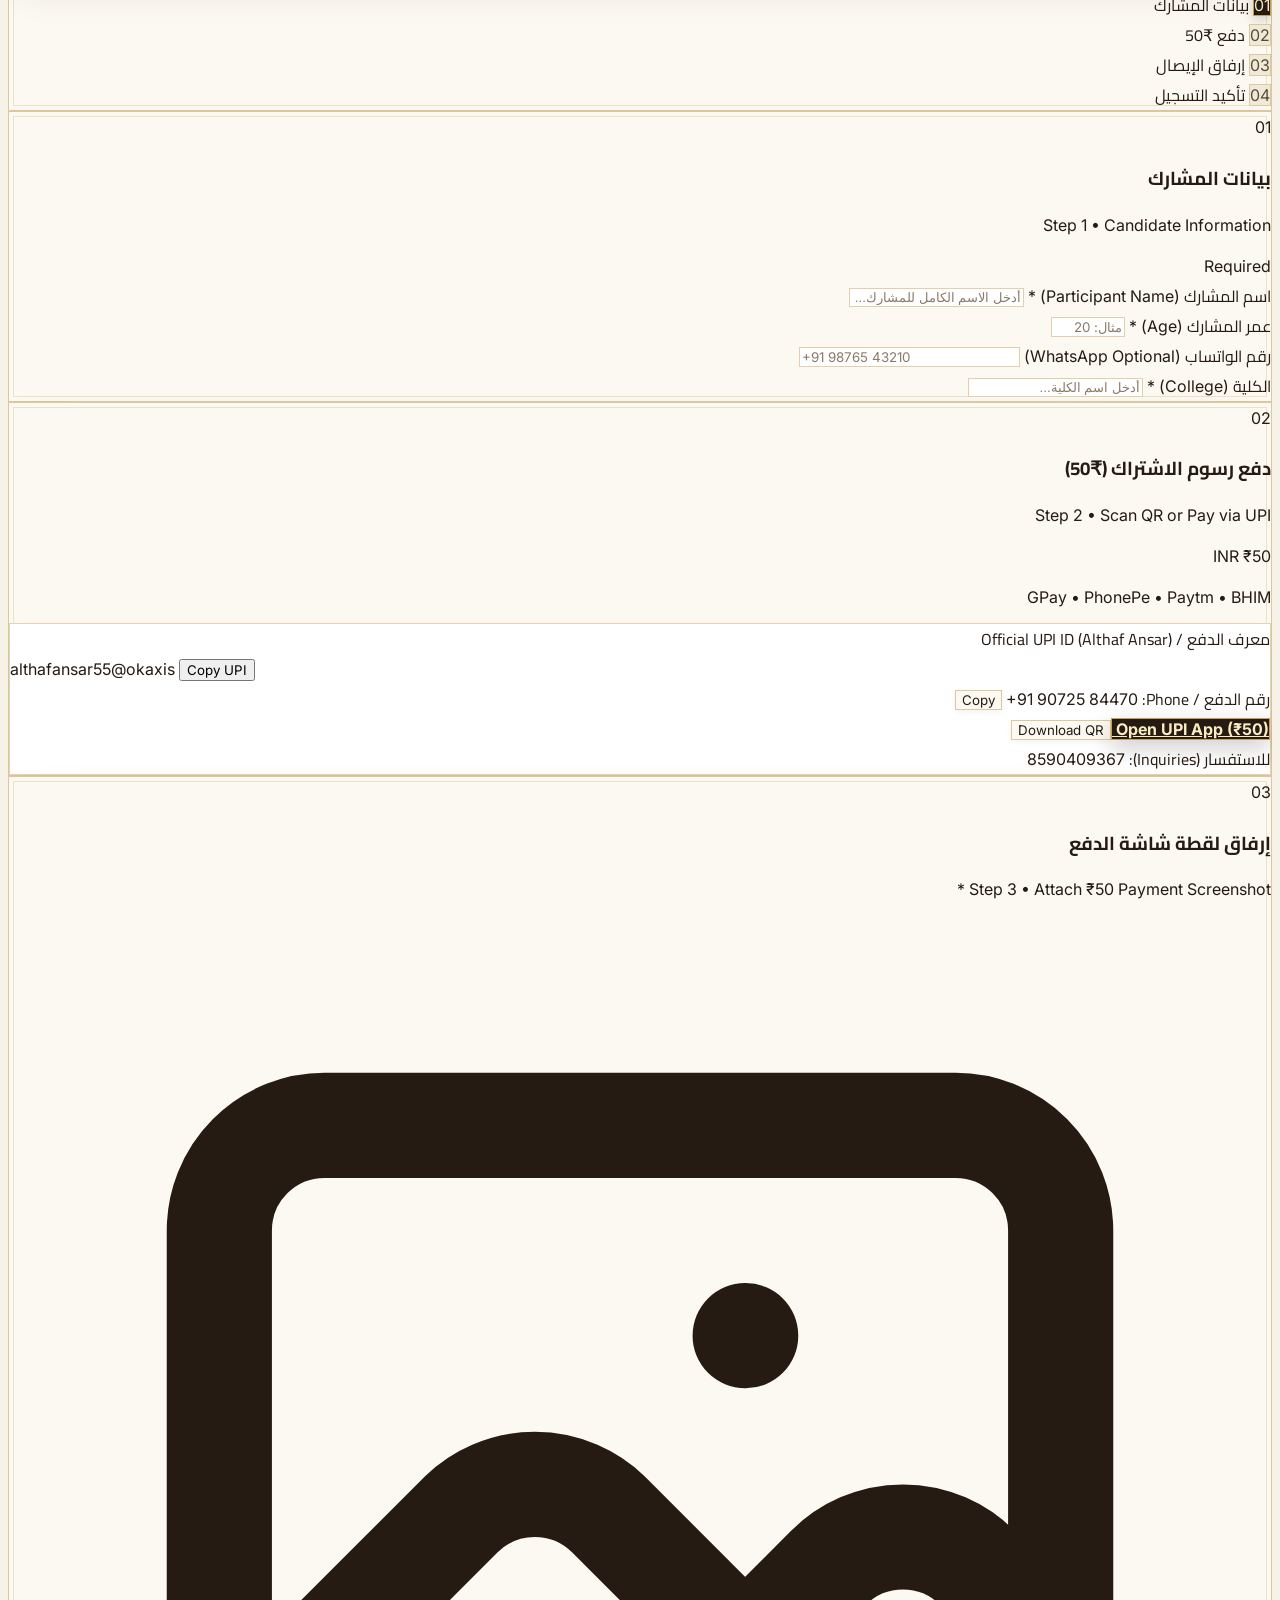
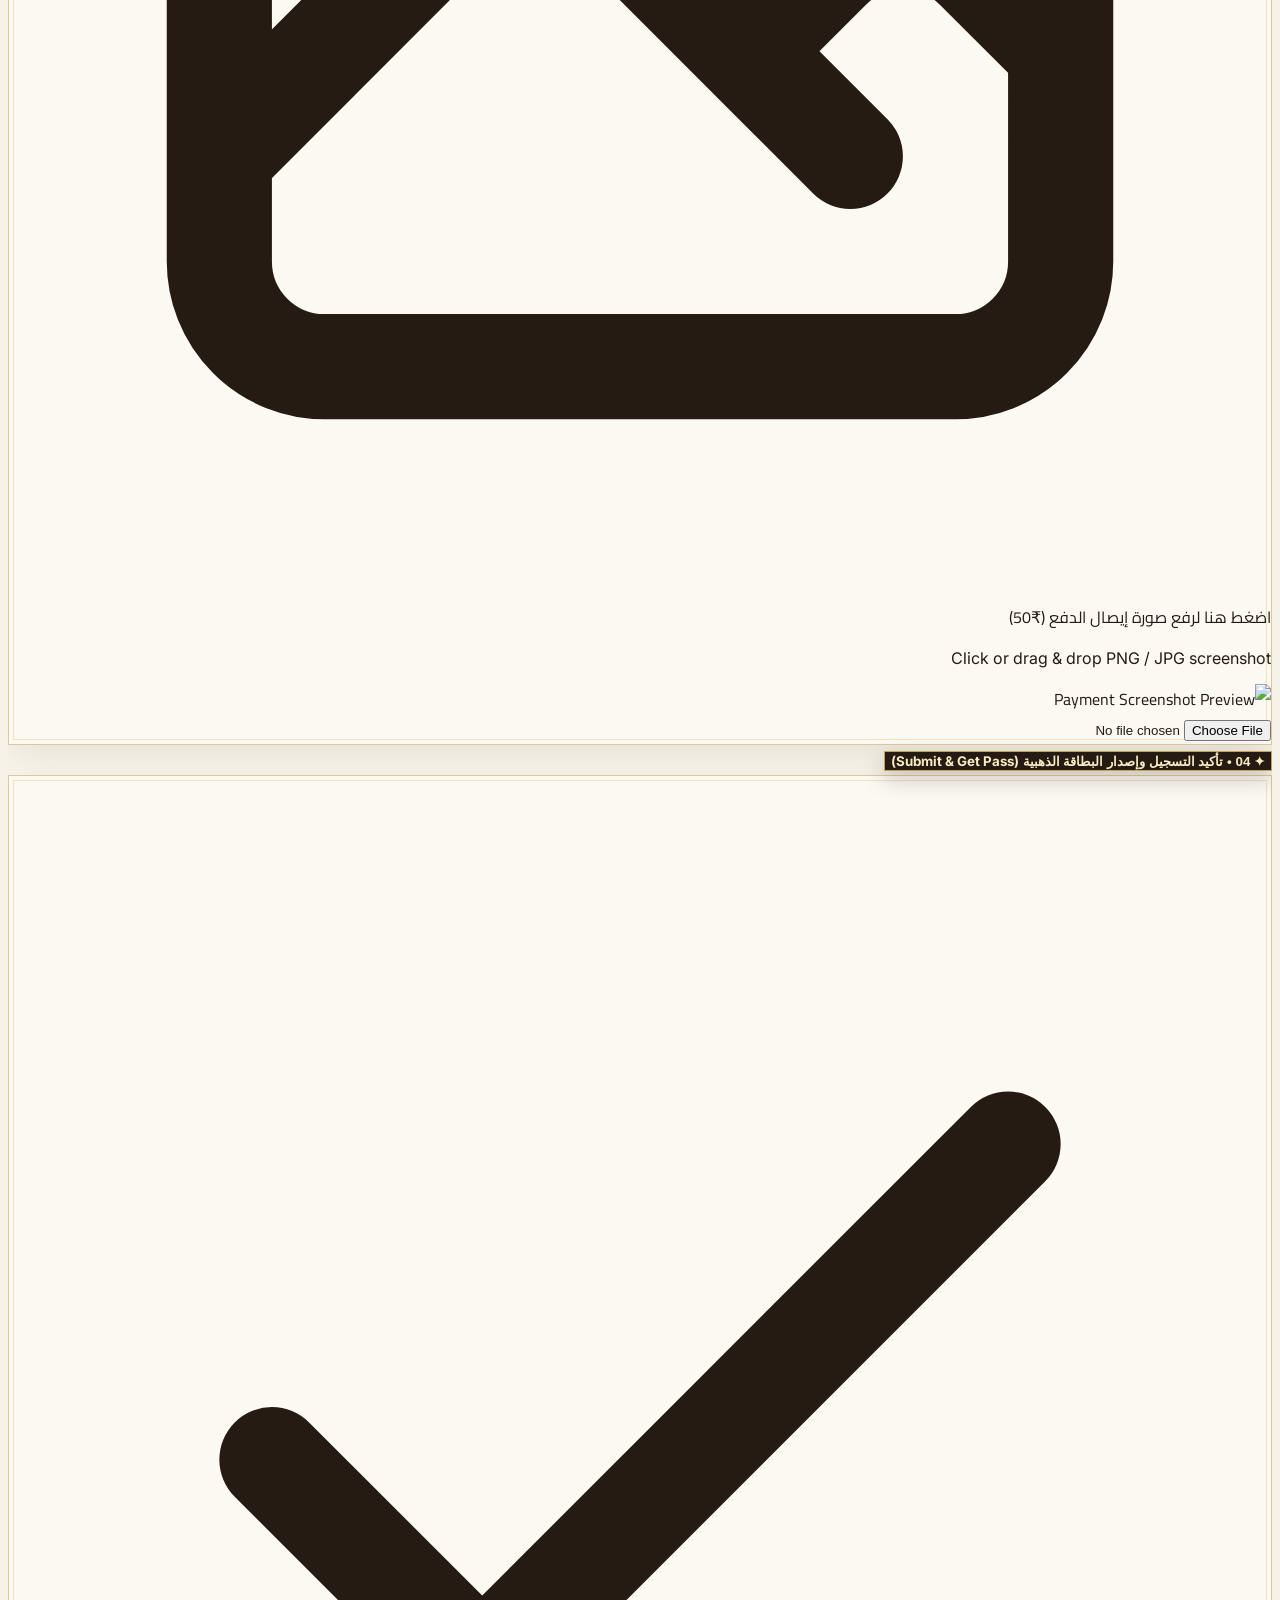
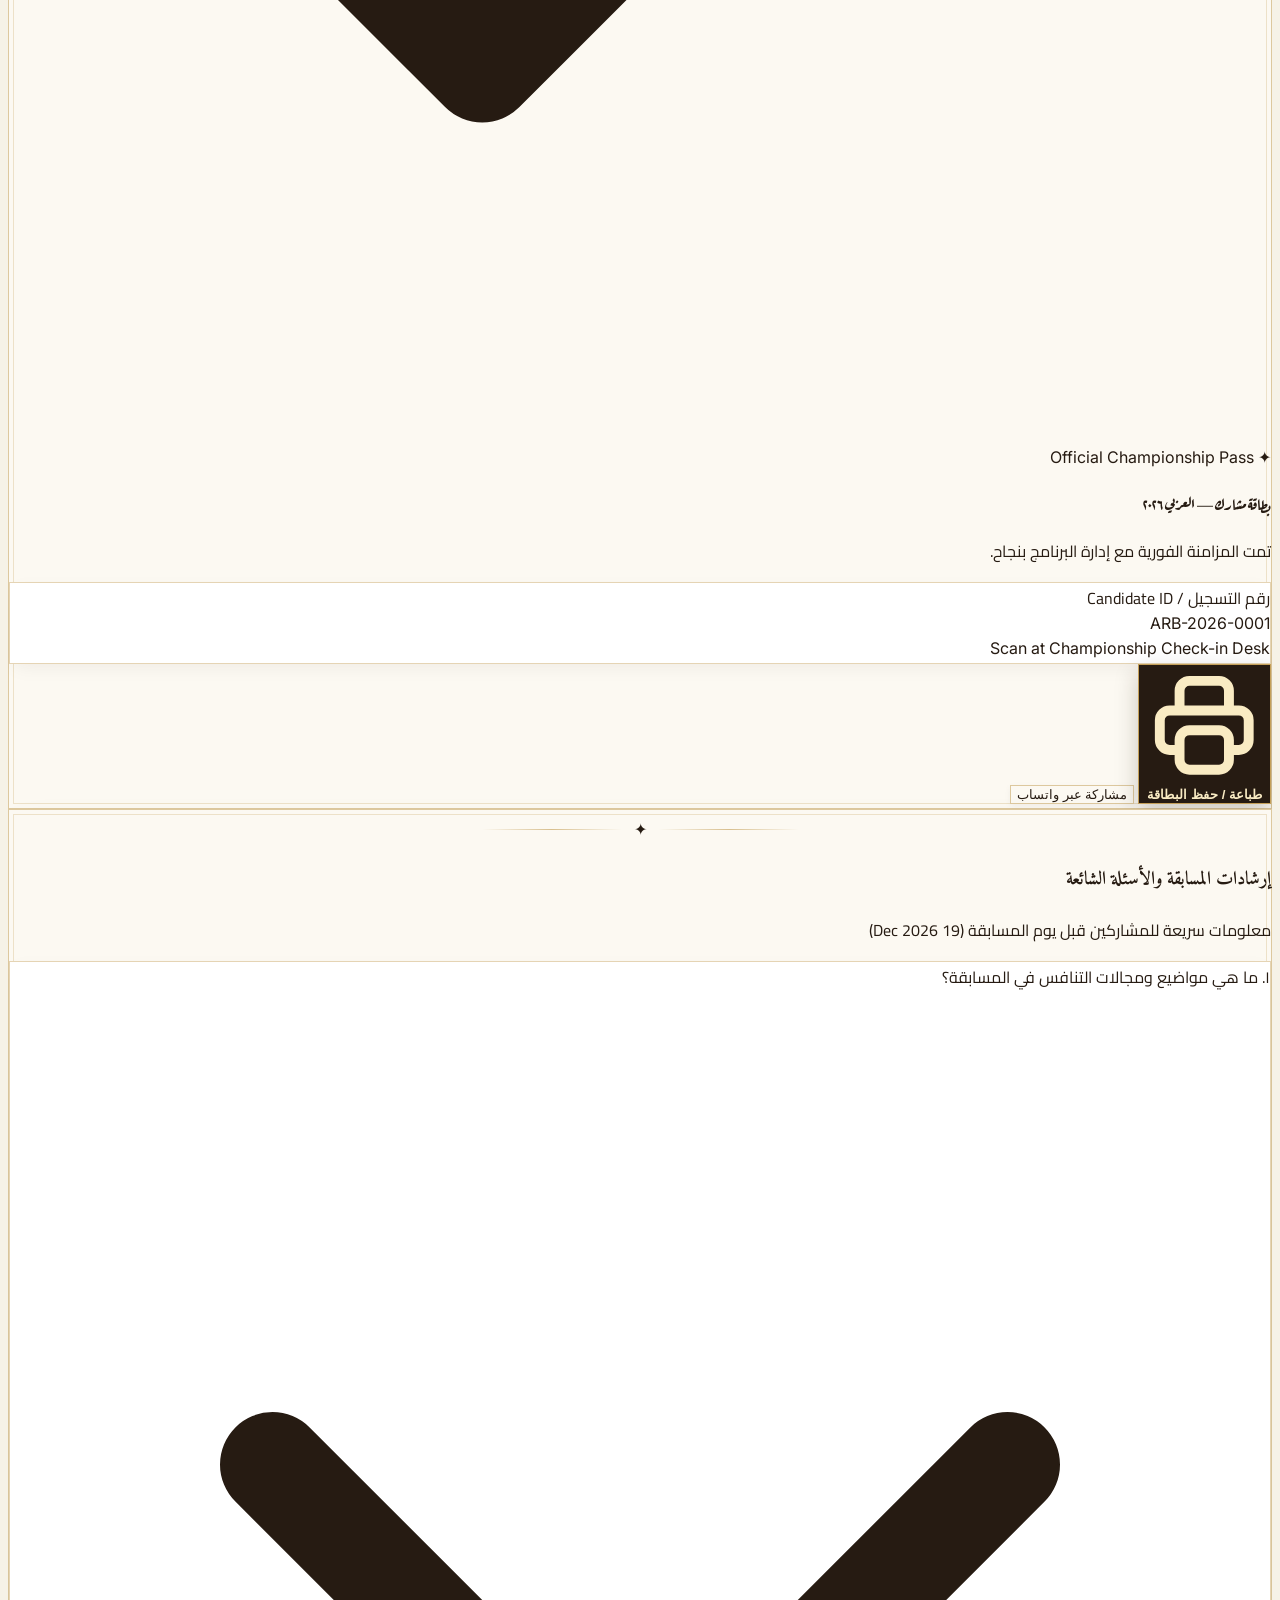
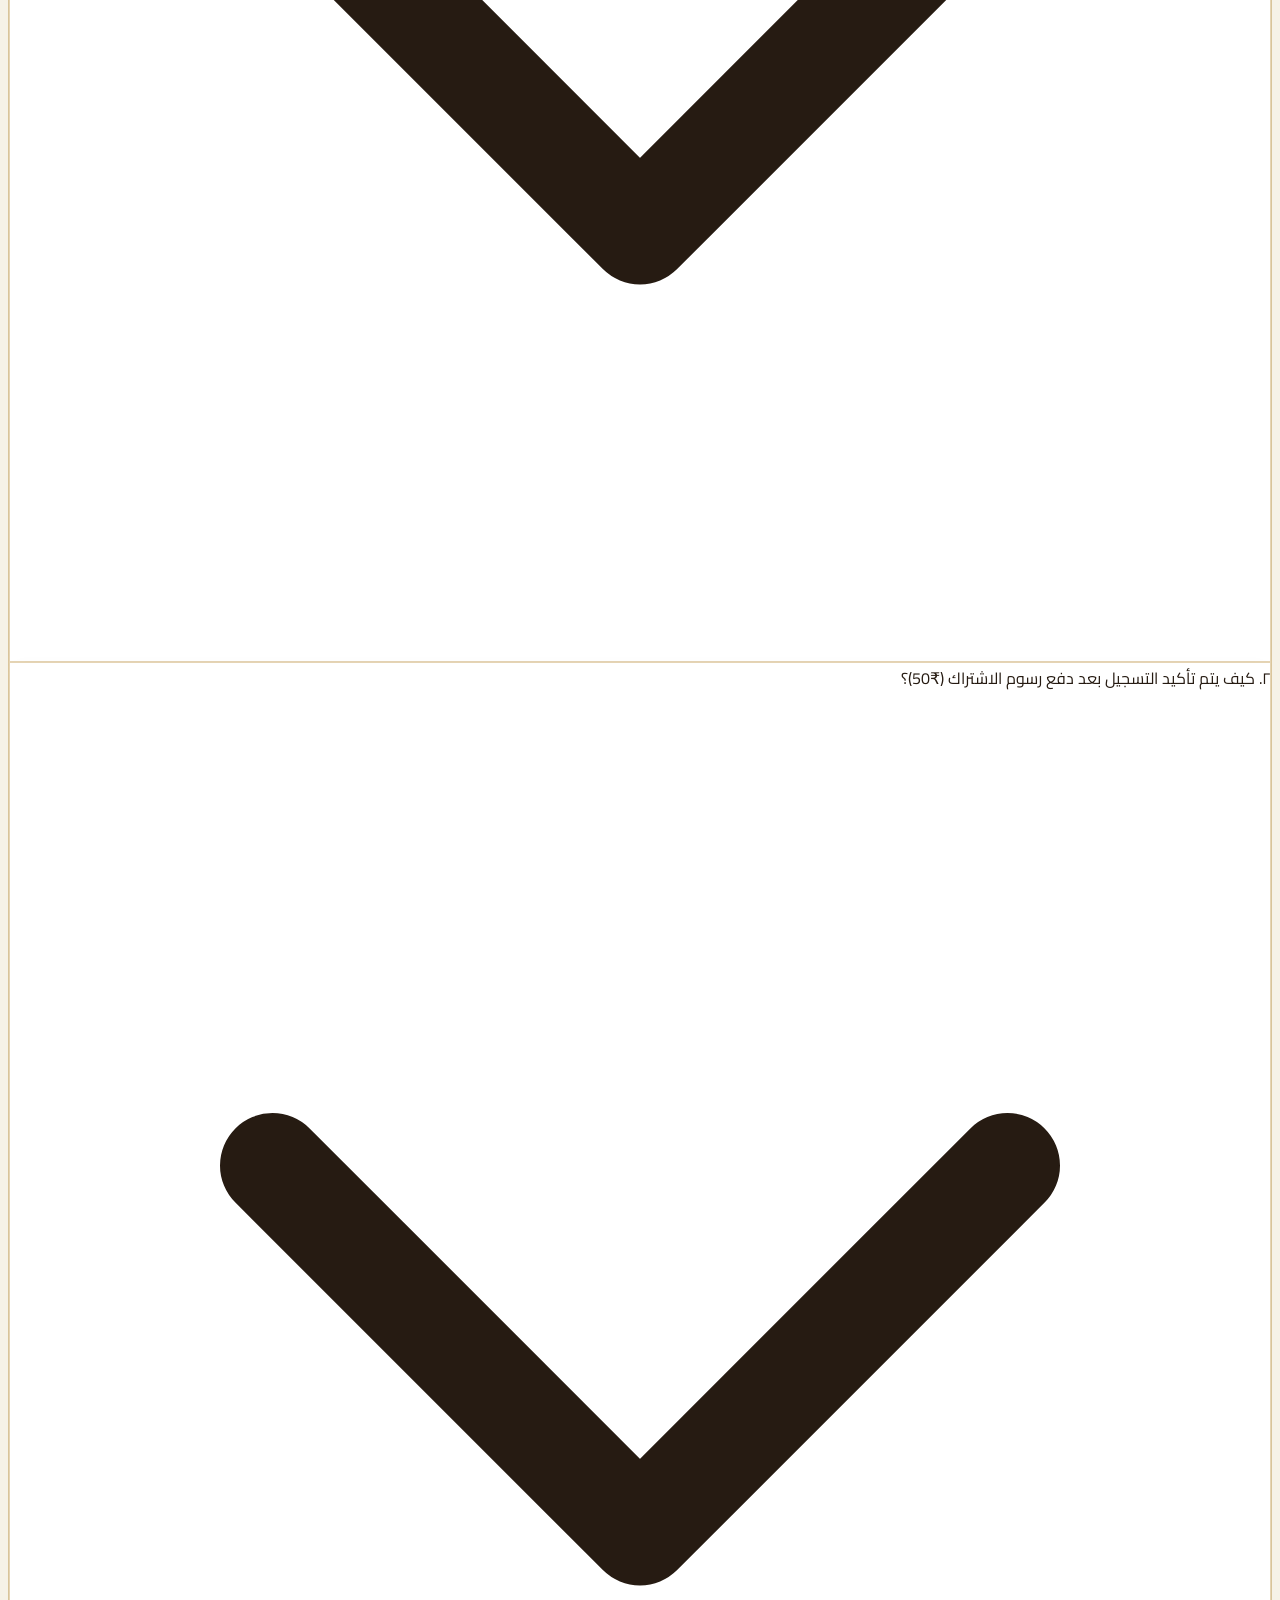
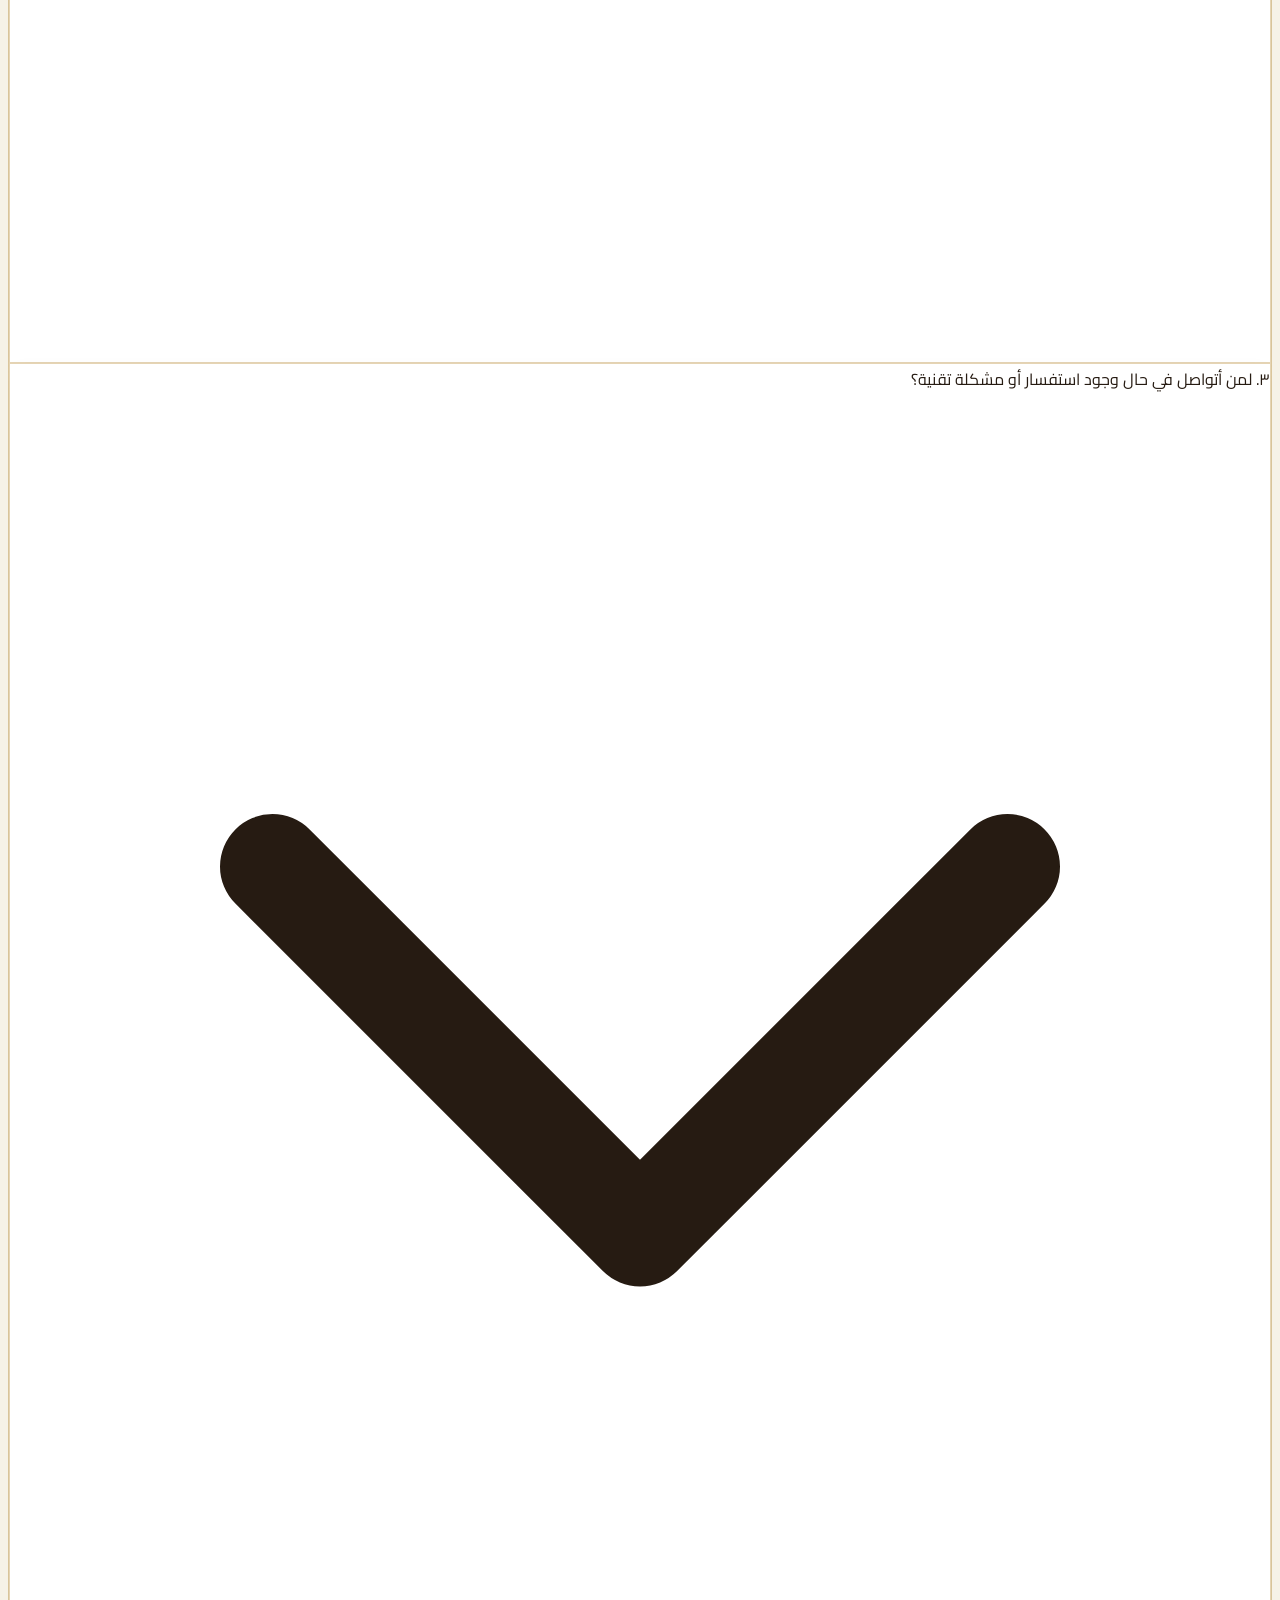
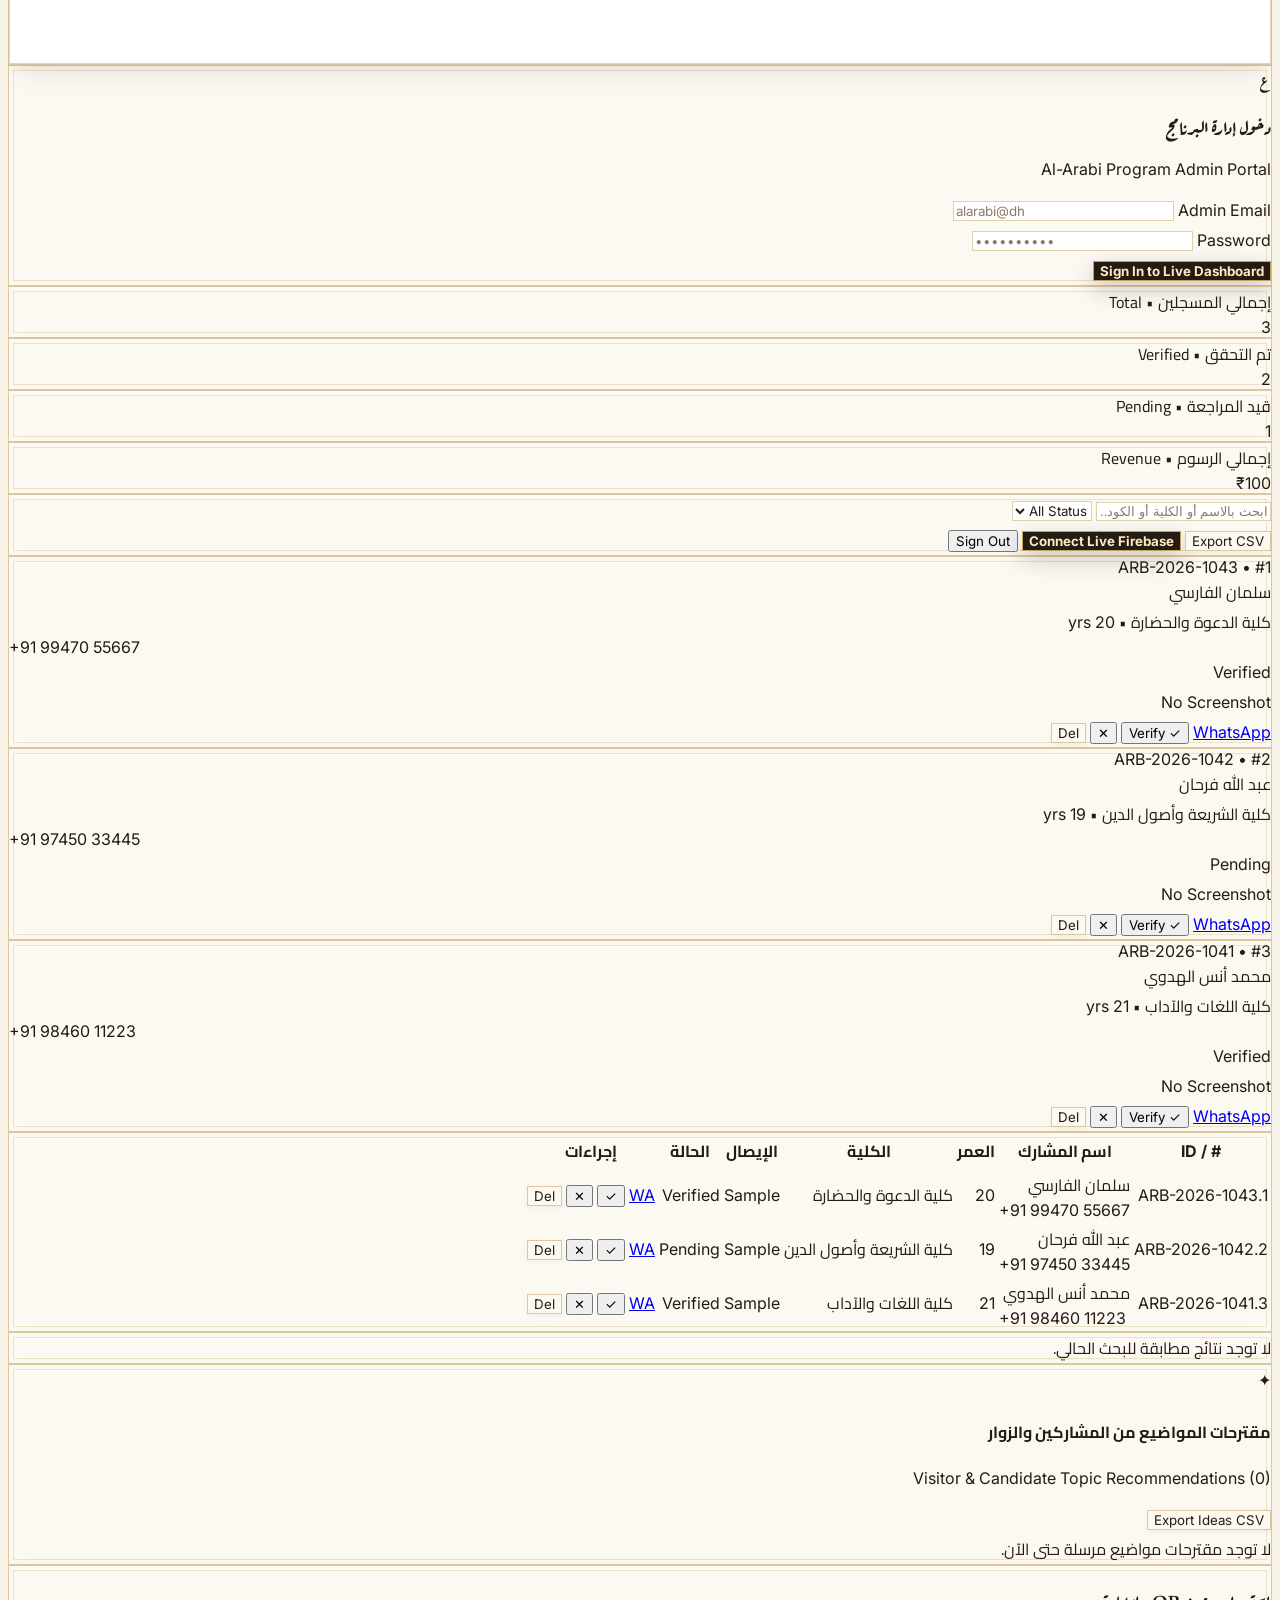
==== commit b79b3862: "Add files via upload" ====
--- a/index.html
+++ b/index.html
@@ -4,6 +4,12 @@
   <meta charset="UTF-8" />
   <meta name="viewport" content="width=device-width, initial-scale=1.0" />
   <title>العربي | Al-Arabi Championship — Darul Huda Islamic University</title>
+  <meta name="description" content="مسابقة العربي — قسم اللغة العربية وآدابها، جامعة دار الهدى الإسلامية. التسجيل الرسمي والمواضيع والجوائز." />
+  <meta property="og:title" content="العربي | Al-Arabi Championship — Darul Huda Islamic University" />
+  <meta property="og:description" content="مسابقة لاكتشاف البطل في اللغة العربية • 19 Dec 2026 • جوائز تصل إلى ₹4,444" />
+  <meta property="og:type" content="website" />
+  <meta name="theme-color" content="#261B12" />
+  <link rel="icon" type="image/svg+xml" href="data:image/svg+xml,%3Csvg xmlns='http://www.w3.org/2000/svg' viewBox='0 0 64 64'%3E%3Crect width='64' height='64' rx='16' fill='%23261B12'/%3E%3Crect x='3' y='3' width='58' height='58' rx='13' fill='none' stroke='%23C5A059' stroke-width='2.5'/%3E%3Ctext x='32' y='44' text-anchor='middle' font-size='36' fill='%23F5D78E' font-family='serif'%3E%D8%B9%3C/text%3E%3C/svg%3E" />
   <script src="https://cdn.tailwindcss.com/3.4.17"></script>
   <script src="https://cdnjs.cloudflare.com/ajax/libs/qrcodejs/1.0.0/qrcode.min.js"></script>
   <link rel="preconnect" href="https://fonts.googleapis.com" />
@@ -122,66 +128,232 @@
       color: var(--espresso-light);
       border: 1px solid rgba(197, 160, 89, 0.45);
     }
+
+    /* Subtle Islamic Geometric Pattern Overlay */
+    .arabesque-bg {
+      background-image: url("data:image/svg+xml,%3Csvg width='80' height='80' viewBox='0 0 80 80' xmlns='http://www.w3.org/2000/svg'%3E%3Cg fill='none' stroke='%23C5A059' stroke-width='0.75' stroke-opacity='0.11'%3E%3Cpath d='M40 4 L49 31 L76 40 L49 49 L40 76 L31 49 L4 40 L31 31 Z'/%3E%3Ccircle cx='40' cy='40' r='12'/%3E%3Cpath d='M0 0 L16 16 M80 0 L64 16 M0 80 L16 64 M80 80 L64 64'/%3E%3C/g%3E%3C/svg%3E");
+    }
+
+    html { scroll-behavior: smooth; }
+
+    @keyframes fadeUpIn {
+      from { opacity: 0; transform: translateY(18px); }
+      to { opacity: 1; transform: translateY(0); }
+    }
+    @keyframes goldShimmer {
+      0% { background-position: -200% center; }
+      100% { background-position: 200% center; }
+    }
+    @keyframes floatSlow {
+      0%, 100% { transform: translateY(0px); }
+      50% { transform: translateY(-4px); }
+    }
+    @keyframes tickPop {
+      0% { transform: scale(1.12); color: #C5A059; }
+      100% { transform: scale(1); }
+    }
+    @keyframes heroZoom {
+      0% { transform: scale(1); }
+      50% { transform: scale(1.04); }
+      100% { transform: scale(1); }
+    }
+
+    .reveal-card {
+      opacity: 0;
+      transform: translateY(18px);
+      transition: opacity 0.55s cubic-bezier(0.22, 1, 0.36, 1), transform 0.55s cubic-bezier(0.22, 1, 0.36, 1);
+    }
+    .reveal-card.is-visible {
+      opacity: 1;
+      transform: translateY(0);
+    }
+
+    .souq-inner-card {
+      transition: transform 0.25s cubic-bezier(0.22, 1, 0.36, 1), box-shadow 0.25s ease, border-color 0.25s ease;
+    }
+    .souq-inner-card:hover {
+      transform: translateY(-3px);
+      box-shadow: 0 12px 28px -8px rgba(38, 27, 18, 0.14);
+      border-color: rgba(197, 160, 89, 0.8);
+    }
+
+    .prize-first-glow {
+      position: relative;
+      overflow: hidden;
+    }
+    .prize-first-glow::after {
+      content: "";
+      position: absolute;
+      inset: 0;
+      background: linear-gradient(110deg, transparent 30%, rgba(245, 215, 142, 0.28) 50%, transparent 70%);
+      background-size: 200% 100%;
+      animation: goldShimmer 4.2s infinite linear;
+      pointer-events: none;
+    }
+
+    .hero-img-motion {
+      animation: heroZoom 18s ease-in-out infinite;
+    }
+
+    .float-badge {
+      animation: floatSlow 3.4s ease-in-out infinite;
+    }
+
+    .tick-pop {
+      animation: tickPop 0.35s ease-out;
+    }
+
+    .arabesque-divider {
+      display: flex;
+      align-items: center;
+      justify-content: center;
+      gap: 12px;
+      margin: 0.25rem 0;
+    }
+    .arabesque-divider::before,
+    .arabesque-divider::after {
+      content: "";
+      height: 1px;
+      flex: 1;
+      max-width: 140px;
+      background: linear-gradient(90deg, transparent, rgba(197, 160, 89, 0.65), transparent);
+    }
+
+    .faq-body {
+      max-height: 0;
+      overflow: hidden;
+      transition: max-height 0.32s ease, opacity 0.25s ease;
+      opacity: 0;
+    }
+    .faq-item.open .faq-body {
+      max-height: 260px;
+      opacity: 1;
+    }
+    .faq-item.open .faq-chevron {
+      transform: rotate(180deg);
+    }
+
+    #confettiCanvas {
+      position: fixed;
+      inset: 0;
+      width: 100%;
+      height: 100%;
+      pointer-events: none;
+      z-index: 60;
+    }
+
+    @media (prefers-reduced-motion: reduce) {
+      .hero-img-motion, .float-badge, .prize-first-glow::after, .live-dot {
+        animation: none !important;
+      }
+      .reveal-card {
+        opacity: 1 !important;
+        transform: none !important;
+        transition: none !important;
+      }
+    }
+
+    @media print {
+      body * { visibility: hidden !important; }
+      #successPassCard, #successPassCard * { visibility: visible !important; }
+      #successPassCard {
+        position: fixed !important;
+        inset: 0 !important;
+        display: flex !important;
+        align-items: center !important;
+        justify-content: center !important;
+        background: #FCF9F2 !important;
+        padding: 24px !important;
+      }
+      .no-print { display: none !important; }
+    }
+
   </style>
 </head>
-<body class="antialiased selection:bg-[#C5A059]/30 selection:text-[#261B12]">
-
-  <!-- Top Navigation Header (Matching Souq Okaz Ivory & Espresso UI) -->
+<body class="antialiased arabesque-bg selection:bg-[#C5A059]/30 selection:text-[#261B12]">
+  <canvas id="confettiCanvas" class="hidden"></canvas>
+
+  <!-- Top Navigation Header (Clean Public Header + Home Menu Button) -->
   <header class="sticky top-0 z-40 border-b border-[#C5A059]/45 bg-[#FCF9F2]/95 backdrop-blur-md shadow-sm">
-    <div class="max-w-5xl mx-auto px-4 py-3 space-y-2.5">
-      <!-- Top Row: Emblem + Title + Live Badge -->
+    <div class="max-w-5xl mx-auto px-4 py-3">
       <div class="flex items-center justify-between gap-3">
-        <div class="flex items-center gap-3">
-          <div class="w-11 h-11 rounded-2xl bg-[#261B12] border-2 border-[#C5A059] flex items-center justify-center text-[#F5D78E] font-calligraphy font-bold text-2xl shadow-md shrink-0">
+        <!-- Brand / Home Link -->
+        <button type="button" onclick="goHome()" class="flex items-center gap-3 text-right group">
+          <div class="w-11 h-11 rounded-2xl bg-[#261B12] border-2 border-[#C5A059] flex items-center justify-center text-[#F5D78E] font-calligraphy font-bold text-2xl shadow-md shrink-0 transition-transform group-hover:scale-105">
             ع
           </div>
           <div>
             <div class="flex flex-wrap items-center gap-2">
               <h1 class="font-calligraphy text-2xl font-bold text-[#261B12] leading-none">العربي</h1>
-              <span id="syncBadge" class="inline-flex items-center gap-1.5 px-2.5 py-0.5 rounded-full text-[11px] font-semibold bg-[#F6F2E7] text-[#261B12] border border-[#C5A059]/60 whitespace-nowrap">
-                <span class="text-[#C5A059] text-xs">✦</span>
-                <span id="syncLabel" class="font-latin">Live Sync</span>
+              <!-- Hidden internal sync status (kept for background sync state without cluttering public UI) -->
+              <span id="syncBadge" class="hidden">
+                <span id="syncLabel">Live Sync</span>
               </span>
             </div>
             <p class="text-[11px] sm:text-xs text-[#5C4B3B] mt-1">جامعة دار الهدى الإسلامية • قسم اللغة العربية وآدابها</p>
           </div>
-        </div>
-
-        <button onclick="openFirebaseModal()" title="Firebase Cloud Sync" class="souq-pill px-3 py-1.5 rounded-full text-xs text-[#261B12] font-latin flex items-center gap-1.5 shrink-0">
-          <span class="w-2 h-2 rounded-full bg-emerald-600 live-dot"></span>
-          <span>Cloud</span>
+        </button>
+
+        <!-- Single Clean Home / Menu Button -->
+        <button type="button" onclick="openHomeMenu()" class="souq-pill-dark px-3.5 py-2 rounded-full text-xs sm:text-sm font-bold flex items-center gap-2 shrink-0">
+          <svg class="w-4 h-4 text-[#D4AF37]" fill="none" stroke="currentColor" viewBox="0 0 24 24">
+            <path stroke-linecap="round" stroke-linejoin="round" stroke-width="2" d="M3 12l2-2m0 0l7-7 7 7M5 10v10a1 1 0 001 1h3m10-11l2 2m-2-2v10a1 1 0 01-1 1h-3m-6 0a1 1 0 001-1v-4a1 1 0 011-1h2a1 1 0 011 1v4a1 1 0 001 1m-6 0h6"/>
+          </svg>
+          <span>القائمة</span>
         </button>
       </div>
-
-      <!-- Second Row: Pill Navigation Bar (Matching Screenshot) -->
-      <nav class="flex flex-wrap items-center gap-2 pt-0.5">
-        <button id="navRegister" onclick="switchView('register')" class="px-4 py-1.5 rounded-full text-xs sm:text-sm whitespace-nowrap font-bold transition-all souq-pill-dark">
-          التسجيل / Register
-        </button>
-        <button id="navTopics" onclick="goToTopics()" class="px-4 py-1.5 rounded-full text-xs sm:text-sm whitespace-nowrap font-semibold transition-all souq-pill">
-          مواضيع المسابقة
-        </button>
-        <button id="navAdmin" onclick="switchView('admin')" class="px-4 py-1.5 rounded-full text-xs sm:text-sm whitespace-nowrap font-semibold transition-all souq-pill flex items-center gap-1.5">
-          <span>لوحة الإدارة</span>
-          <span id="navAdminCount" class="px-1.5 py-0.2 rounded-full bg-[#261B12] text-[#F9EBC3] text-[10px] font-latin">0</span>
-        </button>
-        <button id="navQr" onclick="switchView('qr')" class="px-4 py-1.5 rounded-full text-xs sm:text-sm whitespace-nowrap font-semibold transition-all souq-pill font-latin">
-          QR Studio
-        </button>
-      </nav>
     </div>
 
     <!-- Subtle Warm Ticker -->
     <div class="border-t border-[#C5A059]/30 bg-[#EFE9D8]/80 px-4 py-1.5">
       <div class="max-w-5xl mx-auto flex items-center justify-between text-[11px] text-[#5C4B3B] gap-3">
         <div class="flex items-center gap-2 truncate">
-          <span class="px-2 py-0.5 rounded-full bg-[#261B12] text-[#F9EBC3] font-latin text-[10px] font-bold">LIVE</span>
+          <span class="w-5 h-5 rounded-full bg-[#261B12] text-[#F9EBC3] text-[10px] font-bold inline-flex items-center justify-center shrink-0">✦</span>
           <span id="liveTickerText" class="truncate">جاهز لاستقبال التسجيلات الجديدة فورياً...</span>
         </div>
         <span class="font-latin text-[#261B12] font-bold shrink-0" dir="ltr">19 Dec 2026</span>
       </div>
     </div>
   </header>
+
+  <!-- Home Navigation Modal (All Main Functions in One Clean Place) -->
+  <div id="homeMenuModal" class="hidden fixed inset-0 z-50 bg-[#261B12]/70 backdrop-blur-sm flex items-center justify-center p-4" onclick="if(event.target===this) closeHomeMenu()">
+    <div class="souq-card rounded-3xl max-w-md w-full p-6 space-y-4">
+      <div class="flex items-center justify-between border-b border-[#C5A059]/30 pb-3">
+        <div class="flex items-center gap-2.5">
+          <div class="w-9 h-9 rounded-xl bg-[#261B12] border border-[#C5A059] flex items-center justify-center text-[#F5D78E] font-calligraphy text-lg font-bold">ع</div>
+          <div>
+            <h3 class="font-display text-lg font-bold text-[#261B12]">القائمة الرئيسية</h3>
+            <p class="text-[11px] text-[#5C4B3B]">اختر القسم المطلوب للانتقال السريع</p>
+          </div>
+        </div>
+        <button type="button" onclick="closeHomeMenu()" class="souq-pill w-8 h-8 rounded-full flex items-center justify-center text-sm font-bold">✕</button>
+      </div>
+
+      <nav class="grid grid-cols-1 gap-2.5">
+        <button type="button" onclick="goHome(); closeHomeMenu();" class="souq-pill px-4 py-3 rounded-2xl text-sm font-bold flex items-center justify-between">
+          <span>الصفحة الرئيسية / Home</span>
+          <span class="text-[#9A7426]">←</span>
+        </button>
+        <button id="navRegister" type="button" onclick="switchView('register'); closeHomeMenu(); setTimeout(()=>document.getElementById('regForm')?.scrollIntoView({behavior:'smooth', block:'start'}), 80);" class="px-4 py-3 rounded-2xl text-sm font-bold transition-all souq-pill-dark flex items-center justify-between">
+          <span>التسجيل / Register</span>
+          <span class="text-[#D4AF37]">✦</span>
+        </button>
+        <button id="navTopics" type="button" onclick="goToTopics(); closeHomeMenu();" class="px-4 py-3 rounded-2xl text-sm font-semibold transition-all souq-pill flex items-center justify-between">
+          <span>مواضيع المسابقة</span>
+          <span class="text-[#9A7426]">←</span>
+        </button>
+        <button id="navAdmin" type="button" onclick="switchView('admin'); closeHomeMenu();" class="px-4 py-3 rounded-2xl text-sm font-semibold transition-all souq-pill flex items-center justify-between">
+          <span>لوحة الإدارة</span>
+          <span id="navAdminCount" class="px-2 py-0.5 rounded-full bg-[#261B12] text-[#F9EBC3] text-xs font-latin">0</span>
+        </button>
+        <button id="navQr" type="button" onclick="switchView('qr'); closeHomeMenu();" class="px-4 py-3 rounded-2xl text-sm font-semibold transition-all souq-pill font-latin flex items-center justify-between">
+          <span>QR Studio</span>
+          <span class="text-[#9A7426]">←</span>
+        </button>
+      </nav>
+    </div>
+  </div>
 
   <!-- Toast Container -->
   <div id="toastBox" class="fixed bottom-5 left-1/2 -translate-x-1/2 z-50 flex flex-col gap-2 pointer-events-none w-[92%] max-w-md"></div>
@@ -197,10 +369,10 @@
         <div class="relative">
           <img src="[data-uri]